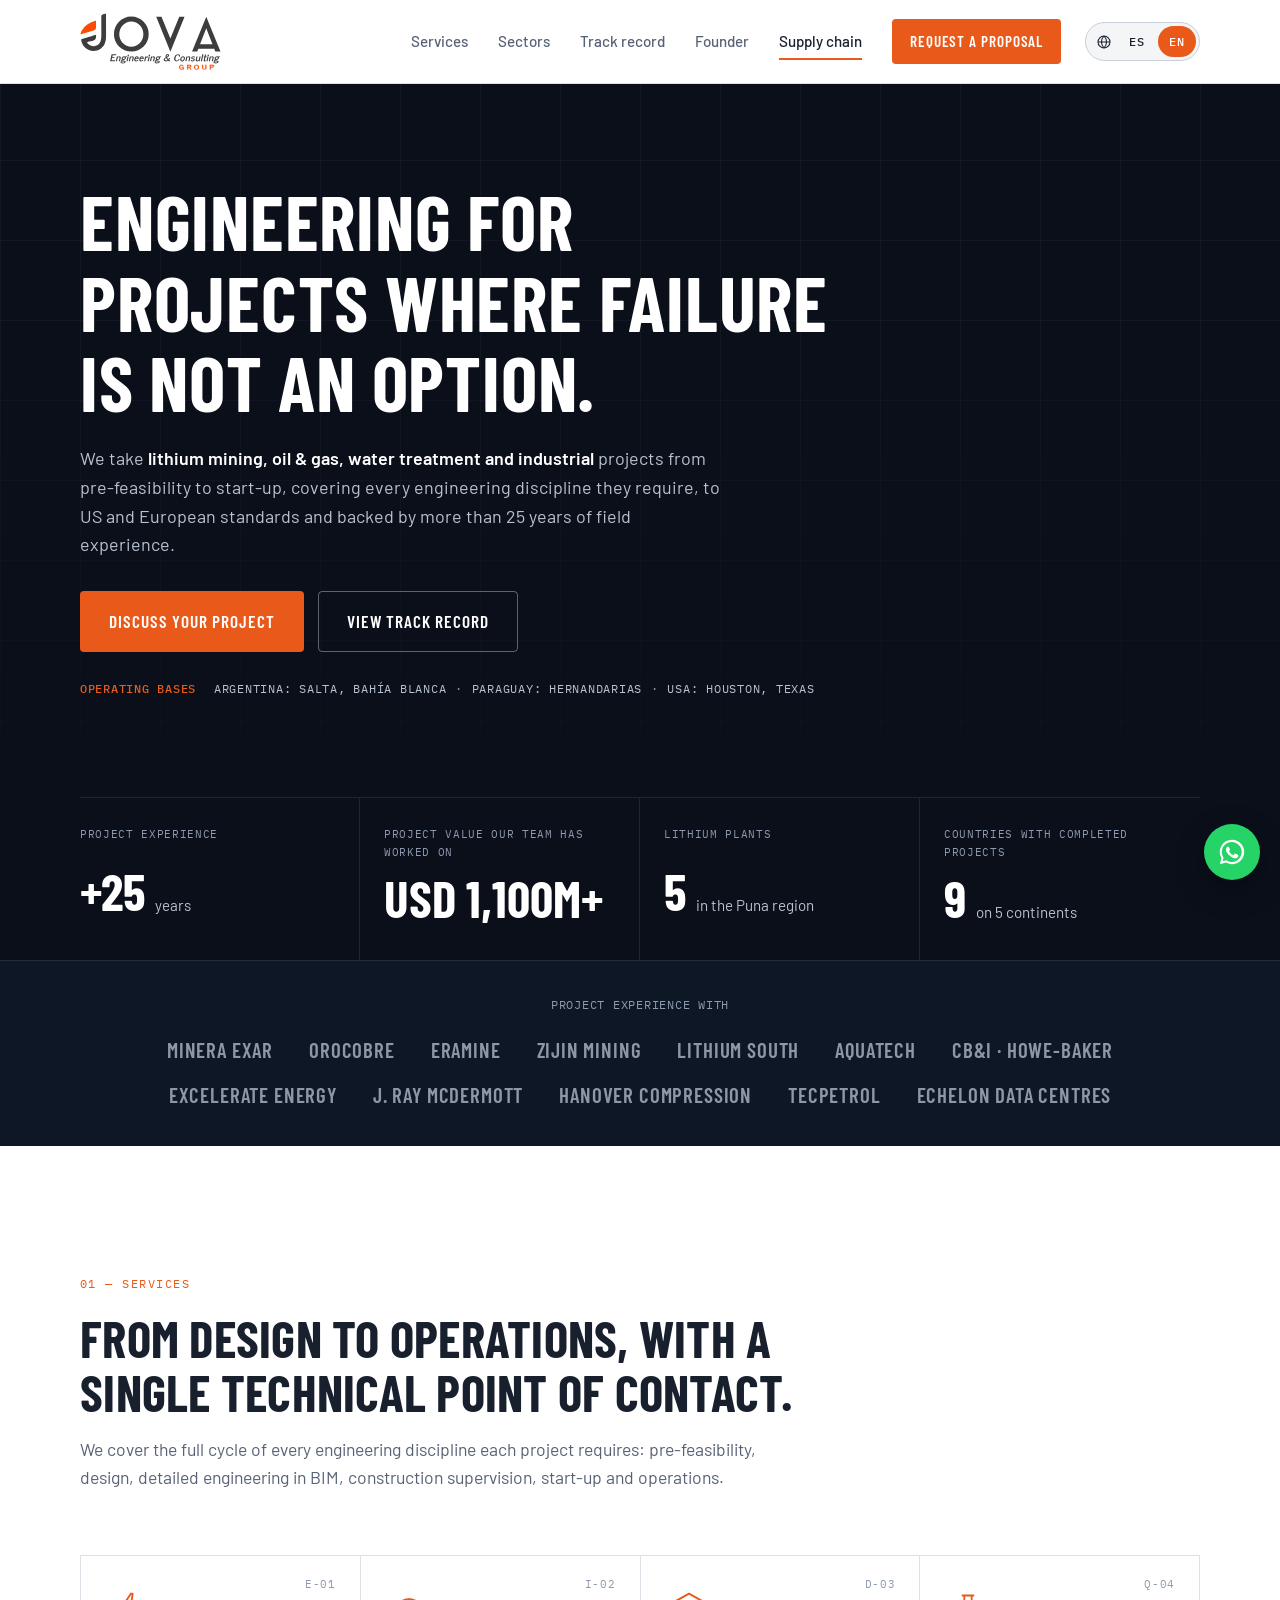
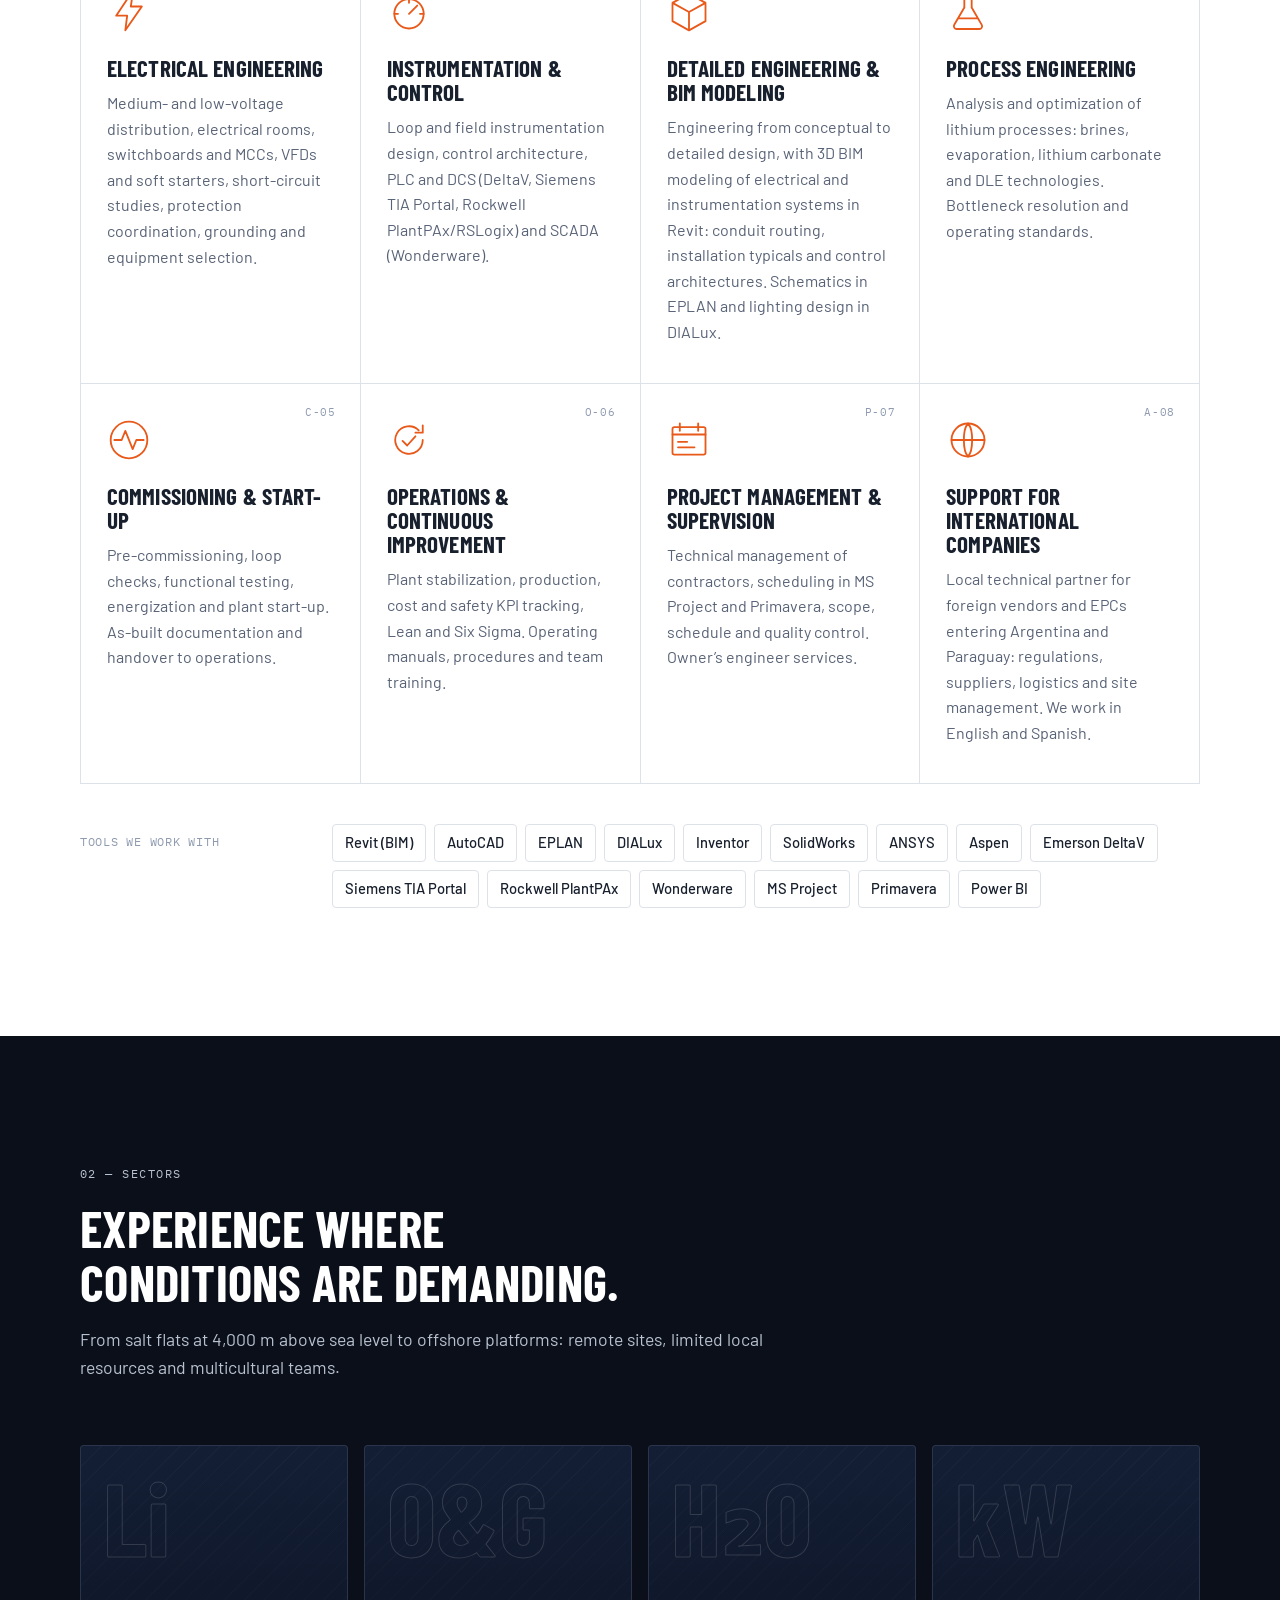
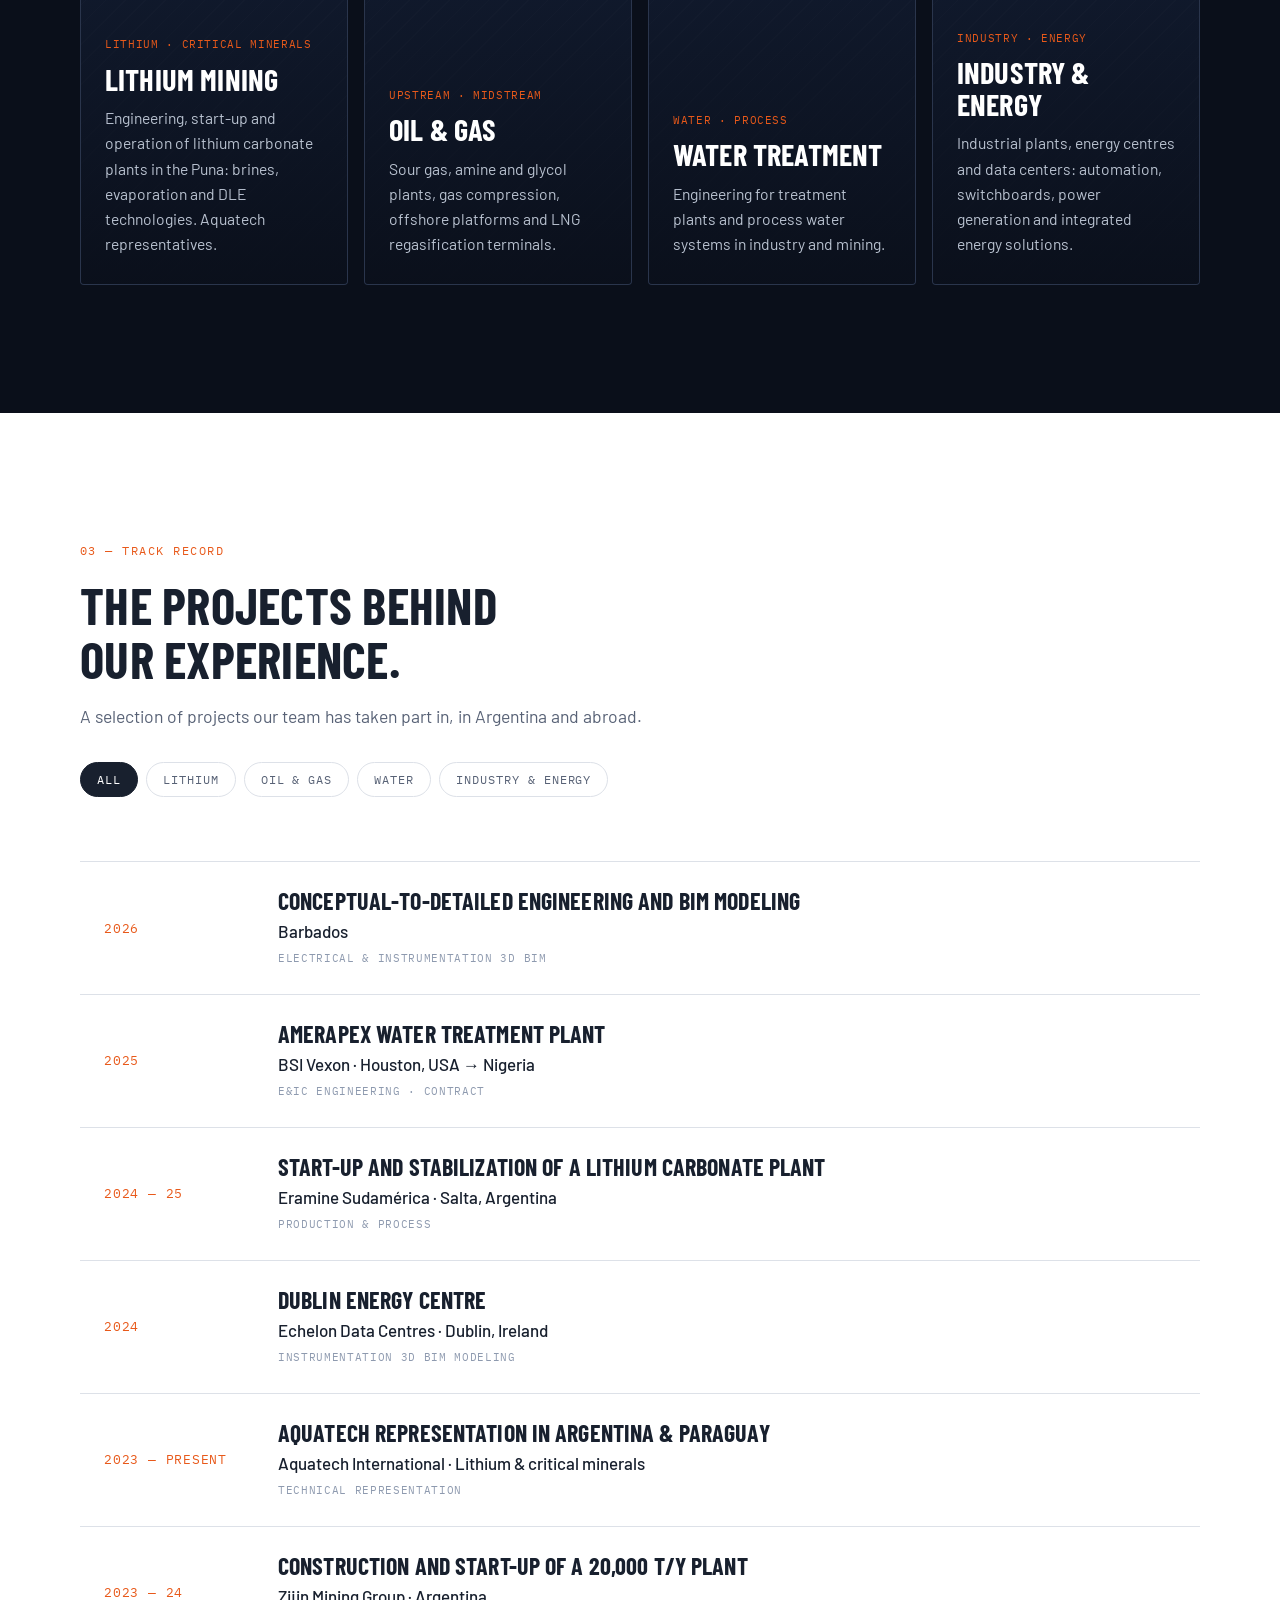
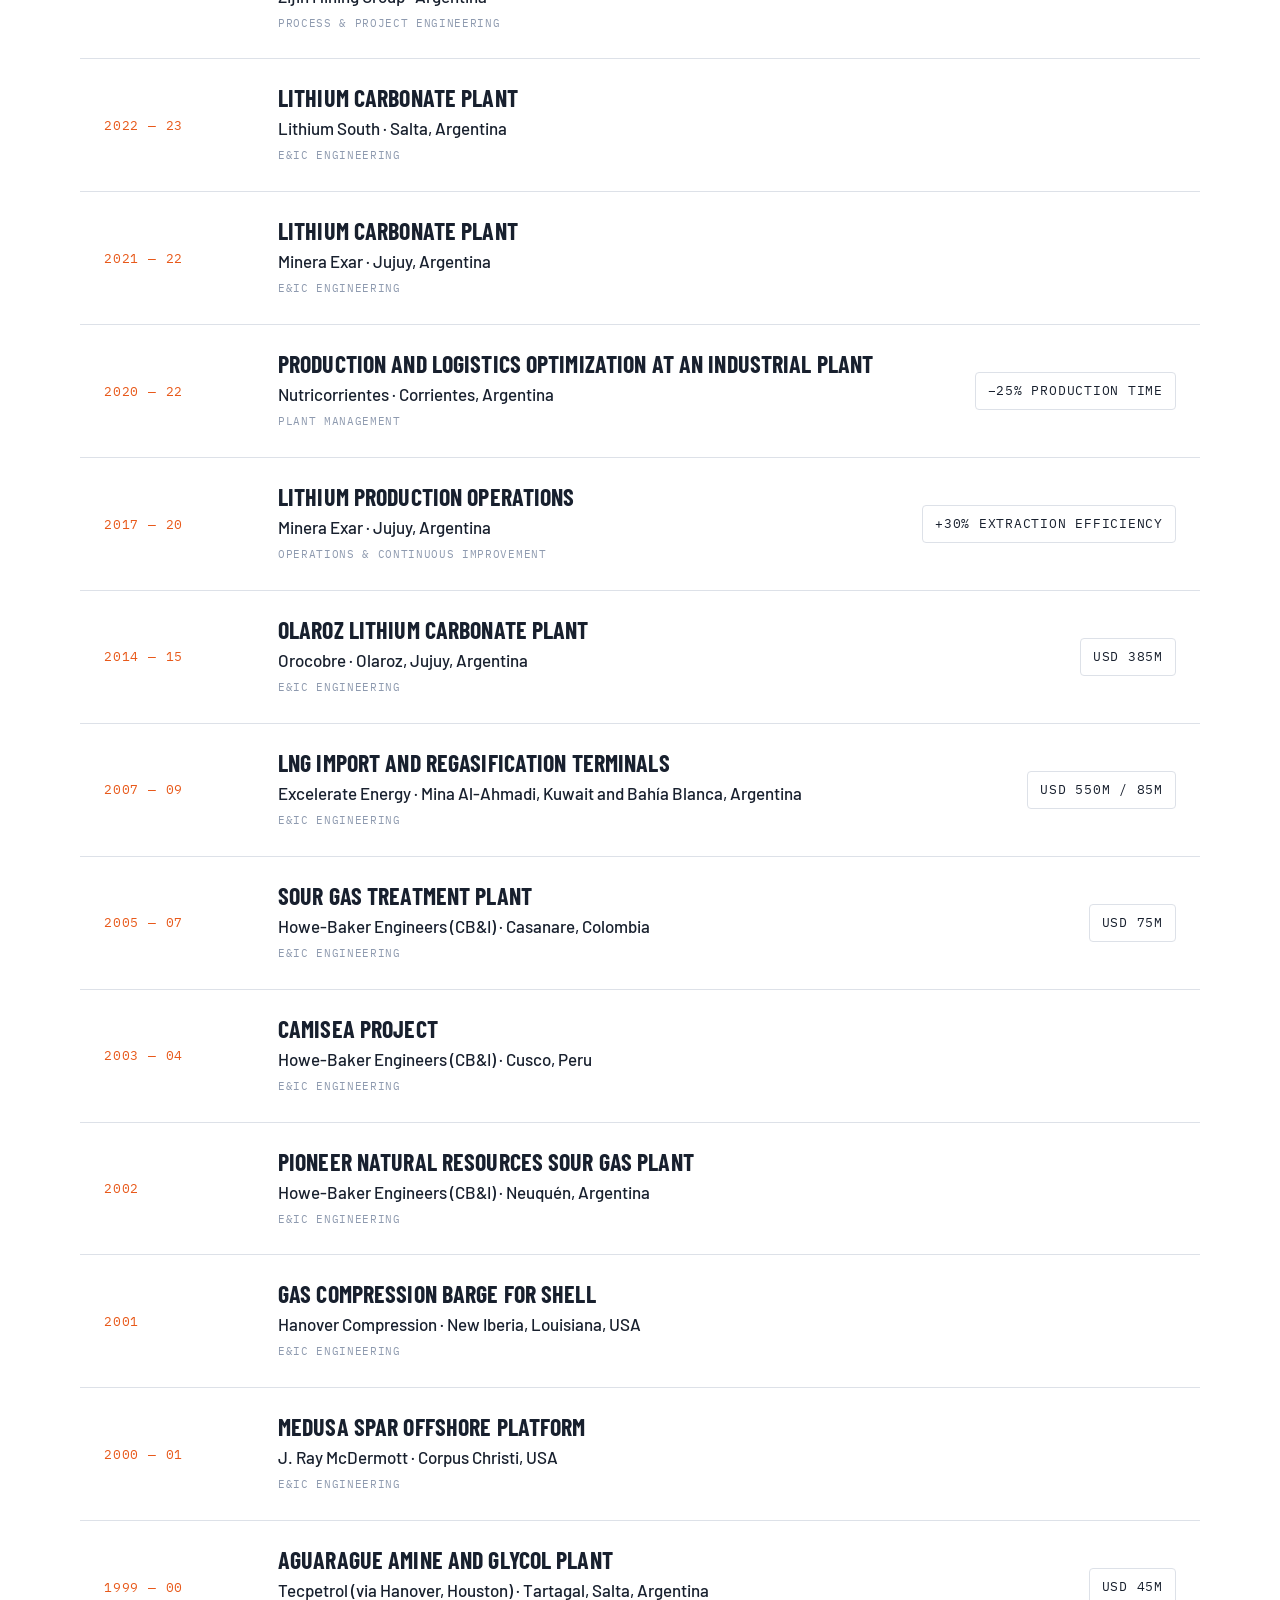
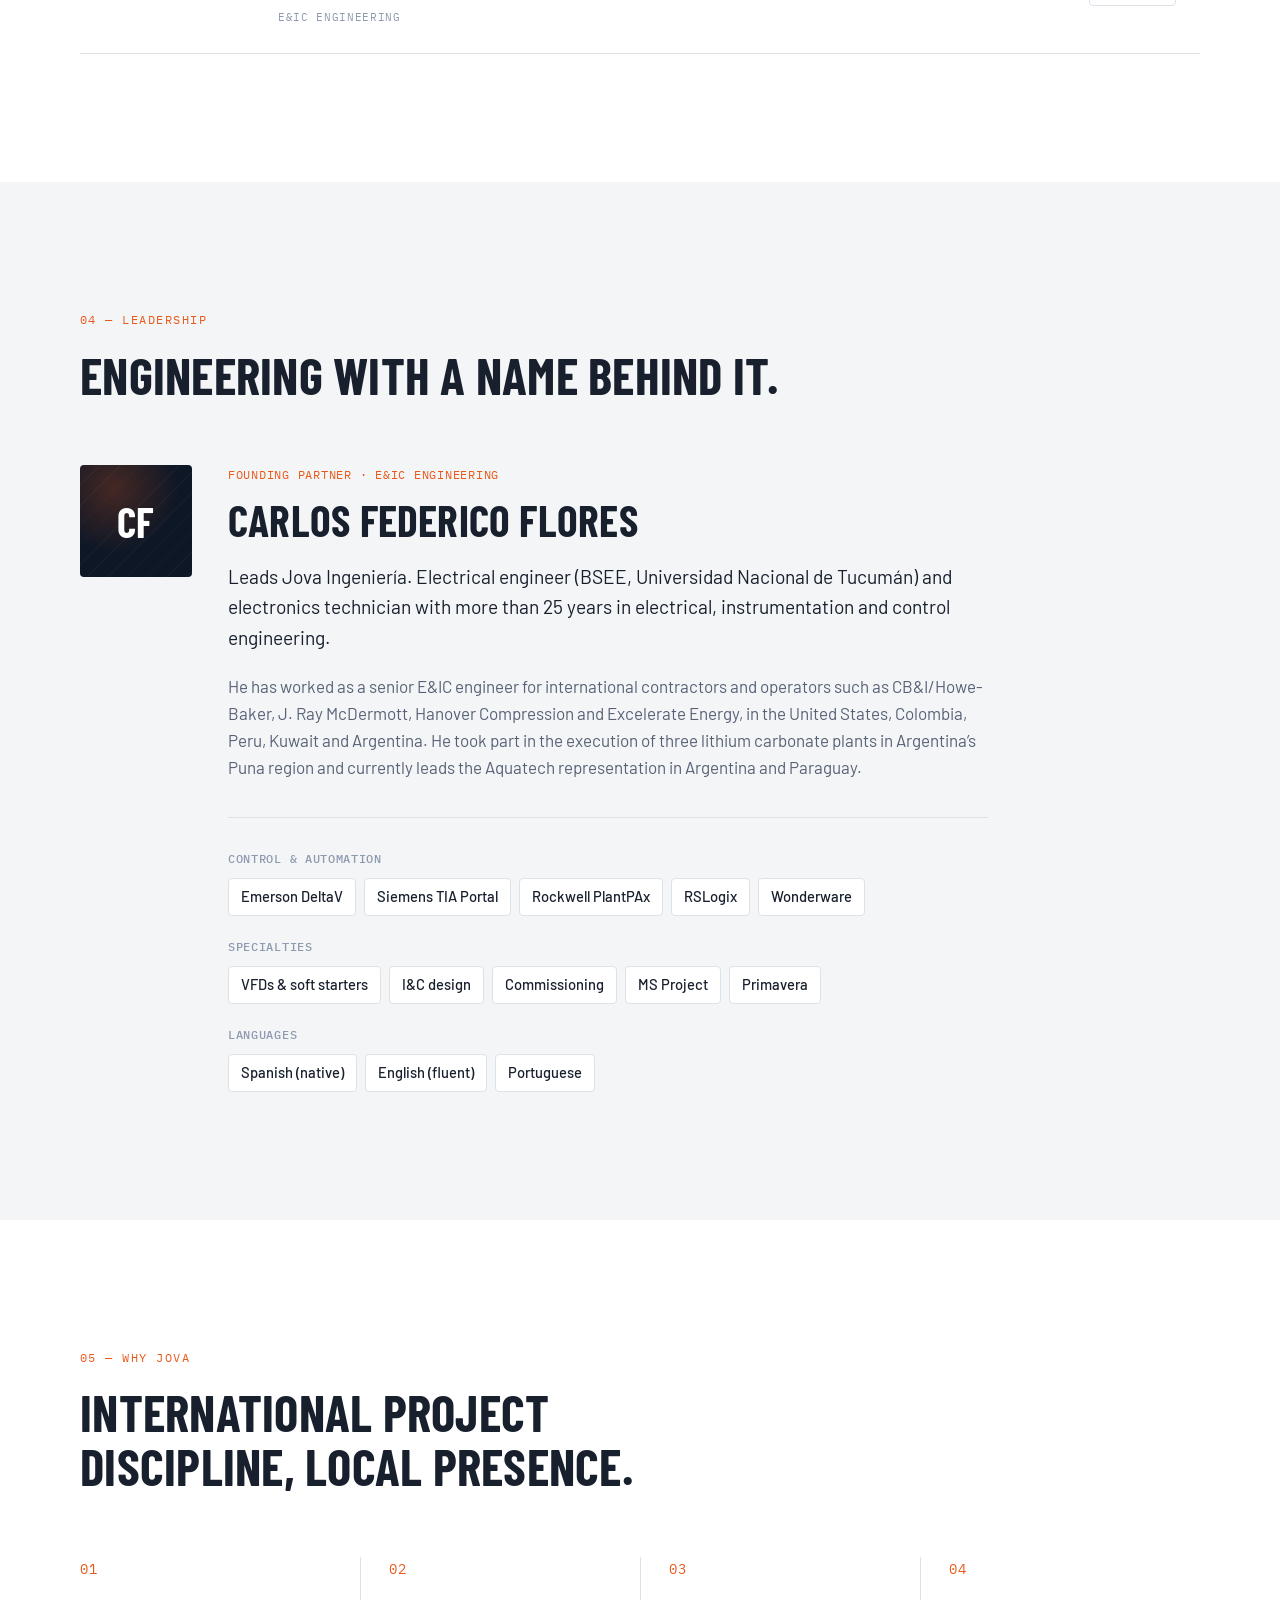
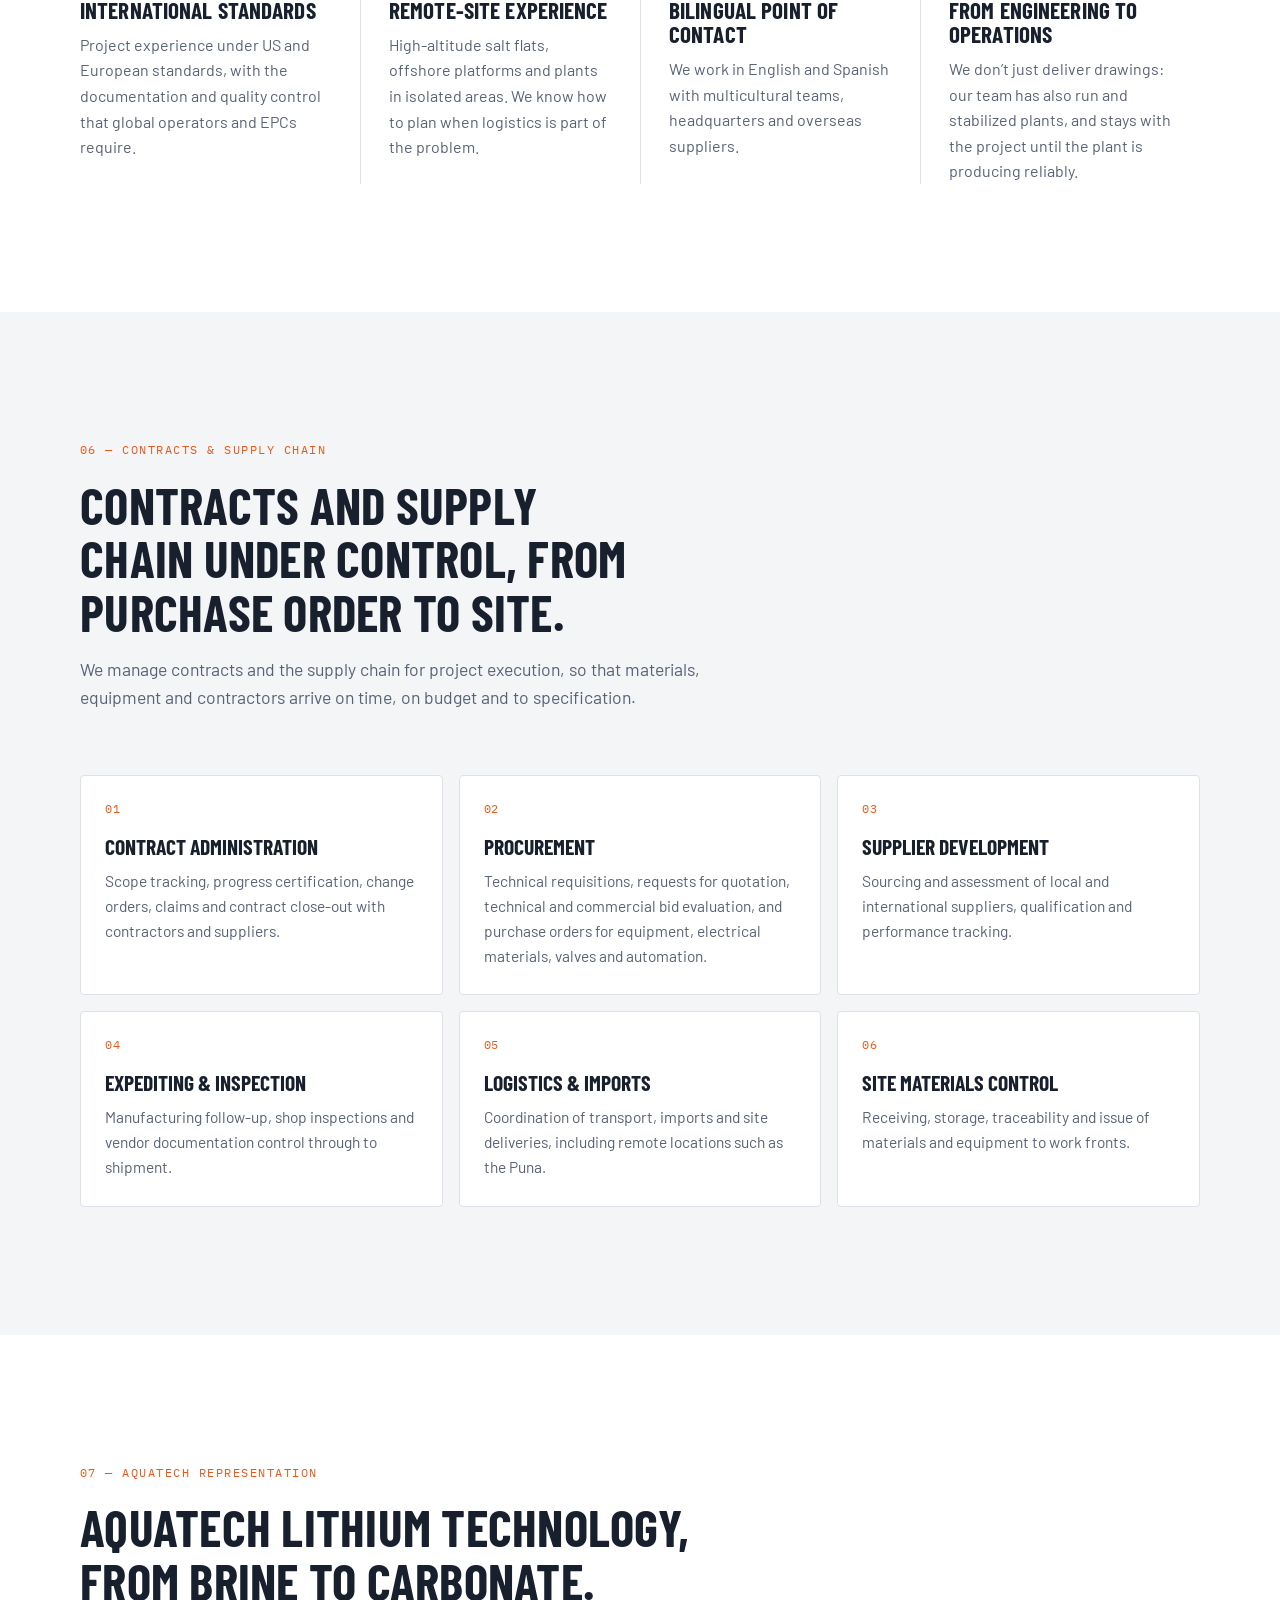
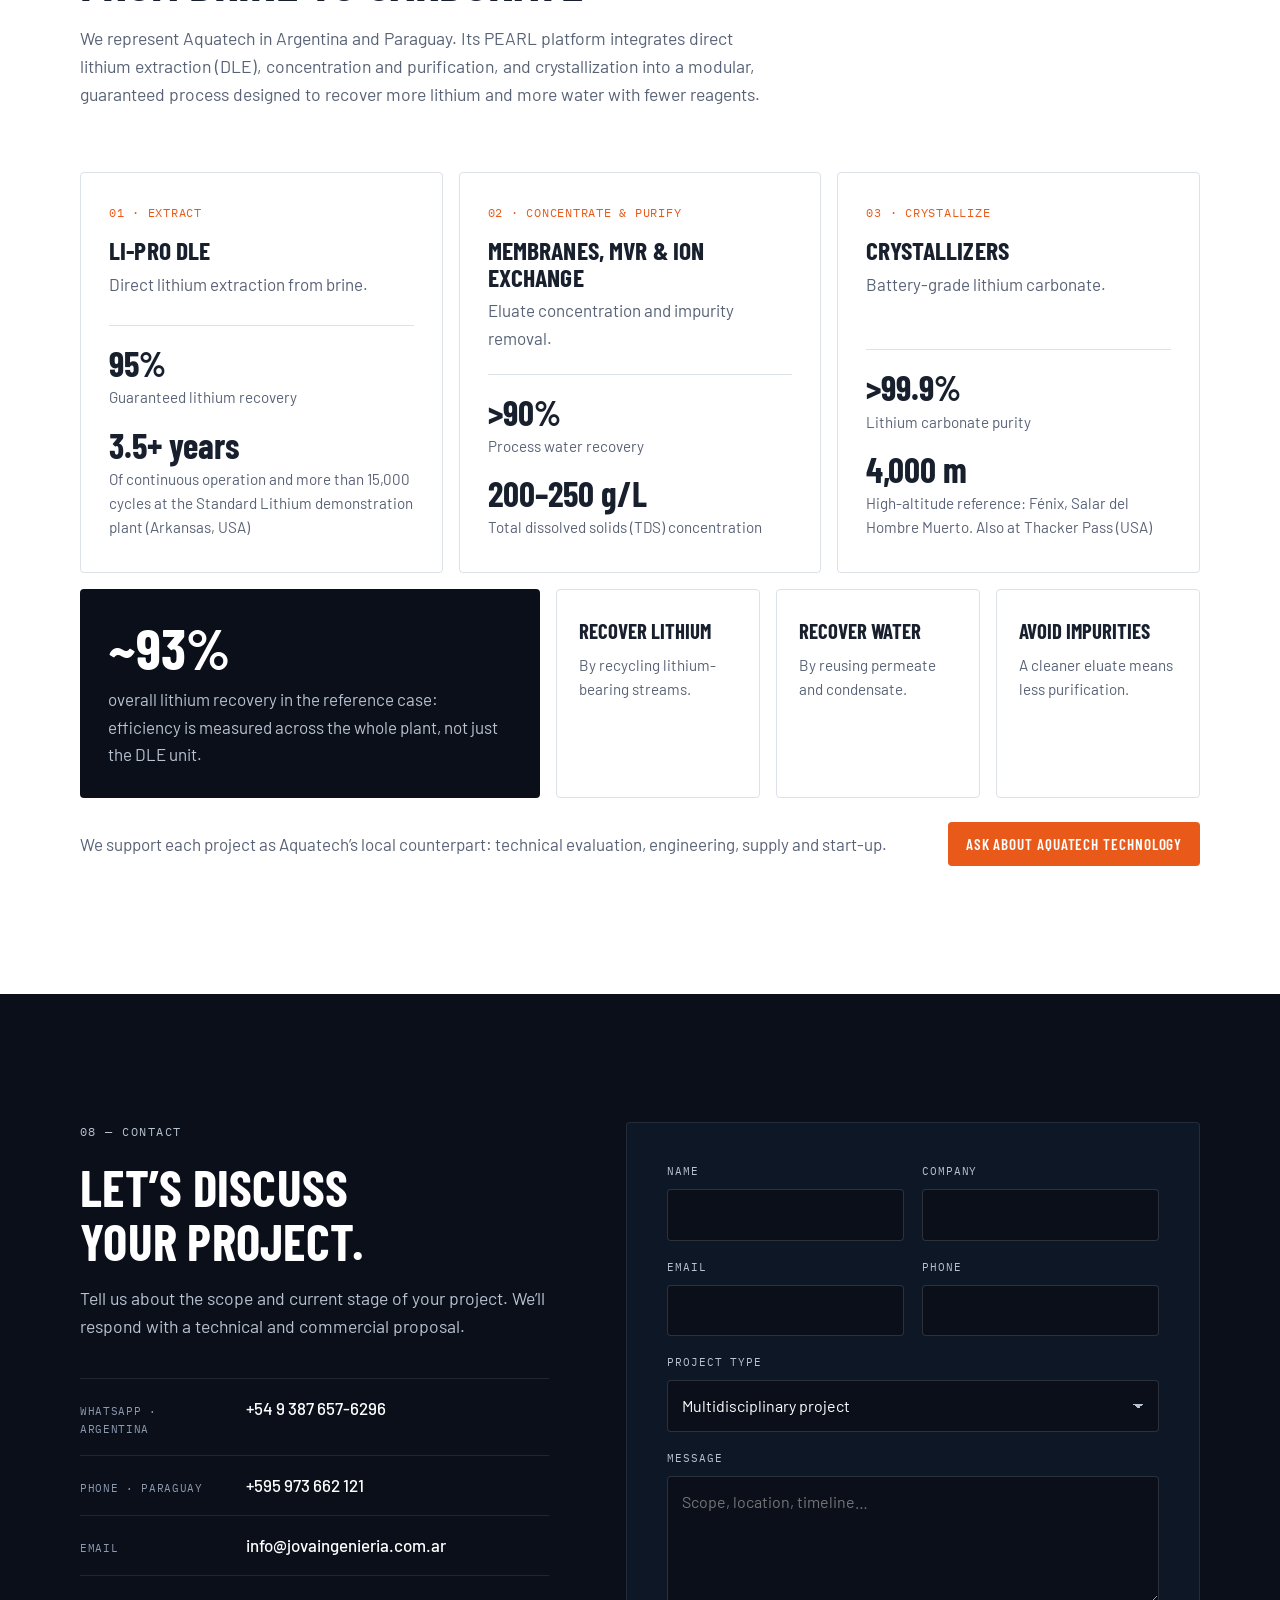
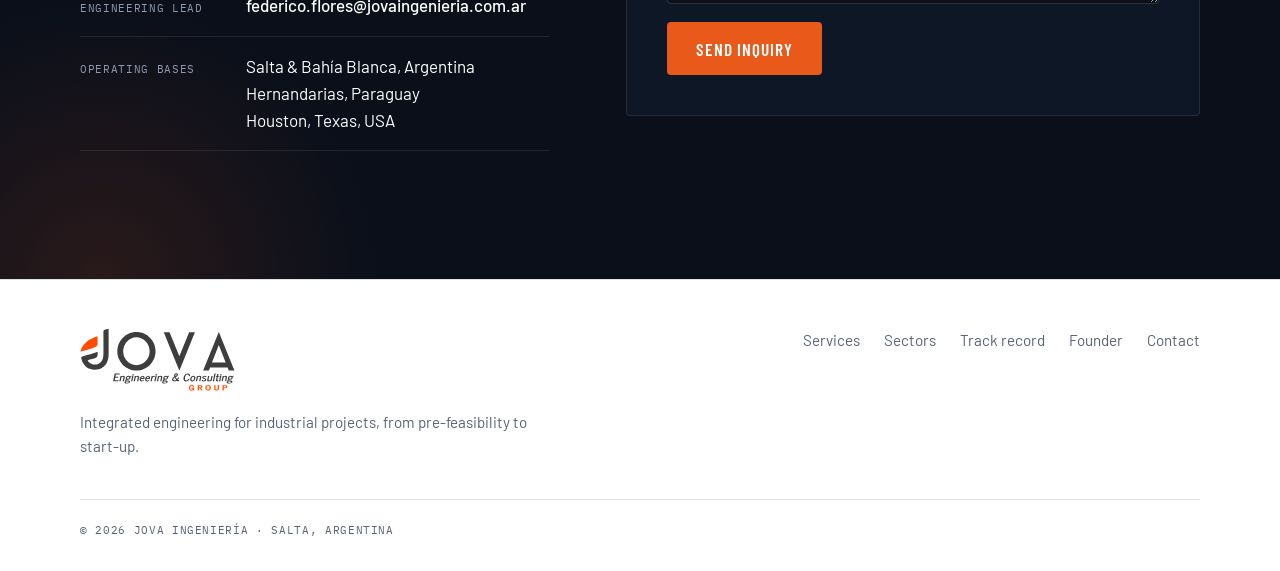
==== en/index.html @ cde09249 "Herramientas: se agrega ANSYS Co-Authored-By: Claude Opus 5.5 <noreply@anthropic.com> Claude-Session" ====
<!doctype html>
<html lang="en">
<head>
  <meta charset="utf-8">
  <meta name="viewport" content="width=device-width, initial-scale=1">
  <title>Jova Ingeniería | Integrated engineering for industrial projects</title>
  <meta name="description" content="Integrated engineering for lithium mining, oil & gas, water treatment and industry: every discipline, from pre-feasibility to start-up. Operating bases in Argentina, Paraguay and the USA.">
  <meta name="theme-color" content="#0A0F1A">

  <meta property="og:type" content="website">
  <meta property="og:title" content="Jova Ingeniería | Integrated engineering, from pre-feasibility to start-up">
  <meta property="og:description" content="Integrated engineering for lithium, oil & gas and industry: every discipline, from pre-feasibility to start-up, backed by 25+ years of experience.">
  <meta property="og:url" content="https://jovaingenieria.com.ar/en/">
  <meta property="og:image" content="https://jovaingenieria.com.ar/assets/img/og-image.jpg">
  <meta property="og:locale" content="en_US">
  <meta property="og:locale:alternate" content="es_AR">

  <link rel="canonical" href="https://jovaingenieria.com.ar/en/">
  <link rel="alternate" hreflang="es" href="https://jovaingenieria.com.ar/">
  <link rel="alternate" hreflang="en" href="https://jovaingenieria.com.ar/en/">
  <link rel="alternate" hreflang="x-default" href="https://jovaingenieria.com.ar/en/">


  <link rel="icon" href="../assets/img/favicon.svg" type="image/svg+xml">
  <link rel="preload" href="../assets/fonts/barlow-condensed-latin-700-normal.woff2" as="font" type="font/woff2" crossorigin>
  <link rel="preload" href="../assets/fonts/barlow-latin-400-normal.woff2" as="font" type="font/woff2" crossorigin>
  <link rel="stylesheet" href="../assets/css/styles.css">

  <script type="application/ld+json">
  {
    "@context": "https://schema.org",
    "@type": "ProfessionalService",
    "name": "Jova Ingeniería",
    "url": "https://jovaingenieria.com.ar/en/",
    "email": "info@jovaingenieria.com.ar",
    "telephone": ["+54 9 387 657-6296", "+595 973 662 121"],
    "description": "Integrated engineering for lithium mining, oil & gas, water treatment and industry, from pre-feasibility to start-up.",
    "address": {
      "@type": "PostalAddress",
      "addressLocality": "Salta",
      "addressRegion": "Salta",
      "addressCountry": "AR"
    },
    "areaServed": ["Argentina", "Paraguay", "Chile", "Bolivia"],
    "founder": {
      "@type": "Person",
      "name": "Carlos Federico Flores",
      "jobTitle": "Founding Partner · Electrical Engineer"
    }
  }
  </script>
</head>
<body>

<a class="skip" href="#main">Skip to content</a>

<!-- ============ HEADER ============ -->
<header class="header" id="header">
  <div class="container header__inner">
    <a href="#home" class="brand" aria-label="Jova Ingeniería, home">
      <img class="logo" src="../assets/img/logo-jova.svg" alt="Jova Engineering &amp; Consulting Group" width="141" height="58">
    </a>

    <nav class="nav" id="nav" aria-label="Main">
      <a href="#services">Services</a>
      <a href="#sectors">Sectors</a>
      <a href="#track-record">Track record</a>
      <a href="#team">Founder</a>
      <a href="#supplies">Supply chain</a>
      <a href="#contact" class="btn btn--accent btn--sm nav__cta">Request a proposal</a>
    </nav>

    <div class="lang" role="group" aria-label="Idioma / Language">
      <svg class="lang__icon" viewBox="0 0 24 24" aria-hidden="true"><circle cx="12" cy="12" r="9"/><path d="M3 12h18M12 3c2.5 2.6 3.8 5.6 3.8 9s-1.3 6.4-3.8 9M12 3C9.5 5.6 8.2 8.6 8.2 12s1.3 6.4 3.8 9"/></svg>
      <a href="../" lang="es" hreflang="es" data-lang="es">ES</a>
      <a href="./" lang="en" hreflang="en" data-lang="en" aria-current="page">EN</a>
    </div>

    <button class="nav-toggle" id="navToggle" aria-label="Open menu" aria-expanded="false" aria-controls="nav">
      <span></span><span></span><span></span>
    </button>
  </div>
</header>

<main id="main">

<!-- ============ HERO ============ -->
<section class="hero" id="home">
  <div class="hero__grid" aria-hidden="true"></div>
  <div class="container hero__inner">
    <div class="hero__copy">
      <h1>Engineering for projects where failure is not an option.</h1>
      <p class="hero__lead">
        We take <strong>lithium mining, oil &amp; gas, water treatment and industrial</strong> projects
        from pre-feasibility to start-up, covering every engineering discipline they require,
        to US and European standards and backed by more than 25 years of field experience.
      </p>
      <div class="hero__actions">
        <a href="#contact" class="btn btn--accent">Discuss your project</a>
        <a href="#track-record" class="btn btn--ghost">View track record</a>
      </div>
      <p class="hero__note mono"><strong>Operating bases</strong> <span>Argentina: Salta, Bahía Blanca</span><span>Paraguay: Hernandarias</span><span>USA: Houston, Texas</span></p>
    </div>

  </div>

  <!-- Indicadores -->
  <div class="container">
    <dl class="stats">
      <div class="stat">
        <dt class="mono">Project experience</dt>
        <dd><span class="stat__num" data-count="25" data-prefix="+">+25</span><span class="stat__unit">years</span></dd>
      </div>
      <div class="stat">
        <dt class="mono">Project value our team has worked on</dt>
        <dd><span class="stat__num" data-count="1100" data-prefix="USD " data-suffix="M+">USD 1,100M+</span></dd>
      </div>
      <div class="stat">
        <dt class="mono">Lithium plants</dt>
        <dd><span class="stat__num" data-count="5">5</span><span class="stat__unit">in the Puna region</span></dd>
      </div>
      <div class="stat">
        <dt class="mono">Countries with completed projects</dt>
        <dd><span class="stat__num" data-count="9">9</span><span class="stat__unit">on 5 continents</span></dd>
      </div>
    </dl>
  </div>
</section>

<!-- ============ CLIENTES / EXPERIENCIA ============ -->
<section class="trust" aria-label="Companies our team has worked with">
  <div class="container">
    <p class="trust__title mono">Project experience with</p>
    <ul class="trust__list">
      <li>Minera Exar</li>
      <li>Orocobre</li>
      <li>Eramine</li>
      <li>Zijin Mining</li>
      <li>Lithium South</li>
      <li>Aquatech</li>
      <li>CB&amp;I · Howe-Baker</li>
      <li>Excelerate Energy</li>
      <li>J. Ray McDermott</li>
      <li>Hanover Compression</li>
      <li>Tecpetrol</li>
      <li>Echelon Data Centres</li>
    </ul>
  </div>
</section>

<!-- ============ SERVICIOS ============ -->
<section class="section" id="services">
  <div class="container">
    <header class="section__head">
      <p class="eyebrow">01 — Services</p>
      <h2>From design to operations, with a single technical point of contact.</h2>
      <p class="section__lead">We cover the full cycle of every engineering discipline each project requires: pre-feasibility, design, detailed engineering in BIM, construction supervision, start-up and operations.</p>
    </header>

    <div class="services">
      <article class="service">
        <span class="service__code mono">E-01</span>
        <svg class="service__icon" viewBox="0 0 48 48" aria-hidden="true"><path d="M26 4 10 28h12l-2 16 18-26H26l2-14Z"/></svg>
        <h3>Electrical engineering</h3>
        <p>Medium- and low-voltage distribution, electrical rooms, switchboards and MCCs, VFDs and soft starters, short-circuit studies, protection coordination, grounding and equipment selection.</p>
      </article>

      <article class="service">
        <span class="service__code mono">I-02</span>
        <svg class="service__icon" viewBox="0 0 48 48" aria-hidden="true"><circle cx="24" cy="26" r="16"/><path d="M24 26 33 17M24 10v4M8 26h4M36 26h4"/></svg>
        <h3>Instrumentation &amp; control</h3>
        <p>Loop and field instrumentation design, control architecture, PLC and DCS (DeltaV, Siemens TIA Portal, Rockwell PlantPAx/RSLogix) and SCADA (Wonderware).</p>
      </article>

      <article class="service">
        <span class="service__code mono">D-03</span>
        <svg class="service__icon" viewBox="0 0 48 48" aria-hidden="true"><path d="M24 4 42 14v20L24 44 6 34V14L24 4ZM6 14l18 10 18-10M24 24v20"/></svg>
        <h3>Detailed engineering &amp; BIM modeling</h3>
        <p>Engineering from conceptual to detailed design, with 3D BIM modeling of electrical and instrumentation systems in Revit: conduit routing, installation typicals and control architectures. Schematics in EPLAN and lighting design in DIALux.</p>
      </article>


      <article class="service">
        <span class="service__code mono">Q-04</span>
        <svg class="service__icon" viewBox="0 0 48 48" aria-hidden="true"><path d="M18 6h12M20 6v13L9 38a3 3 0 0 0 2.6 4.5h24.8A3 3 0 0 0 39 38L28 19V6M13.5 31h21"/></svg>
        <h3>Process engineering</h3>
        <p>Analysis and optimization of lithium processes: brines, evaporation, lithium carbonate and DLE technologies. Bottleneck resolution and operating standards.</p>
      </article>

      <article class="service">
        <span class="service__code mono">C-05</span>
        <svg class="service__icon" viewBox="0 0 48 48" aria-hidden="true"><path d="M8 24h8l4-10 8 20 4-10h8"/><circle cx="24" cy="24" r="20"/></svg>
        <h3>Commissioning &amp; start-up</h3>
        <p>Pre-commissioning, loop checks, functional testing, energization and plant start-up. As-built documentation and handover to operations.</p>
      </article>

      <article class="service">
        <span class="service__code mono">O-06</span>
        <svg class="service__icon" viewBox="0 0 48 48" aria-hidden="true"><path d="M39 24a15 15 0 1 1-4.4-10.6M39 8v8h-8M17 25l5 5 9-10"/></svg>
        <h3>Operations &amp; continuous improvement</h3>
        <p>Plant stabilization, production, cost and safety KPI tracking, Lean and Six Sigma. Operating manuals, procedures and team training.</p>
      </article>

      <article class="service">
        <span class="service__code mono">P-07</span>
        <svg class="service__icon" viewBox="0 0 48 48" aria-hidden="true"><rect x="6" y="10" width="36" height="30" rx="2"/><path d="M6 18h36M14 6v8M34 6v8M12 26h10M12 32h18"/></svg>
        <h3>Project management &amp; supervision</h3>
        <p>Technical management of contractors, scheduling in MS Project and Primavera, scope, schedule and quality control. Owner&#8217;s engineer services.</p>
      </article>

      <article class="service">
        <span class="service__code mono">A-08</span>
        <svg class="service__icon" viewBox="0 0 48 48" aria-hidden="true"><circle cx="24" cy="24" r="18"/><path d="M6 24h36M24 6c6 6 6 30 0 36M24 6c-6 6-6 30 0 36"/></svg>
        <h3>Support for international companies</h3>
        <p>Local technical partner for foreign vendors and EPCs entering Argentina and Paraguay: regulations, suppliers, logistics and site management. We work in English and Spanish.</p>
      </article>
    </div>

    <div class="tools">
      <p class="tools__title mono">Tools we work with</p>
      <ul class="chips">
        <li>Revit (BIM)</li><li>AutoCAD</li><li>EPLAN</li><li>DIALux</li><li>Inventor</li><li>SolidWorks</li><li>ANSYS</li><li>Aspen</li>
        <li>Emerson DeltaV</li><li>Siemens TIA Portal</li><li>Rockwell PlantPAx</li><li>Wonderware</li>
        <li>MS Project</li><li>Primavera</li><li>Power BI</li>
      </ul>
    </div>
  </div>
</section>

<!-- ============ SECTORES ============ -->
<section class="section section--dark" id="sectors">
  <div class="container">
    <header class="section__head">
      <p class="eyebrow eyebrow--light">02 — Sectors</p>
      <h2>Experience where conditions are demanding.</h2>
      <p class="section__lead">From salt flats at 4,000 m above sea level to offshore platforms: remote sites, limited local resources and multicultural teams.</p>
    </header>

    <div class="sectors">
      <article class="sector" style="background-image: url('../assets/img/sector-litio.jpg')">
        <span class="sector__glyph" aria-hidden="true">Li</span>
        <div class="sector__body">
          <span class="sector__tag mono">Lithium · Critical minerals</span>
          <h3>Lithium mining</h3>
          <p>Engineering, start-up and operation of lithium carbonate plants in the Puna: brines, evaporation and DLE technologies. Aquatech representatives.</p>
        </div>
      </article>
      <article class="sector" style="background-image: url('../assets/img/sector-oilgas.jpg')">
        <span class="sector__glyph" aria-hidden="true">O&amp;G</span>
        <div class="sector__body">
          <span class="sector__tag mono">Upstream · Midstream</span>
          <h3>Oil &amp; Gas</h3>
          <p>Sour gas, amine and glycol plants, gas compression, offshore platforms and LNG regasification terminals.</p>
        </div>
      </article>
      <article class="sector" style="background-image: url('../assets/img/sector-agua.jpg')">
        <span class="sector__glyph" aria-hidden="true">H₂O</span>
        <div class="sector__body">
          <span class="sector__tag mono">Water · Process</span>
          <h3>Water treatment</h3>
          <p>Engineering for treatment plants and process water systems in industry and mining.</p>
        </div>
      </article>
      <article class="sector" style="background-image: url('../assets/img/sector-industria.jpg')">
        <span class="sector__glyph" aria-hidden="true">kW</span>
        <div class="sector__body">
          <span class="sector__tag mono">Industry · Energy</span>
          <h3>Industry &amp; energy</h3>
          <p>Industrial plants, energy centres and data centers: automation, switchboards, power generation and integrated energy solutions.</p>
        </div>
      </article>
    </div>
  </div>
</section>

<!-- ============ TRAYECTORIA ============ -->
<section class="section" id="track-record">
  <div class="container">
    <header class="section__head section__head--row">
      <div>
        <p class="eyebrow">03 — Track record</p>
        <h2>The projects behind our experience.</h2>
        <p class="section__lead">A selection of projects our team has taken part in, in Argentina and abroad.</p>
      </div>
      <div class="filters" role="group" aria-label="Filter projects by sector">
        <button class="filter is-active" data-filter="all" aria-pressed="true">All</button>
        <button class="filter" data-filter="litio" aria-pressed="false">Lithium</button>
        <button class="filter" data-filter="oilgas" aria-pressed="false">Oil &amp; Gas</button>
        <button class="filter" data-filter="agua" aria-pressed="false">Water</button>
        <button class="filter" data-filter="industria" aria-pressed="false">Industry &amp; energy</button>
      </div>
    </header>

    <ol class="timeline" id="timeline">
      <li class="project" data-sector="industria">
        <span class="project__year mono">2026</span>
        <div class="project__body">
          <h3>Conceptual-to-detailed engineering and BIM modeling</h3>
          <p class="project__meta">Barbados</p>
          <p class="project__role mono">Electrical &amp; instrumentation 3D BIM</p>
        </div>
      </li>
      <li class="project" data-sector="agua">
        <span class="project__year mono">2025</span>
        <div class="project__body">
          <h3>Amerapex water treatment plant</h3>
          <p class="project__meta">BSI Vexon · Houston, USA → Nigeria</p>
          <p class="project__role mono">E&amp;IC engineering · Contract</p>
        </div>
      </li>
      <li class="project" data-sector="litio">
        <span class="project__year mono">2024 — 25</span>
        <div class="project__body">
          <h3>Start-up and stabilization of a lithium carbonate plant</h3>
          <p class="project__meta">Eramine Sudamérica · Salta, Argentina</p>
          <p class="project__role mono">Production &amp; process</p>
        </div>
      </li>
      <li class="project" data-sector="industria">
        <span class="project__year mono">2024</span>
        <div class="project__body">
          <h3>Dublin Energy Centre</h3>
          <p class="project__meta">Echelon Data Centres · Dublin, Ireland</p>
          <p class="project__role mono">Instrumentation 3D BIM modeling</p>
        </div>
      </li>
      <li class="project" data-sector="litio">
        <span class="project__year mono">2023 — present</span>
        <div class="project__body">
          <h3>Aquatech representation in Argentina &amp; Paraguay</h3>
          <p class="project__meta">Aquatech International · Lithium &amp; critical minerals</p>
          <p class="project__role mono">Technical representation</p>
        </div>
      </li>
      <li class="project" data-sector="litio">
        <span class="project__year mono">2023 — 24</span>
        <div class="project__body">
          <h3>Construction and start-up of a 20,000 t/y plant</h3>
          <p class="project__meta">Zijin Mining Group · Argentina</p>
          <p class="project__role mono">Process &amp; project engineering</p>
        </div>
      </li>
      <li class="project" data-sector="litio">
        <span class="project__year mono">2022 — 23</span>
        <div class="project__body">
          <h3>Lithium carbonate plant</h3>
          <p class="project__meta">Lithium South · Salta, Argentina</p>
          <p class="project__role mono">E&amp;IC engineering</p>
        </div>
      </li>
      <li class="project" data-sector="litio">
        <span class="project__year mono">2021 — 22</span>
        <div class="project__body">
          <h3>Lithium carbonate plant</h3>
          <p class="project__meta">Minera Exar · Jujuy, Argentina</p>
          <p class="project__role mono">E&amp;IC engineering</p>
        </div>
      </li>
      <li class="project" data-sector="industria">
        <span class="project__year mono">2020 — 22</span>
        <div class="project__body">
          <h3>Production and logistics optimization at an industrial plant</h3>
          <p class="project__meta">Nutricorrientes · Corrientes, Argentina</p>
          <p class="project__role mono">Plant management</p>
        </div>
        <span class="project__value mono">−25% production time</span>
      </li>
      <li class="project" data-sector="litio">
        <span class="project__year mono">2017 — 20</span>
        <div class="project__body">
          <h3>Lithium production operations</h3>
          <p class="project__meta">Minera Exar · Jujuy, Argentina</p>
          <p class="project__role mono">Operations &amp; continuous improvement</p>
        </div>
        <span class="project__value mono">+30% extraction efficiency</span>
      </li>
      <li class="project" data-sector="litio">
        <span class="project__year mono">2014 — 15</span>
        <div class="project__body">
          <h3>Olaroz lithium carbonate plant</h3>
          <p class="project__meta">Orocobre · Olaroz, Jujuy, Argentina</p>
          <p class="project__role mono">E&amp;IC engineering</p>
        </div>
        <span class="project__value mono">USD 385M</span>
      </li>
      <li class="project" data-sector="oilgas">
        <span class="project__year mono">2007 — 09</span>
        <div class="project__body">
          <h3>LNG import and regasification terminals</h3>
          <p class="project__meta">Excelerate Energy · Mina Al-Ahmadi, Kuwait and Bahía Blanca, Argentina</p>
          <p class="project__role mono">E&amp;IC engineering</p>
        </div>
        <span class="project__value mono">USD 550M / 85M</span>
      </li>
      <li class="project" data-sector="oilgas">
        <span class="project__year mono">2005 — 07</span>
        <div class="project__body">
          <h3>Sour gas treatment plant</h3>
          <p class="project__meta">Howe-Baker Engineers (CB&amp;I) · Casanare, Colombia</p>
          <p class="project__role mono">E&amp;IC engineering</p>
        </div>
        <span class="project__value mono">USD 75M</span>
      </li>
      <li class="project" data-sector="oilgas">
        <span class="project__year mono">2003 — 04</span>
        <div class="project__body">
          <h3>Camisea Project</h3>
          <p class="project__meta">Howe-Baker Engineers (CB&amp;I) · Cusco, Peru</p>
          <p class="project__role mono">E&amp;IC engineering</p>
        </div>
      </li>
      <li class="project" data-sector="oilgas">
        <span class="project__year mono">2002</span>
        <div class="project__body">
          <h3>Pioneer Natural Resources sour gas plant</h3>
          <p class="project__meta">Howe-Baker Engineers (CB&amp;I) · Neuquén, Argentina</p>
          <p class="project__role mono">E&amp;IC engineering</p>
        </div>
      </li>
      <li class="project" data-sector="oilgas">
        <span class="project__year mono">2001</span>
        <div class="project__body">
          <h3>Gas compression barge for Shell</h3>
          <p class="project__meta">Hanover Compression · New Iberia, Louisiana, USA</p>
          <p class="project__role mono">E&amp;IC engineering</p>
        </div>
      </li>
      <li class="project" data-sector="oilgas">
        <span class="project__year mono">2000 — 01</span>
        <div class="project__body">
          <h3>Medusa Spar offshore platform</h3>
          <p class="project__meta">J. Ray McDermott · Corpus Christi, USA</p>
          <p class="project__role mono">E&amp;IC engineering</p>
        </div>
      </li>
      <li class="project" data-sector="oilgas">
        <span class="project__year mono">1999 — 00</span>
        <div class="project__body">
          <h3>Aguarague amine and glycol plant</h3>
          <p class="project__meta">Tecpetrol (via Hanover, Houston) · Tartagal, Salta, Argentina</p>
          <p class="project__role mono">E&amp;IC engineering</p>
        </div>
        <span class="project__value mono">USD 45M</span>
      </li>
    </ol>
  </div>
</section>

<!-- ============ EQUIPO ============ -->
<section class="section section--paper" id="team">
  <div class="container">
    <header class="section__head">
      <p class="eyebrow">04 — Leadership</p>
      <h2>Engineering with a name behind it.</h2>
    </header>

    <article class="member">
      <figure class="founder__photo">
        <img src="../assets/img/fundador.jpg" alt="Carlos Federico Flores, founding partner of Jova Ingeniería" width="560" height="700" onerror="this.closest('.member').classList.add('member--nophoto');this.remove()">
        <span class="founder__monogram" aria-hidden="true">CF</span>
        <figcaption class="mono">Carlos Federico Flores<br>Founding Partner</figcaption>
      </figure>

      <div class="member__copy">
        <p class="member__role mono">Founding Partner · E&amp;IC Engineering</p>
        <h3 class="member__name">Carlos Federico Flores</h3>
        <p class="founder__lead">
          Leads Jova Ingeniería. Electrical engineer (BSEE, Universidad Nacional de Tucumán) and electronics technician
          with more than 25 years in electrical, instrumentation and control engineering.
        </p>
        <p>
          He has worked as a senior E&amp;IC engineer for international contractors and operators such as CB&amp;I/Howe-Baker,
          J. Ray McDermott, Hanover Compression and Excelerate Energy, in the United States, Colombia, Peru, Kuwait
          and Argentina. He took part in the execution of three lithium carbonate plants in Argentina&#8217;s Puna region and
          currently leads the Aquatech representation in Argentina and Paraguay.
        </p>

        <div class="founder__skills">
          <div>
            <h4 class="mono">Control &amp; automation</h4>
            <ul class="chips">
              <li>Emerson DeltaV</li><li>Siemens TIA Portal</li><li>Rockwell PlantPAx</li><li>RSLogix</li><li>Wonderware</li>
            </ul>
          </div>
          <div>
            <h4 class="mono">Specialties</h4>
            <ul class="chips">
              <li>VFDs &amp; soft starters</li><li>I&amp;C design</li><li>Commissioning</li><li>MS Project</li><li>Primavera</li>
            </ul>
          </div>
          <div>
            <h4 class="mono">Languages</h4>
            <ul class="chips">
              <li>Spanish (native)</li><li>English (fluent)</li><li>Portuguese</li>
            </ul>
          </div>
        </div>
      </div>
    </article>

  </div>
</section>

<!-- ============ POR QUÉ JOVA ============ -->
<section class="section" id="why-jova">
  <div class="container">
    <header class="section__head">
      <p class="eyebrow">05 — Why Jova</p>
      <h2>International project discipline, local presence.</h2>
    </header>
    <div class="reasons">
      <div class="reason">
        <span class="reason__n mono">01</span>
        <h3>International standards</h3>
        <p>Project experience under US and European standards, with the documentation and quality control that global operators and EPCs require.</p>
      </div>
      <div class="reason">
        <span class="reason__n mono">02</span>
        <h3>Remote-site experience</h3>
        <p>High-altitude salt flats, offshore platforms and plants in isolated areas. We know how to plan when logistics is part of the problem.</p>
      </div>
      <div class="reason">
        <span class="reason__n mono">03</span>
        <h3>Bilingual point of contact</h3>
        <p>We work in English and Spanish with multicultural teams, headquarters and overseas suppliers.</p>
      </div>
      <div class="reason">
        <span class="reason__n mono">04</span>
        <h3>From engineering to operations</h3>
        <p>We don&#8217;t just deliver drawings: our team has also run and stabilized plants, and stays with the project until the plant is producing reliably.</p>
      </div>
    </div>
  </div>
</section>

<!-- ============ CONTRATOS Y SUMINISTROS ============ -->
<section class="section section--paper" id="supplies">
  <div class="container">
    <header class="section__head">
      <p class="eyebrow">06 — Contracts &amp; supply chain</p>
      <h2>Contracts and supply chain under control, from purchase order to site.</h2>
      <p class="section__lead">We manage contracts and the supply chain for project execution, so that materials, equipment and contractors arrive on time, on budget and to specification.</p>
    </header>
    <ol class="supplies">
      <li><span class="supplies__n mono">01</span><strong>Contract administration</strong><span>Scope tracking, progress certification, change orders, claims and contract close-out with contractors and suppliers.</span></li>
      <li><span class="supplies__n mono">02</span><strong>Procurement</strong><span>Technical requisitions, requests for quotation, technical and commercial bid evaluation, and purchase orders for equipment, electrical materials, valves and automation.</span></li>
      <li><span class="supplies__n mono">03</span><strong>Supplier development</strong><span>Sourcing and assessment of local and international suppliers, qualification and performance tracking.</span></li>
      <li><span class="supplies__n mono">04</span><strong>Expediting &amp; inspection</strong><span>Manufacturing follow-up, shop inspections and vendor documentation control through to shipment.</span></li>
      <li><span class="supplies__n mono">05</span><strong>Logistics &amp; imports</strong><span>Coordination of transport, imports and site deliveries, including remote locations such as the Puna.</span></li>
      <li><span class="supplies__n mono">06</span><strong>Site materials control</strong><span>Receiving, storage, traceability and issue of materials and equipment to work fronts.</span></li>
    </ol>
  </div>
</section>

<!-- ============ AQUATECH ============ -->
<section class="section" id="aquatech">
  <div class="container">
    <header class="section__head">
      <p class="eyebrow">07 — Aquatech representation</p>
      <h2>Aquatech lithium technology, from brine to carbonate.</h2>
      <p class="section__lead">We represent Aquatech in Argentina and Paraguay. Its PEARL platform integrates direct lithium extraction (DLE), concentration and purification, and crystallization into a modular, guaranteed process designed to recover more lithium and more water with fewer reagents.</p>
    </header>

    <div class="tech">
      <article class="tech__step">
        <p class="tech__n mono">01 · Extract</p>
        <h3>Li-Pro DLE</h3>
        <p class="tech__desc">Direct lithium extraction from brine.</p>
        <dl class="tech__kpis">
          <div><dt>Guaranteed lithium recovery</dt><dd>95%</dd></div>
          <div><dt>Of continuous operation and more than 15,000 cycles at the Standard Lithium demonstration plant (Arkansas, USA)</dt><dd>3.5+ years</dd></div>
        </dl>
      </article>
      <article class="tech__step">
        <p class="tech__n mono">02 · Concentrate &amp; purify</p>
        <h3>Membranes, MVR &amp; ion exchange</h3>
        <p class="tech__desc">Eluate concentration and impurity removal.</p>
        <dl class="tech__kpis">
          <div><dt>Process water recovery</dt><dd>&gt;90%</dd></div>
          <div><dt>Total dissolved solids (TDS) concentration</dt><dd>200–250 g/L</dd></div>
        </dl>
      </article>
      <article class="tech__step">
        <p class="tech__n mono">03 · Crystallize</p>
        <h3>Crystallizers</h3>
        <p class="tech__desc">Battery-grade lithium carbonate.</p>
        <dl class="tech__kpis">
          <div><dt>Lithium carbonate purity</dt><dd>&gt;99.9%</dd></div>
          <div><dt>High-altitude reference: Fénix, Salar del Hombre Muerto. Also at Thacker Pass (USA)</dt><dd>4,000 m</dd></div>
        </dl>
      </article>
    </div>

    <div class="tech__foot">
      <div class="tech__overall">
        <span class="tech__big">~93%</span>
        <span>overall lithium recovery in the reference case: efficiency is measured across the whole plant, not just the DLE unit.</span>
      </div>
      <ul class="tech__pillars">
        <li><strong>Recover lithium</strong><span>By recycling lithium-bearing streams.</span></li>
        <li><strong>Recover water</strong><span>By reusing permeate and condensate.</span></li>
        <li><strong>Avoid impurities</strong><span>A cleaner eluate means less purification.</span></li>
      </ul>
      <p class="tech__cta">
        We support each project as Aquatech&#8217;s local counterpart: technical evaluation, engineering, supply and start-up.
        <a href="#contact" class="btn btn--accent btn--sm">Ask about Aquatech technology</a>
      </p>
    </div>
  </div>
</section>

<!-- ============ CONTACTO ============ -->
<section class="section section--dark contact" id="contact">
  <div class="container contact__inner">
    <div class="contact__copy">
      <p class="eyebrow eyebrow--light">08 — Contact</p>
      <h2>Let&#8217;s discuss your project.</h2>
      <p class="section__lead">Tell us about the scope and current stage of your project. We&#8217;ll respond with a technical and commercial proposal.</p>

      <ul class="contact__list">
        <li>
          <span class="mono">WhatsApp · Argentina</span>
          <a href="https://wa.me/5493876576296" target="_blank" rel="noopener">+54 9 387 657-6296</a>
        </li>
        <li>
          <span class="mono">Phone · Paraguay</span>
          <a href="tel:+595973662121">+595 973 662 121</a>
        </li>
        <li>
          <span class="mono">Email</span>
          <a href="mailto:info@jovaingenieria.com.ar">info@jovaingenieria.com.ar</a>
        </li>
        <li>
          <span class="mono">Engineering lead</span>
          <a href="mailto:federico.flores@jovaingenieria.com.ar">federico.flores@jovaingenieria.com.ar</a>
        </li>
        <li>
          <span class="mono">Operating bases</span>
          <span>Salta &amp; Bahía Blanca, Argentina<br>Hernandarias, Paraguay<br>Houston, Texas, USA</span>
        </li>
      </ul>
    </div>

    <form class="form" id="contactForm" novalidate>
      <div class="form__row">
        <label>Name<input name="nombre" type="text" autocomplete="name" required></label>
        <label>Company<input name="empresa" type="text" autocomplete="organization"></label>
      </div>
      <div class="form__row">
        <label>Email<input name="email" type="email" autocomplete="email" required></label>
        <label>Phone<input name="telefono" type="tel" autocomplete="tel"></label>
      </div>
      <label>Project type
        <select name="tipo">
          <option>Multidisciplinary project</option>
          <option>Electrical engineering</option>
          <option>Instrumentation &amp; control</option>
          <option>Process engineering / operations</option>
          <option>Commissioning &amp; start-up</option>
          <option>Project supervision / management</option>
          <option>Support for an international company</option>
          <option>Contract &amp; supply chain management</option>
          <option>Aquatech lithium technology</option>
          <option>Other</option>
        </select>
      </label>
      <label>Message<textarea name="mensaje" rows="4" required placeholder="Scope, location, timeline…"></textarea></label>
      <div class="form__actions">
        <button type="submit" class="btn btn--accent">Send inquiry</button>
        <p class="form__status" id="formStatus" role="status"></p>
      </div>
    </form>
  </div>
</section>

</main>

<!-- ============ FOOTER ============ -->
<footer class="footer">
  <div class="container footer__inner">
    <div class="footer__brand">
      <img class="logo" src="../assets/img/logo-jova.svg" alt="Jova Engineering &amp; Consulting Group" width="141" height="58">
      <p>Integrated engineering for industrial projects, from pre-feasibility to start-up.</p>
    </div>
    <nav class="footer__nav" aria-label="Footer">
      <a href="#services">Services</a>
      <a href="#sectors">Sectors</a>
      <a href="#track-record">Track record</a>
      <a href="#team">Founder</a>
      <a href="#contact">Contact</a>
    </nav>
    <p class="footer__legal mono">© <span id="year">2026</span> Jova Ingeniería · Salta, Argentina</p>
  </div>
</footer>

<a class="wa-float" href="https://wa.me/5493876576296" target="_blank" rel="noopener" aria-label="Message us on WhatsApp">
  <svg viewBox="0 0 32 32" aria-hidden="true"><path d="M16 3a13 13 0 0 0-11.2 19.6L3 29l6.6-1.7A13 13 0 1 0 16 3Zm0 23.6c-2 0-4-.6-5.7-1.6l-.4-.2-3.9 1 1-3.8-.3-.4A10.6 10.6 0 1 1 16 26.6Zm5.8-7.9c-.3-.2-1.9-.9-2.2-1-.3-.1-.5-.2-.7.2l-1 1.2c-.2.2-.4.2-.7.1a8.7 8.7 0 0 1-4.3-3.8c-.3-.6.3-.5.9-1.6.1-.2 0-.4 0-.5l-1-2.4c-.3-.6-.5-.5-.7-.5h-.6c-.2 0-.6.1-.9.4-.3.3-1.1 1.1-1.1 2.7s1.2 3.2 1.3 3.4c.2.2 2.3 3.5 5.6 4.9 2.1.9 2.9 1 4 .8.6-.1 1.9-.8 2.2-1.5.3-.8.3-1.4.2-1.5-.1-.2-.3-.3-.6-.4Z"/></svg>
</a>

<script src="../assets/js/main.js" defer></script>
</body>
</html>
---- assets/css/styles.css ----
/* =========================================================
   Jova Ingeniería — estilos
   Paleta: grafito/azul profundo + naranja del logo como único acento.
   ========================================================= */

/* Fuentes autoalojadas (SIL Open Font License, ver assets/fonts) */
@font-face { font-family: "Barlow Condensed"; font-style: normal; font-weight: 500; font-display: swap; src: url("../fonts/barlow-condensed-latin-500-normal.woff2") format("woff2"); }
@font-face { font-family: "Barlow Condensed"; font-style: normal; font-weight: 600; font-display: swap; src: url("../fonts/barlow-condensed-latin-600-normal.woff2") format("woff2"); }
@font-face { font-family: "Barlow Condensed"; font-style: normal; font-weight: 700; font-display: swap; src: url("../fonts/barlow-condensed-latin-700-normal.woff2") format("woff2"); }
@font-face { font-family: "Barlow"; font-style: normal; font-weight: 400; font-display: swap; src: url("../fonts/barlow-latin-400-normal.woff2") format("woff2"); }
@font-face { font-family: "Barlow"; font-style: normal; font-weight: 500; font-display: swap; src: url("../fonts/barlow-latin-500-normal.woff2") format("woff2"); }
@font-face { font-family: "Barlow"; font-style: normal; font-weight: 600; font-display: swap; src: url("../fonts/barlow-latin-600-normal.woff2") format("woff2"); }
@font-face { font-family: "IBM Plex Mono"; font-style: normal; font-weight: 400; font-display: swap; src: url("../fonts/ibm-plex-mono-latin-400-normal.woff2") format("woff2"); }
@font-face { font-family: "IBM Plex Mono"; font-style: normal; font-weight: 500; font-display: swap; src: url("../fonts/ibm-plex-mono-latin-500-normal.woff2") format("woff2"); }

:root {
  --ink: #0A0F1A;
  --navy: #0E1726;
  --navy-2: #15213A;
  --steel: #8E9AAF;
  --steel-2: #B9C2D0;
  --paper: #F4F5F7;
  --paper-2: #E9ECF1;
  --white: #FFFFFF;
  --text: #18202E;
  --muted: #586276;
  --line: #DDE1E8;
  --line-dark: rgba(255, 255, 255, .09);
  --accent: #E8591A;
  --accent-hover: #FF6C2C;

  --font-head: "Barlow Condensed", "Arial Narrow", Arial, sans-serif;
  --font-body: "Barlow", "Segoe UI", Arial, sans-serif;
  --font-mono: "IBM Plex Mono", ui-monospace, Menlo, Consolas, monospace;

  --container: 1200px;
  --gutter: clamp(16px, 4vw, 40px);
  --radius: 4px;
  --header-h: 84px;
  --ease: cubic-bezier(.2, .7, .2, 1);
}

*, *::before, *::after { box-sizing: border-box; }
html { scroll-behavior: smooth; scroll-padding-top: var(--header-h); -webkit-text-size-adjust: 100%; }
@media (prefers-reduced-motion: reduce) { html { scroll-behavior: auto; } }

body {
  margin: 0;
  font-family: var(--font-body);
  font-size: 17px;
  line-height: 1.6;
  color: var(--text);
  background: var(--white);
  -webkit-font-smoothing: antialiased;
  overflow-x: hidden;
}

img, svg { display: block; max-width: 100%; }
a { color: inherit; }
h1, h2, h3 { font-family: var(--font-head); font-weight: 700; line-height: 1.05; margin: 0; letter-spacing: .005em; }
p { margin: 0 0 1em; }
.mono { font-family: var(--font-mono); font-size: .78rem; letter-spacing: .06em; text-transform: uppercase; }

.container { width: 100%; max-width: var(--container); margin-inline: auto; padding-inline: var(--gutter); }

.skip { position: absolute; left: -9999px; top: 8px; background: var(--accent); color: #fff; padding: 8px 14px; z-index: 100; }
.skip:focus { left: 8px; }

:focus-visible { outline: 2px solid var(--accent); outline-offset: 3px; }

/* ---------- Botones ---------- */
.btn {
  display: inline-flex; align-items: center; justify-content: center; gap: .5em;
  font-family: var(--font-head); font-weight: 600; font-size: 1.08rem; letter-spacing: .06em; text-transform: uppercase;
  text-decoration: none; padding: .9em 1.6em; border-radius: var(--radius); border: 1.5px solid transparent;
  cursor: pointer; transition: background .2s, color .2s, border-color .2s, transform .2s var(--ease);
}
.btn:hover { transform: translateY(-1px); }
.btn--accent { background: var(--accent); color: #fff; }
.btn--accent:hover { background: var(--accent-hover); }
.btn--ghost { border-color: rgba(255,255,255,.35); color: #fff; }
.btn--ghost:hover { border-color: #fff; background: rgba(255,255,255,.06); }
.btn--sm { padding: .6em 1.1em; font-size: .95rem; }

/* ---------- Eyebrow ---------- */
.eyebrow {
  font-family: var(--font-mono); font-size: .78rem; letter-spacing: .12em; text-transform: uppercase;
  color: var(--accent); margin-bottom: 1.1rem; display: flex; align-items: center; gap: .6em;
}
.eyebrow--light { color: var(--steel-2); }
.eyebrow .dot { width: 8px; height: 8px; background: var(--accent); border-radius: 50%; box-shadow: 0 0 0 4px rgba(232,89,26,.2); }

/* ---------- Header (blanco, para el logo en sus colores originales) ---------- */
.header {
  position: fixed; inset: 0 0 auto; z-index: 50; height: var(--header-h);
  background: var(--white); border-bottom: 1px solid var(--line); transition: box-shadow .3s;
}
.header.is-scrolled { box-shadow: 0 6px 24px rgba(10, 15, 26, .08); }
.header__inner { height: 100%; display: flex; align-items: center; gap: 24px; }
.brand { display: block; flex-shrink: 0; }
.brand .logo { height: 58px; }

.nav { display: flex; align-items: center; gap: 30px; margin-left: auto; }
.nav a:not(.btn) {
  color: var(--muted); text-decoration: none; font-weight: 500; font-size: .95rem; position: relative; padding: 4px 0;
  transition: color .2s;
}
.nav a:not(.btn)::after {
  content: ""; position: absolute; left: 0; right: 0; bottom: -2px; height: 2px; background: var(--accent);
  transform: scaleX(0); transform-origin: left; transition: transform .25s var(--ease);
}
.nav a:not(.btn):hover, .nav a.is-active { color: var(--text); }
.nav a:not(.btn):hover::after, .nav a.is-active::after { transform: scaleX(1); }

.nav-toggle { display: none; background: none; border: 0; width: 44px; height: 44px; padding: 10px; cursor: pointer; }

/* Selector de idioma */
.lang {
  display: flex; align-items: center; gap: 2px; padding: 3px 3px 3px 10px; flex-shrink: 0;
  background: var(--paper); border: 1px solid #C9CFD9; border-radius: 999px;
  font-family: var(--font-mono); font-size: .78rem; font-weight: 500; letter-spacing: .08em;
}
.lang__icon { width: 16px; height: 16px; margin-right: 4px; fill: none; stroke: var(--text); stroke-width: 1.6; }
.lang a { color: var(--text); text-decoration: none; padding: 6px 11px; border-radius: 999px; transition: background .2s, color .2s; }
.lang a:hover { background: var(--paper-2); }
.lang a[aria-current="page"] { background: var(--accent); color: #fff; }
@media (max-width: 1100px) { .lang { margin-left: auto; } }
.nav-toggle span { display: block; height: 2px; background: var(--text); margin: 6px 0; transition: transform .25s, opacity .25s; }
.nav-toggle[aria-expanded="true"] span:nth-child(1) { transform: translateY(8px) rotate(45deg); }
.nav-toggle[aria-expanded="true"] span:nth-child(2) { opacity: 0; }
.nav-toggle[aria-expanded="true"] span:nth-child(3) { transform: translateY(-8px) rotate(-45deg); }

@media (max-width: 1100px) {
  .nav-toggle { display: block; }
  .nav {
    position: fixed; inset: var(--header-h) 0 auto; flex-direction: column; align-items: stretch; gap: 0;
    background: var(--white); padding: 8px var(--gutter) 24px; border-bottom: 1px solid var(--line);
    box-shadow: 0 16px 32px rgba(10, 15, 26, .12);
    transform: translateY(-8px); opacity: 0; visibility: hidden; transition: opacity .2s, transform .2s, visibility .2s;
  }
  .nav.is-open { transform: none; opacity: 1; visibility: visible; }
  .nav a:not(.btn) { padding: 14px 0; border-bottom: 1px solid var(--line); font-size: 1.05rem; color: var(--text); }
  .nav a:not(.btn)::after { display: none; }
  .nav__cta { margin-top: 18px; }
}
@media (max-width: 520px) { .brand .logo { height: 46px; } }

/* ---------- Hero ---------- */
.hero {
  position: relative; background: var(--ink); color: #fff; overflow: hidden;
  padding: calc(var(--header-h) + clamp(48px, 8vw, 96px)) 0 0;
}
.hero__grid {
  position: absolute; inset: 0; pointer-events: none;
  background-image:
    linear-gradient(rgba(255,255,255,.035) 1px, transparent 1px),
    linear-gradient(90deg, rgba(255,255,255,.035) 1px, transparent 1px);
  background-size: 80px 80px;
  mask-image: linear-gradient(180deg, #000 30%, transparent 95%);
  -webkit-mask-image: linear-gradient(180deg, #000 30%, transparent 95%);
}
.hero__inner { position: relative; }
.hero__copy { max-width: 860px; }
.hero h1 { font-size: clamp(2.6rem, 6vw, 5.2rem); text-transform: uppercase; letter-spacing: .01em; margin-bottom: 1.4rem; text-wrap: balance; }
.hero__lead { font-size: clamp(1.05rem, 1.4vw, 1.2rem); color: var(--steel-2); max-width: 36em; }
.hero__lead strong { color: #fff; font-weight: 600; }
.hero__actions { display: flex; flex-wrap: wrap; gap: 14px; margin: 2rem 0 1.6rem; }
.hero__note { color: var(--steel-2); line-height: 1.9; }
.hero__note strong { color: var(--accent); font-weight: 500; margin-right: .8em; }
.hero__note span { display: inline-block; white-space: nowrap; }
.hero__note span + span::before { content: "·"; margin: 0 .7em; color: var(--steel); }
@media (max-width: 720px) {
  .hero__note strong, .hero__note span { display: block; }
  .hero__note span + span::before { content: none; }
}


/* Indicadores */
.stats {
  position: relative; margin: clamp(56px, 8vw, 96px) 0 0; display: grid; grid-template-columns: repeat(4, 1fr);
  border-top: 1px solid var(--line-dark);
}
.stat { padding: 28px 24px 36px 0; border-right: 1px solid var(--line-dark); }
.stat + .stat { padding-left: 24px; }
.stat:last-child { border-right: 0; }
.stat dt { color: var(--steel); font-size: .7rem; min-height: 2.6em; }
.stat dd { margin: 10px 0 0; display: flex; align-items: baseline; gap: 10px; flex-wrap: wrap; }
.stat__num { font-family: var(--font-head); font-weight: 700; font-size: clamp(2.4rem, 4vw, 3.4rem); line-height: 1; color: #fff; white-space: nowrap; }
.stat__unit { color: var(--steel-2); font-size: .95rem; }

@media (max-width: 960px) {
  .stats { grid-template-columns: repeat(2, 1fr); }
  .stat:nth-child(2) { border-right: 0; }
  .stat:nth-child(3) { padding-left: 0; }
  .stat:nth-child(n+3) { border-top: 1px solid var(--line-dark); }
}
@media (max-width: 520px) {
  .stats { grid-template-columns: 1fr; }
  .stat, .stat + .stat { padding: 22px 0; border-right: 0; }
  .stat + .stat { border-top: 1px solid var(--line-dark); }
  .stat dt { min-height: 0; }
}

/* ---------- Banda de experiencia ---------- */
.trust { background: var(--navy); color: var(--steel-2); padding: 34px 0; border-top: 1px solid var(--line-dark); }
.trust__title { color: var(--steel); text-align: center; margin-bottom: 18px; }
.trust__list {
  list-style: none; margin: 0; padding: 0; display: flex; flex-wrap: wrap; justify-content: center; gap: 12px 36px;
  font-family: var(--font-head); font-weight: 600; font-size: 1.3rem; letter-spacing: .04em; text-transform: uppercase;
}
.trust__list li { opacity: .75; transition: opacity .2s; }
.trust__list li:hover { opacity: 1; color: #fff; }

/* ---------- Secciones ---------- */
.section { padding: clamp(72px, 10vw, 128px) 0; }
.section--paper { background: var(--paper); }
.section--dark { background: var(--ink); color: #fff; }
.section__head { max-width: 760px; margin-bottom: clamp(40px, 6vw, 64px); }
.section__head--row { max-width: none; display: flex; justify-content: space-between; align-items: flex-end; gap: 32px; flex-wrap: wrap; }
.section__head--row > div { max-width: 720px; }
.section h2 { font-size: clamp(2.1rem, 4vw, 3.3rem); text-transform: uppercase; margin-bottom: 1rem; text-wrap: balance; }
.section__lead { color: var(--muted); font-size: 1.1rem; max-width: 40em; margin: 0; }
.section--dark .section__lead { color: var(--steel-2); }
.section__head--row > .section__lead { max-width: 28em; }

/* ---------- Servicios ---------- */
.services { display: grid; grid-template-columns: repeat(4, 1fr); border-top: 1px solid var(--line); border-left: 1px solid var(--line); }
.service {
  position: relative; padding: 34px 26px 38px; border-right: 1px solid var(--line); border-bottom: 1px solid var(--line);
  transition: background .25s;
}
.service::before {
  content: ""; position: absolute; left: -1px; top: -1px; width: 3px; height: 0; background: var(--accent); transition: height .35s var(--ease);
}
.service:hover { background: var(--paper); }
.service:hover::before { height: calc(100% + 2px); }
.service__code { position: absolute; top: 20px; right: 24px; color: var(--steel); font-size: .7rem; }
.service__icon { width: 44px; height: 44px; fill: none; stroke: var(--accent); stroke-width: 2; stroke-linejoin: round; stroke-linecap: round; margin-bottom: 22px; }
.service h3 { font-size: 1.45rem; text-transform: uppercase; margin-bottom: .6rem; }
.service p { color: var(--muted); margin: 0; font-size: 1rem; }

@media (max-width: 1100px) { .services { grid-template-columns: repeat(2, 1fr); } }
@media (max-width: 620px) { .services { grid-template-columns: 1fr; } .service { padding: 30px 22px 32px; } }

/* Herramientas del equipo */
.tools { display: grid; grid-template-columns: 220px 1fr; gap: 16px 32px; align-items: start; margin-top: 40px; }
.tools__title { color: var(--steel); margin: 8px 0 0; }
@media (max-width: 720px) { .tools { grid-template-columns: 1fr; } }

/* ---------- Sectores ---------- */
.sectors { display: grid; grid-template-columns: repeat(4, 1fr); gap: 16px; }
.sector {
  position: relative; min-height: 440px; display: flex; align-items: flex-end; overflow: hidden; border-radius: var(--radius);
  background-color: var(--navy-2); background-size: cover; background-position: center; isolation: isolate;
  border: 1px solid var(--line-dark);
}
.sector::before {
  content: ""; position: absolute; inset: 0; z-index: -1;
  background: linear-gradient(180deg, rgba(10,15,26,.15) 0%, rgba(10,15,26,.55) 45%, rgba(10,15,26,.96) 100%);
}
.sector::after { /* textura técnica para cuando no hay foto */
  content: ""; position: absolute; inset: 0; z-index: -2;
  background-image: repeating-linear-gradient(135deg, rgba(255,255,255,.025) 0 1px, transparent 1px 14px);
}
.sector__body { padding: 28px 24px; }
.sector__tag { color: var(--accent); font-size: .68rem; display: block; margin-bottom: 10px; }
.sector h3 { font-size: 1.9rem; text-transform: uppercase; margin-bottom: .6rem; }
.sector p { color: var(--steel-2); font-size: .98rem; margin: 0; }

@media (max-width: 1080px) { .sectors { grid-template-columns: repeat(2, 1fr); } .sector { min-height: 340px; } }
@media (max-width: 560px) { .sectors { grid-template-columns: 1fr; } .sector { min-height: 280px; } }

/* ---------- Trayectoria ---------- */
.filters { display: flex; flex-wrap: wrap; gap: 8px; }
.filter {
  font-family: var(--font-mono); font-size: .75rem; letter-spacing: .08em; text-transform: uppercase;
  background: transparent; border: 1px solid var(--line); color: var(--muted); padding: 9px 16px; border-radius: 999px; cursor: pointer;
  transition: all .2s;
}
.filter:hover { border-color: var(--text); color: var(--text); }
.filter.is-active { background: var(--text); color: #fff; border-color: var(--text); }

.timeline { list-style: none; margin: 0; padding: 0; border-top: 1px solid var(--line); }
.project {
  position: relative; isolation: isolate; display: grid; grid-template-columns: 150px 1fr auto; gap: 24px; align-items: center;
  padding: 26px 24px; border-bottom: 1px solid var(--line);
}
/* Fondo al pasar el mouse: ocupa exactamente la fila y no mueve el texto */
.project::before {
  content: ""; position: absolute; inset: 0; z-index: -1;
  background: var(--paper); opacity: 0; transition: opacity .2s;
}
.project:hover::before { opacity: 1; }
.project.is-hidden { display: none; }
.project__year { color: var(--accent); font-size: .82rem; }
.project h3 { font-size: 1.5rem; text-transform: uppercase; margin-bottom: .3rem; }
.project__meta { color: var(--text); margin: 0 0 .3rem; font-weight: 500; }
.project__role { color: var(--steel); margin: 0; font-size: .7rem; }
.project__value {
  font-size: .8rem; color: var(--text); border: 1px solid var(--line); padding: 8px 12px; border-radius: var(--radius); white-space: nowrap;
  background: var(--white);
}
@media (max-width: 720px) {
  .project { grid-template-columns: 1fr; gap: 8px; padding-inline: 0; }
  .project::before { display: none; }
  .project__value { justify-self: start; }
}

/* ---------- Equipo ---------- */
.member { display: grid; grid-template-columns: .8fr 1.2fr; gap: clamp(40px, 6vw, 88px); align-items: start; }
.member + .member { margin-top: clamp(64px, 8vw, 104px); padding-top: clamp(64px, 8vw, 104px); border-top: 1px solid var(--line); }
.member--reverse { grid-template-columns: 1.2fr .8fr; }
.member--reverse .founder__photo { order: 2; }
.member__role { color: var(--accent); margin-bottom: .7rem; }
.member__name { font-size: clamp(2rem, 3.4vw, 2.8rem); text-transform: uppercase; margin-bottom: 1.2rem; }
.founder__photo {
  position: relative; margin: 0; aspect-ratio: 4 / 5; background: var(--navy); border-radius: var(--radius); overflow: hidden;
  display: grid; place-items: center; position: sticky; top: calc(var(--header-h) + 24px);
  background-image: radial-gradient(circle at 30% 20%, rgba(232,89,26,.25), transparent 55%),
                    repeating-linear-gradient(135deg, rgba(255,255,255,.03) 0 1px, transparent 1px 14px);
}
.founder__photo img { position: absolute; inset: 0; width: 100%; height: 100%; object-fit: cover; z-index: 1; }
.founder__monogram { font-family: var(--font-head); font-weight: 700; font-size: 9rem; color: rgba(255,255,255,.1); letter-spacing: .02em; }
.founder__photo figcaption {
  position: absolute; left: 0; right: 0; bottom: 0; z-index: 2; padding: 40px 22px 20px; color: #fff; line-height: 1.6;
  background: linear-gradient(180deg, transparent, rgba(10,15,26,.9));
}
.founder__lead { font-size: 1.2rem; color: var(--text); }
.member__copy > p:not(.member__role):not(.founder__lead) { color: var(--muted); }
.founder__skills { display: grid; gap: 22px; margin-top: 2.2rem; padding-top: 2rem; border-top: 1px solid var(--line); }
.founder__skills h4 { margin: 0 0 10px; font-family: var(--font-mono); text-transform: uppercase; letter-spacing: .06em; font-weight: 500; font-size: .72rem; color: var(--steel); margin-bottom: 10px; }
.chips { list-style: none; margin: 0; padding: 0; display: flex; flex-wrap: wrap; gap: 8px; }
.chips li { background: var(--white); border: 1px solid var(--line); padding: 6px 12px; border-radius: var(--radius); font-size: .92rem; font-weight: 500; }

@media (max-width: 860px) {
  .member, .member--reverse { grid-template-columns: 1fr; }
  .member--reverse .founder__photo { order: 0; }
  .founder__photo { position: relative; top: 0; max-width: 420px; }
}

/* Sin foto cargada: avatar chico con iniciales junto al texto, en lugar del recuadro grande */
.member--nophoto, .member--nophoto.member--reverse { grid-template-columns: 112px minmax(0, 760px); gap: 36px; }
.member--nophoto .founder__photo { order: 0; position: relative; top: 0; width: 112px; aspect-ratio: 1; }
.member--nophoto .founder__photo figcaption { display: none; }
.member--nophoto .founder__monogram { font-size: 2.6rem; color: #fff; }
@media (max-width: 860px) {
  .member--nophoto, .member--nophoto.member--reverse { grid-template-columns: 1fr; gap: 20px; }
  .member--nophoto .founder__photo { width: 76px; }
  .member--nophoto .founder__monogram { font-size: 1.9rem; }
}

/* ---------- Por qué ---------- */
.reasons { display: grid; grid-template-columns: repeat(4, 1fr); gap: 0; }
.reason { padding: 0 28px 0 0; }
.reason + .reason { padding-left: 28px; border-left: 1px solid var(--line); }
.reason__n { color: var(--accent); display: block; margin-bottom: 18px; font-size: .9rem; }
.reason h3 { font-size: 1.45rem; text-transform: uppercase; margin-bottom: .6rem; }
.reason p { color: var(--muted); margin: 0; font-size: 1rem; }
@media (max-width: 960px) {
  .reasons { grid-template-columns: repeat(2, 1fr); gap: 40px 0; }
  .reason:nth-child(3) { border-left: 0; padding-left: 0; }
}
@media (max-width: 560px) {
  .reasons { grid-template-columns: 1fr; gap: 28px; }
  .reason, .reason + .reason { padding: 28px 0 0; border-left: 0; border-top: 1px solid var(--line); }
}

/* ---------- Suministros ---------- */
.supplies { list-style: none; margin: 0; padding: 0; display: grid; grid-template-columns: repeat(3, 1fr); gap: 16px; }
.supplies li {
  background: var(--white); border: 1px solid var(--line); border-radius: var(--radius); padding: 24px 24px 26px;
  display: flex; flex-direction: column; gap: 6px; transition: border-color .2s;
}
.supplies li:hover { border-color: var(--accent); }
.supplies .supplies__n { color: var(--accent); font-size: .72rem; margin-bottom: 4px; }
.supplies strong { font-family: var(--font-head); font-size: 1.35rem; text-transform: uppercase; font-weight: 700; }
.supplies span { color: var(--muted); font-size: .97rem; }
@media (max-width: 860px) { .supplies { grid-template-columns: repeat(2, 1fr); } }
@media (max-width: 560px) { .supplies { grid-template-columns: 1fr; } }

/* ---------- Representación Aquatech ---------- */
.tech { display: grid; grid-template-columns: repeat(3, 1fr); gap: 16px; }
.tech__step { border: 1px solid var(--line); border-radius: var(--radius); padding: 30px 28px 32px; display: flex; flex-direction: column; }
.tech__n { color: var(--accent); margin: 0 0 14px; }
.tech__step h3 { font-size: 1.6rem; text-transform: uppercase; margin-bottom: .4rem; }
.tech__desc { color: var(--muted); margin: 0 0 22px; }
.tech__kpis { margin: auto 0 0; display: grid; gap: 18px; padding-top: 20px; border-top: 1px solid var(--line); }
.tech__kpis div { display: flex; flex-direction: column; gap: 4px; }
.tech__kpis dd { order: -1; margin: 0; font-family: var(--font-head); font-weight: 700; font-size: 2.2rem; line-height: 1; color: var(--text); }
.tech__kpis dt { color: var(--muted); font-size: .95rem; }
.tech__foot { margin-top: 16px; display: grid; grid-template-columns: 1fr 1.4fr; gap: 16px; }
.tech__overall { background: var(--ink); color: var(--steel-2); border-radius: var(--radius); padding: 30px 28px; display: flex; flex-direction: column; gap: 10px; }
.tech__big { font-family: var(--font-head); font-weight: 700; font-size: 3.6rem; line-height: 1; color: #fff; }
.tech__pillars { list-style: none; margin: 0; padding: 0; display: grid; grid-template-columns: repeat(3, 1fr); gap: 16px; }
.tech__pillars li { border: 1px solid var(--line); border-radius: var(--radius); padding: 24px 22px; display: flex; flex-direction: column; gap: 6px; }
.tech__pillars strong { font-family: var(--font-head); font-size: 1.3rem; text-transform: uppercase; }
.tech__pillars span { color: var(--muted); font-size: .95rem; }
.tech__cta { grid-column: 1 / -1; margin: 8px 0 0; display: flex; align-items: center; justify-content: space-between; gap: 16px 32px; flex-wrap: wrap; color: var(--muted); }
@media (max-width: 1100px) { .tech { grid-template-columns: 1fr; } .tech__foot { grid-template-columns: 1fr; } }
@media (max-width: 620px) { .tech__pillars { grid-template-columns: 1fr; } }

/* ---------- Contacto ---------- */
.contact { position: relative; overflow: hidden; }
.contact::before {
  content: ""; position: absolute; width: 800px; height: 800px; left: -300px; bottom: -400px;
  background: radial-gradient(closest-side, rgba(232,89,26,.14), transparent 70%);
}
.contact__inner { position: relative; display: grid; grid-template-columns: .9fr 1.1fr; gap: clamp(40px, 6vw, 88px); align-items: start; }
.contact__list { list-style: none; margin: 2.4rem 0 0; padding: 0; border-top: 1px solid var(--line-dark); }
.contact__list li { display: grid; grid-template-columns: 150px 1fr; gap: 16px; padding: 16px 0; border-bottom: 1px solid var(--line-dark); align-items: baseline; }
.contact__list .mono { color: var(--steel); font-size: .7rem; }
.contact__list a { color: #fff; text-decoration: none; font-weight: 500; word-break: break-word; }
.contact__list a:hover { color: var(--accent); }
@media (max-width: 520px) { .contact__list li { grid-template-columns: 1fr; gap: 2px; } }

.form { background: var(--navy); border: 1px solid var(--line-dark); border-radius: var(--radius); padding: clamp(24px, 4vw, 40px); display: grid; gap: 18px; }
.form__row { display: grid; grid-template-columns: 1fr 1fr; gap: 18px; }
.form label { display: grid; gap: 8px; font-family: var(--font-mono); font-size: .7rem; letter-spacing: .08em; text-transform: uppercase; color: var(--steel-2); }
.form input, .form select, .form textarea {
  font: inherit; font-family: var(--font-body); font-size: 1rem; letter-spacing: 0; text-transform: none;
  color: #fff; background: var(--ink); border: 1px solid rgba(255,255,255,.14); border-radius: var(--radius);
  padding: 12px 14px; width: 100%; transition: border-color .2s;
}
.form select { appearance: none; background-image: linear-gradient(45deg, transparent 50%, var(--steel-2) 50%), linear-gradient(135deg, var(--steel-2) 50%, transparent 50%); background-position: calc(100% - 20px) 50%, calc(100% - 15px) 50%; background-size: 5px 5px; background-repeat: no-repeat; padding-right: 40px; }
.form textarea { resize: vertical; min-height: 120px; }
.form input:focus, .form select:focus, .form textarea:focus { outline: none; border-color: var(--accent); }
.form input[aria-invalid="true"], .form textarea[aria-invalid="true"] { border-color: #FF5A5A; }
.form__actions { display: flex; align-items: center; gap: 18px; flex-wrap: wrap; }
.form__status { margin: 0; color: var(--steel-2); font-size: .95rem; }
@media (max-width: 860px) { .contact__inner { grid-template-columns: 1fr; } }
@media (max-width: 520px) { .form__row { grid-template-columns: 1fr; } }

/* ---------- Footer ---------- */
.footer { background: var(--white); color: var(--muted); padding: 48px 0 32px; border-top: 1px solid var(--line); }
.footer__inner { display: grid; grid-template-columns: 1.3fr 1fr; gap: 32px; align-items: start; }
.footer__brand .logo { height: 64px; margin-bottom: 18px; }
.footer__brand p { max-width: 30em; margin: 0; font-size: .95rem; }
.footer__nav { display: flex; flex-wrap: wrap; gap: 10px 24px; justify-content: flex-end; }
.footer__nav a { text-decoration: none; color: var(--muted); font-size: .95rem; }
.footer__nav a:hover { color: var(--accent); }
.footer__legal { grid-column: 1 / -1; border-top: 1px solid var(--line); padding-top: 22px; margin: 8px 0 0; font-size: .68rem; }
@media (max-width: 720px) { .footer__inner { grid-template-columns: 1fr; } .footer__nav { justify-content: flex-start; } }

/* ---------- WhatsApp flotante ---------- */
.wa-float {
  position: fixed; right: 20px; bottom: 20px; z-index: 40; width: 56px; height: 56px; border-radius: 50%;
  background: #25D366; display: grid; place-items: center; box-shadow: 0 10px 30px rgba(0,0,0,.3);
  transition: transform .2s var(--ease);
}
.wa-float:hover { transform: scale(1.06); }
.wa-float svg { width: 30px; height: 30px; fill: #fff; }

/* ---------- Aparición al hacer scroll ---------- */
.reveal { opacity: 0; transform: translateY(18px); transition: opacity .7s var(--ease), transform .7s var(--ease); }
.reveal.is-visible { opacity: 1; transform: none; }
@media (prefers-reduced-motion: reduce) { .reveal { opacity: 1; transform: none; transition: none; } }

/* ---------- Logo ---------- */
.logo { display: block; width: auto; }

/* Símbolo de fondo en tarjetas de sector (puede quitarse al cargar fotos) */
.sector__glyph {
  position: absolute; top: 18px; left: 22px; z-index: -1;
  font-family: var(--font-head); font-weight: 700; font-size: 6.5rem; line-height: 1;
  color: transparent; -webkit-text-stroke: 1px rgba(255,255,255,.14);
}
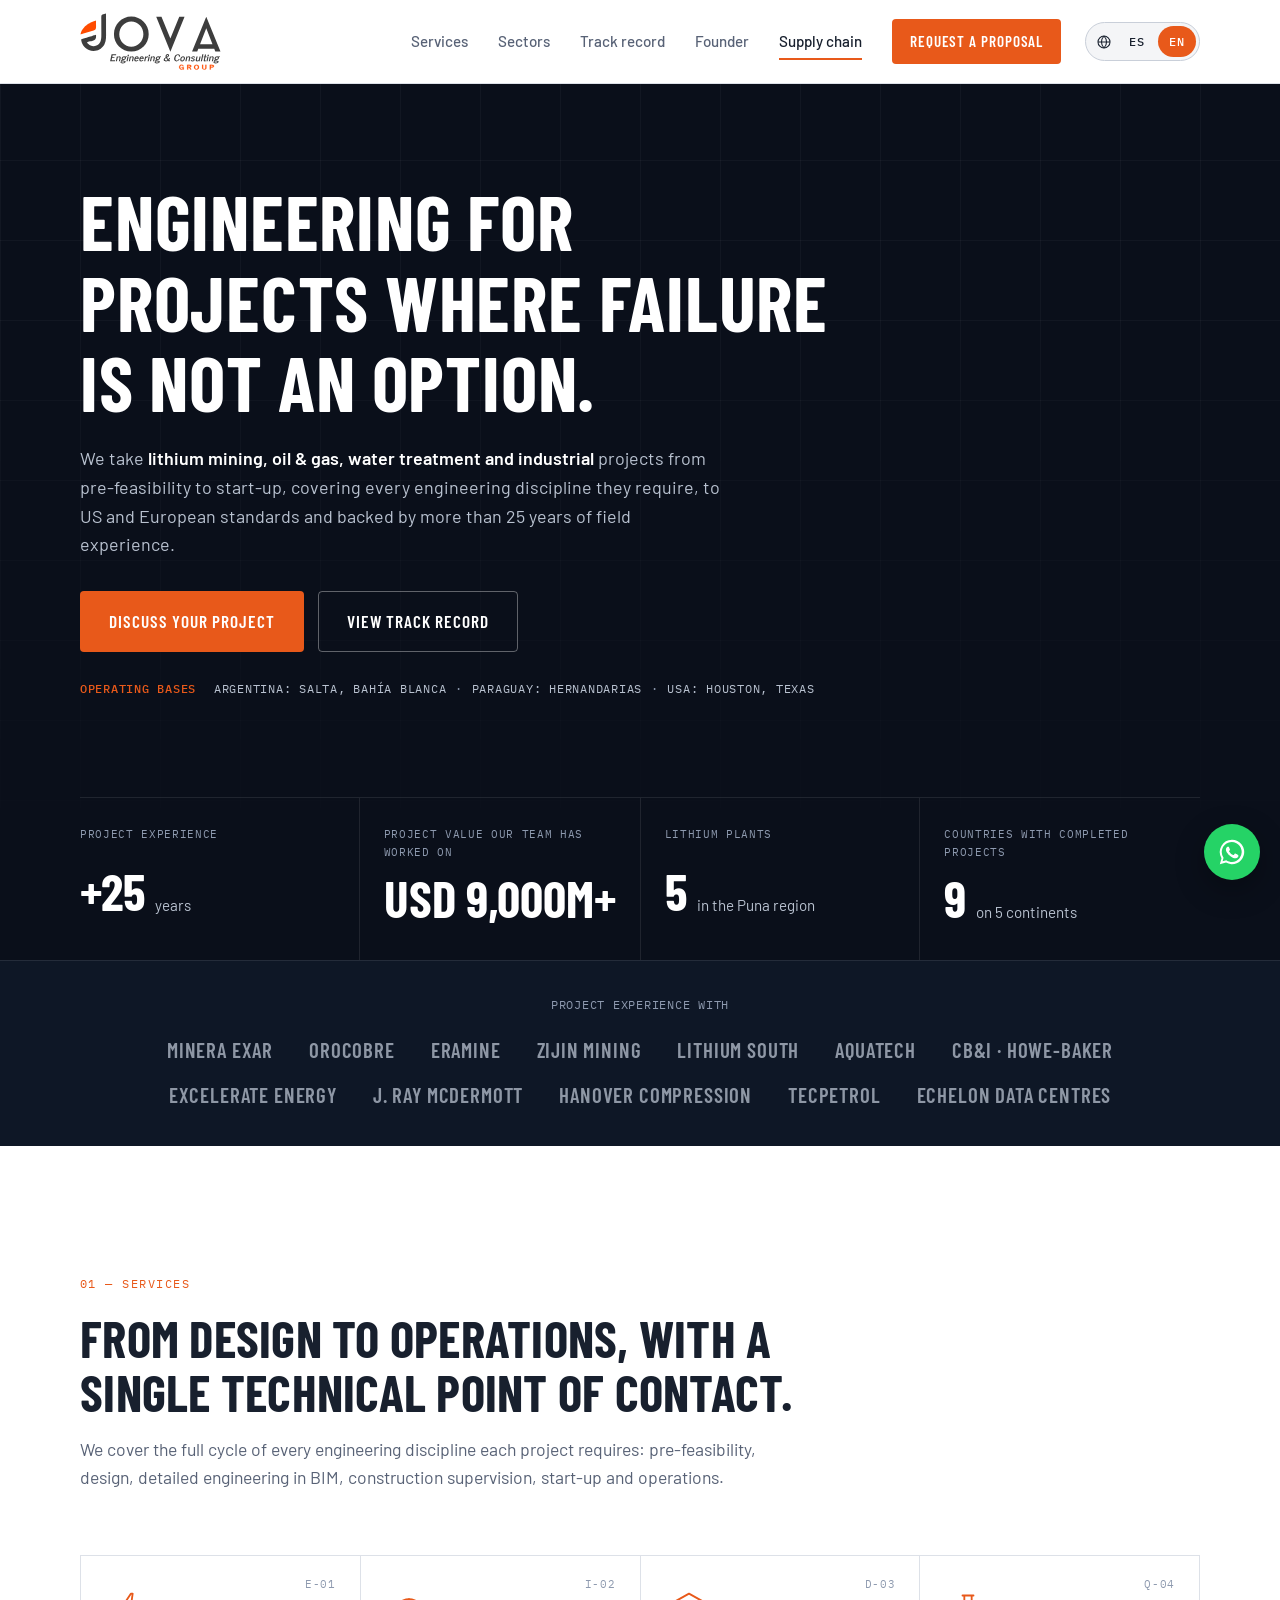
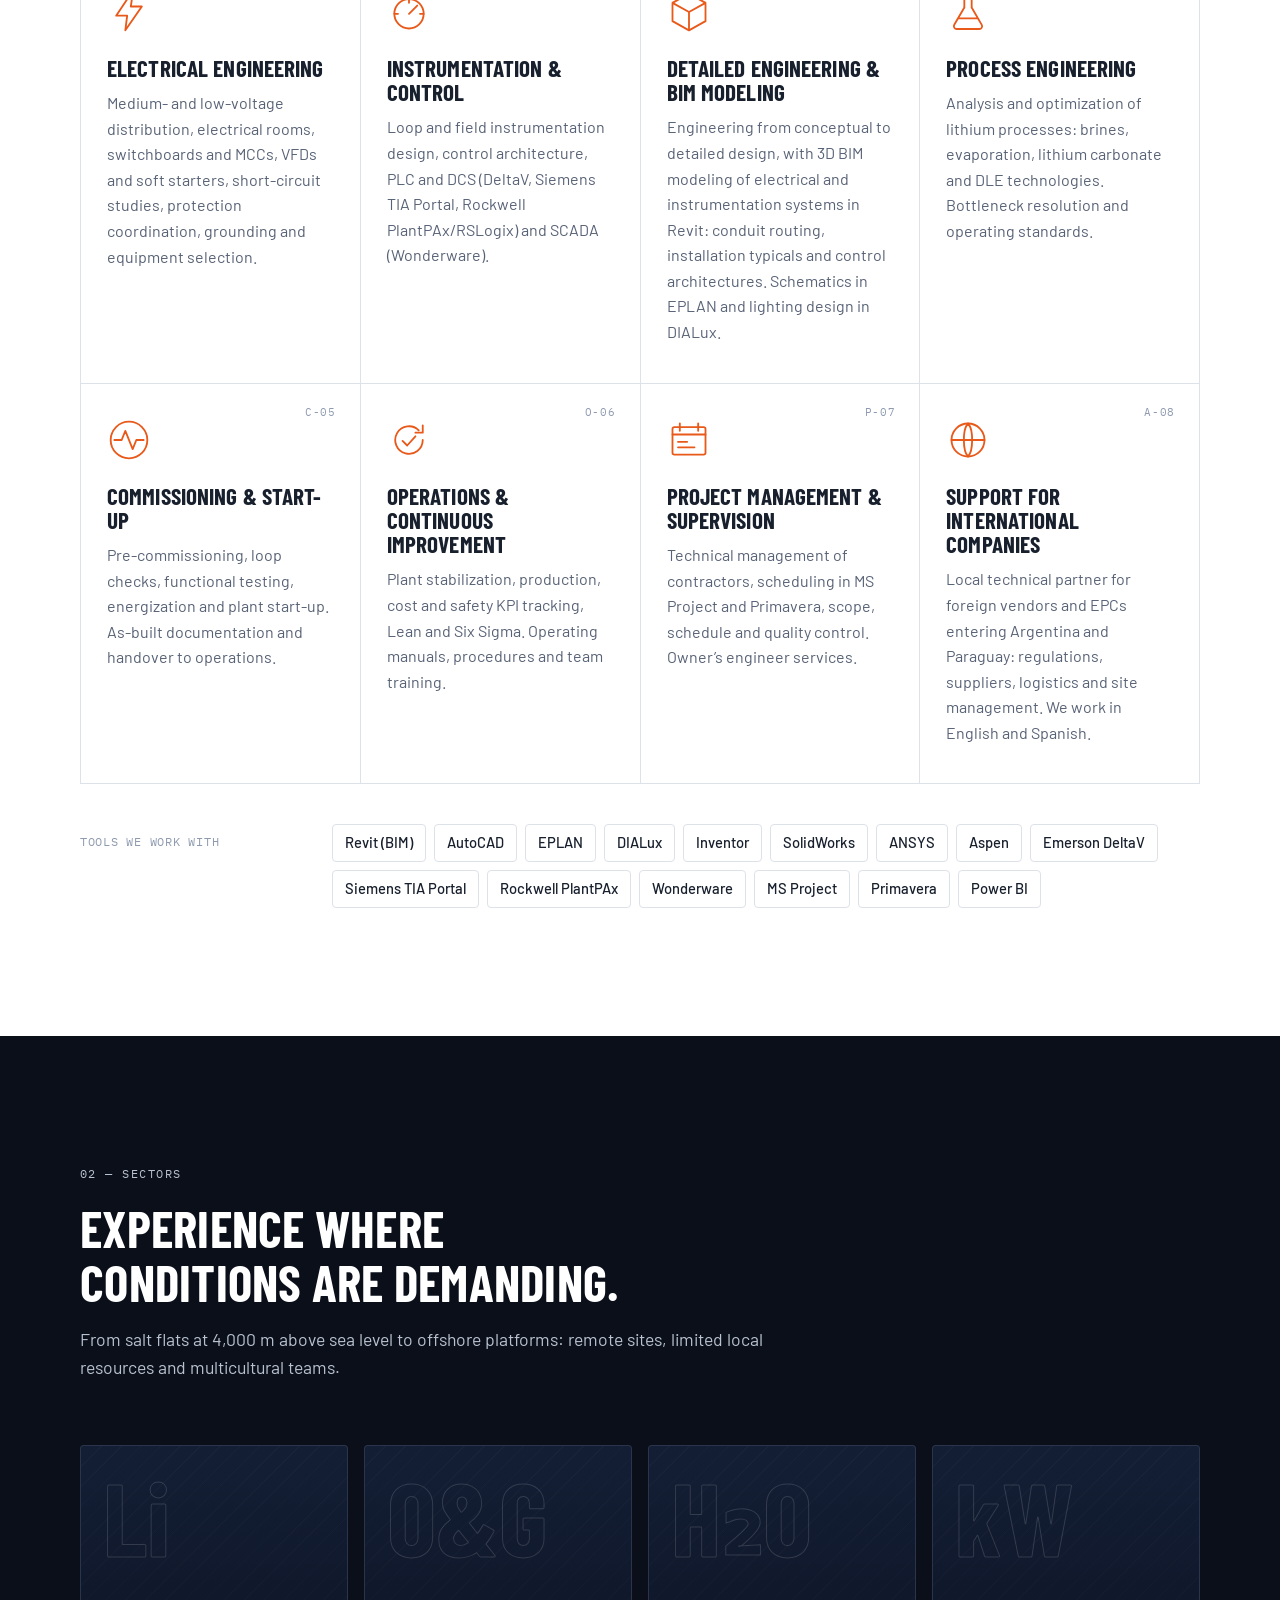
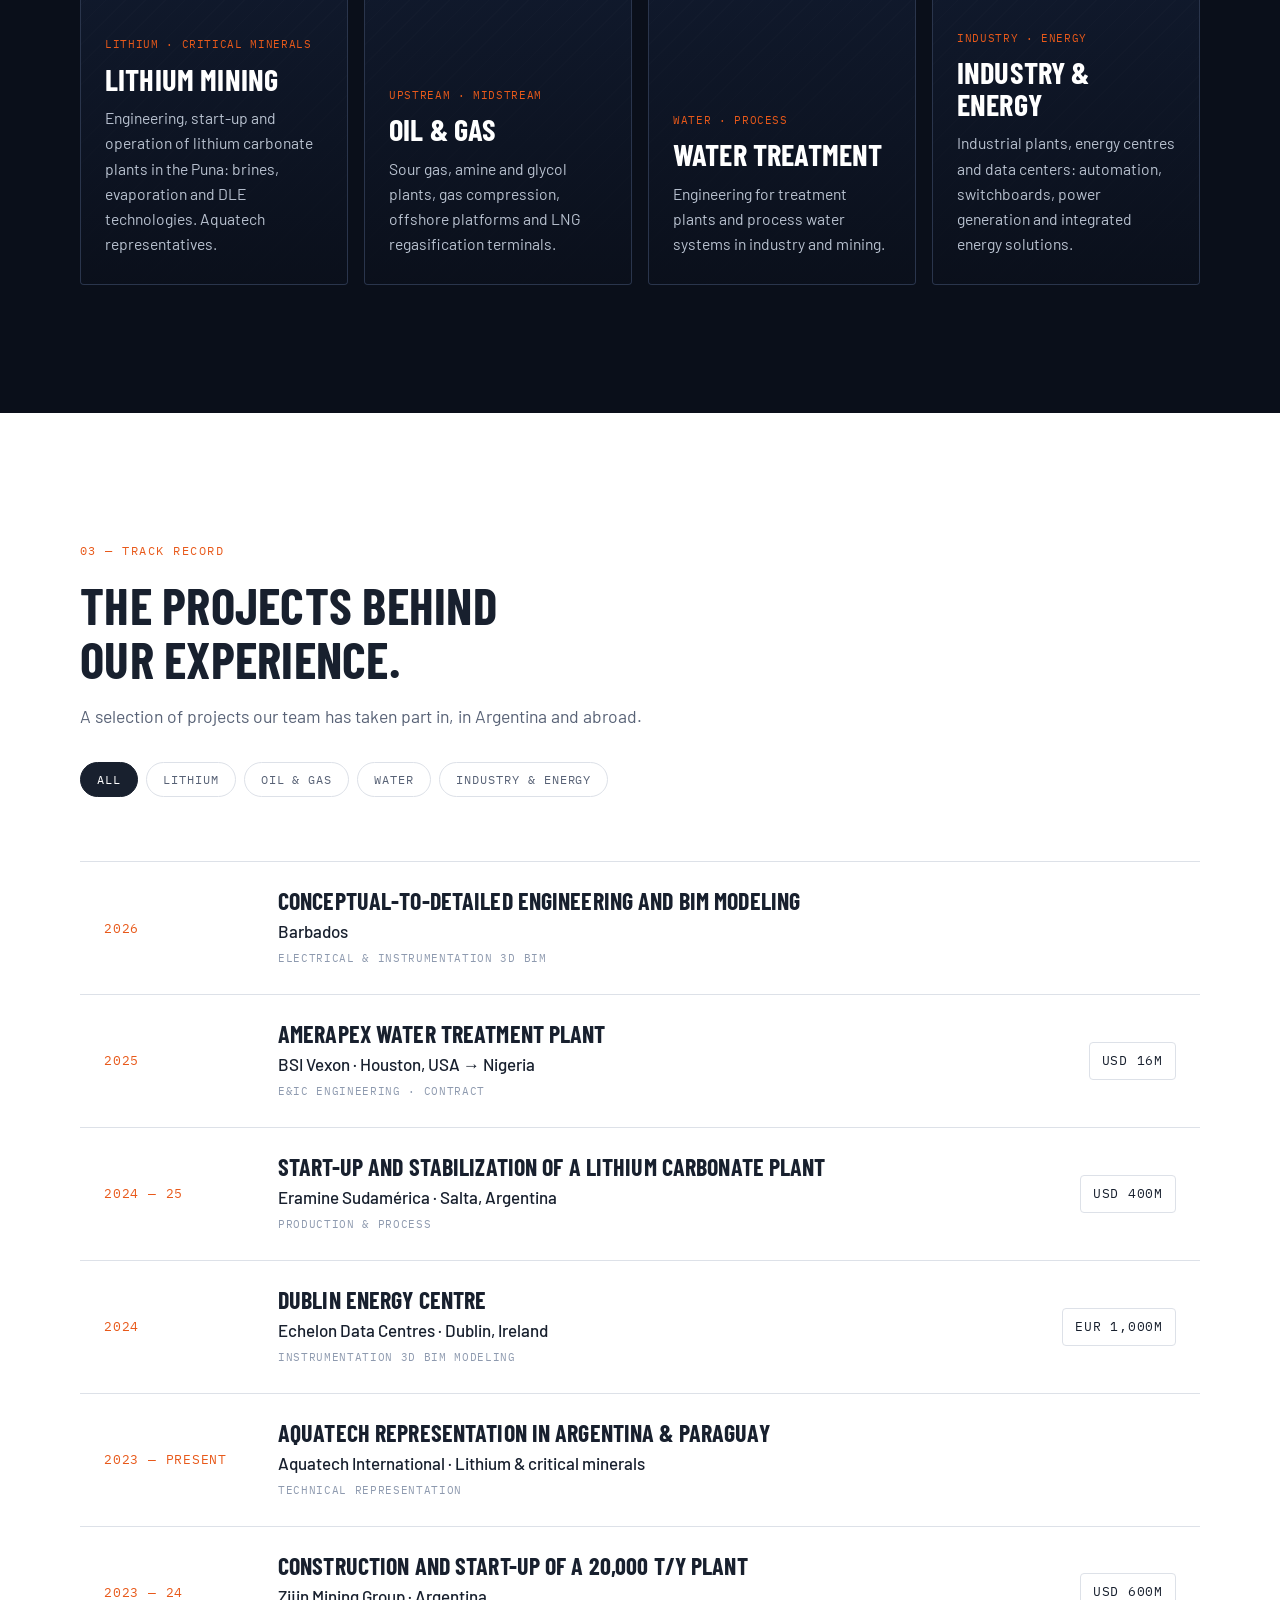
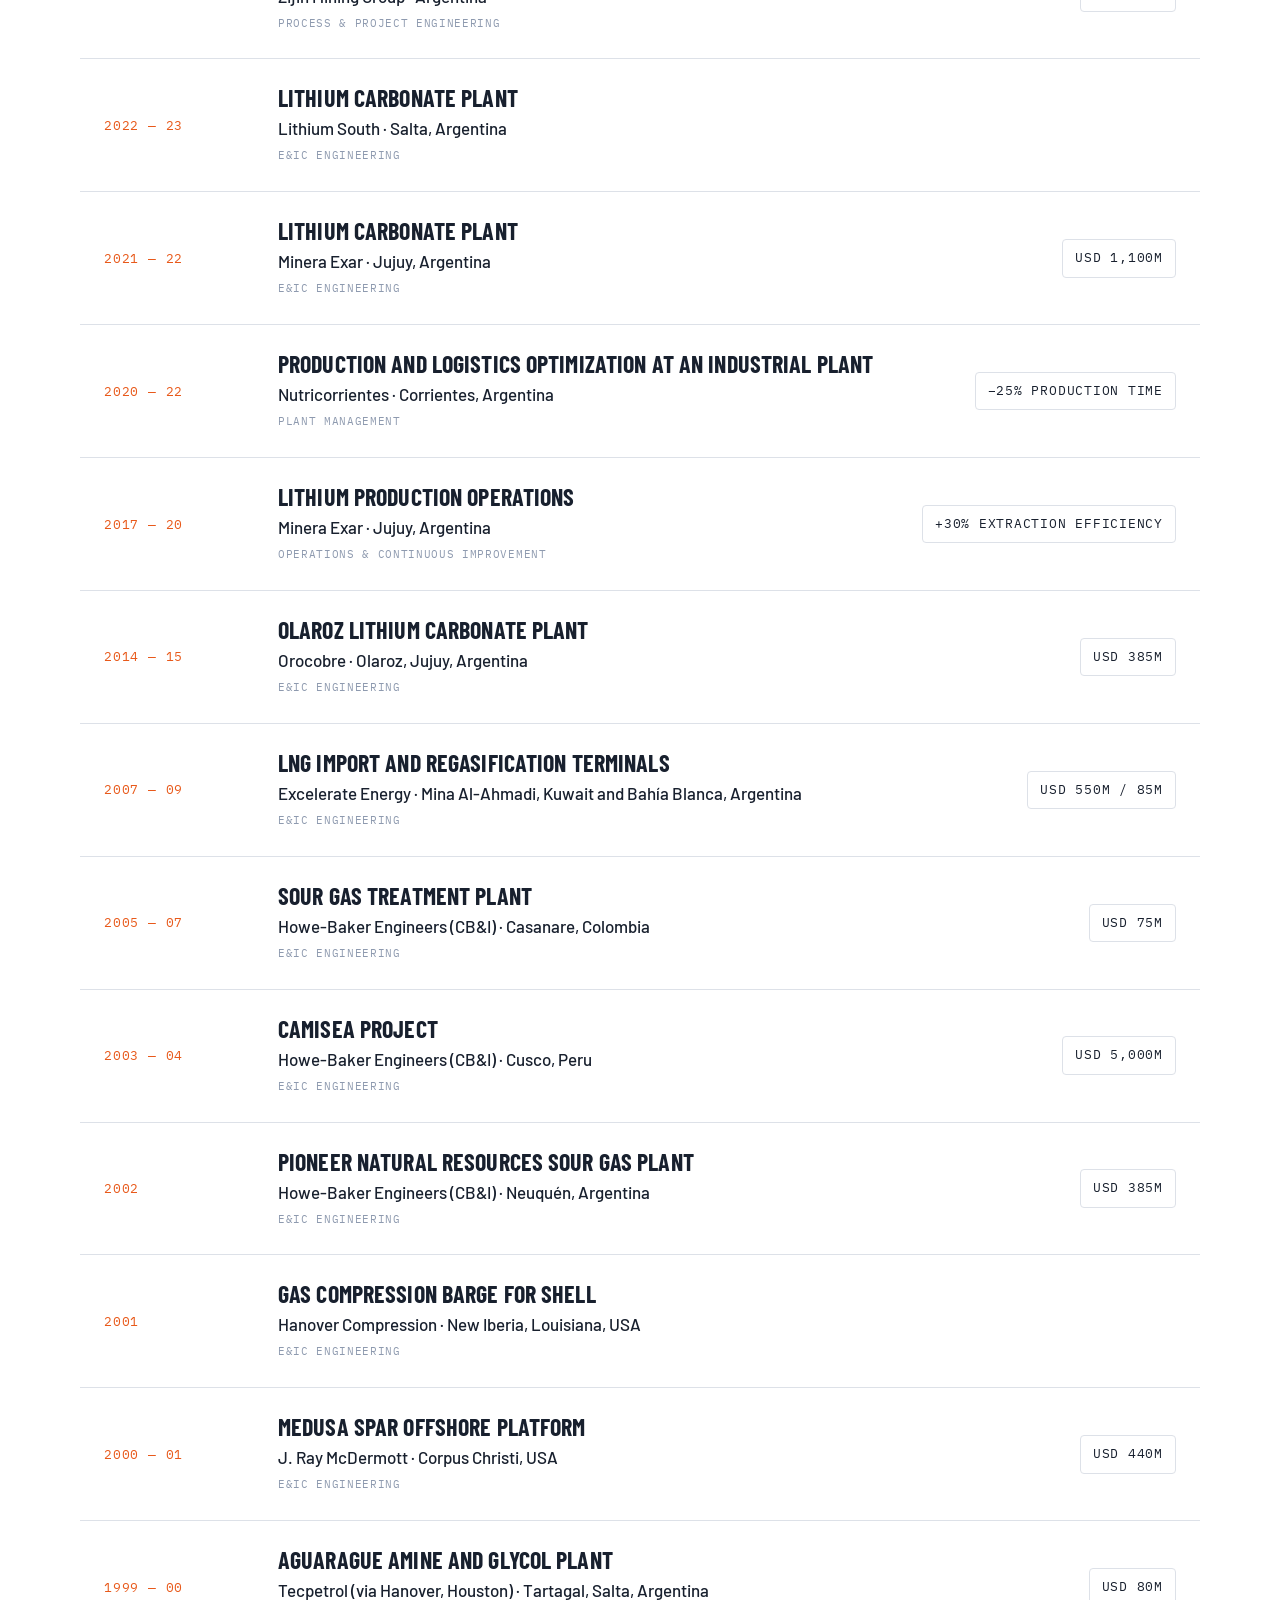
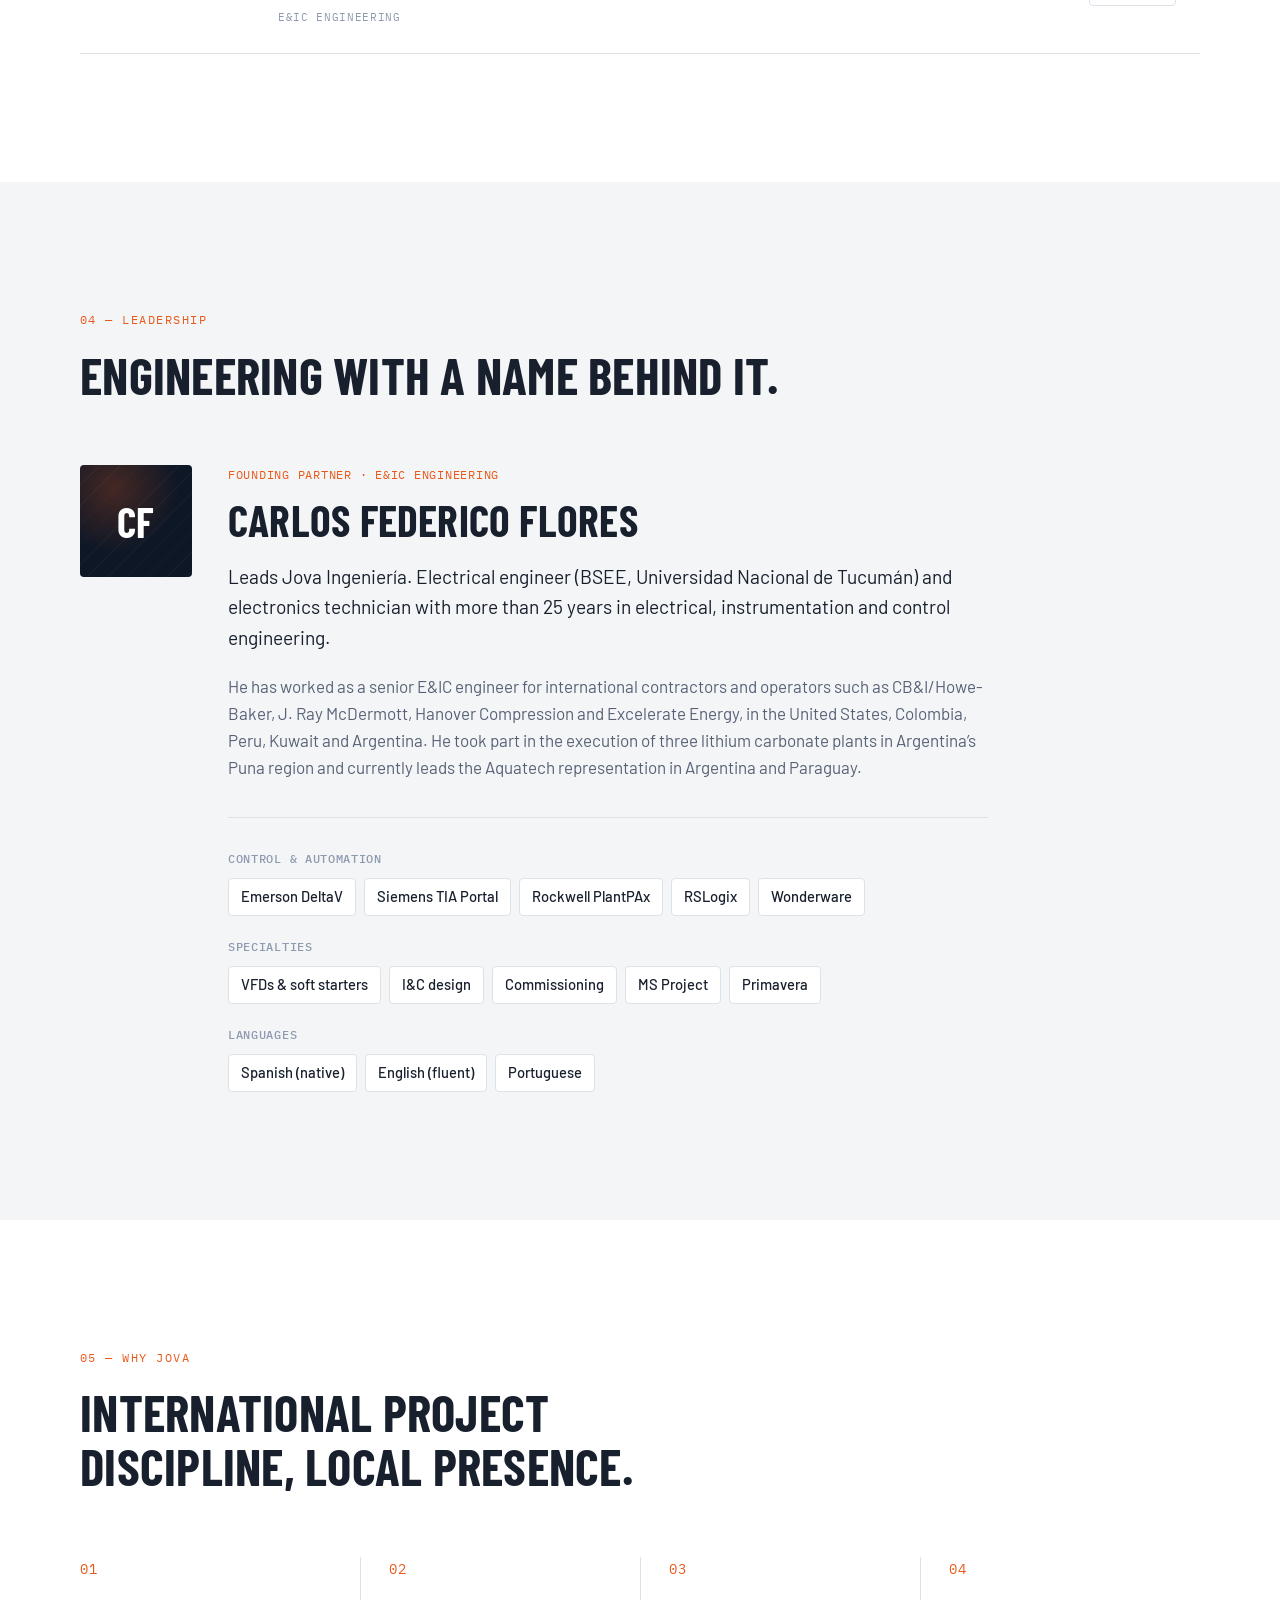
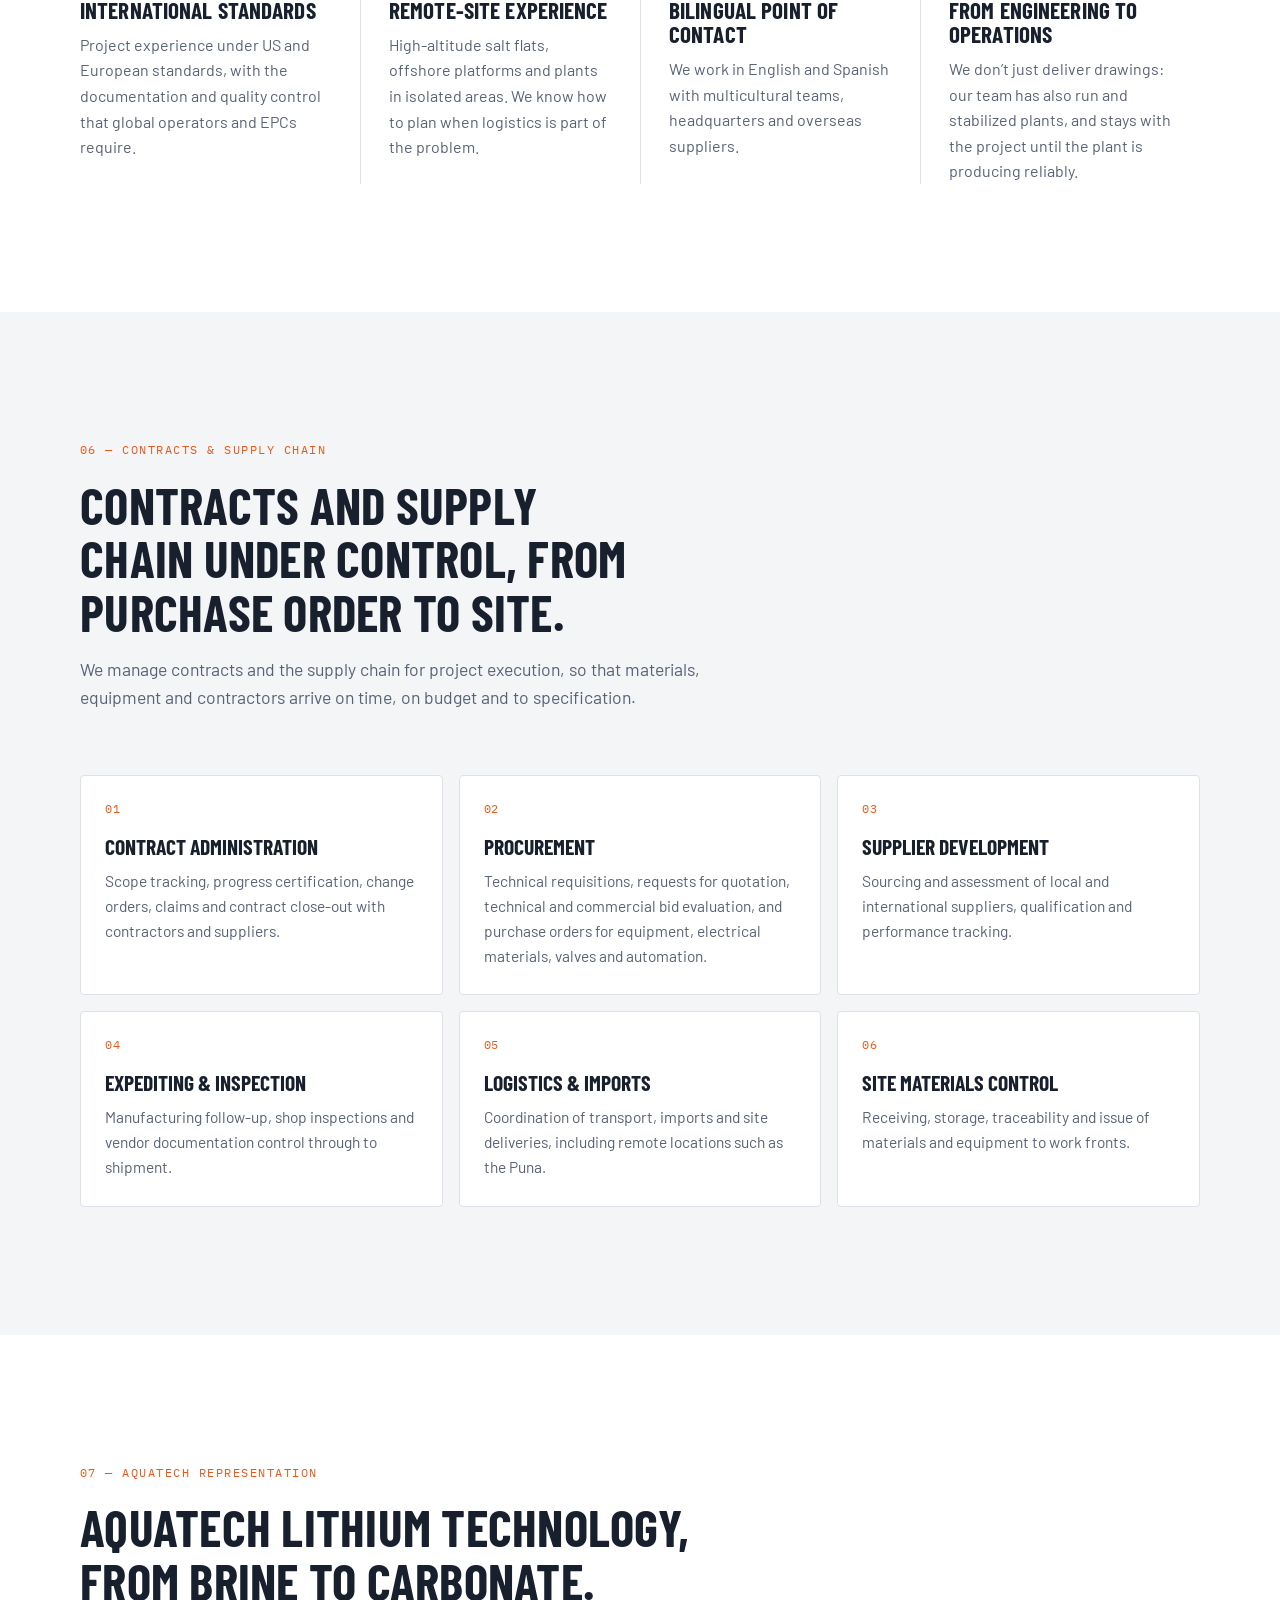
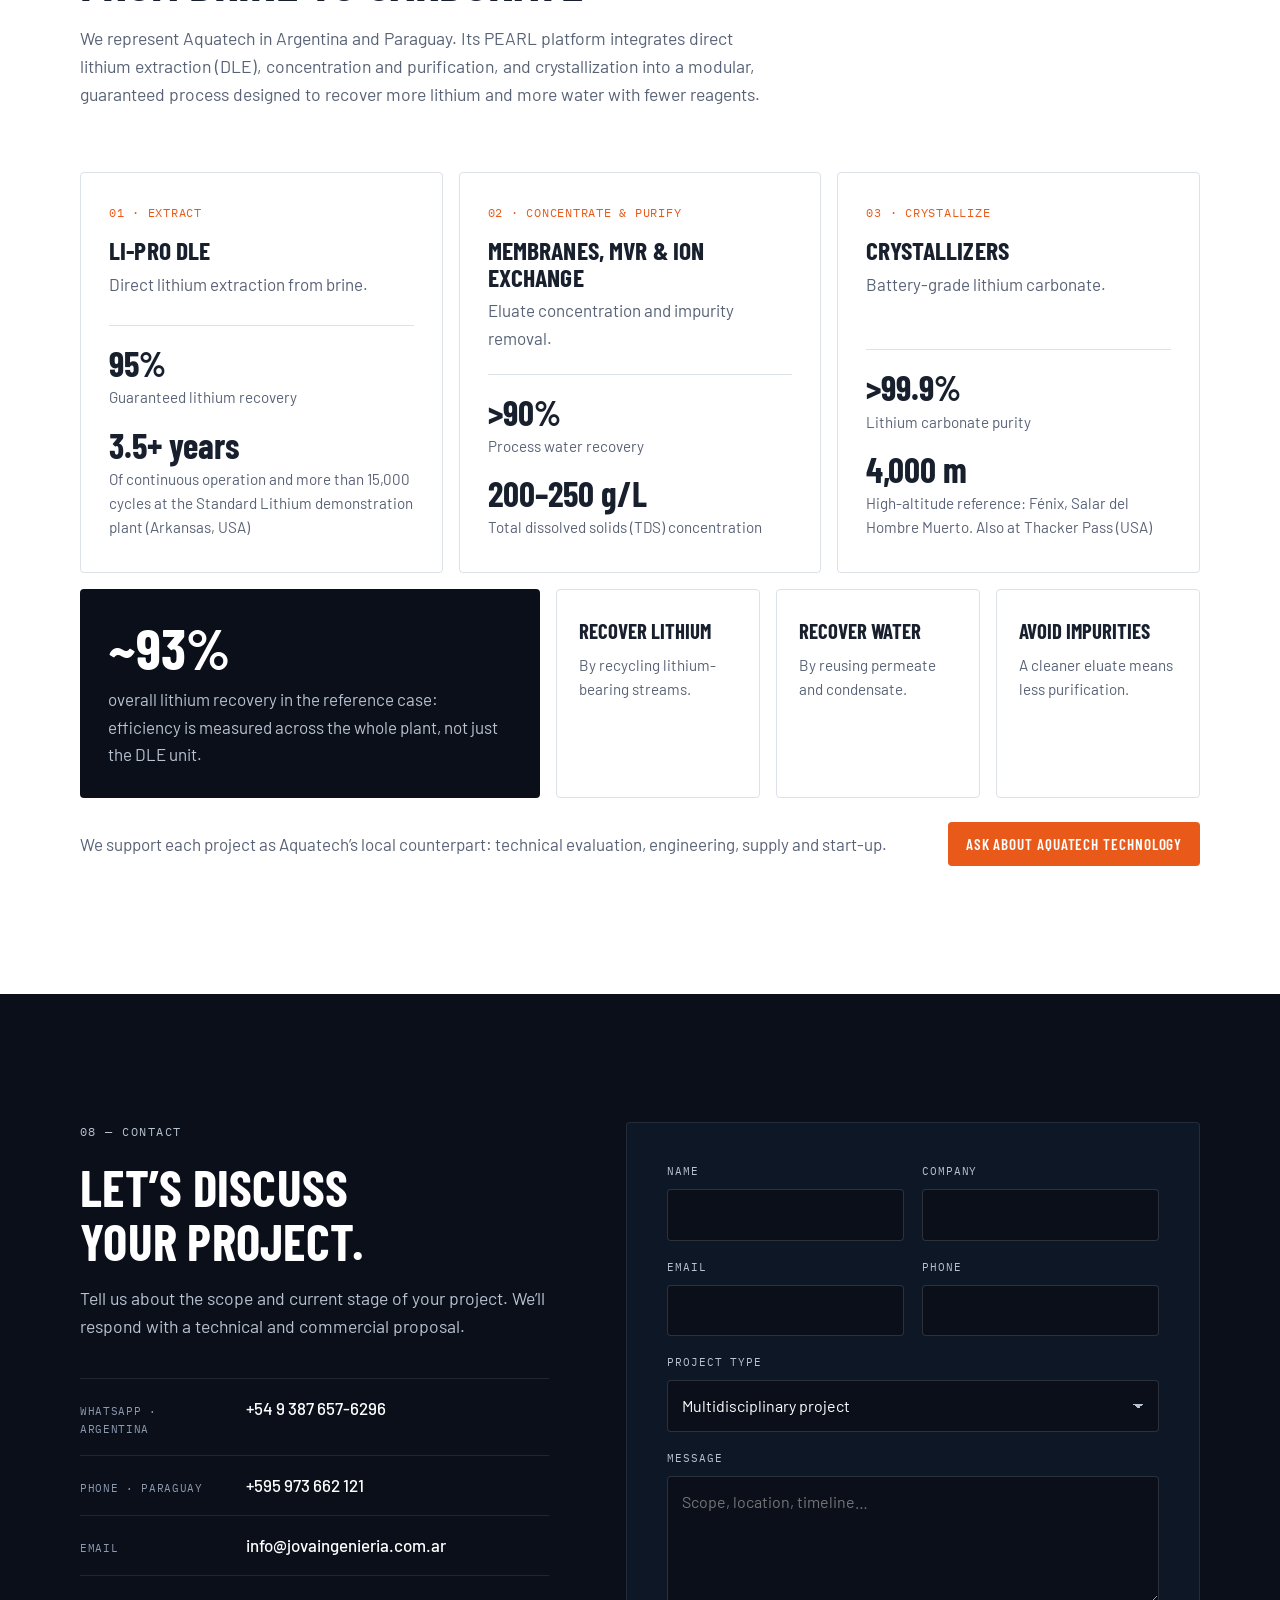
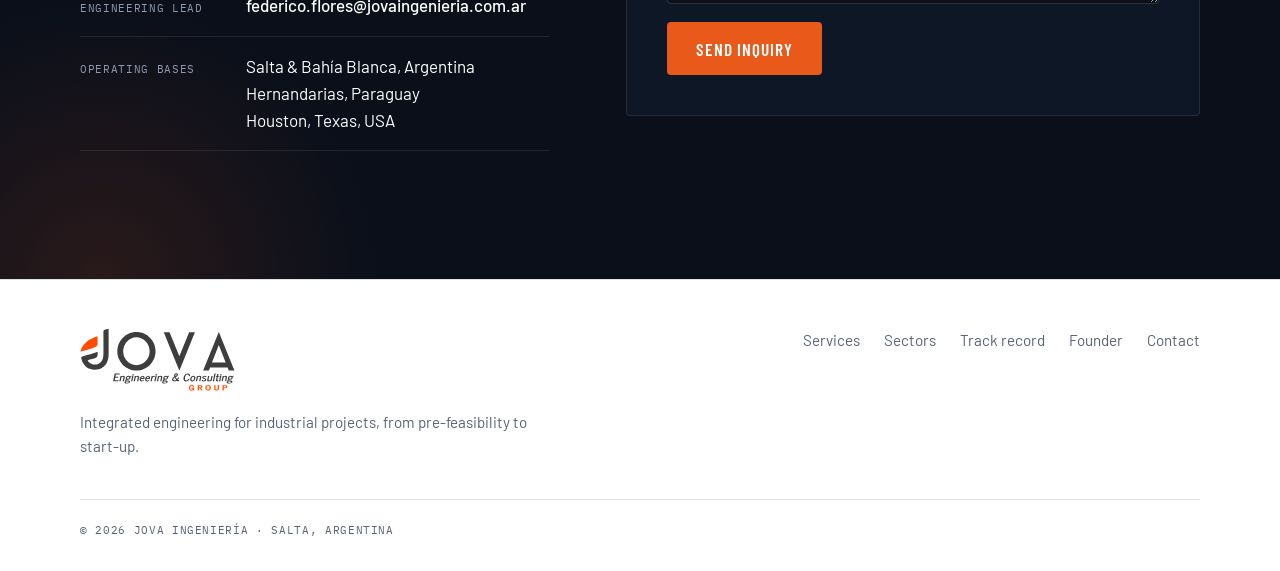
==== commit 91e5cb54: "Trayectoria: montos de proyectos y total actualizado - Montos nuevos: Amerapex U$D 16M, Eramine U$D " ====
--- a/en/index.html
+++ b/en/index.html
@@ -113,7 +113,7 @@
       </div>
       <div class="stat">
         <dt class="mono">Project value our team has worked on</dt>
-        <dd><span class="stat__num" data-count="1100" data-prefix="USD " data-suffix="M+">USD 1,100M+</span></dd>
+        <dd><span class="stat__num" data-count="9000" data-prefix="USD " data-suffix="M+">USD 9,000M+</span></dd>
       </div>
       <div class="stat">
         <dt class="mono">Lithium plants</dt>
@@ -307,6 +307,7 @@
           <p class="project__meta">BSI Vexon · Houston, USA → Nigeria</p>
           <p class="project__role mono">E&amp;IC engineering · Contract</p>
         </div>
+        <span class="project__value mono">USD 16M</span>
       </li>
       <li class="project" data-sector="litio">
         <span class="project__year mono">2024 — 25</span>
@@ -315,6 +316,7 @@
           <p class="project__meta">Eramine Sudamérica · Salta, Argentina</p>
           <p class="project__role mono">Production &amp; process</p>
         </div>
+        <span class="project__value mono">USD 400M</span>
       </li>
       <li class="project" data-sector="industria">
         <span class="project__year mono">2024</span>
@@ -323,6 +325,7 @@
           <p class="project__meta">Echelon Data Centres · Dublin, Ireland</p>
           <p class="project__role mono">Instrumentation 3D BIM modeling</p>
         </div>
+        <span class="project__value mono">EUR 1,000M</span>
       </li>
       <li class="project" data-sector="litio">
         <span class="project__year mono">2023 — present</span>
@@ -339,6 +342,7 @@
           <p class="project__meta">Zijin Mining Group · Argentina</p>
           <p class="project__role mono">Process &amp; project engineering</p>
         </div>
+        <span class="project__value mono">USD 600M</span>
       </li>
       <li class="project" data-sector="litio">
         <span class="project__year mono">2022 — 23</span>
@@ -355,6 +359,7 @@
           <p class="project__meta">Minera Exar · Jujuy, Argentina</p>
           <p class="project__role mono">E&amp;IC engineering</p>
         </div>
+        <span class="project__value mono">USD 1,100M</span>
       </li>
       <li class="project" data-sector="industria">
         <span class="project__year mono">2020 — 22</span>
@@ -408,6 +413,7 @@
           <p class="project__meta">Howe-Baker Engineers (CB&amp;I) · Cusco, Peru</p>
           <p class="project__role mono">E&amp;IC engineering</p>
         </div>
+        <span class="project__value mono">USD 5,000M</span>
       </li>
       <li class="project" data-sector="oilgas">
         <span class="project__year mono">2002</span>
@@ -416,6 +422,7 @@
           <p class="project__meta">Howe-Baker Engineers (CB&amp;I) · Neuquén, Argentina</p>
           <p class="project__role mono">E&amp;IC engineering</p>
         </div>
+        <span class="project__value mono">USD 385M</span>
       </li>
       <li class="project" data-sector="oilgas">
         <span class="project__year mono">2001</span>
@@ -432,6 +439,7 @@
           <p class="project__meta">J. Ray McDermott · Corpus Christi, USA</p>
           <p class="project__role mono">E&amp;IC engineering</p>
         </div>
+        <span class="project__value mono">USD 440M</span>
       </li>
       <li class="project" data-sector="oilgas">
         <span class="project__year mono">1999 — 00</span>
@@ -440,7 +448,7 @@
           <p class="project__meta">Tecpetrol (via Hanover, Houston) · Tartagal, Salta, Argentina</p>
           <p class="project__role mono">E&amp;IC engineering</p>
         </div>
-        <span class="project__value mono">USD 45M</span>
+        <span class="project__value mono">USD 80M</span>
       </li>
     </ol>
   </div>
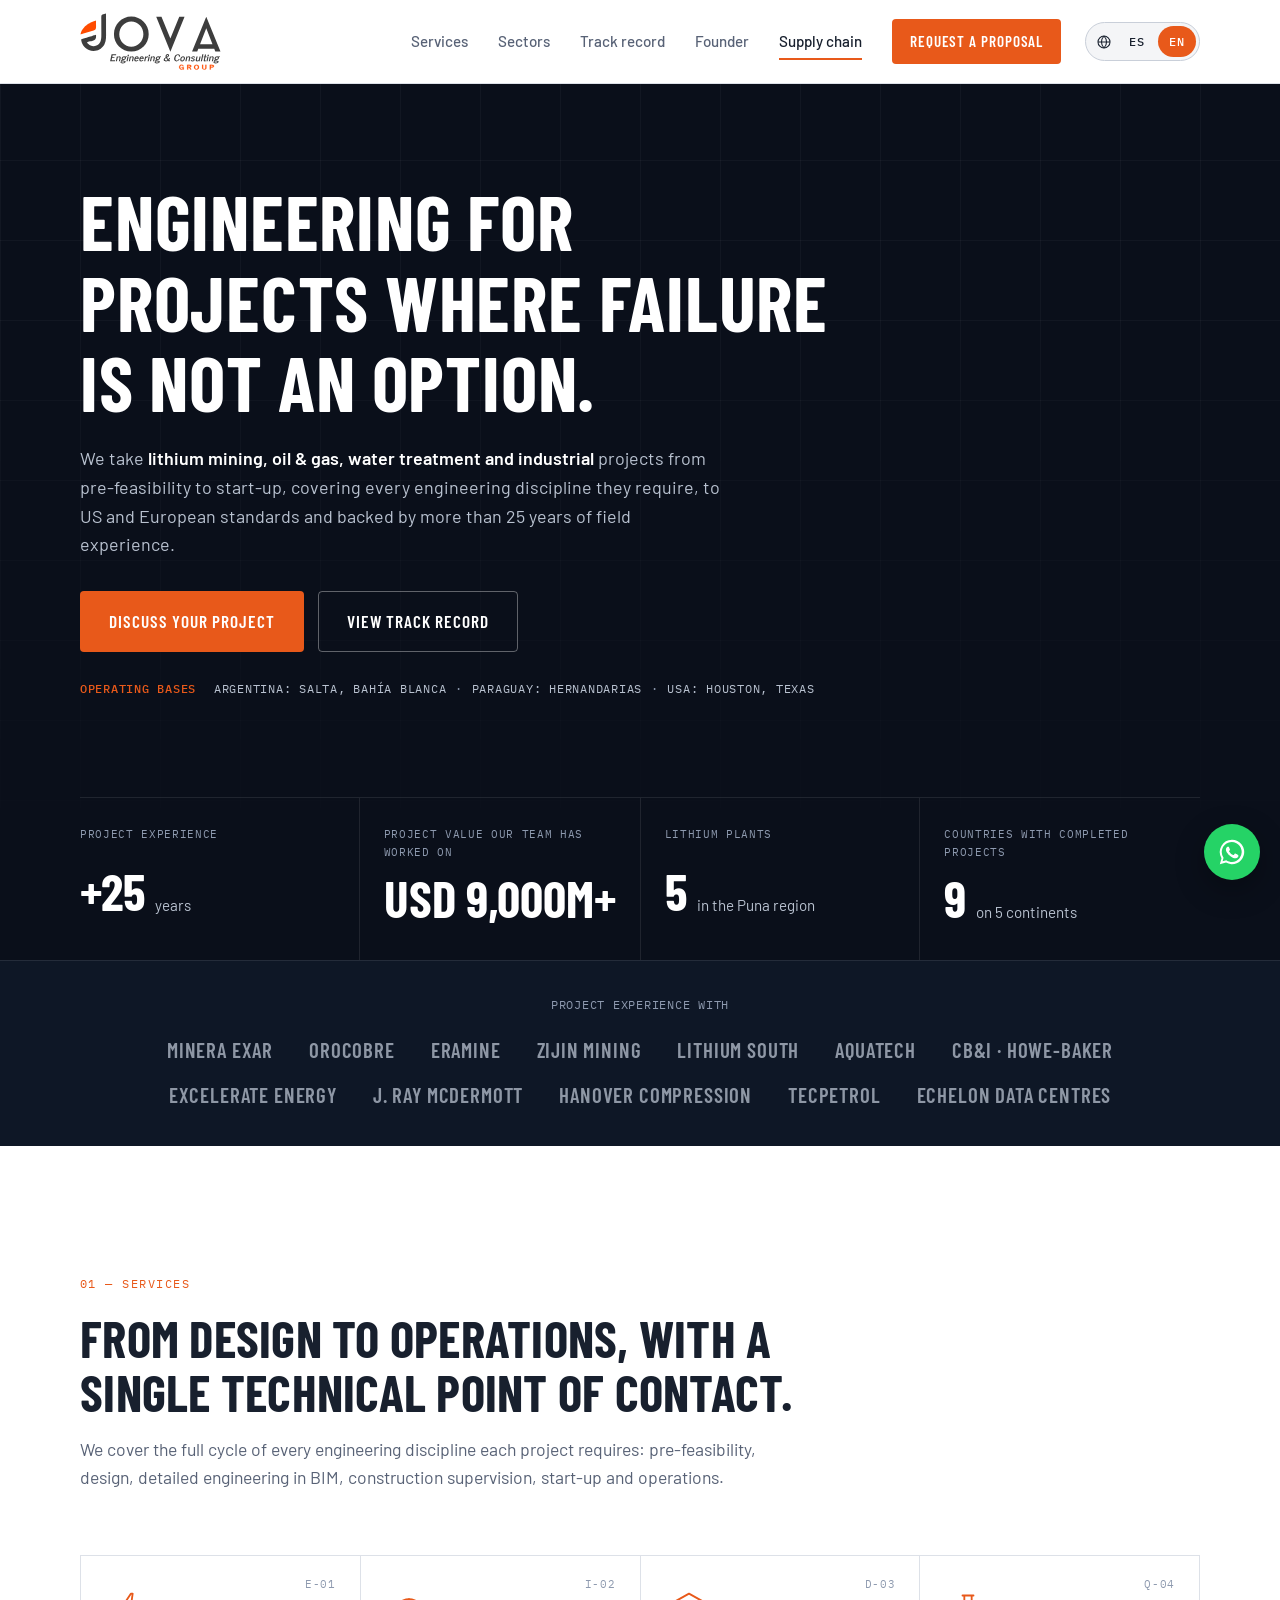
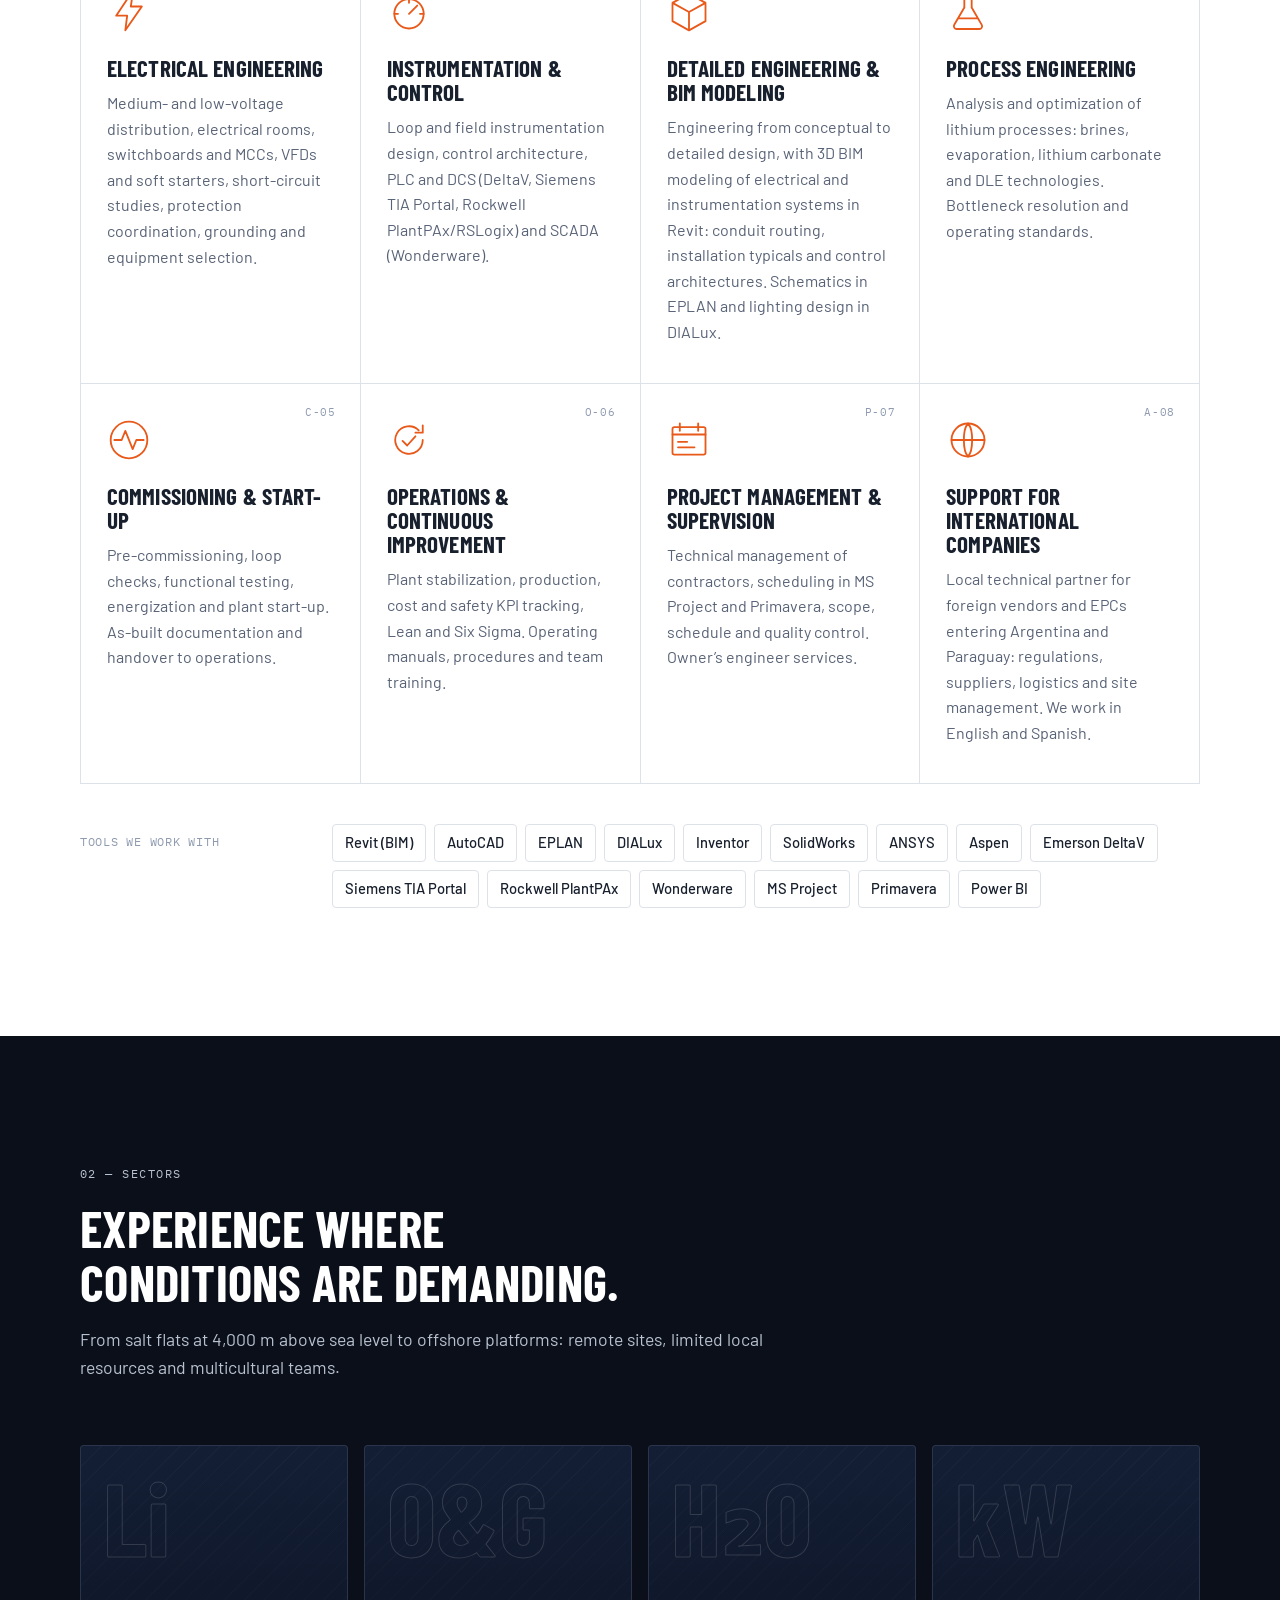
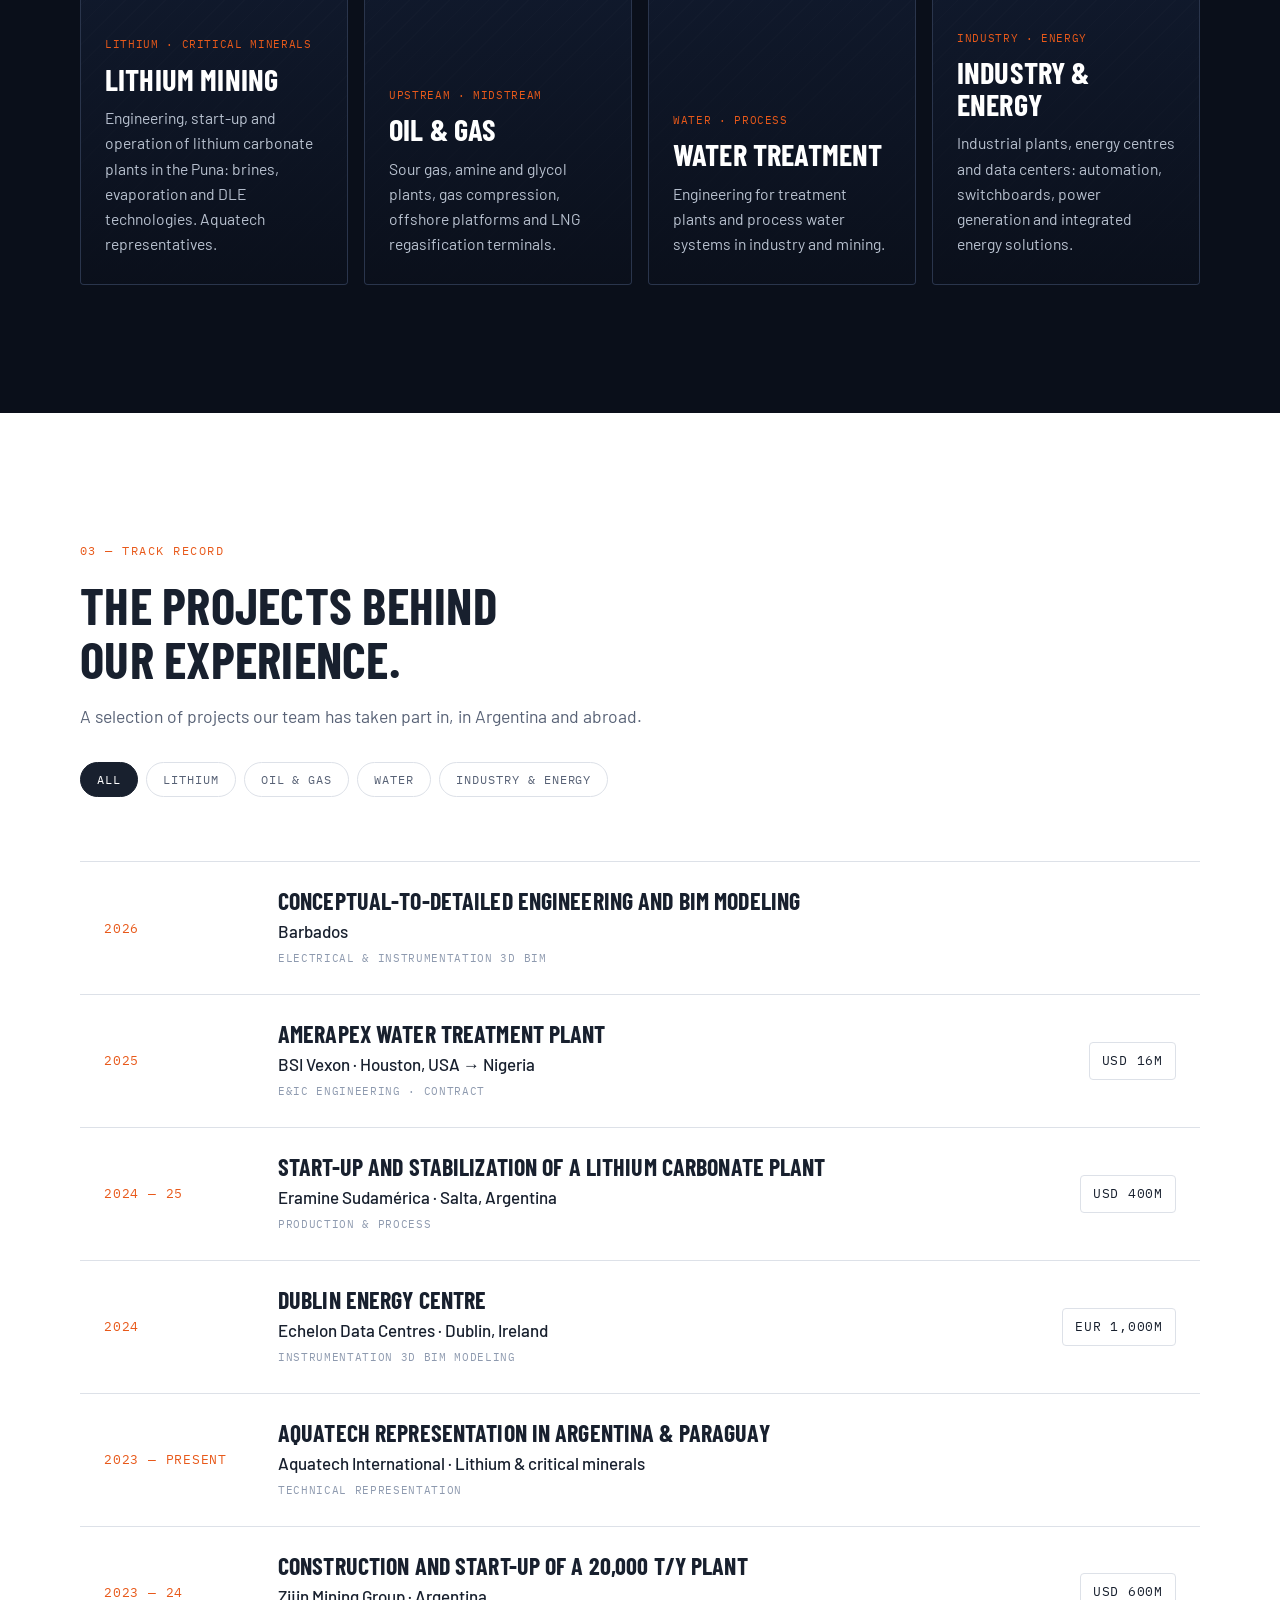
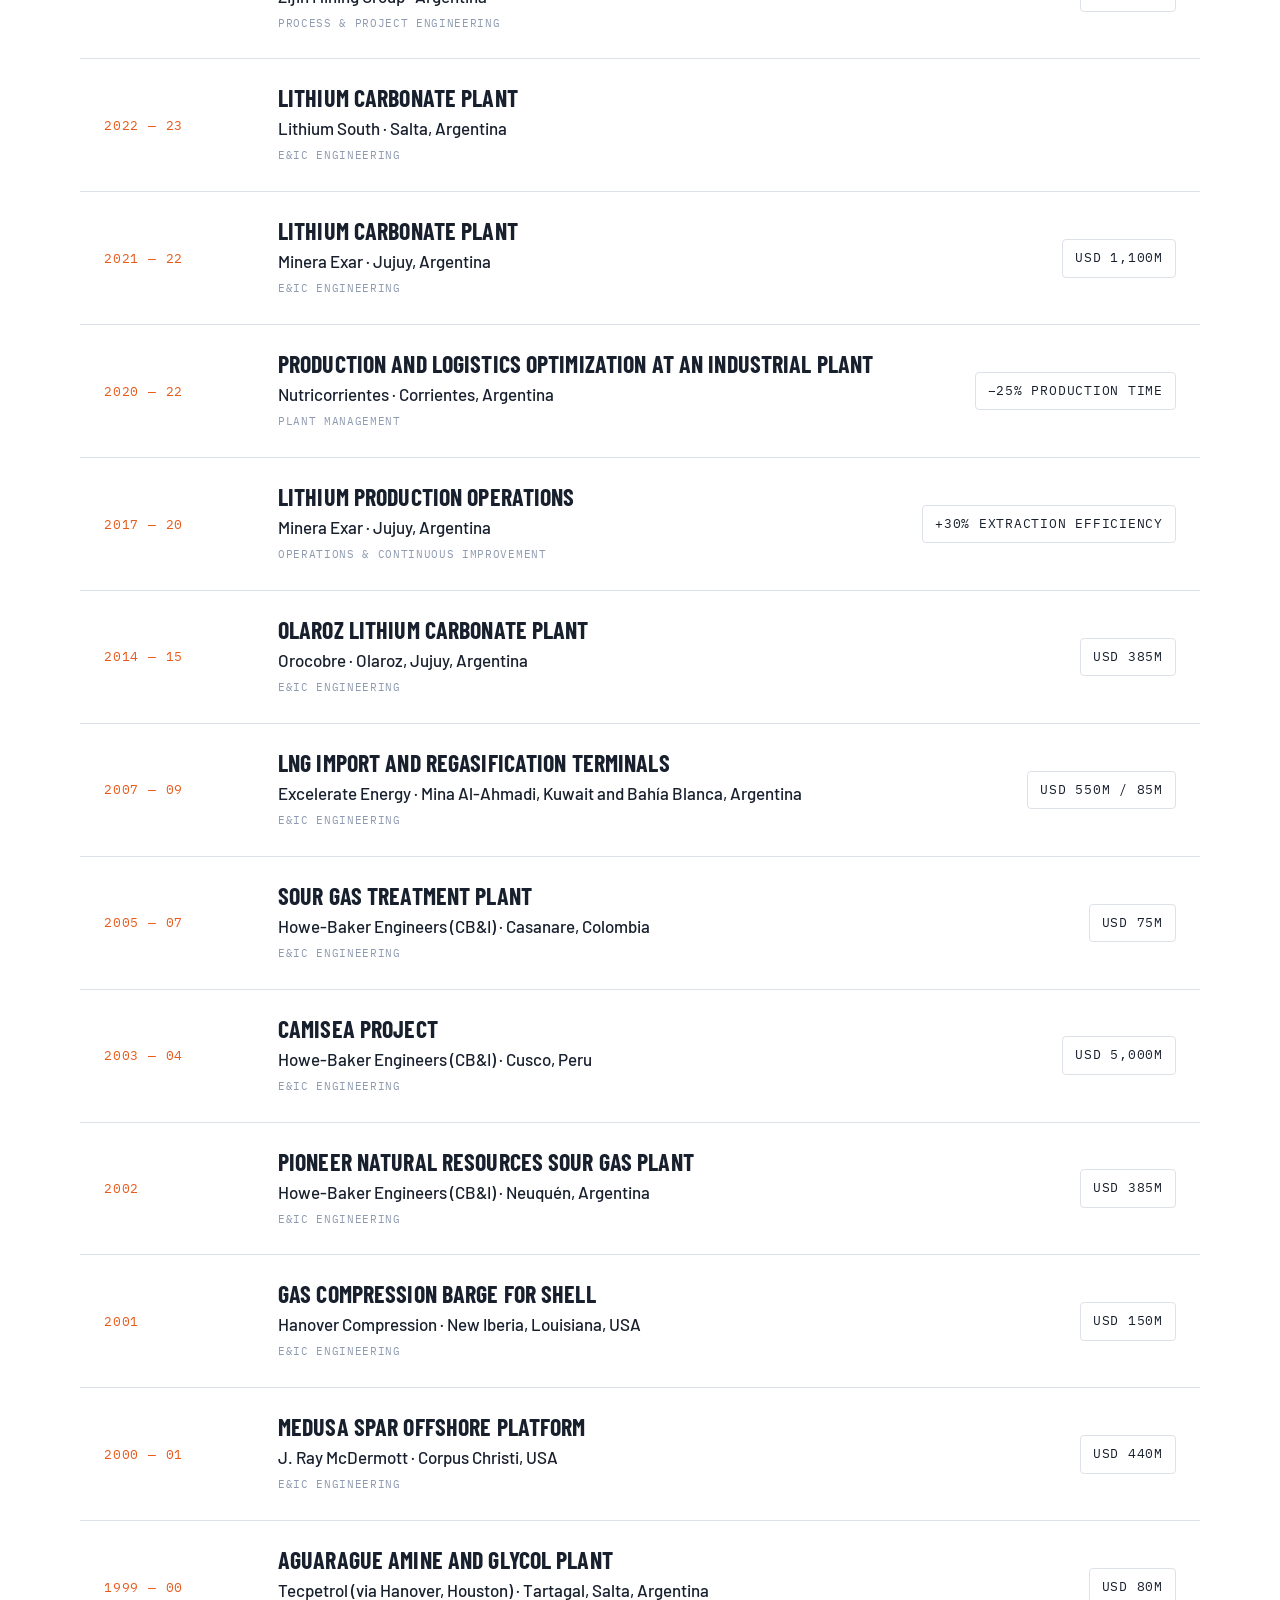
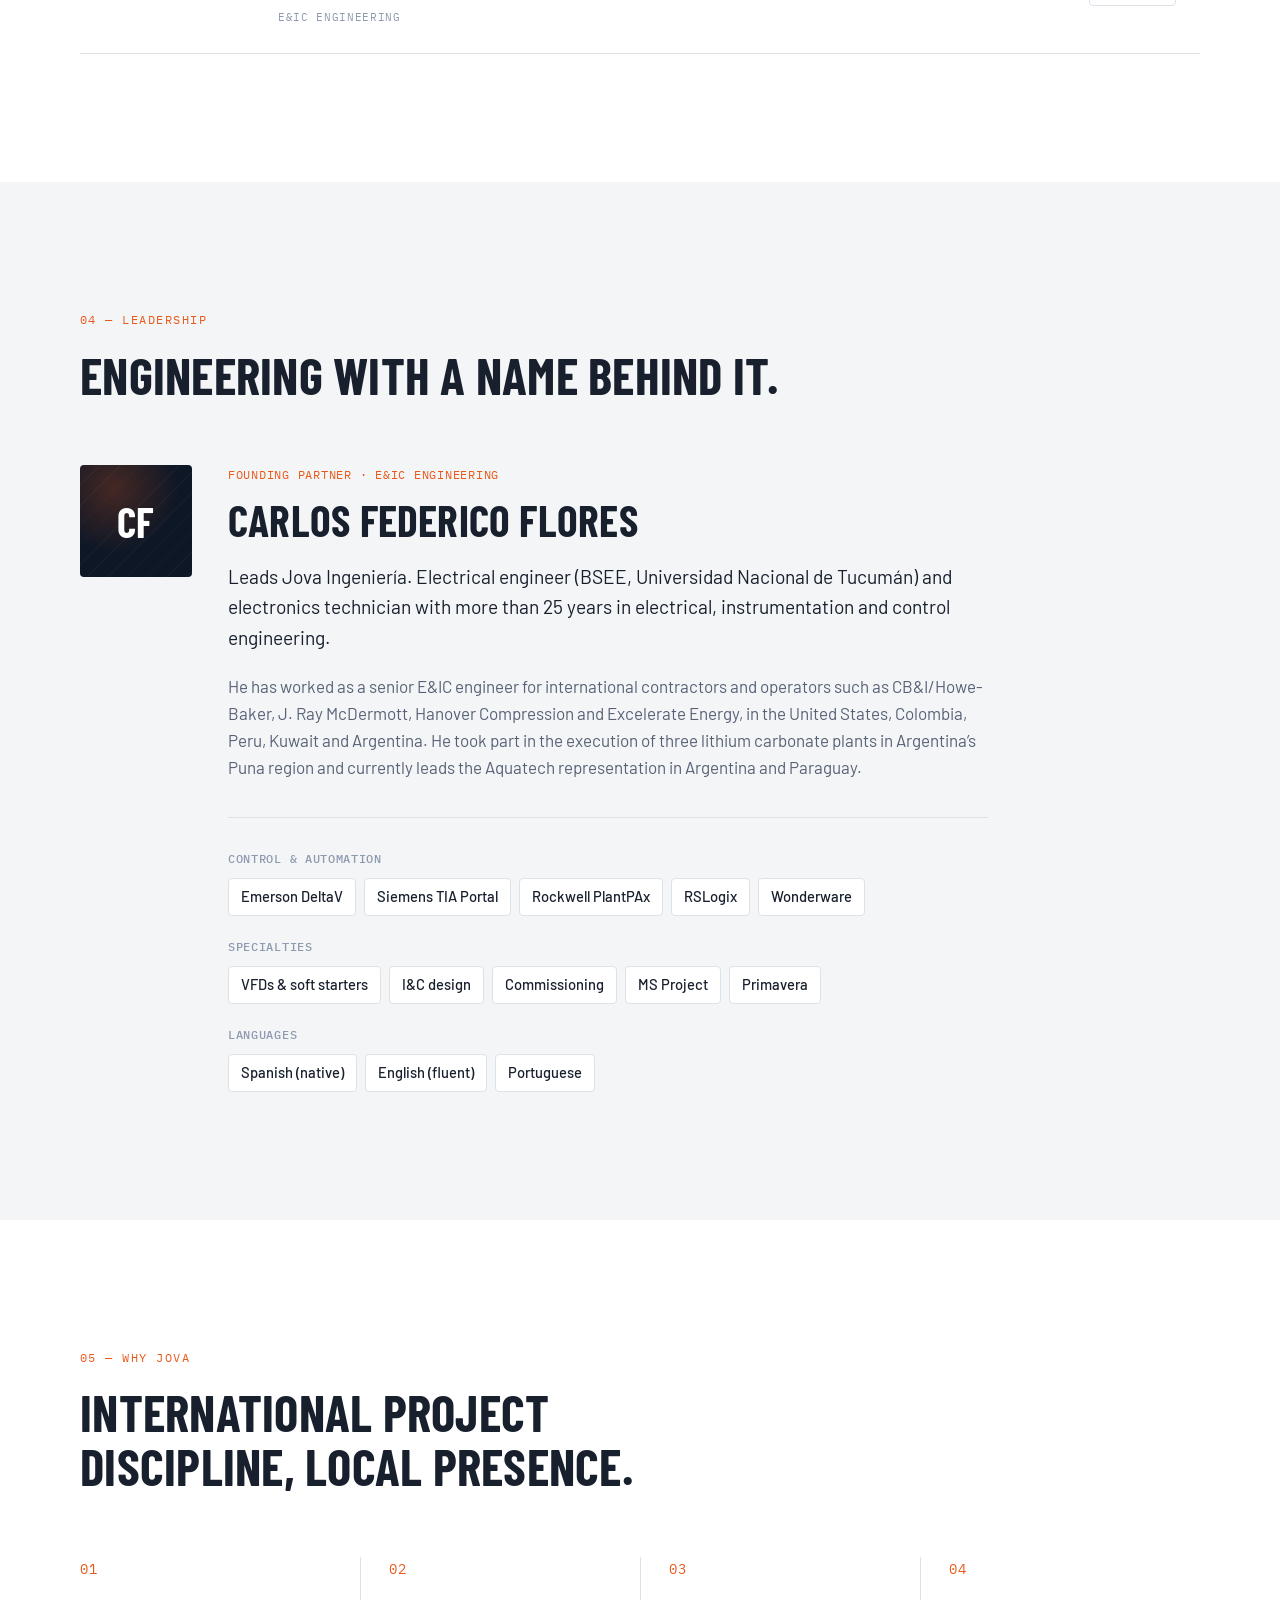
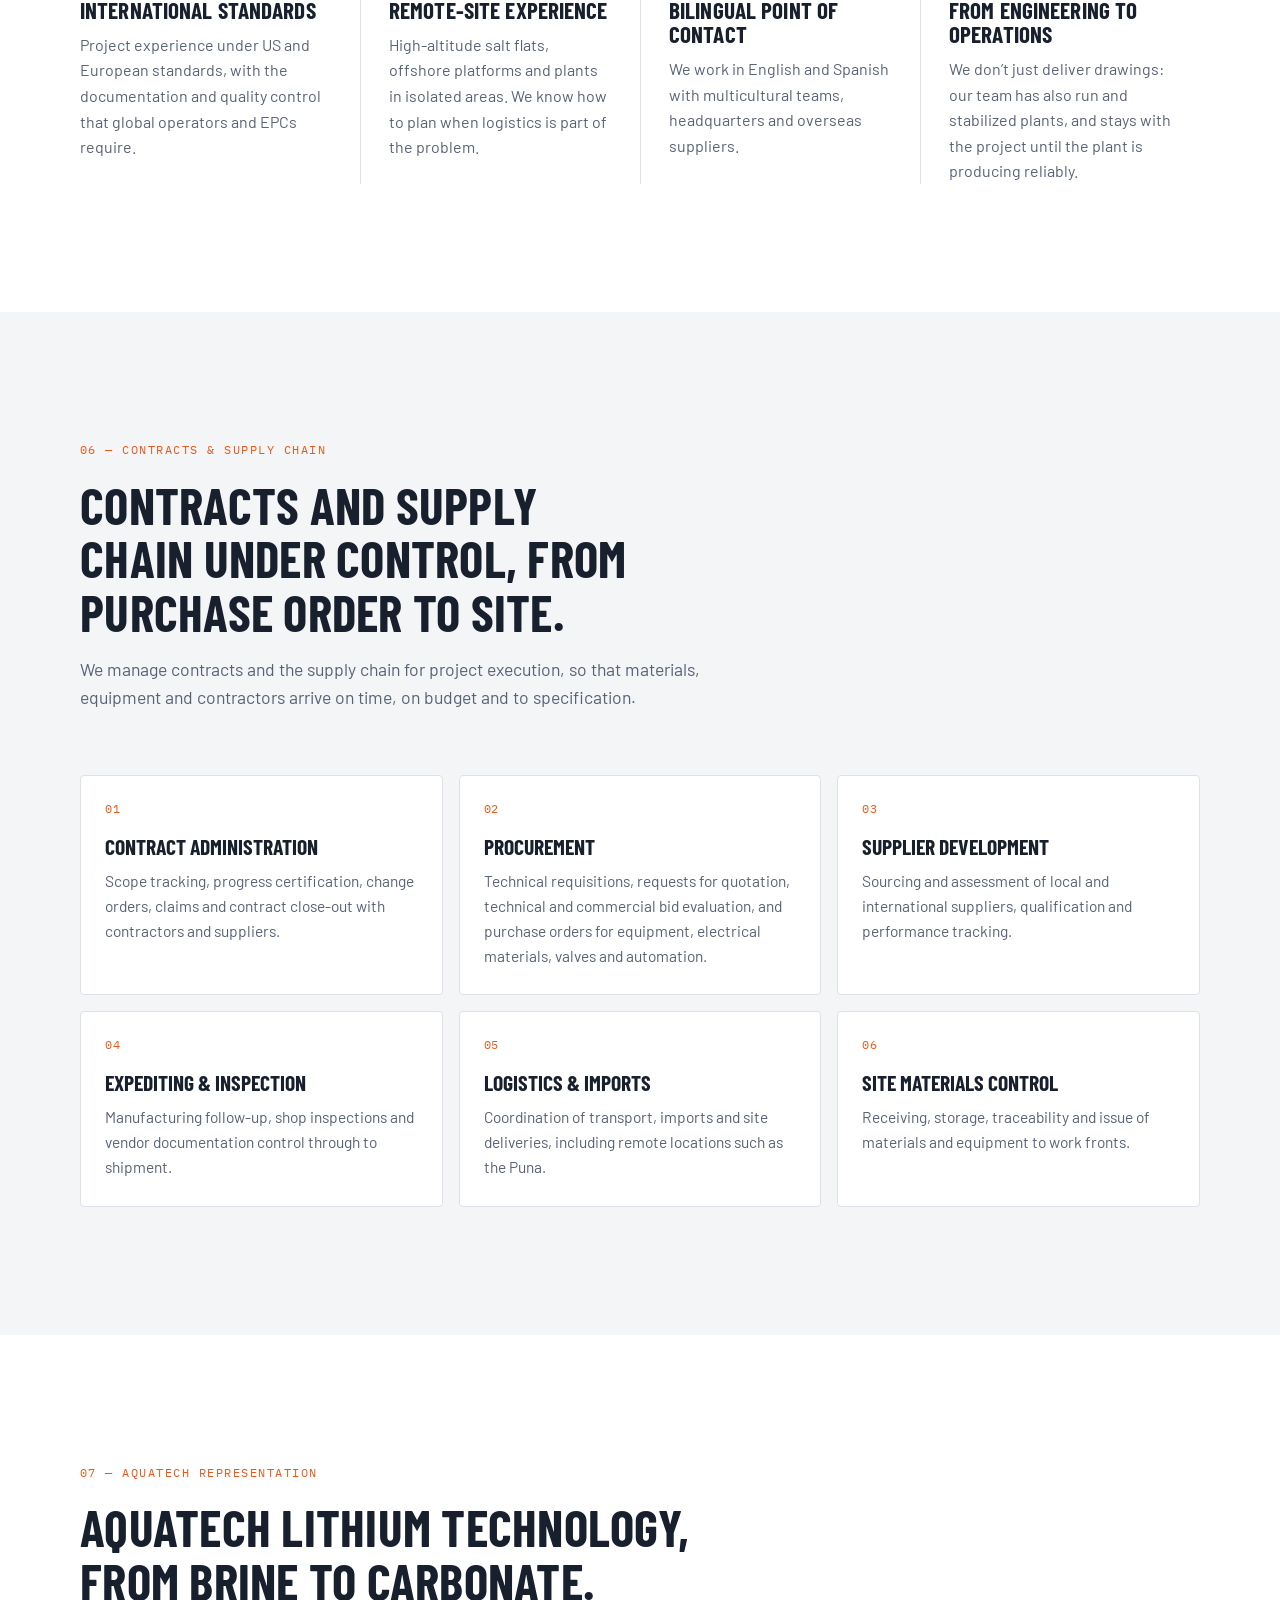
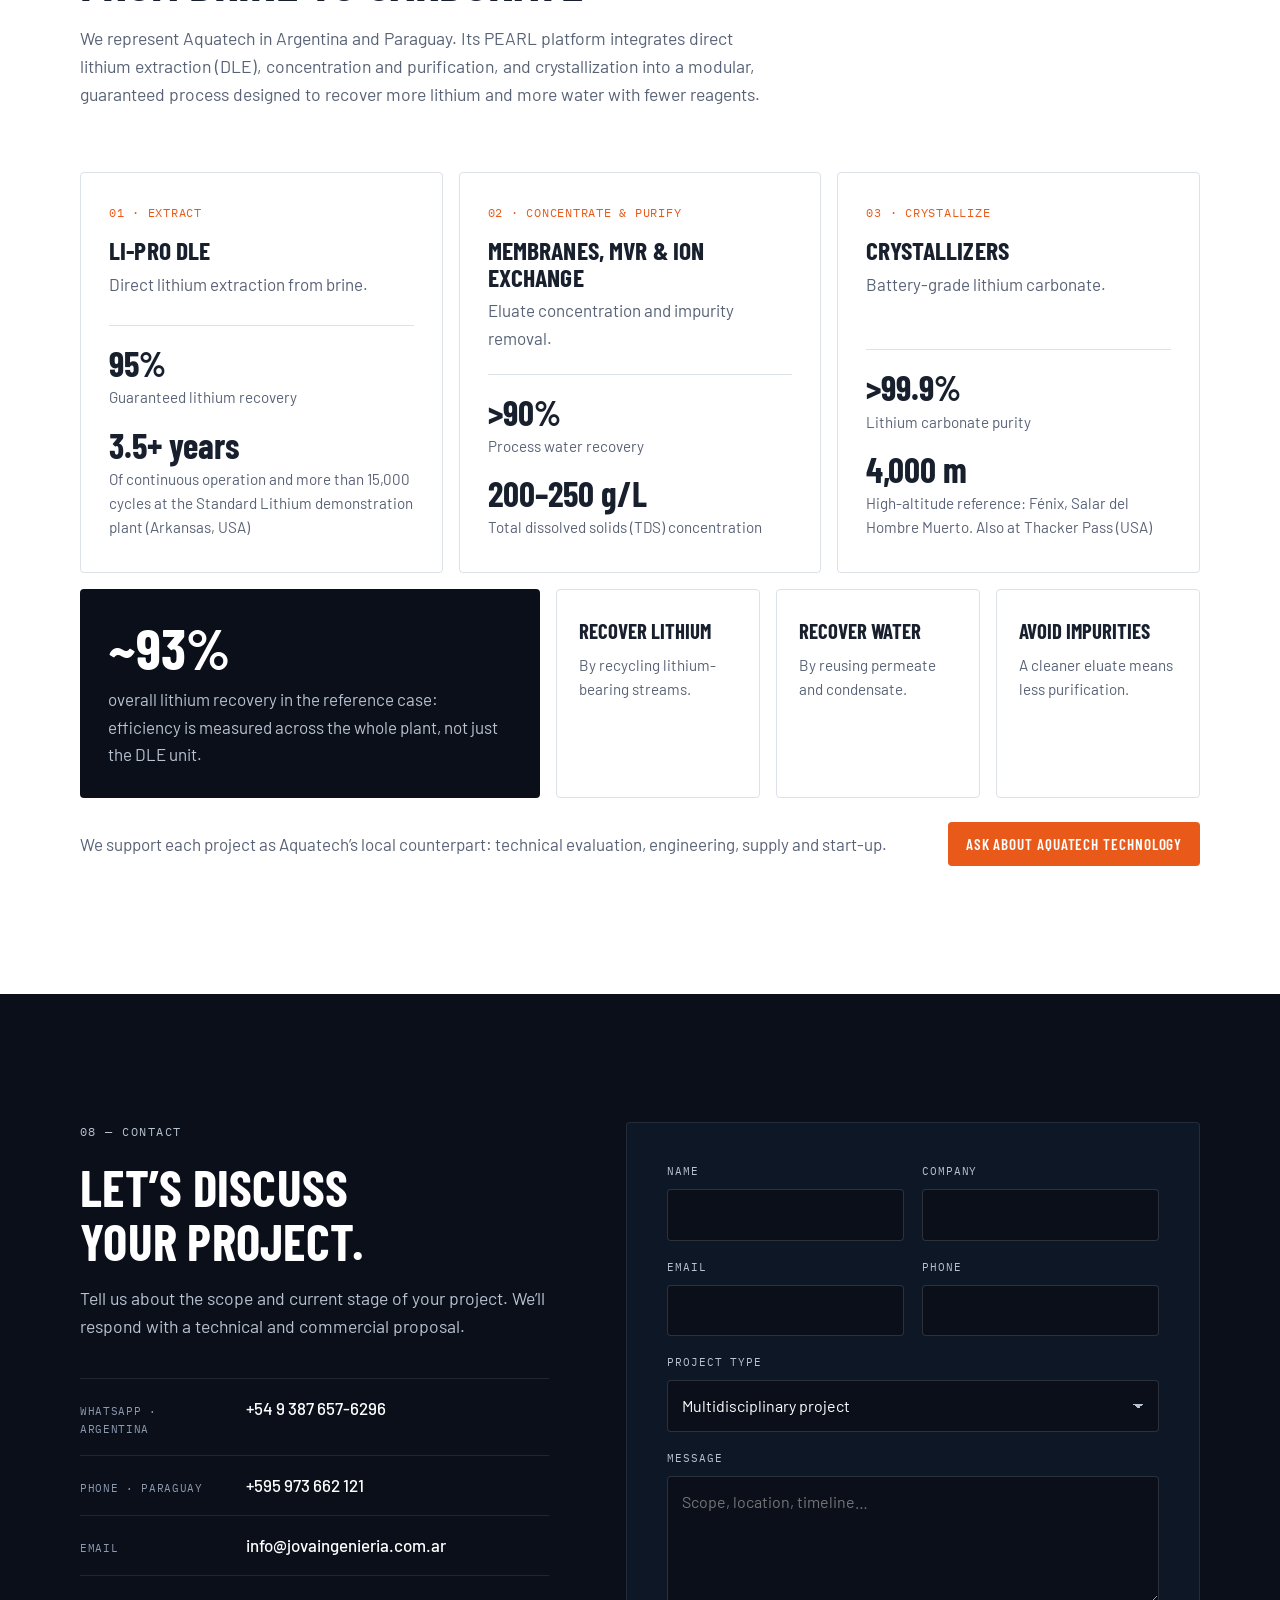
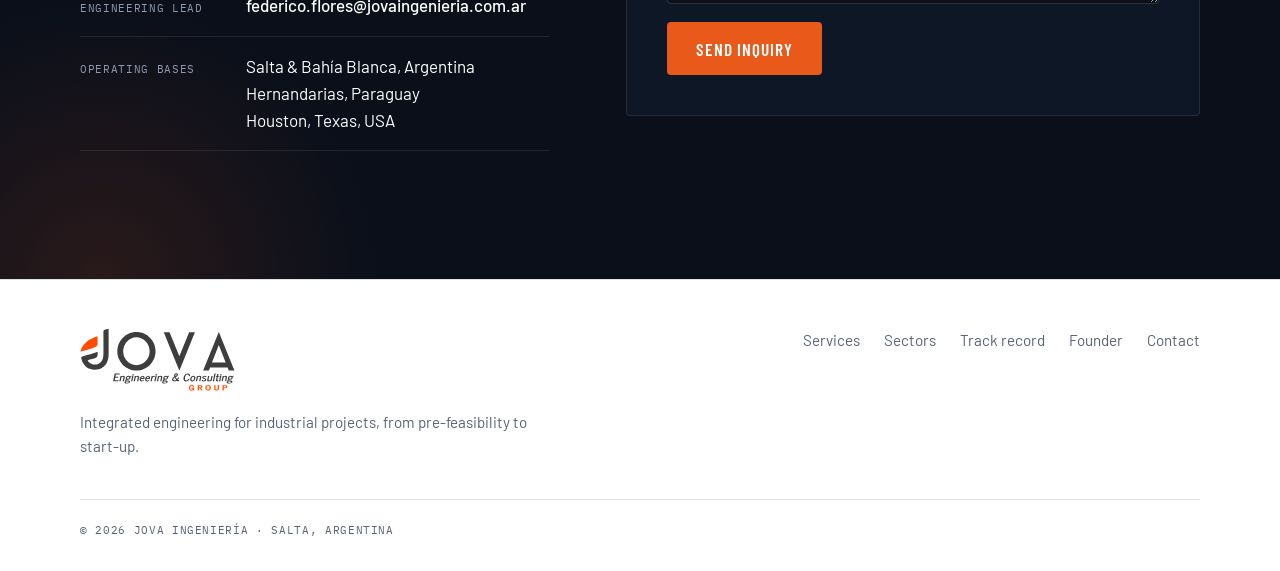
==== commit db50afe0: "Trayectoria: barcaza de compresión para Shell, U$D 150M Co-Authored-By: Claude Opus 5.5 <noreply@ant" ====
--- a/en/index.html
+++ b/en/index.html
@@ -431,6 +431,7 @@
           <p class="project__meta">Hanover Compression · New Iberia, Louisiana, USA</p>
           <p class="project__role mono">E&amp;IC engineering</p>
         </div>
+        <span class="project__value mono">USD 150M</span>
       </li>
       <li class="project" data-sector="oilgas">
         <span class="project__year mono">2000 — 01</span>
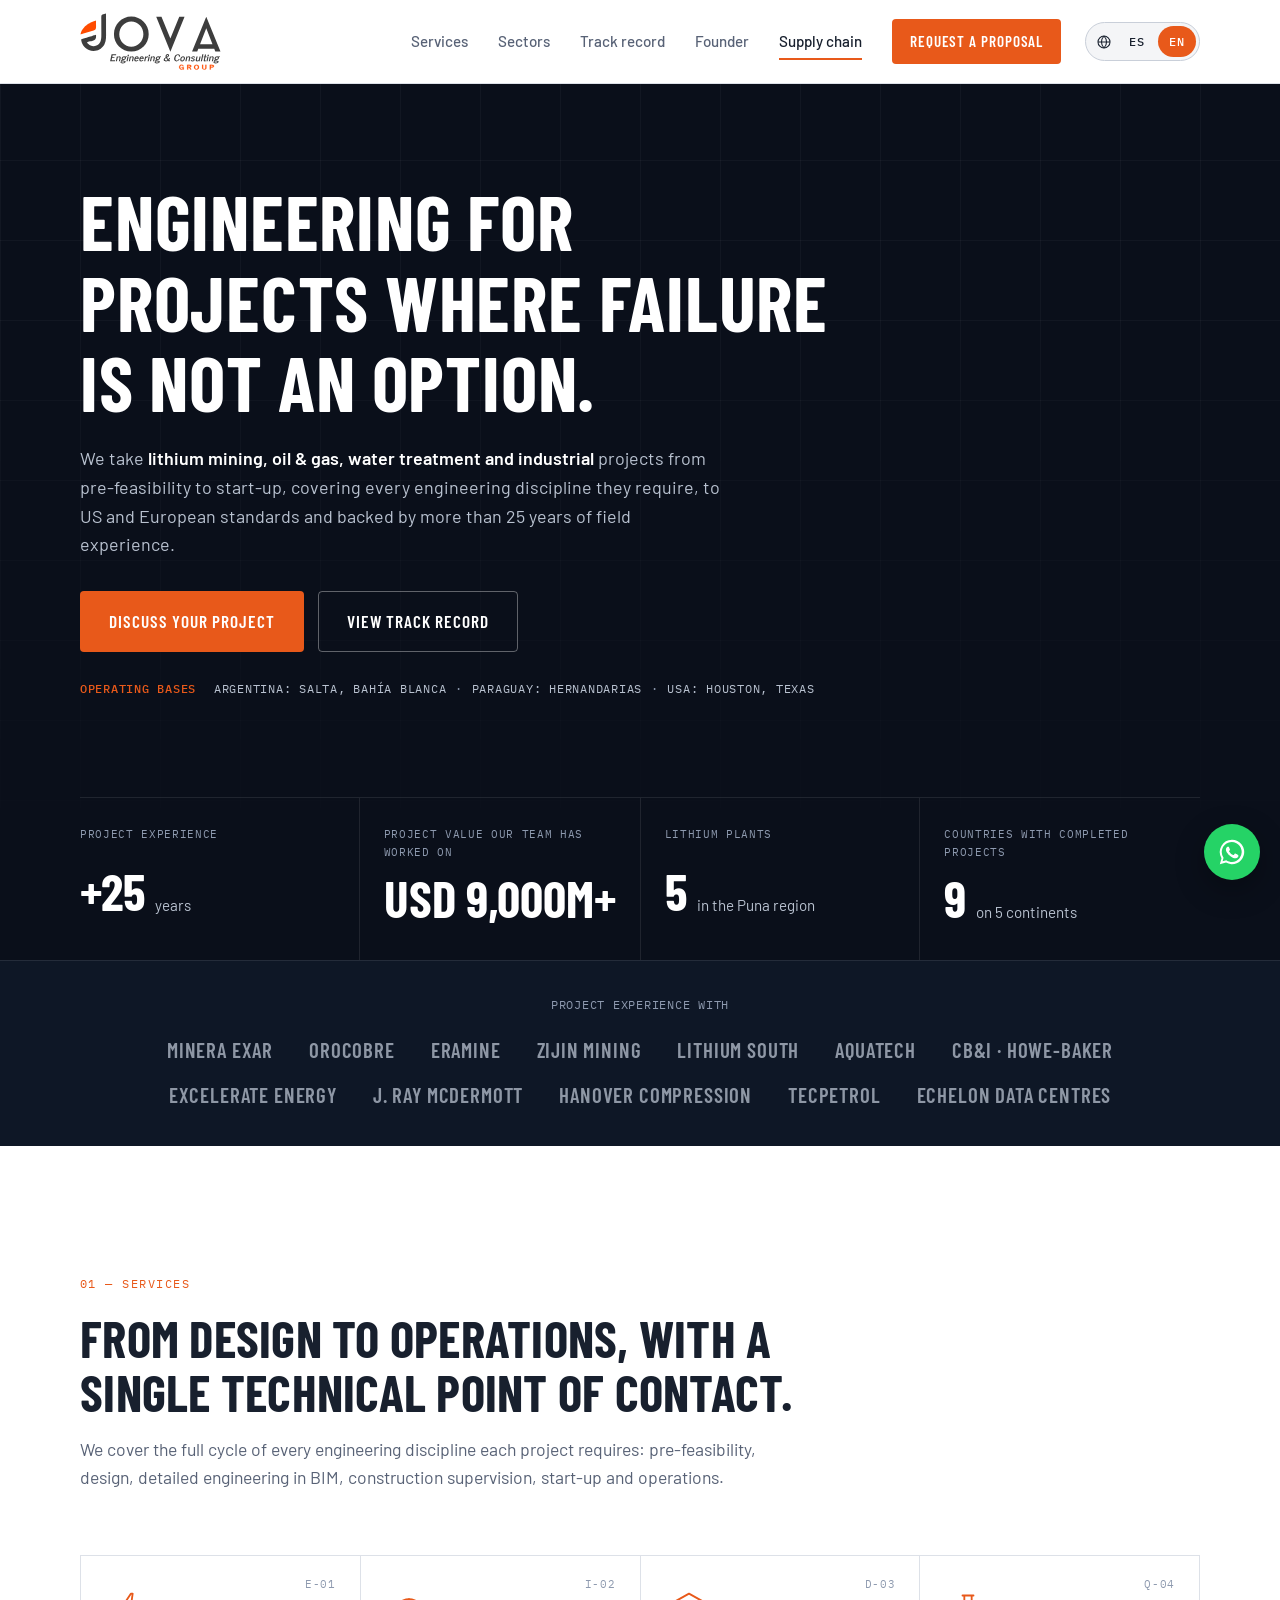
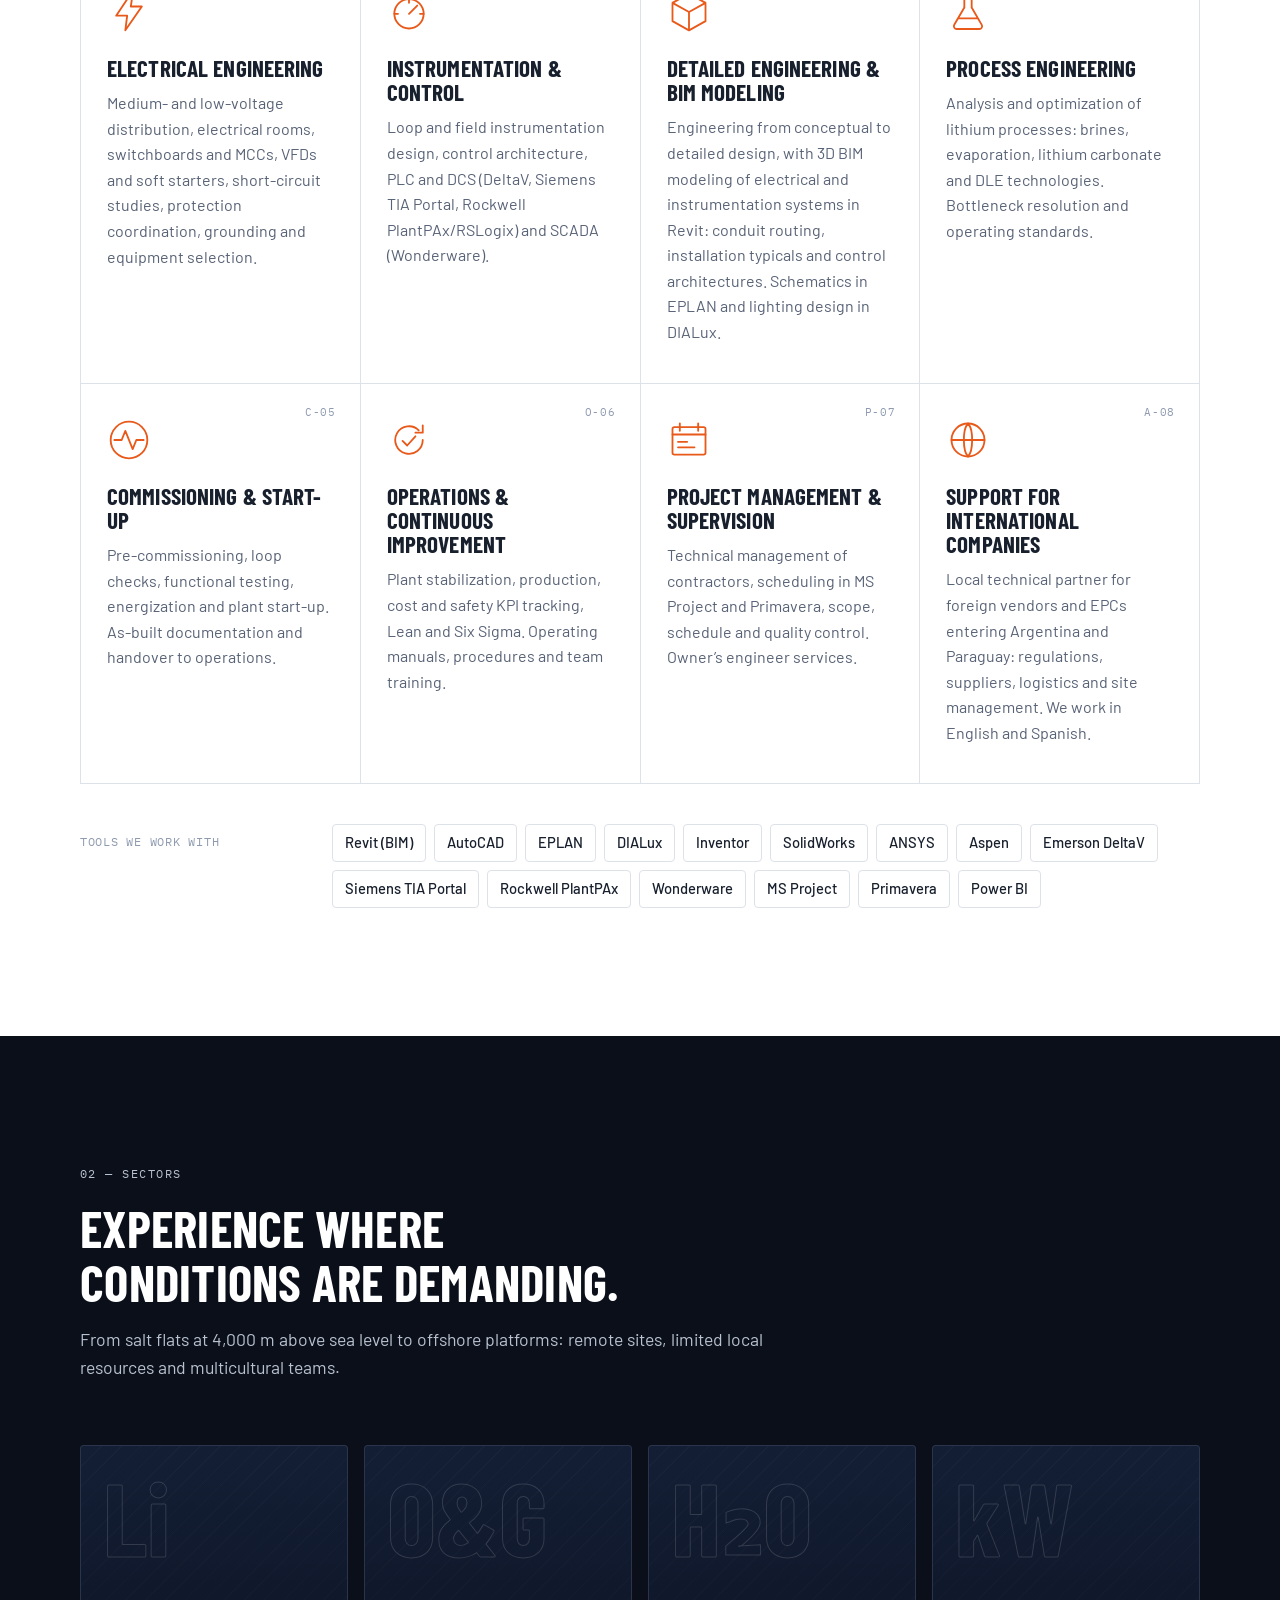
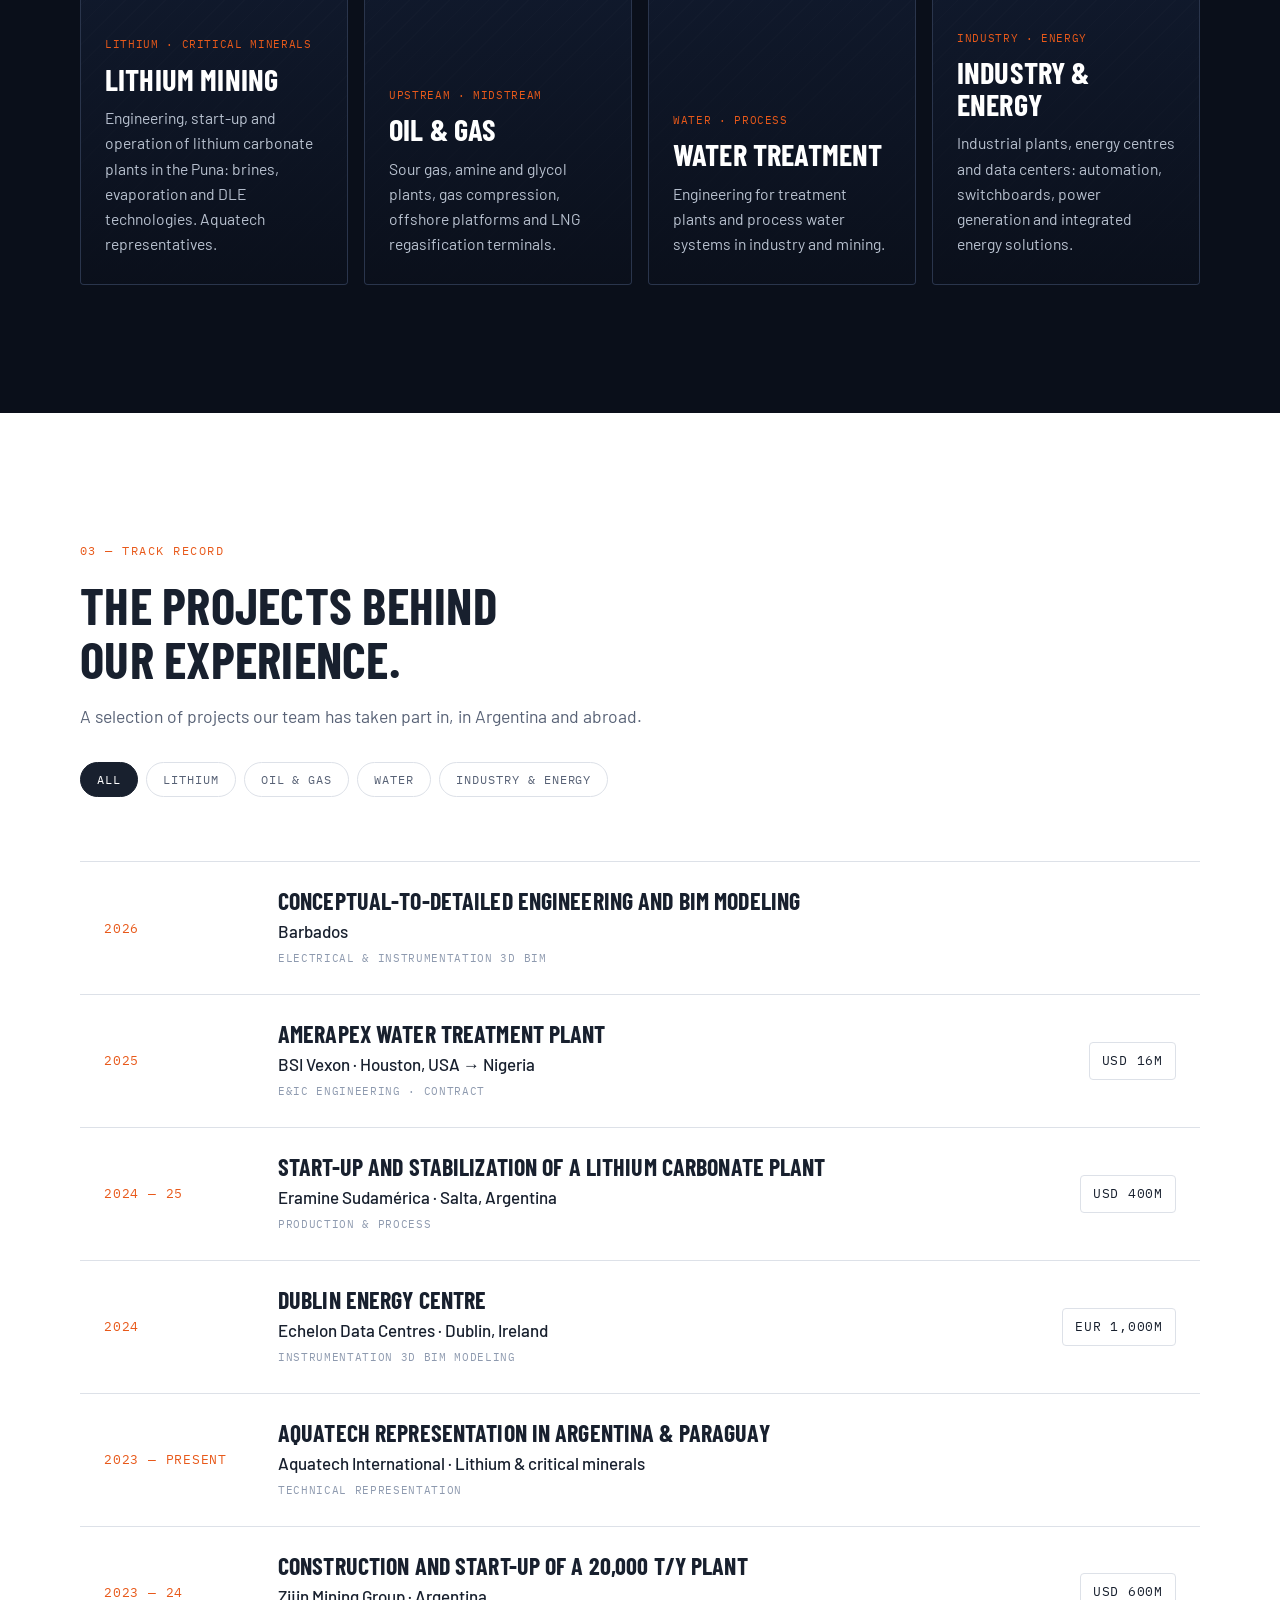
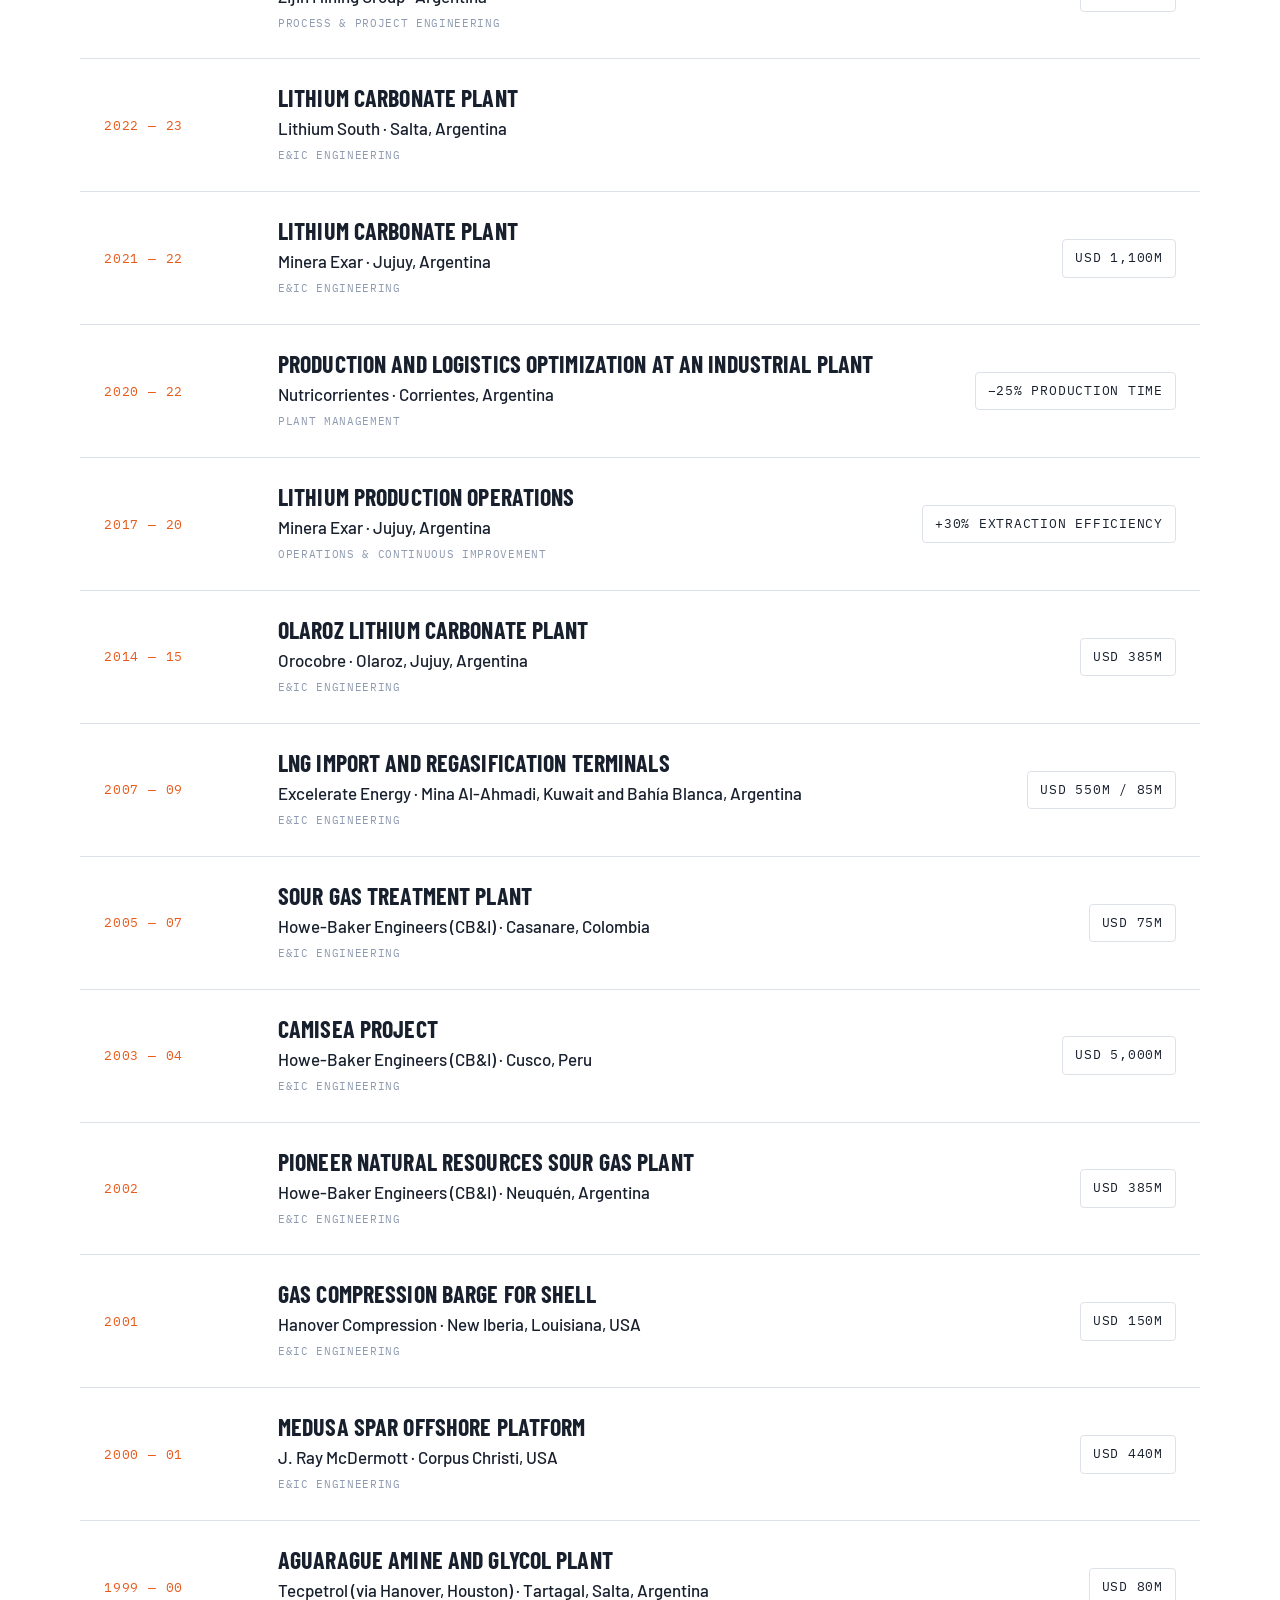
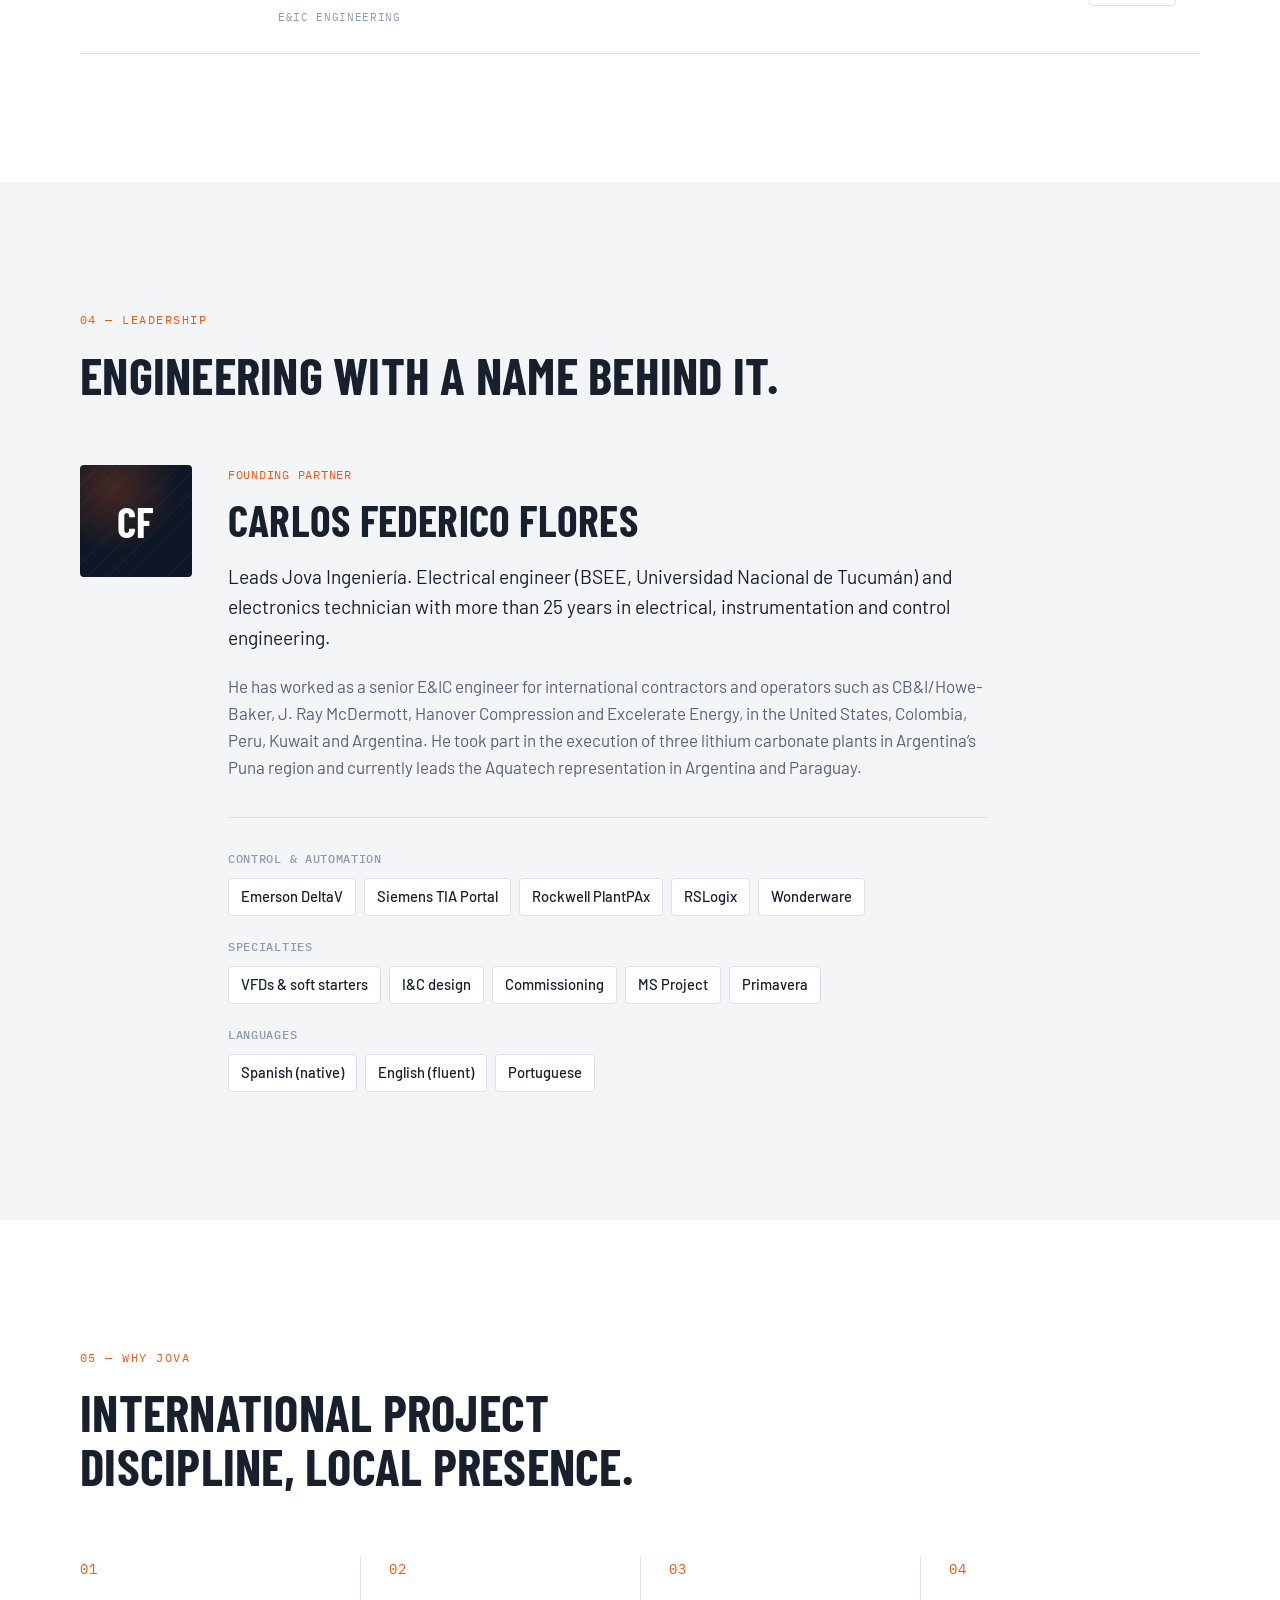
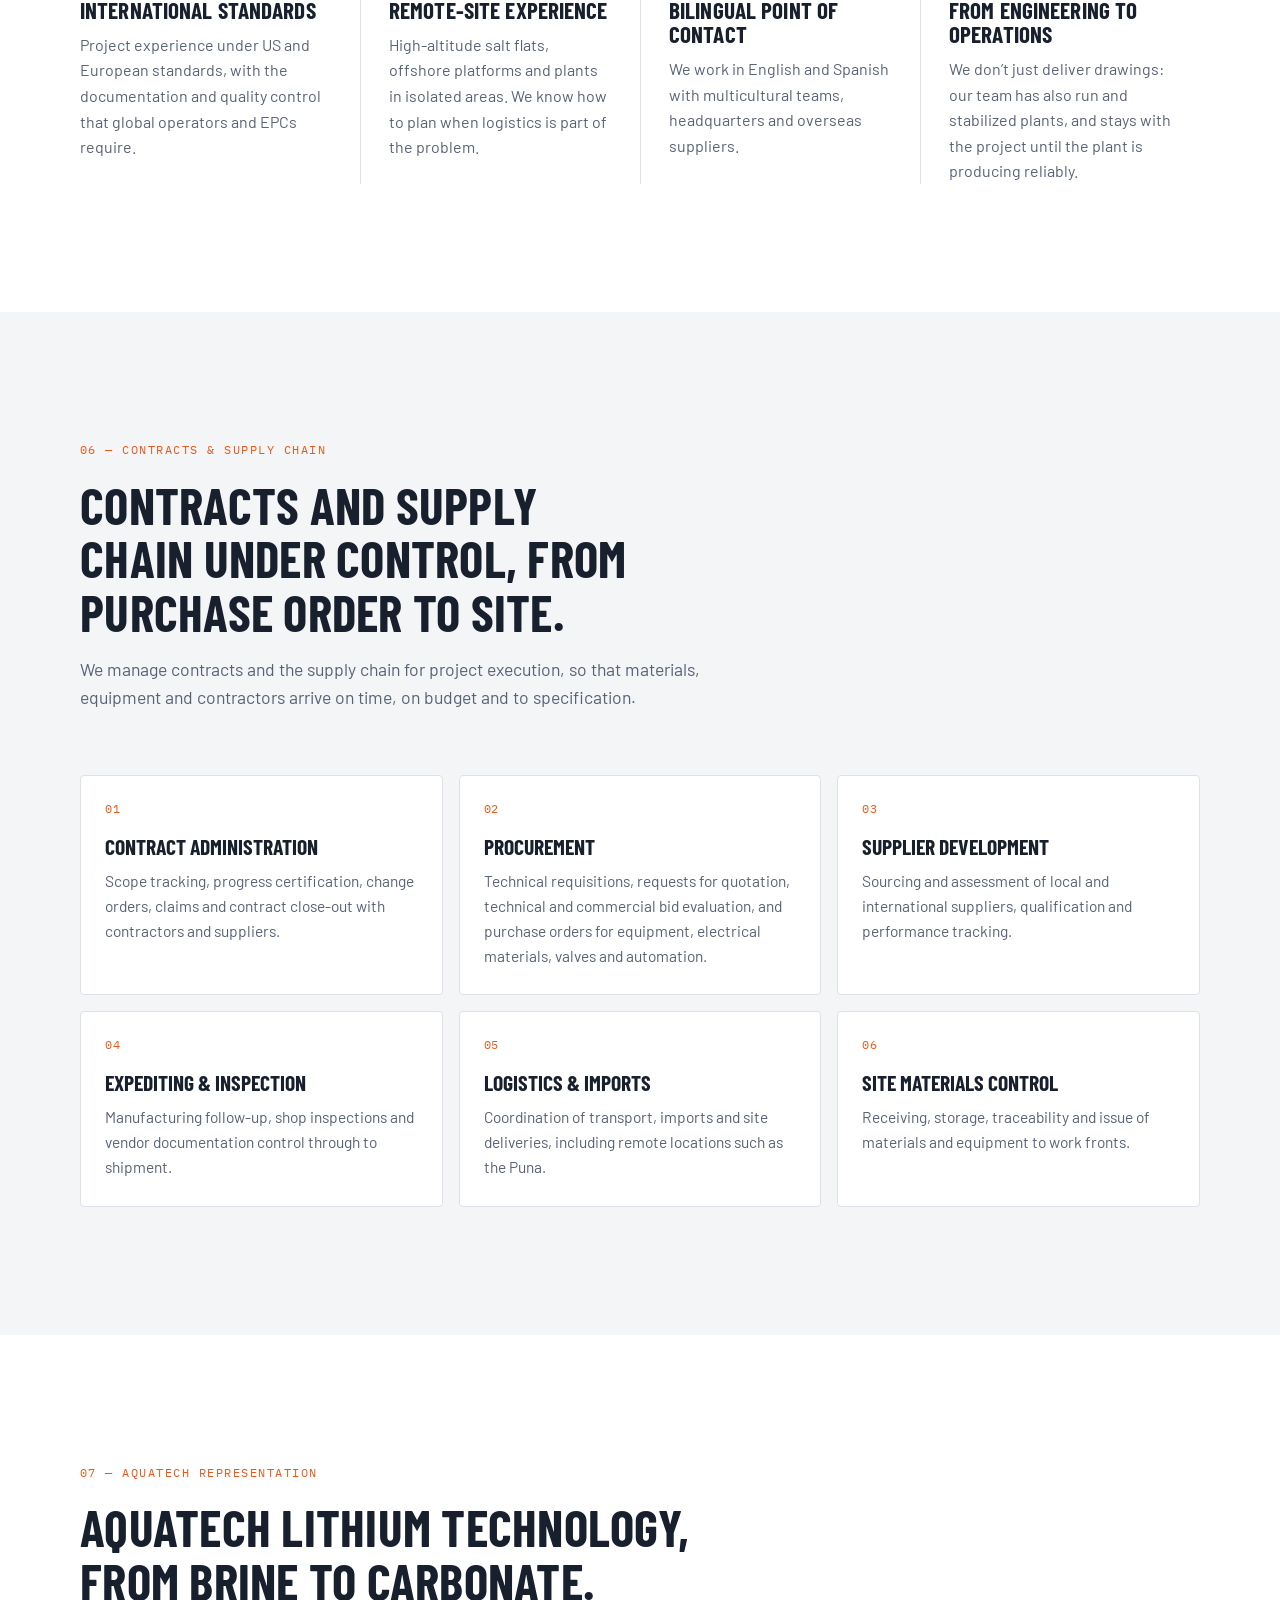
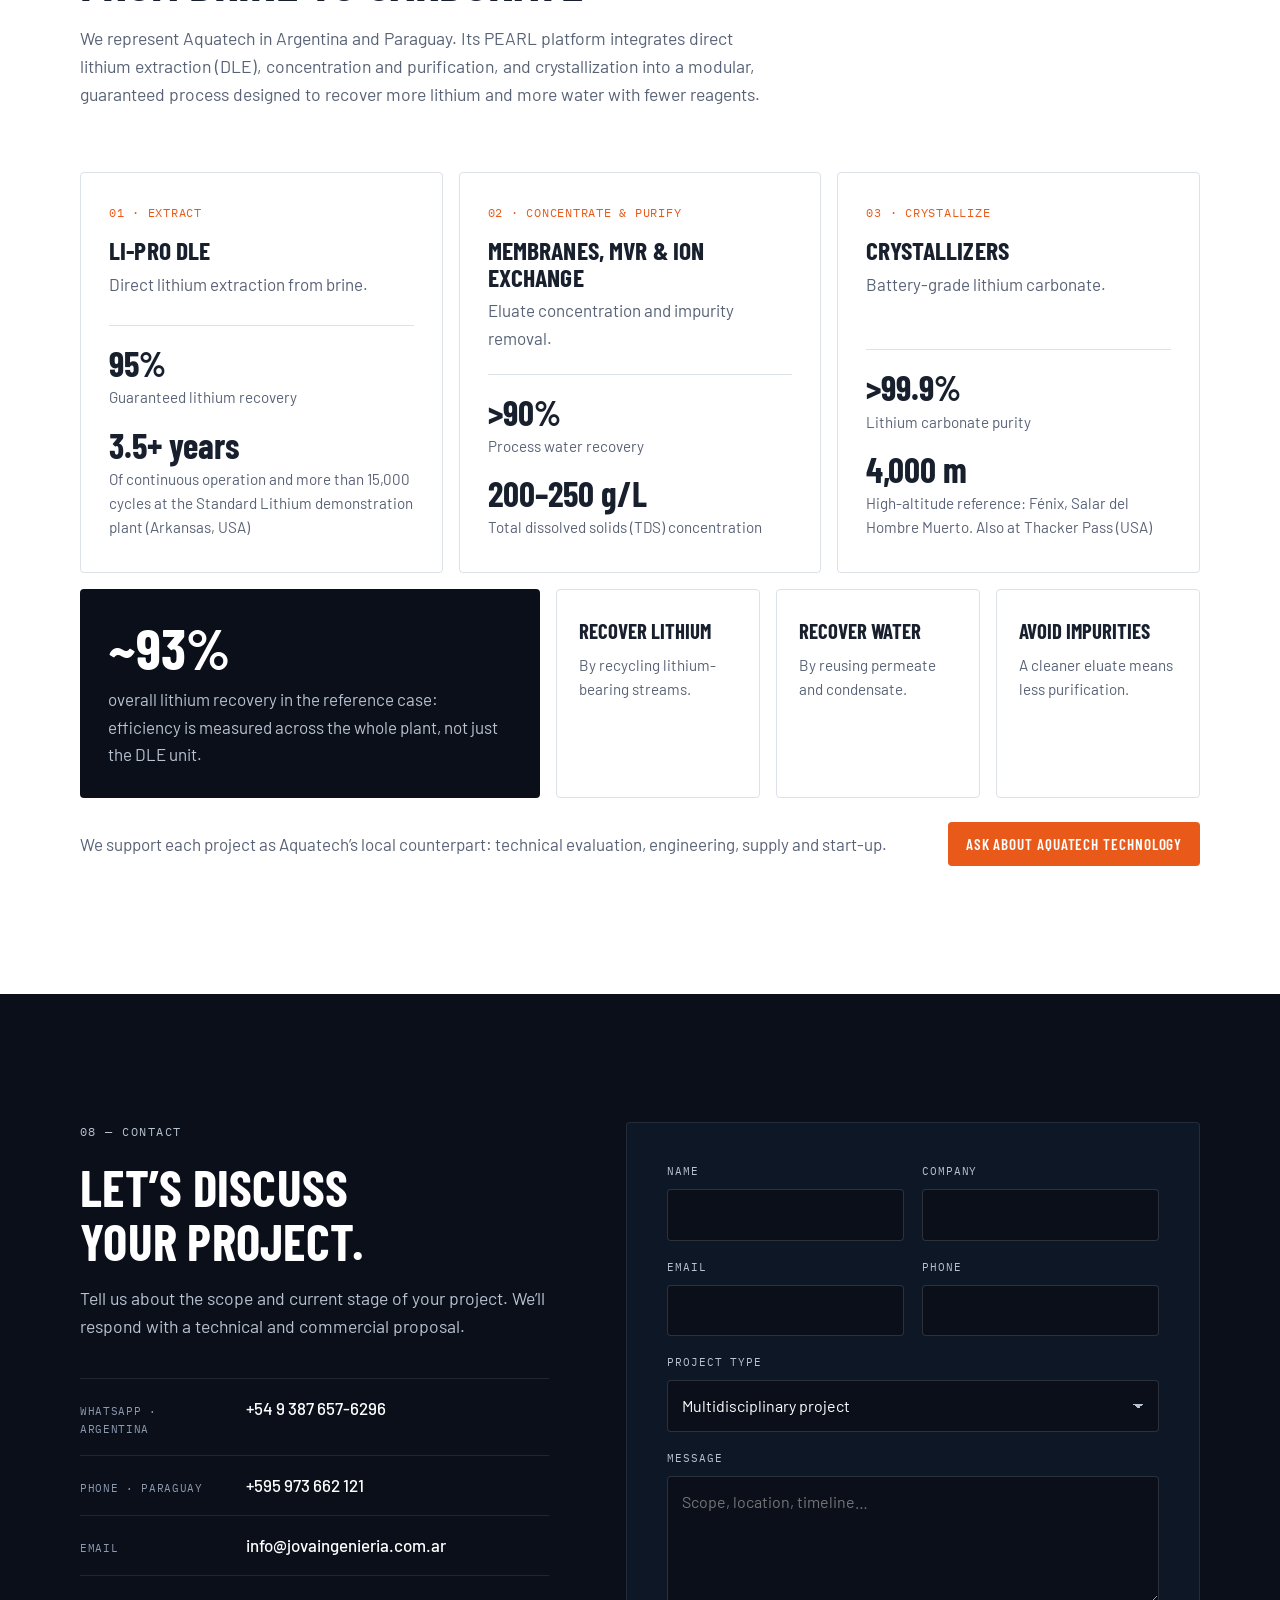
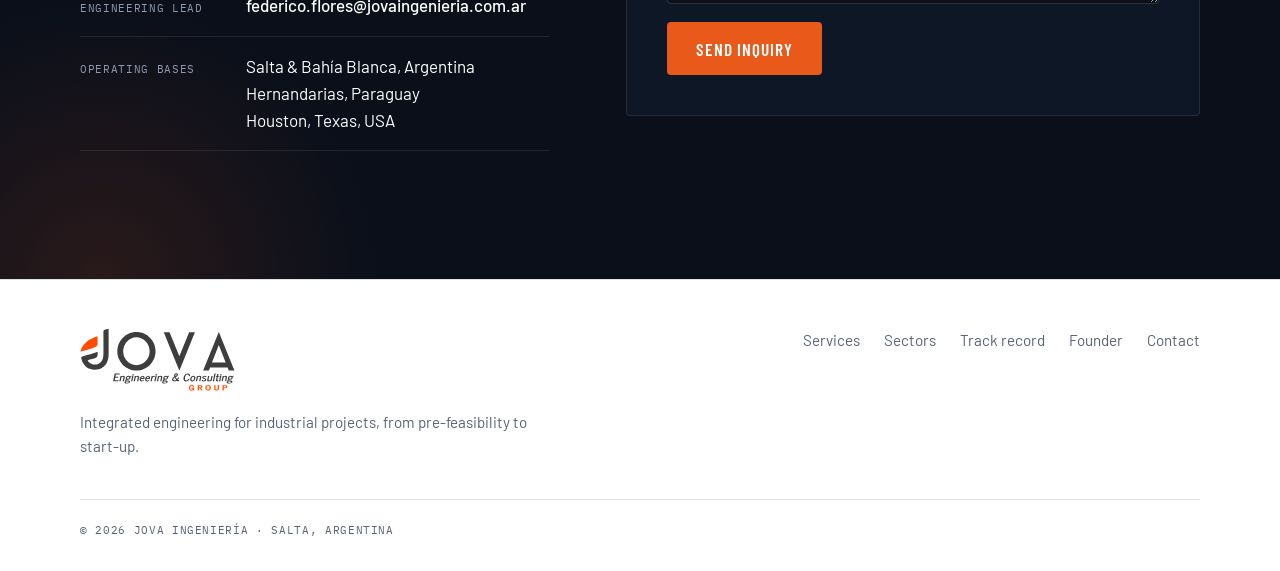
==== commit c800551d: "Sección 04: el rol del fundador queda solo como "Socio fundador" Se quita "Ingeniería E&IC" del rótu" ====
--- a/en/index.html
+++ b/en/index.html
@@ -471,7 +471,7 @@
       </figure>
 
       <div class="member__copy">
-        <p class="member__role mono">Founding Partner · E&amp;IC Engineering</p>
+        <p class="member__role mono">Founding Partner</p>
         <h3 class="member__name">Carlos Federico Flores</h3>
         <p class="founder__lead">
           Leads Jova Ingeniería. Electrical engineer (BSEE, Universidad Nacional de Tucumán) and electronics technician
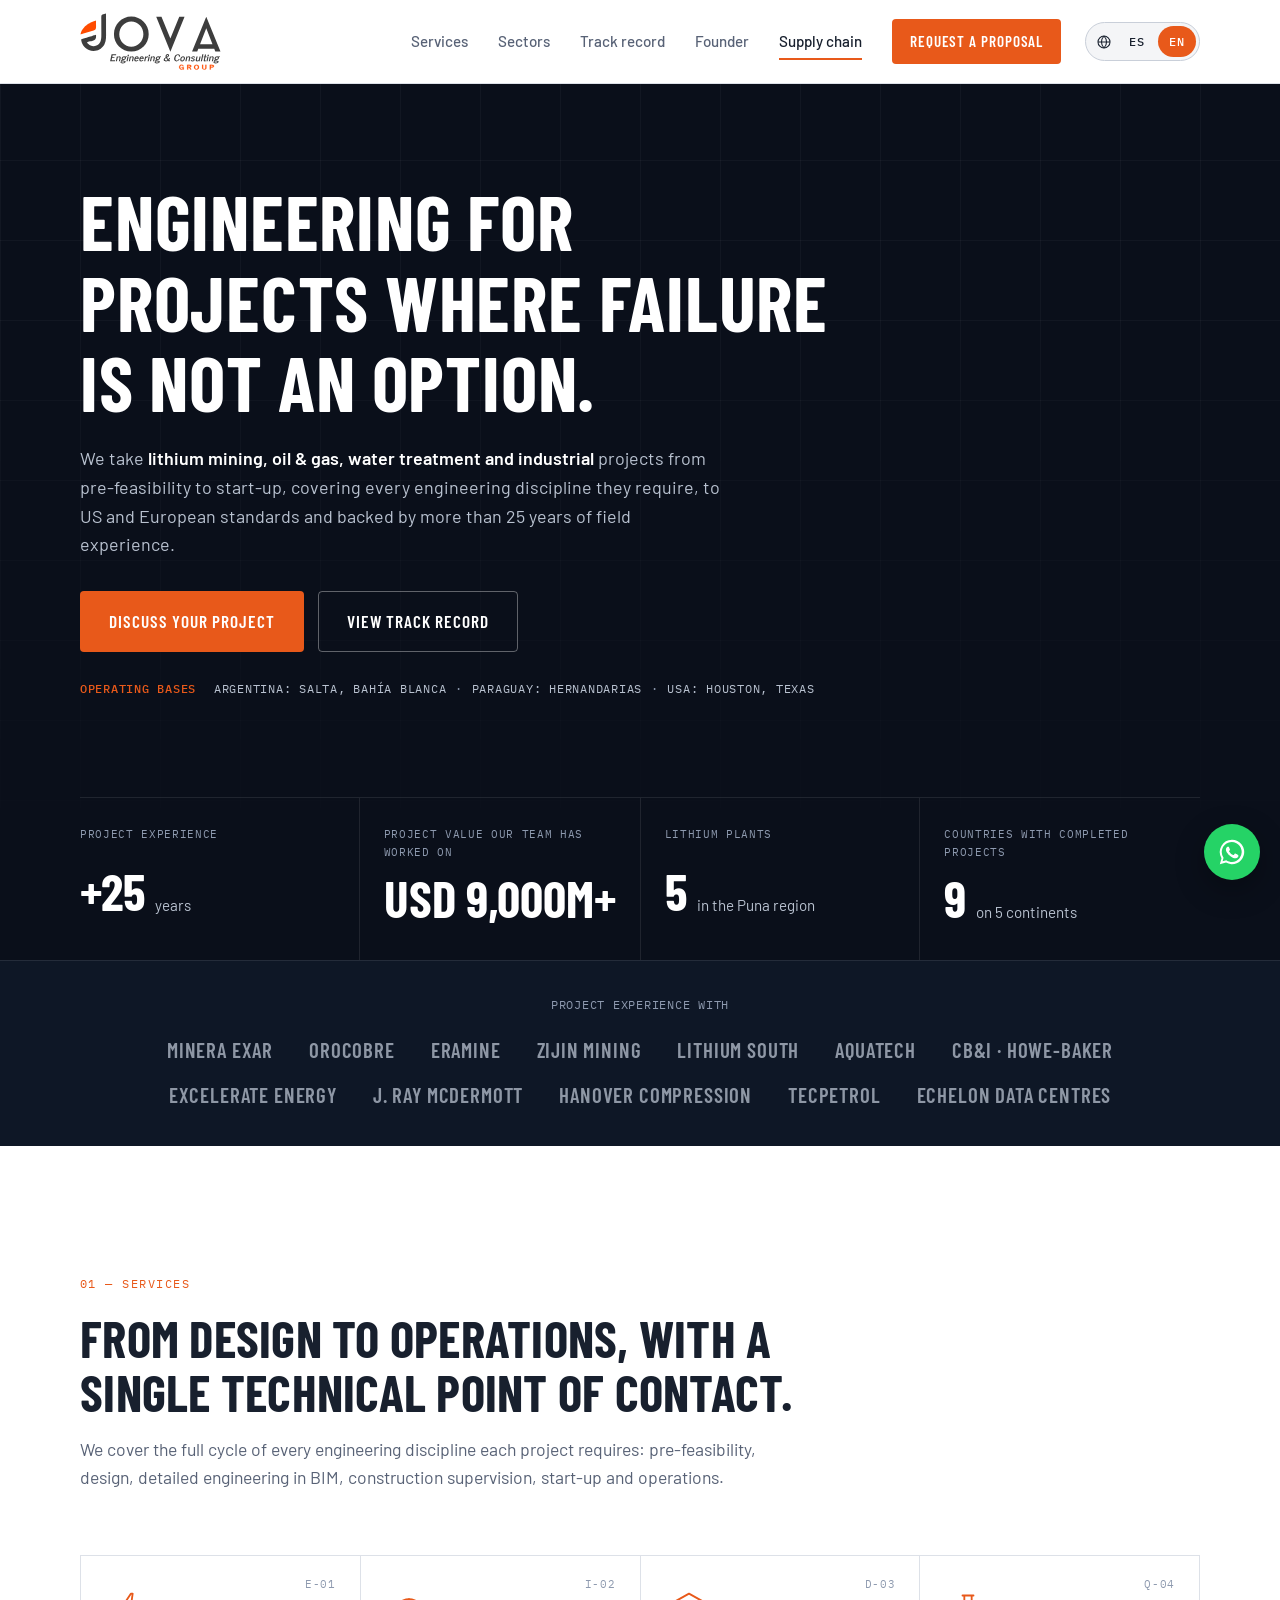
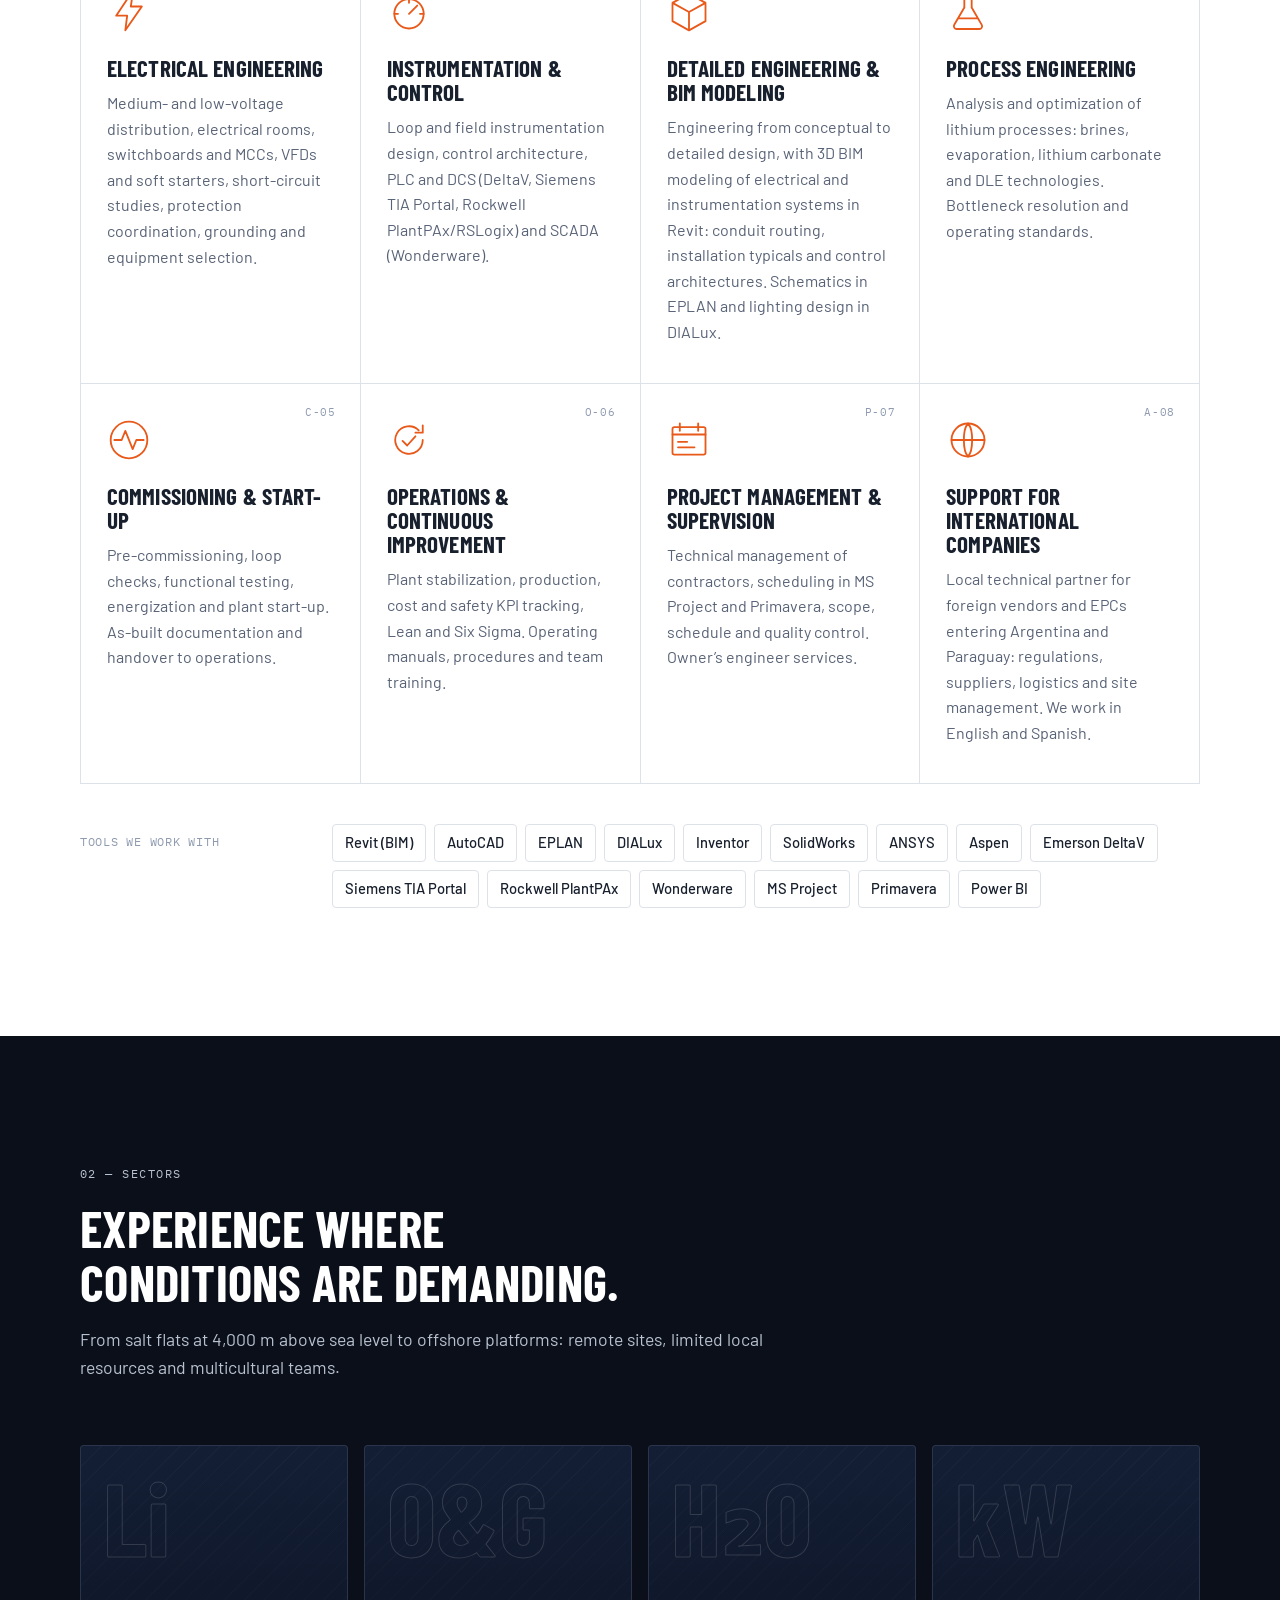
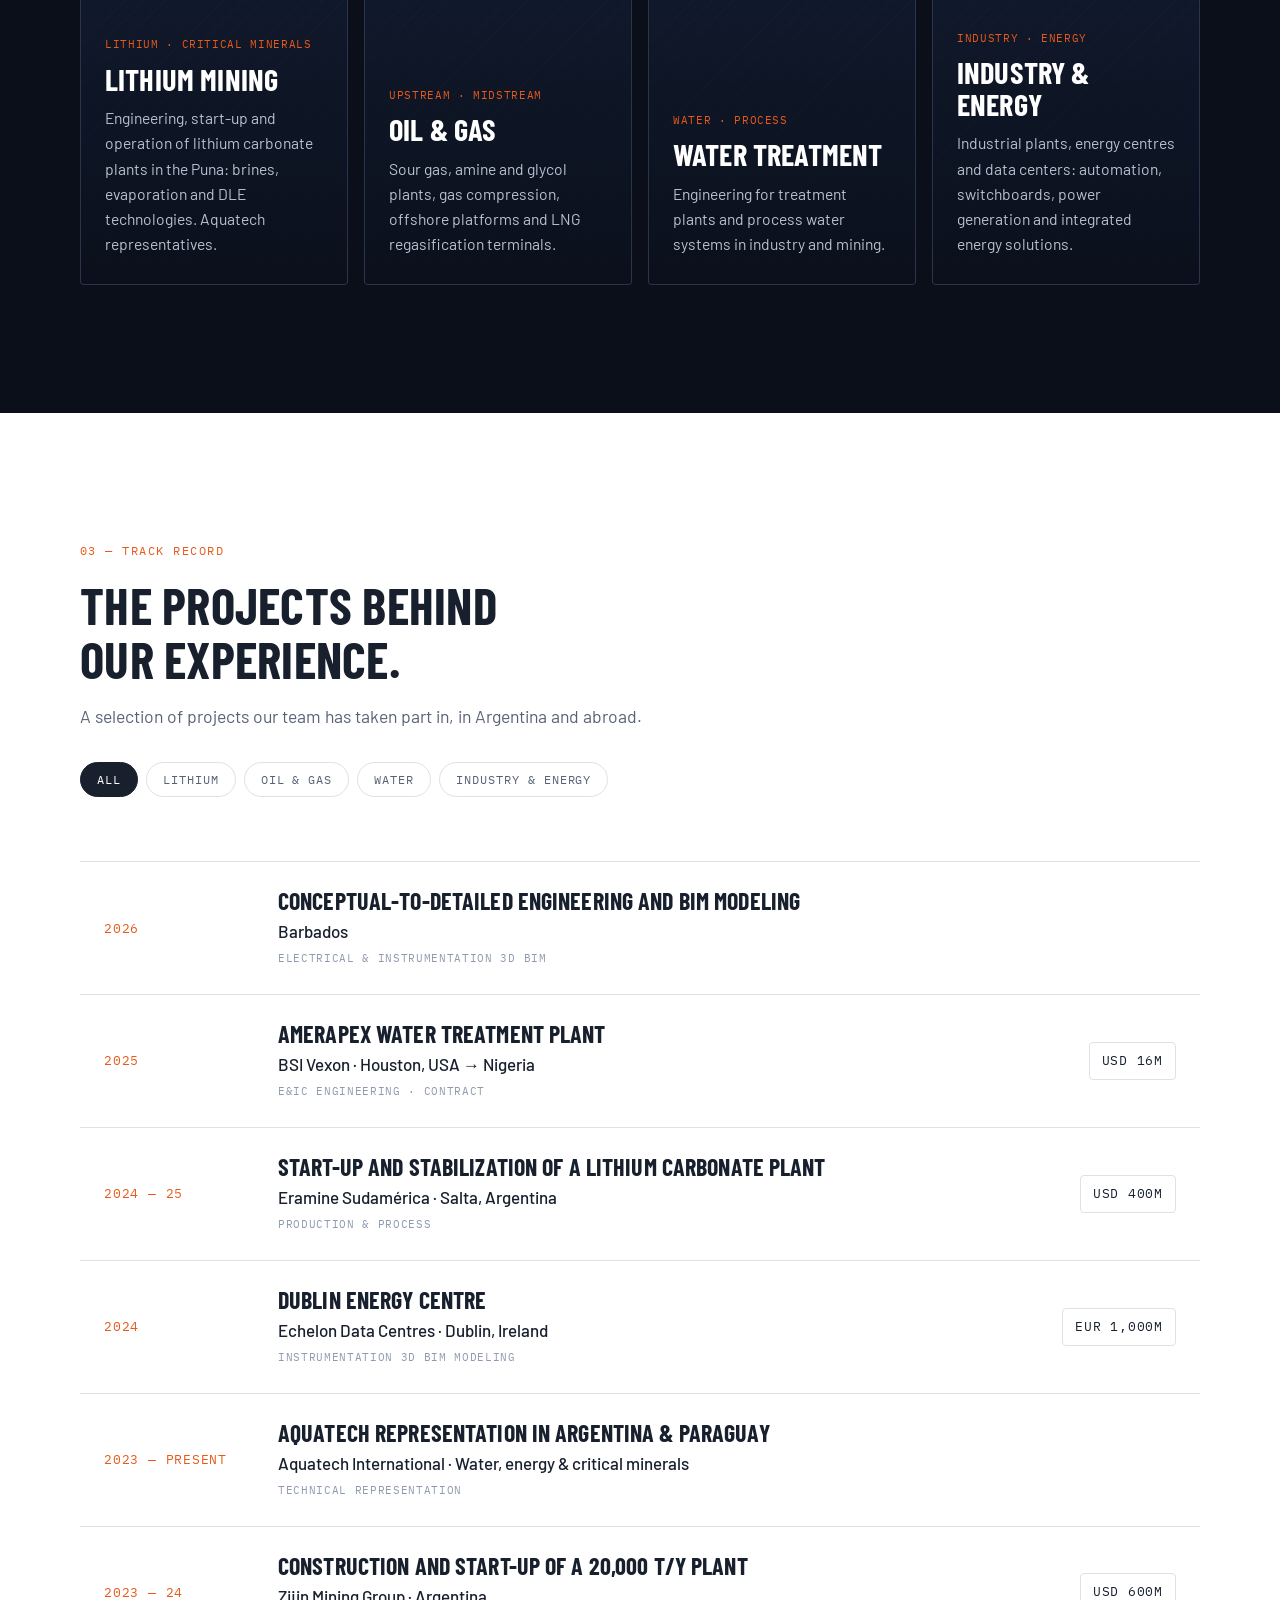
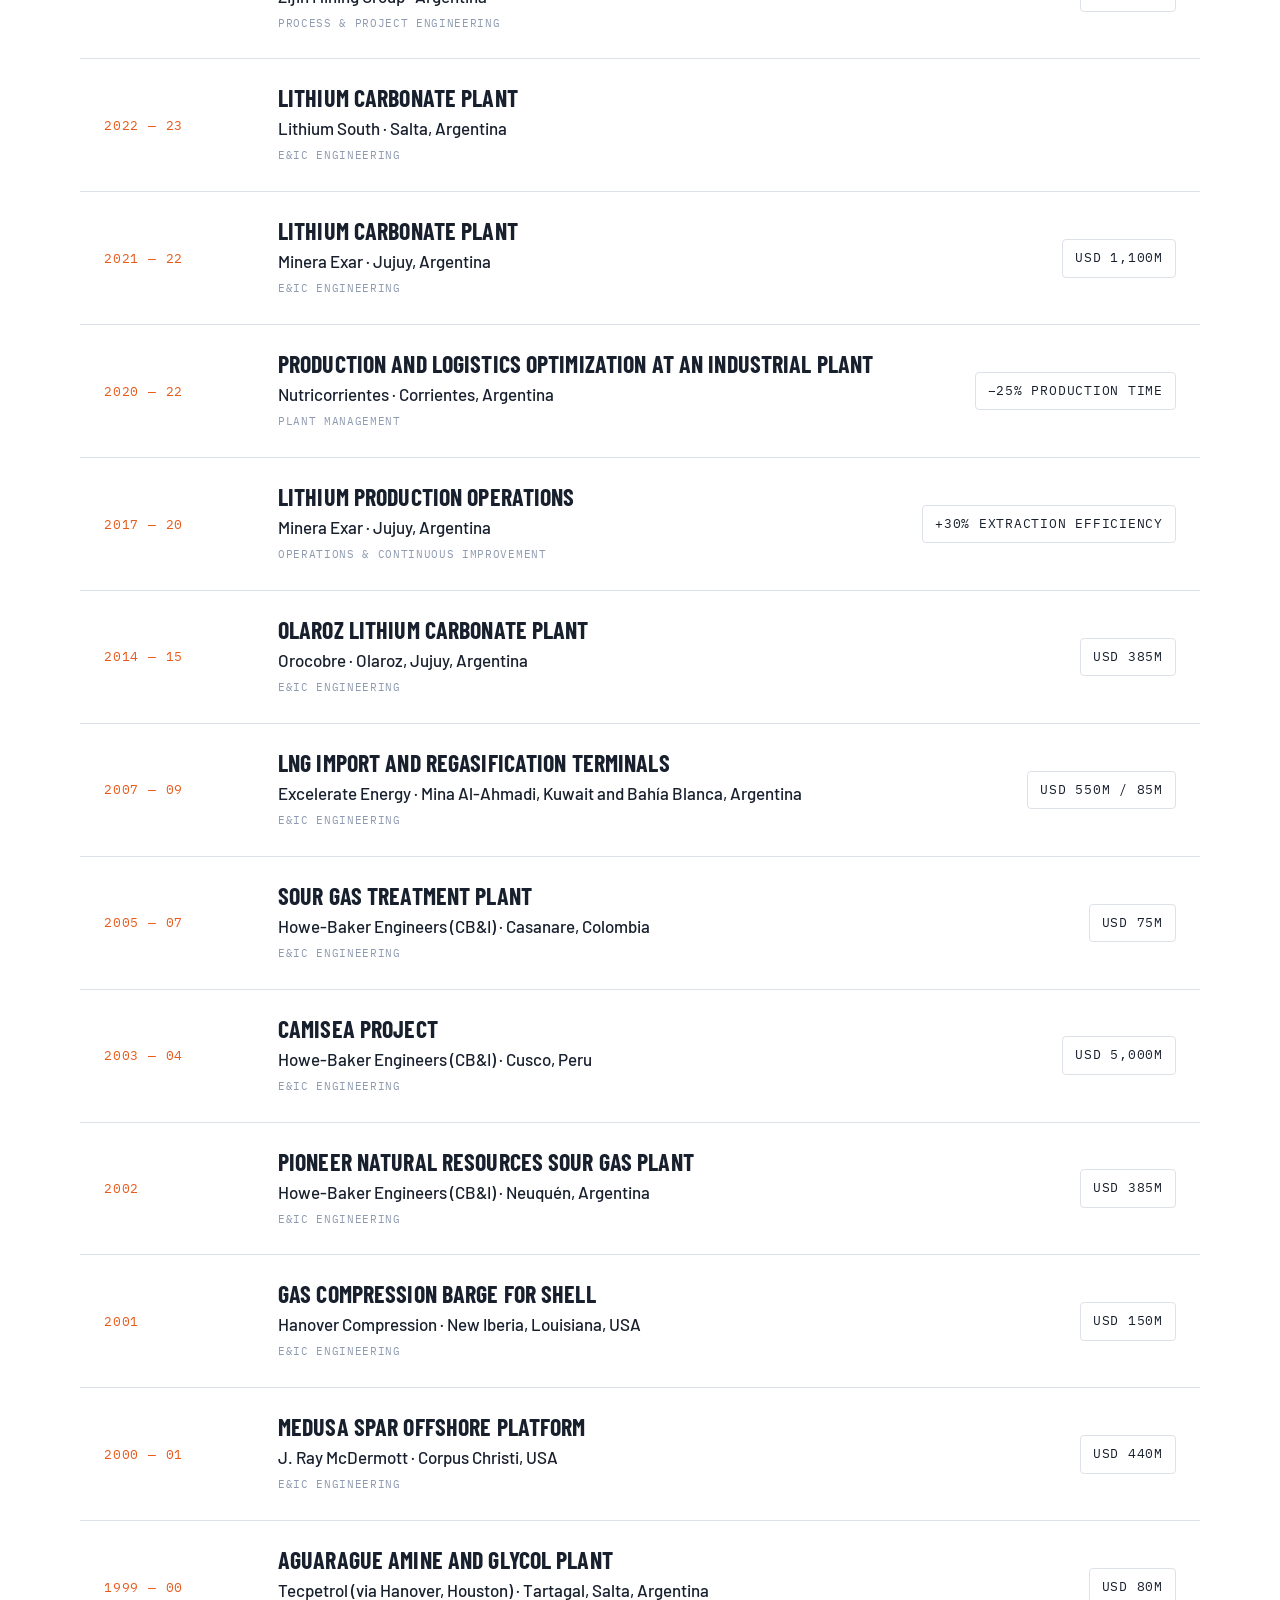
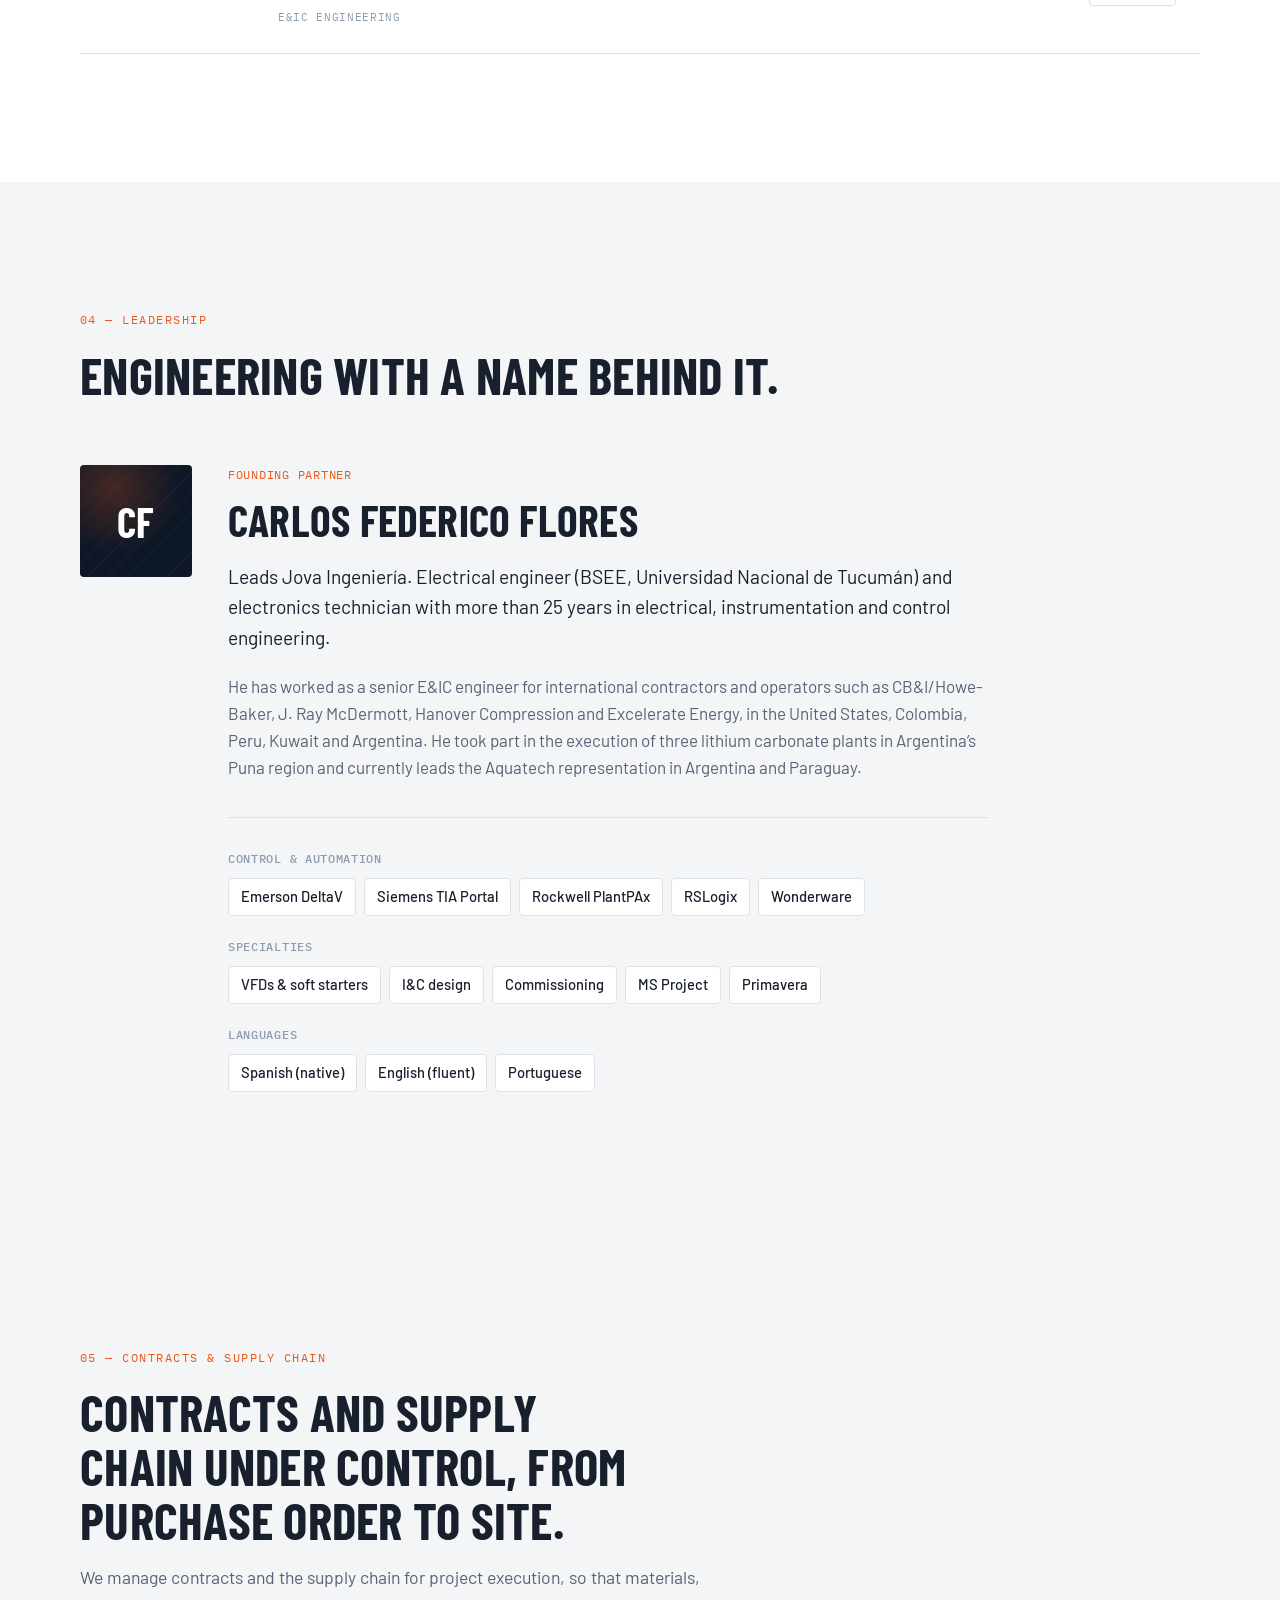
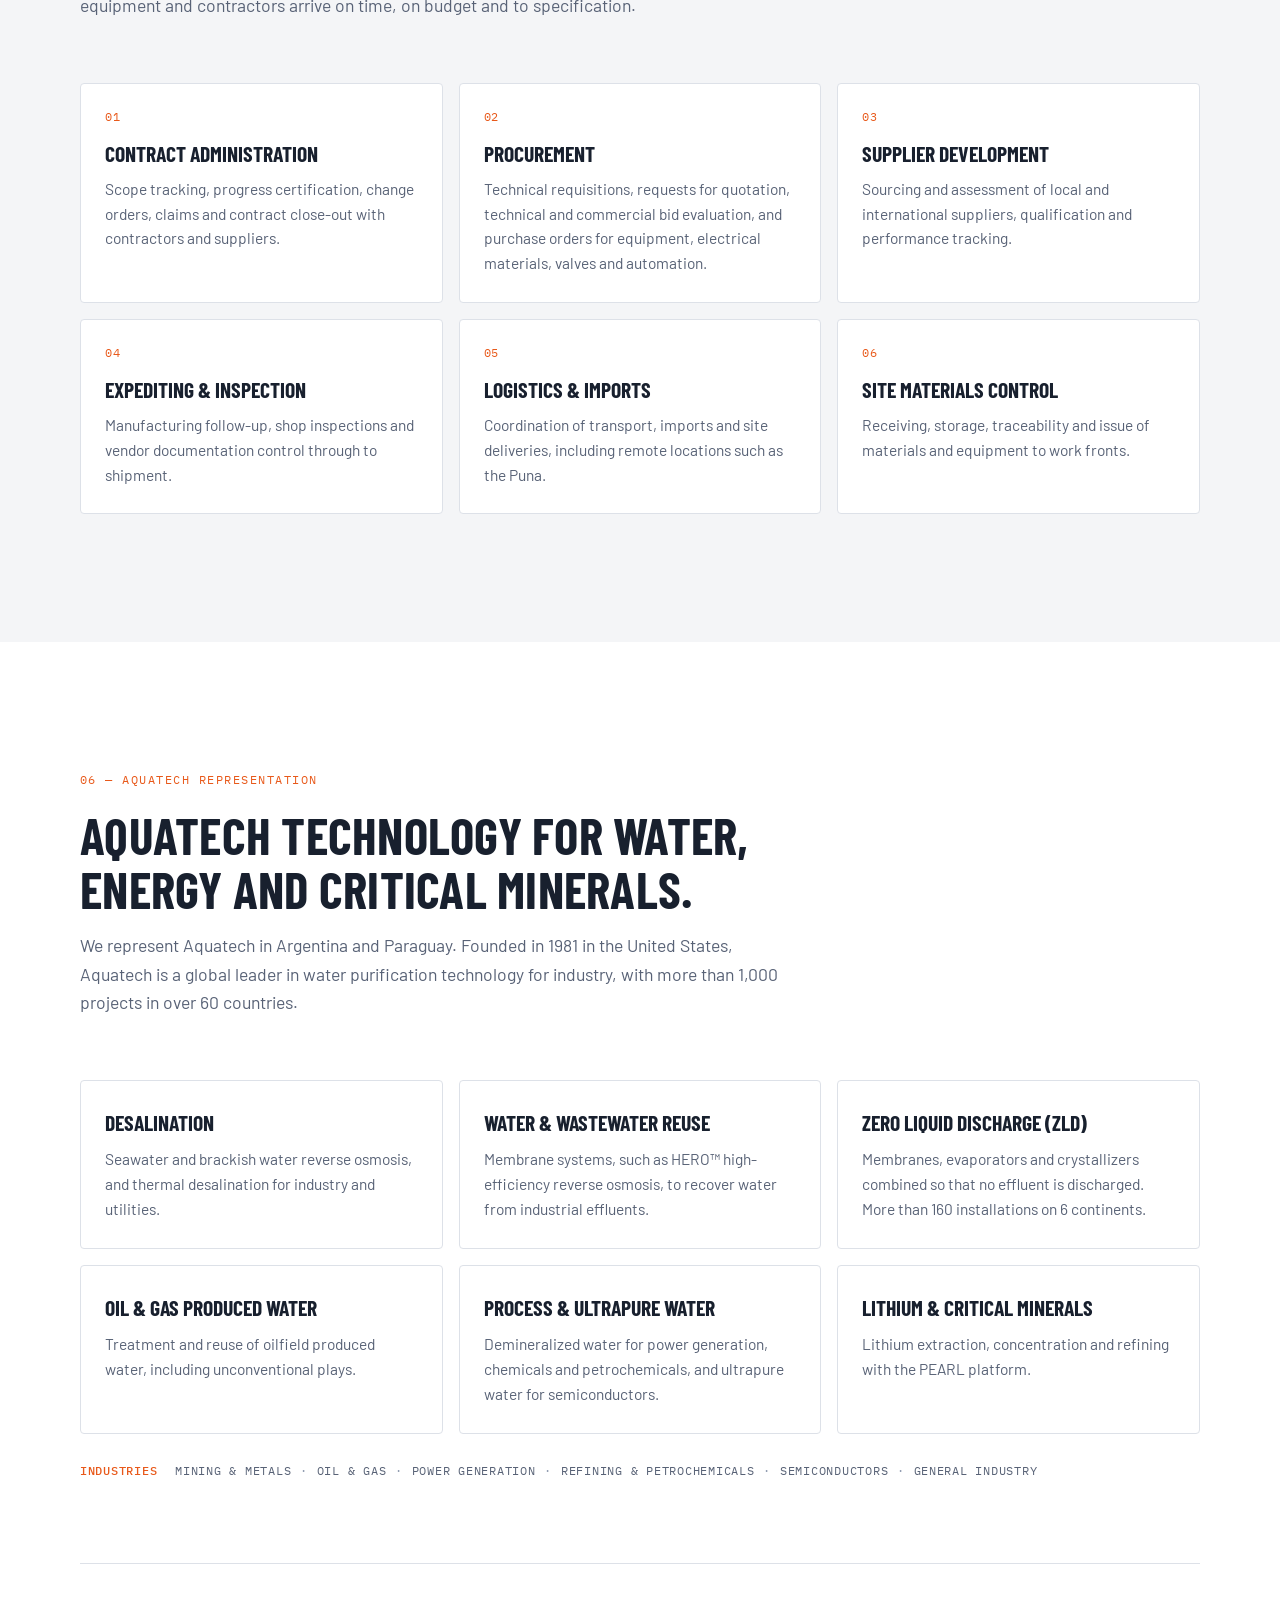
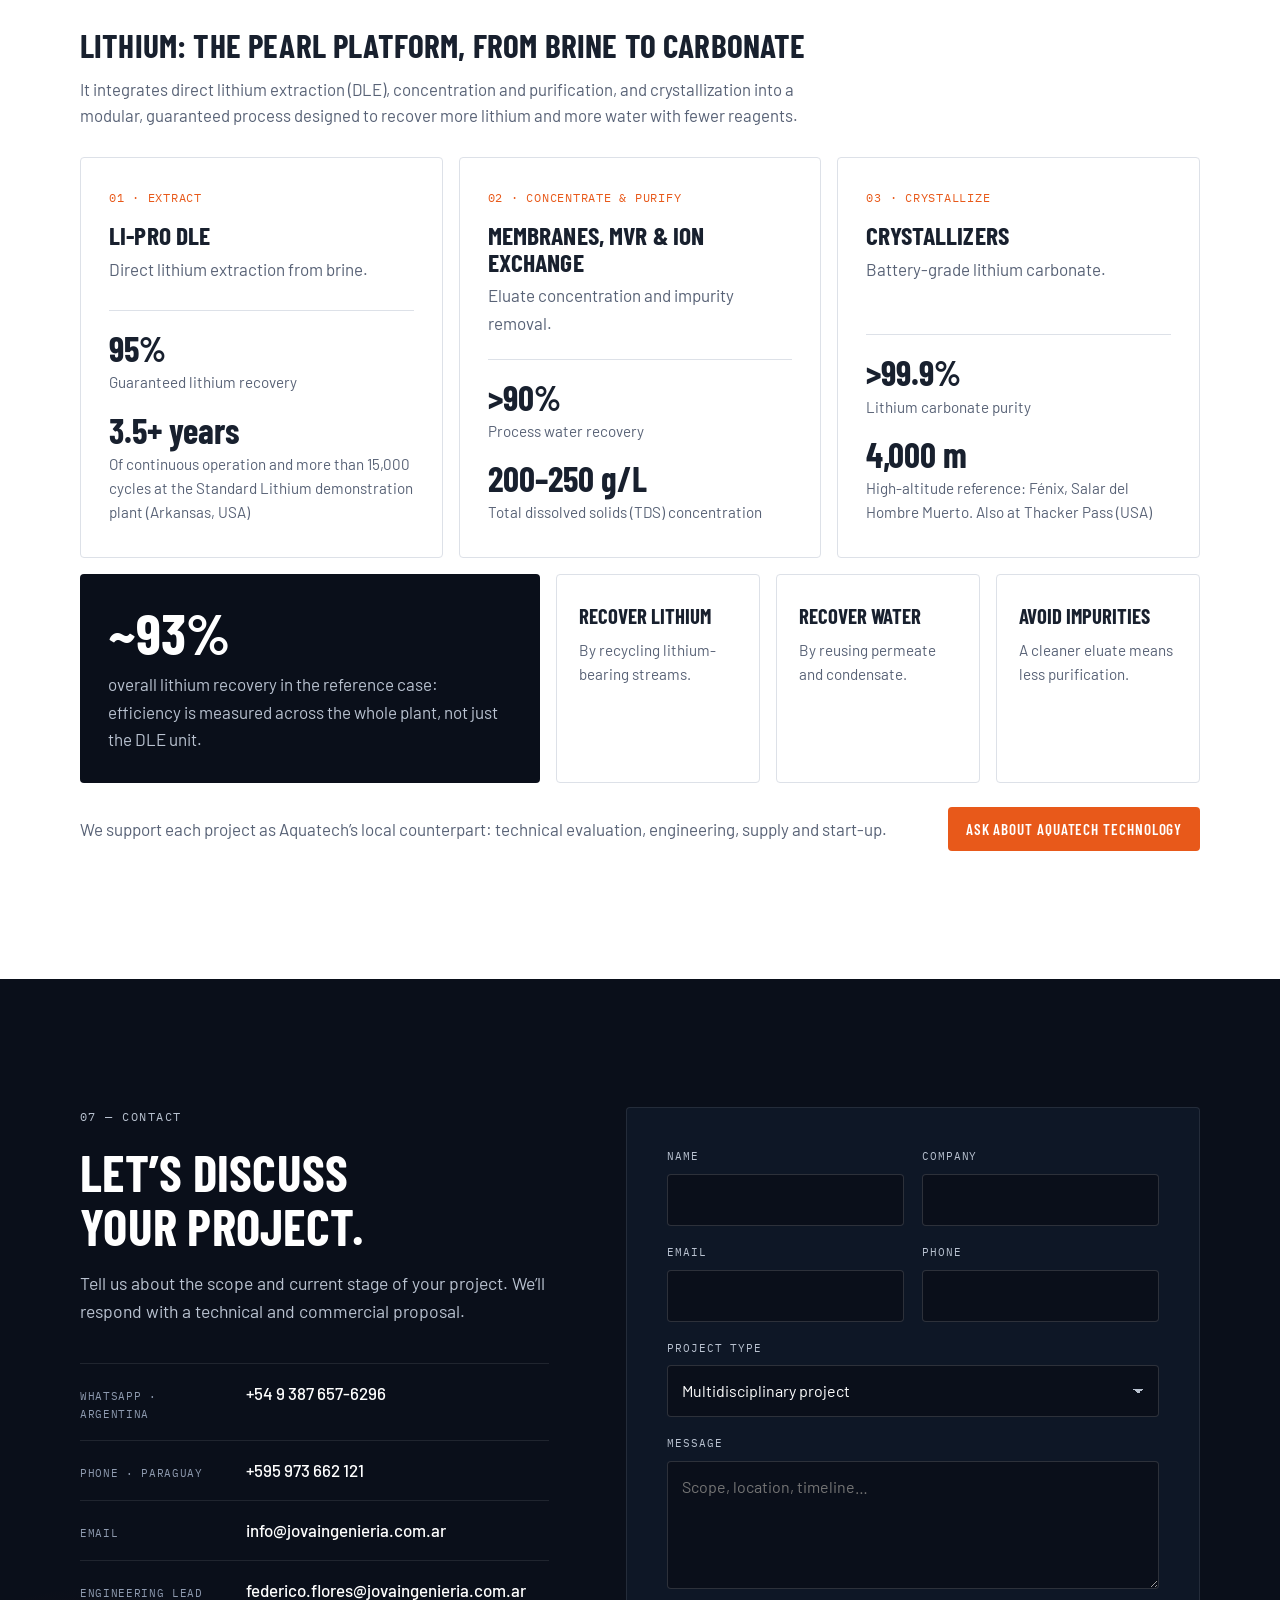
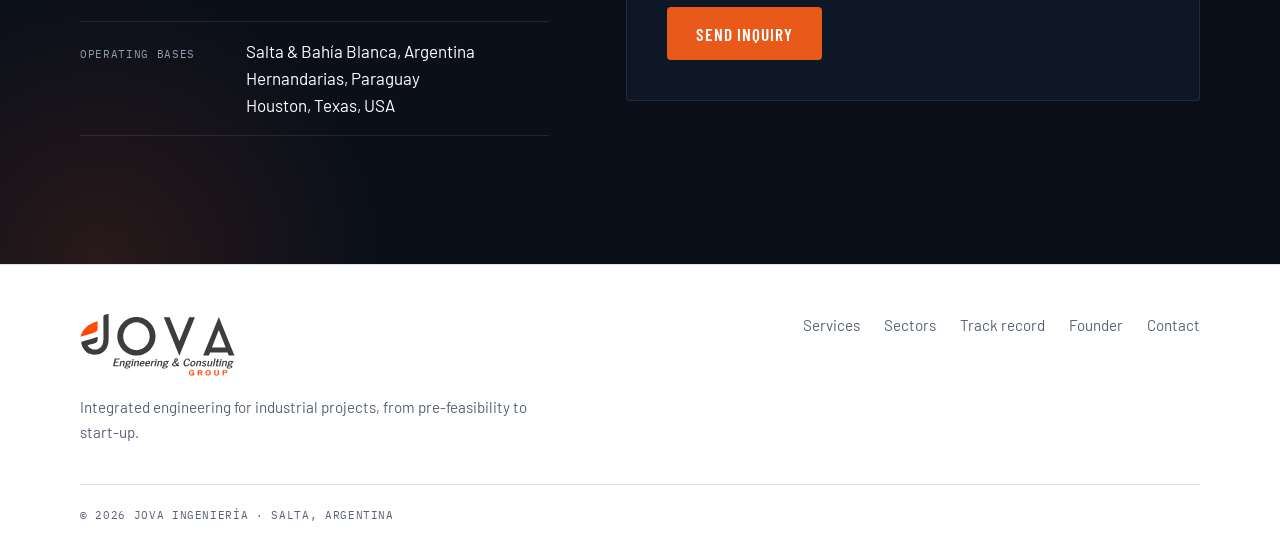
==== commit f832f10b: "Se quita "Por qué Jova" y se amplía la sección de Aquatech - Se elimina la sección 05 "Por qué Jova"" ====
--- a/en/index.html
+++ b/en/index.html
@@ -331,7 +331,7 @@
         <span class="project__year mono">2023 — present</span>
         <div class="project__body">
           <h3>Aquatech representation in Argentina &amp; Paraguay</h3>
-          <p class="project__meta">Aquatech International · Lithium &amp; critical minerals</p>
+          <p class="project__meta">Aquatech International · Water, energy &amp; critical minerals</p>
           <p class="project__role mono">Technical representation</p>
         </div>
       </li>
@@ -510,43 +510,11 @@
   </div>
 </section>
 
-<!-- ============ POR QUÉ JOVA ============ -->
-<section class="section" id="why-jova">
-  <div class="container">
-    <header class="section__head">
-      <p class="eyebrow">05 — Why Jova</p>
-      <h2>International project discipline, local presence.</h2>
-    </header>
-    <div class="reasons">
-      <div class="reason">
-        <span class="reason__n mono">01</span>
-        <h3>International standards</h3>
-        <p>Project experience under US and European standards, with the documentation and quality control that global operators and EPCs require.</p>
-      </div>
-      <div class="reason">
-        <span class="reason__n mono">02</span>
-        <h3>Remote-site experience</h3>
-        <p>High-altitude salt flats, offshore platforms and plants in isolated areas. We know how to plan when logistics is part of the problem.</p>
-      </div>
-      <div class="reason">
-        <span class="reason__n mono">03</span>
-        <h3>Bilingual point of contact</h3>
-        <p>We work in English and Spanish with multicultural teams, headquarters and overseas suppliers.</p>
-      </div>
-      <div class="reason">
-        <span class="reason__n mono">04</span>
-        <h3>From engineering to operations</h3>
-        <p>We don&#8217;t just deliver drawings: our team has also run and stabilized plants, and stays with the project until the plant is producing reliably.</p>
-      </div>
-    </div>
-  </div>
-</section>
-
 <!-- ============ CONTRATOS Y SUMINISTROS ============ -->
 <section class="section section--paper" id="supplies">
   <div class="container">
     <header class="section__head">
-      <p class="eyebrow">06 — Contracts &amp; supply chain</p>
+      <p class="eyebrow">05 — Contracts &amp; supply chain</p>
       <h2>Contracts and supply chain under control, from purchase order to site.</h2>
       <p class="section__lead">We manage contracts and the supply chain for project execution, so that materials, equipment and contractors arrive on time, on budget and to specification.</p>
     </header>
@@ -565,10 +533,25 @@
 <section class="section" id="aquatech">
   <div class="container">
     <header class="section__head">
-      <p class="eyebrow">07 — Aquatech representation</p>
-      <h2>Aquatech lithium technology, from brine to carbonate.</h2>
-      <p class="section__lead">We represent Aquatech in Argentina and Paraguay. Its PEARL platform integrates direct lithium extraction (DLE), concentration and purification, and crystallization into a modular, guaranteed process designed to recover more lithium and more water with fewer reagents.</p>
+      <p class="eyebrow">06 — Aquatech representation</p>
+      <h2>Aquatech technology for water, energy and critical minerals.</h2>
+      <p class="section__lead">We represent Aquatech in Argentina and Paraguay. Founded in 1981 in the United States, Aquatech is a global leader in water purification technology for industry, with more than 1,000 projects in over 60 countries.</p>
     </header>
+
+    <ul class="aq-solutions">
+      <li><strong>Desalination</strong><span>Seawater and brackish water reverse osmosis, and thermal desalination for industry and utilities.</span></li>
+      <li><strong>Water &amp; wastewater reuse</strong><span>Membrane systems, such as HERO™ high-efficiency reverse osmosis, to recover water from industrial effluents.</span></li>
+      <li><strong>Zero liquid discharge (ZLD)</strong><span>Membranes, evaporators and crystallizers combined so that no effluent is discharged. More than 160 installations on 6 continents.</span></li>
+      <li><strong>Oil &amp; gas produced water</strong><span>Treatment and reuse of oilfield produced water, including unconventional plays.</span></li>
+      <li><strong>Process &amp; ultrapure water</strong><span>Demineralized water for power generation, chemicals and petrochemicals, and ultrapure water for semiconductors.</span></li>
+      <li><strong>Lithium &amp; critical minerals</strong><span>Lithium extraction, concentration and refining with the PEARL platform.</span></li>
+    </ul>
+    <p class="aq-industries mono"><strong>Industries</strong> <span>Mining &amp; metals</span><span>Oil &amp; gas</span><span>Power generation</span><span>Refining &amp; petrochemicals</span><span>Semiconductors</span><span>General industry</span></p>
+
+    <div class="aq-sub">
+      <h3>Lithium: the PEARL platform, from brine to carbonate</h3>
+      <p>It integrates direct lithium extraction (DLE), concentration and purification, and crystallization into a modular, guaranteed process designed to recover more lithium and more water with fewer reagents.</p>
+    </div>
 
     <div class="tech">
       <article class="tech__step">
@@ -622,7 +605,7 @@
 <section class="section section--dark contact" id="contact">
   <div class="container contact__inner">
     <div class="contact__copy">
-      <p class="eyebrow eyebrow--light">08 — Contact</p>
+      <p class="eyebrow eyebrow--light">07 — Contact</p>
       <h2>Let&#8217;s discuss your project.</h2>
       <p class="section__lead">Tell us about the scope and current stage of your project. We&#8217;ll respond with a technical and commercial proposal.</p>
 
--- a/assets/css/styles.css
+++ b/assets/css/styles.css
@@ -379,6 +379,20 @@
 @media (max-width: 560px) { .supplies { grid-template-columns: 1fr; } }
 
 /* ---------- Representación Aquatech ---------- */
+.aq-solutions { list-style: none; margin: 0; padding: 0; display: grid; grid-template-columns: repeat(3, 1fr); gap: 16px; }
+.aq-solutions li { border: 1px solid var(--line); border-radius: var(--radius); padding: 24px 24px 26px; display: flex; flex-direction: column; gap: 8px; }
+.aq-solutions strong { font-family: var(--font-head); font-size: 1.35rem; text-transform: uppercase; font-weight: 700; }
+.aq-solutions span { color: var(--muted); font-size: .97rem; }
+.aq-industries { margin: 24px 0 0; color: var(--muted); line-height: 2; }
+.aq-industries strong { color: var(--accent); font-weight: 500; margin-right: .8em; }
+.aq-industries span { display: inline-block; white-space: nowrap; }
+.aq-industries span + span::before { content: "·"; margin: 0 .7em; color: var(--steel); }
+.aq-sub { margin: clamp(48px, 7vw, 80px) 0 28px; padding-top: clamp(40px, 6vw, 64px); border-top: 1px solid var(--line); }
+.aq-sub > * { max-width: 760px; }
+.aq-sub h3 { font-size: clamp(1.6rem, 2.6vw, 2.2rem); text-transform: uppercase; margin-bottom: .8rem; }
+.aq-sub p { color: var(--muted); margin: 0; font-size: 1.05rem; }
+@media (max-width: 960px) { .aq-solutions { grid-template-columns: repeat(2, 1fr); } }
+@media (max-width: 560px) { .aq-solutions { grid-template-columns: 1fr; } }
 .tech { display: grid; grid-template-columns: repeat(3, 1fr); gap: 16px; }
 .tech__step { border: 1px solid var(--line); border-radius: var(--radius); padding: 30px 28px 32px; display: flex; flex-direction: column; }
 .tech__n { color: var(--accent); margin: 0 0 14px; }
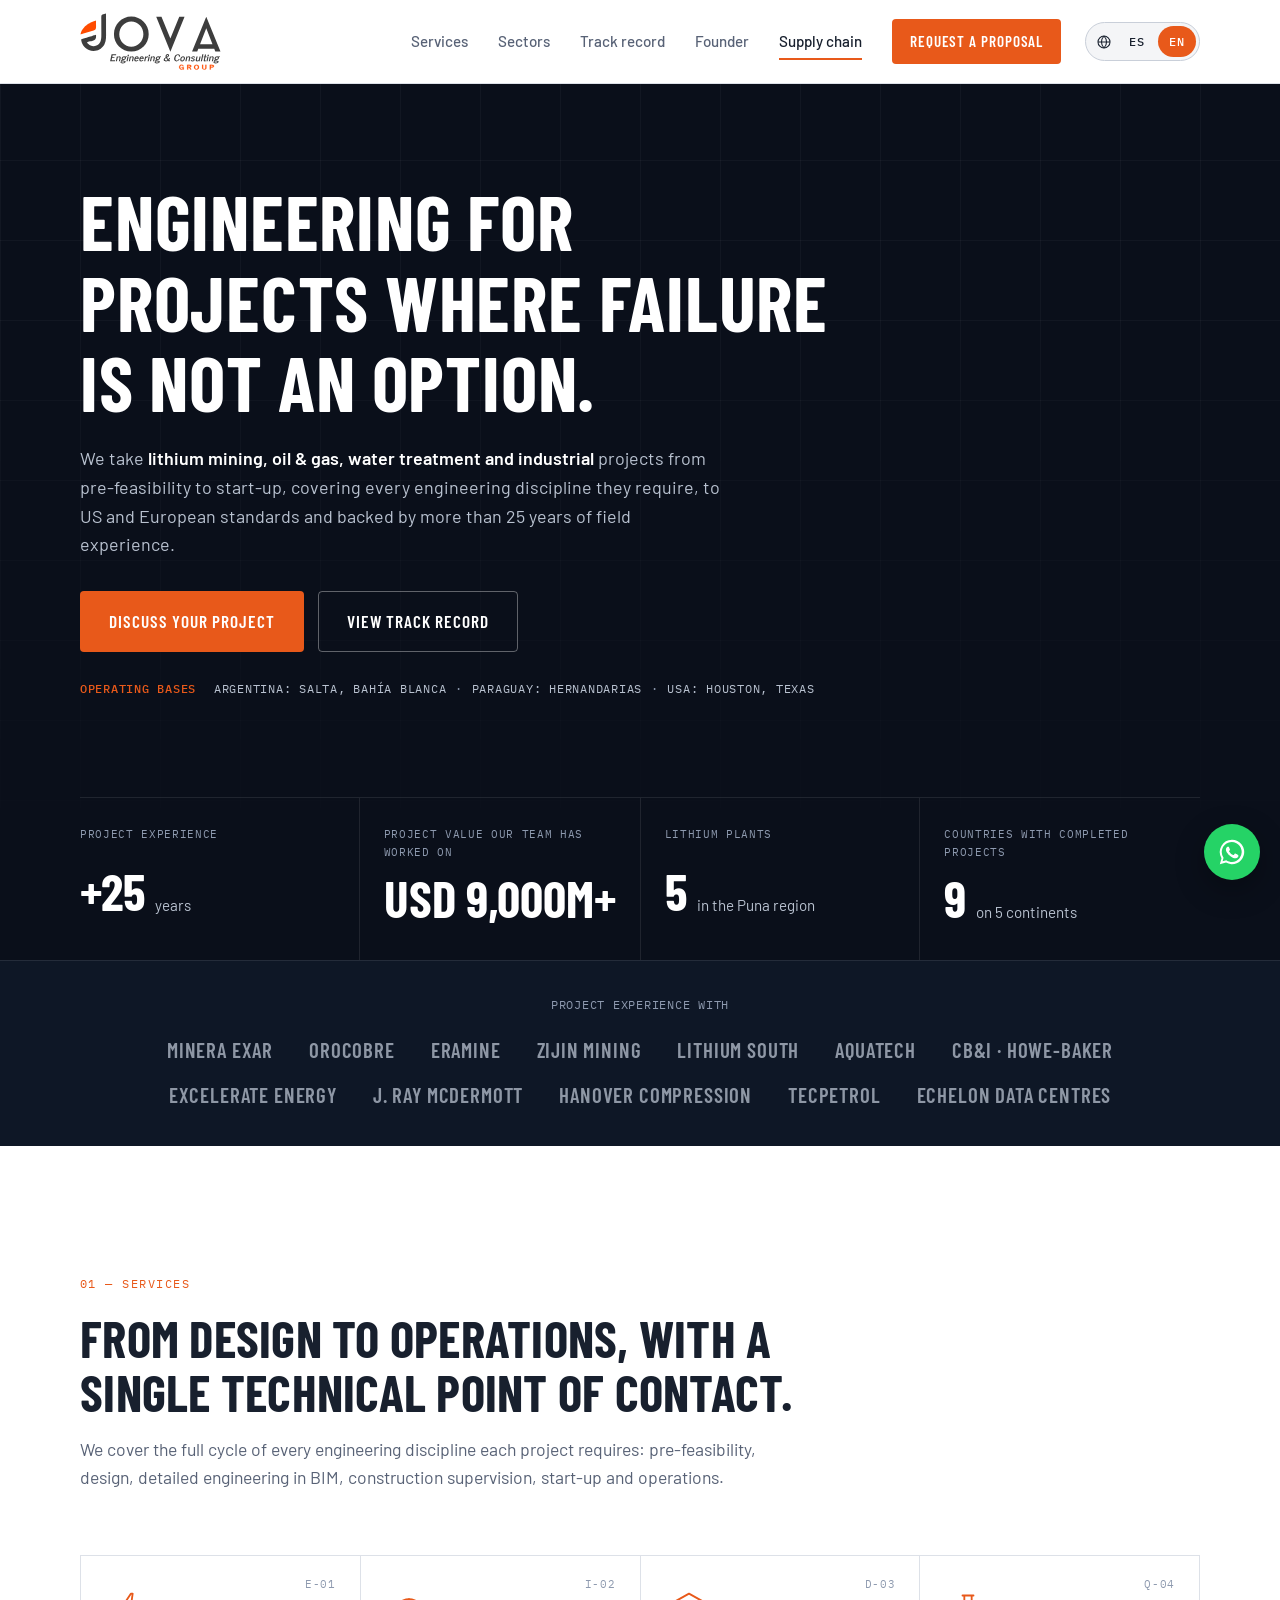
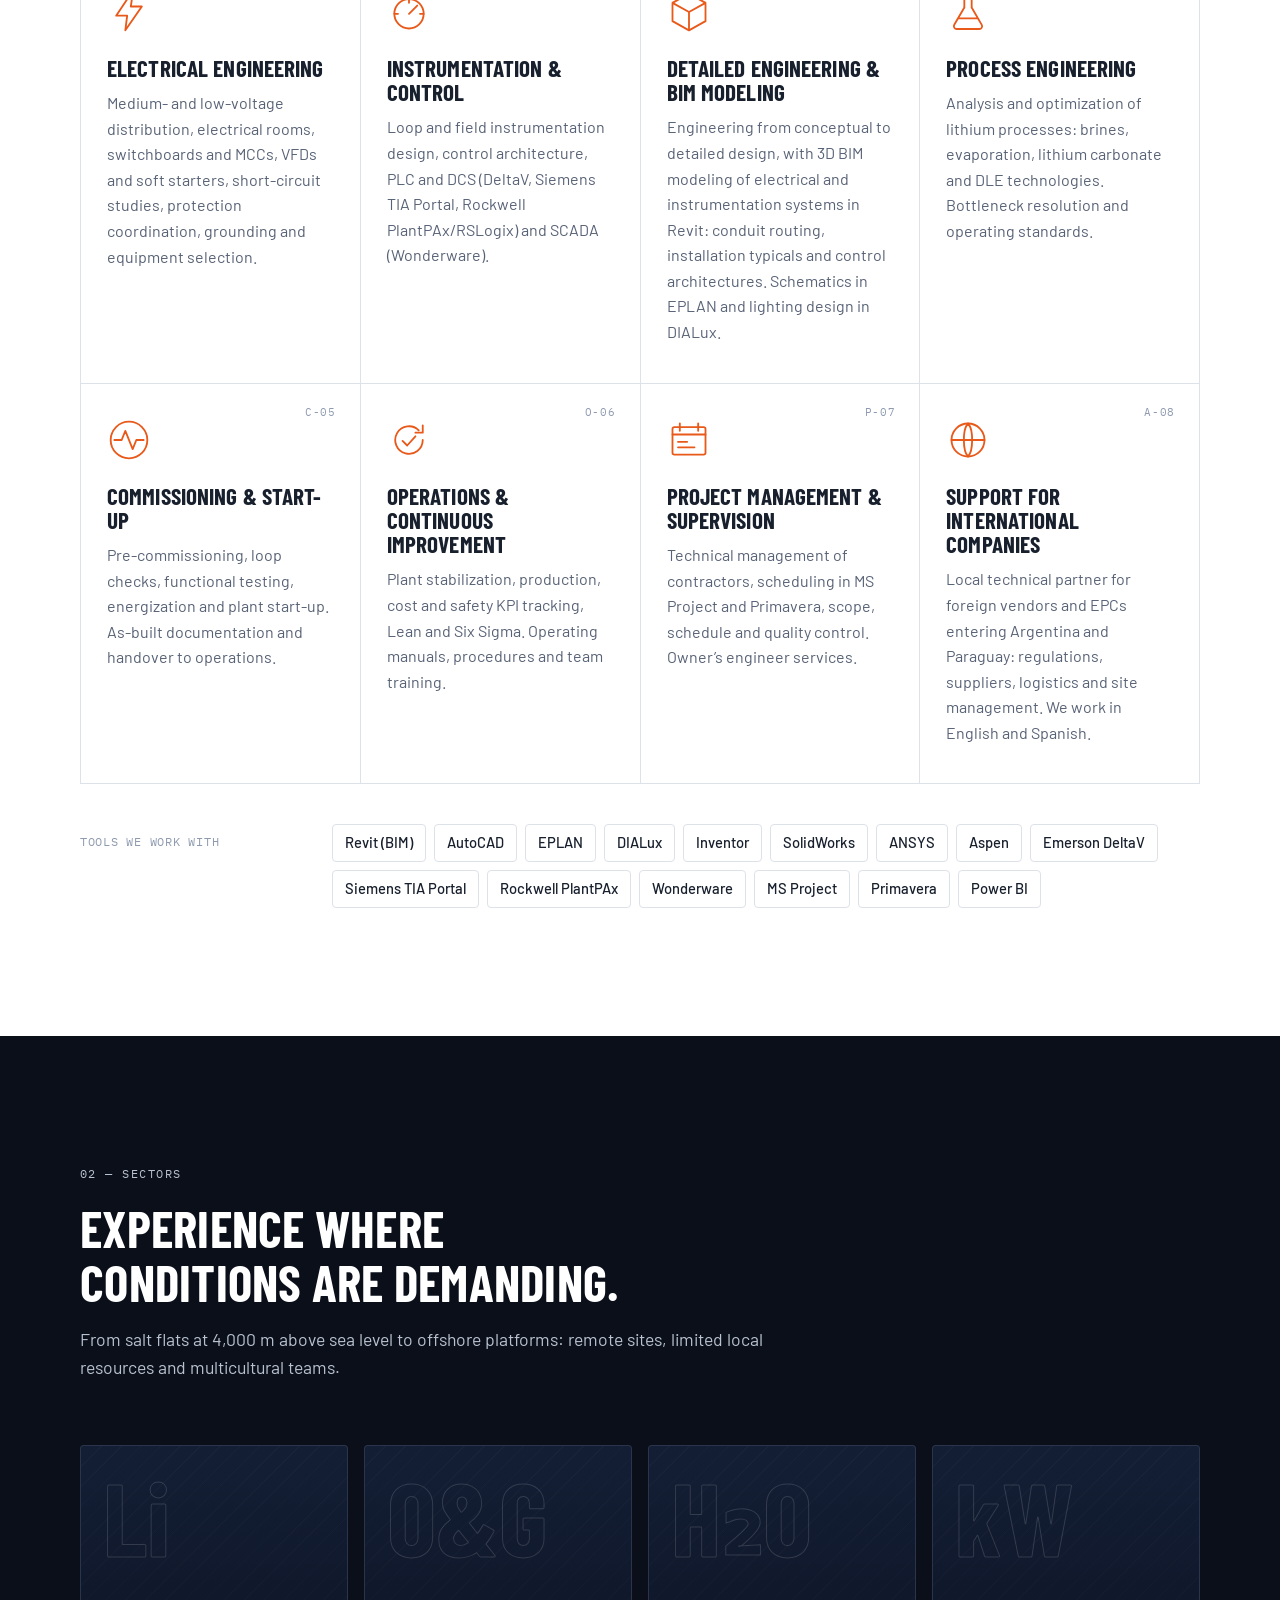
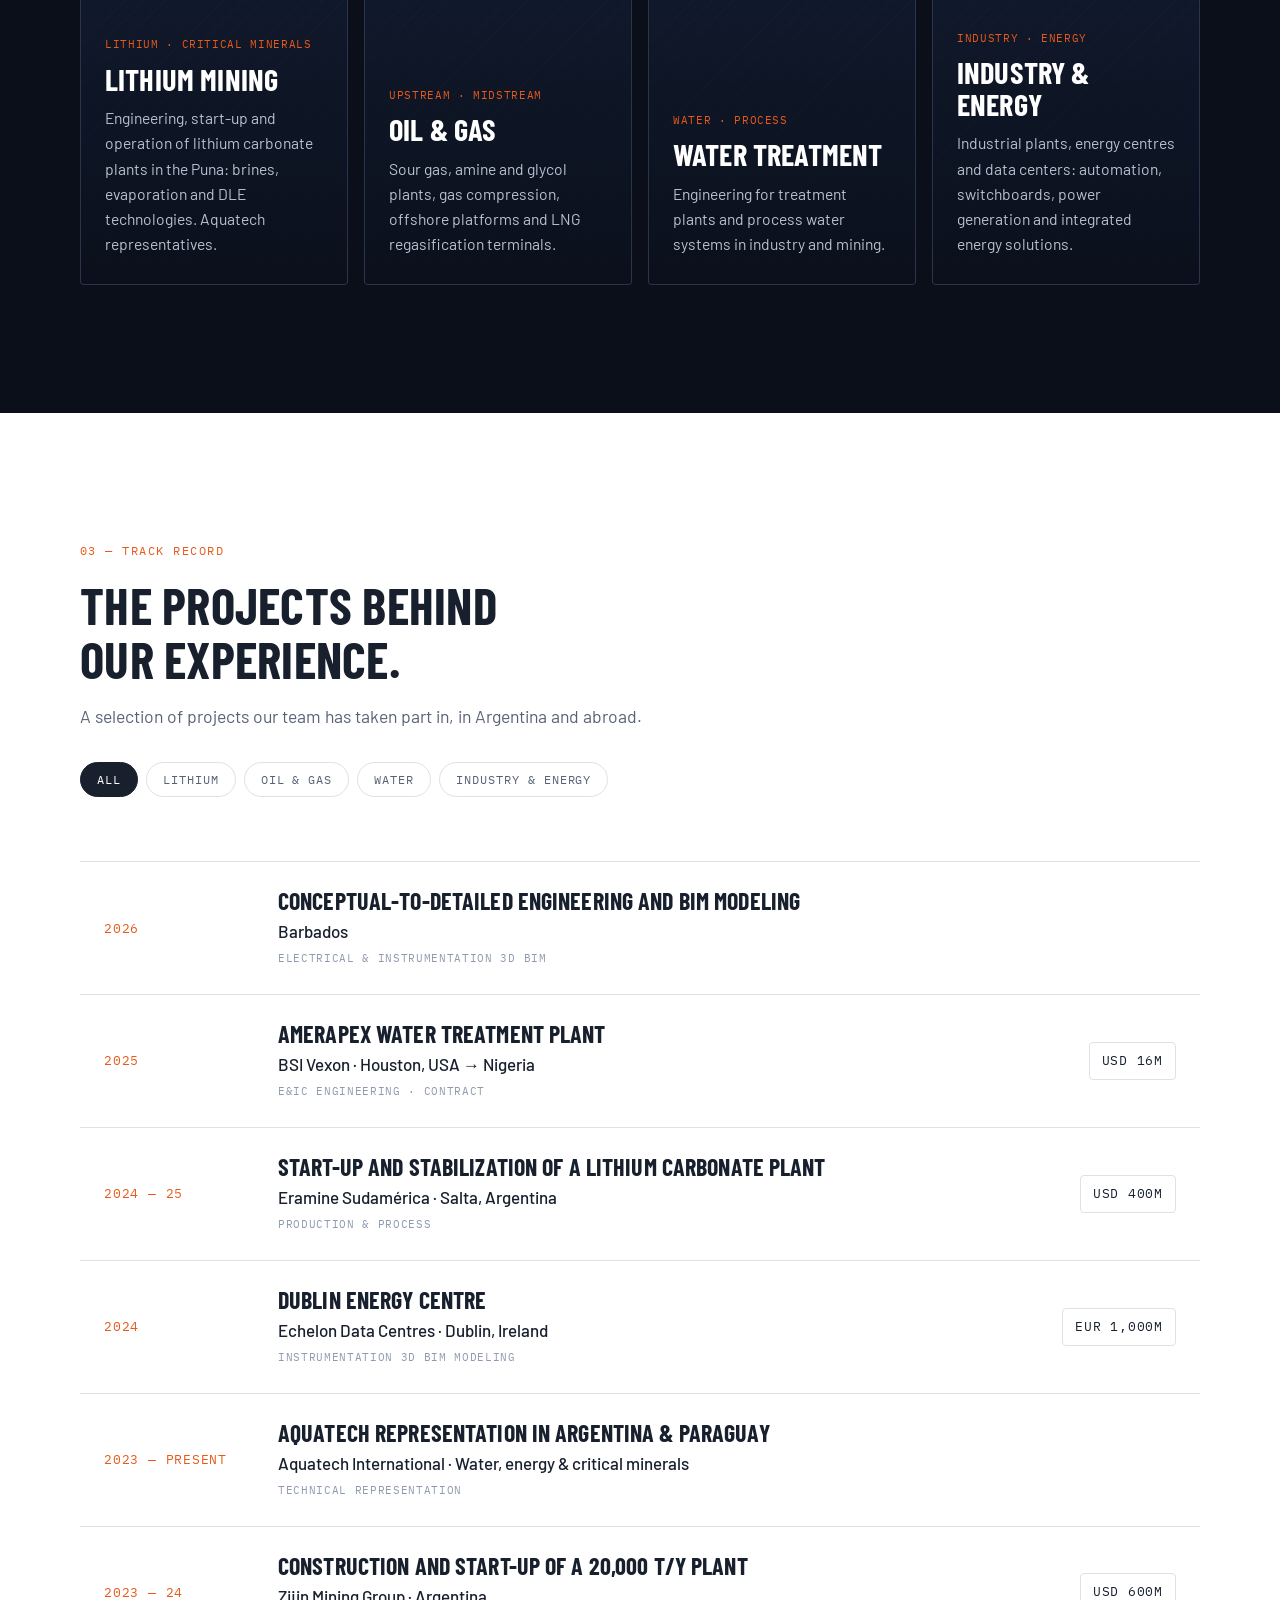
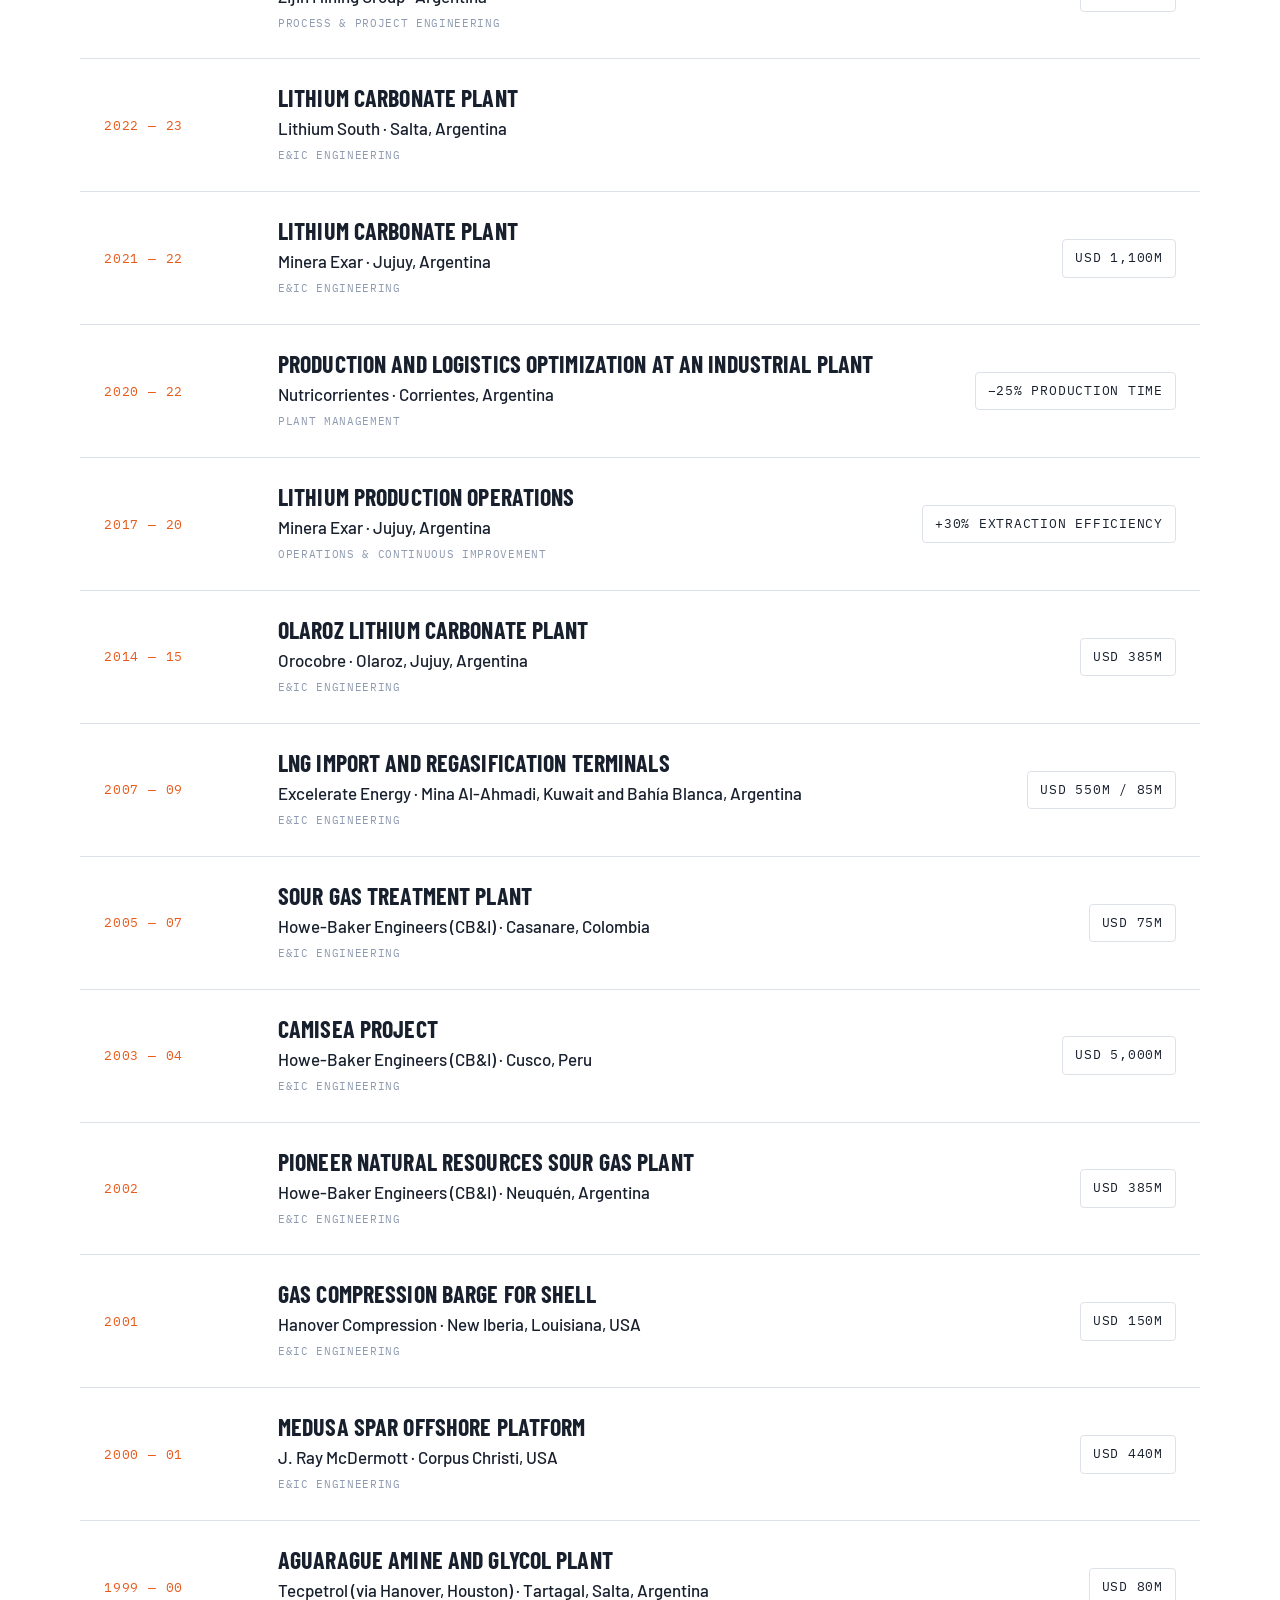
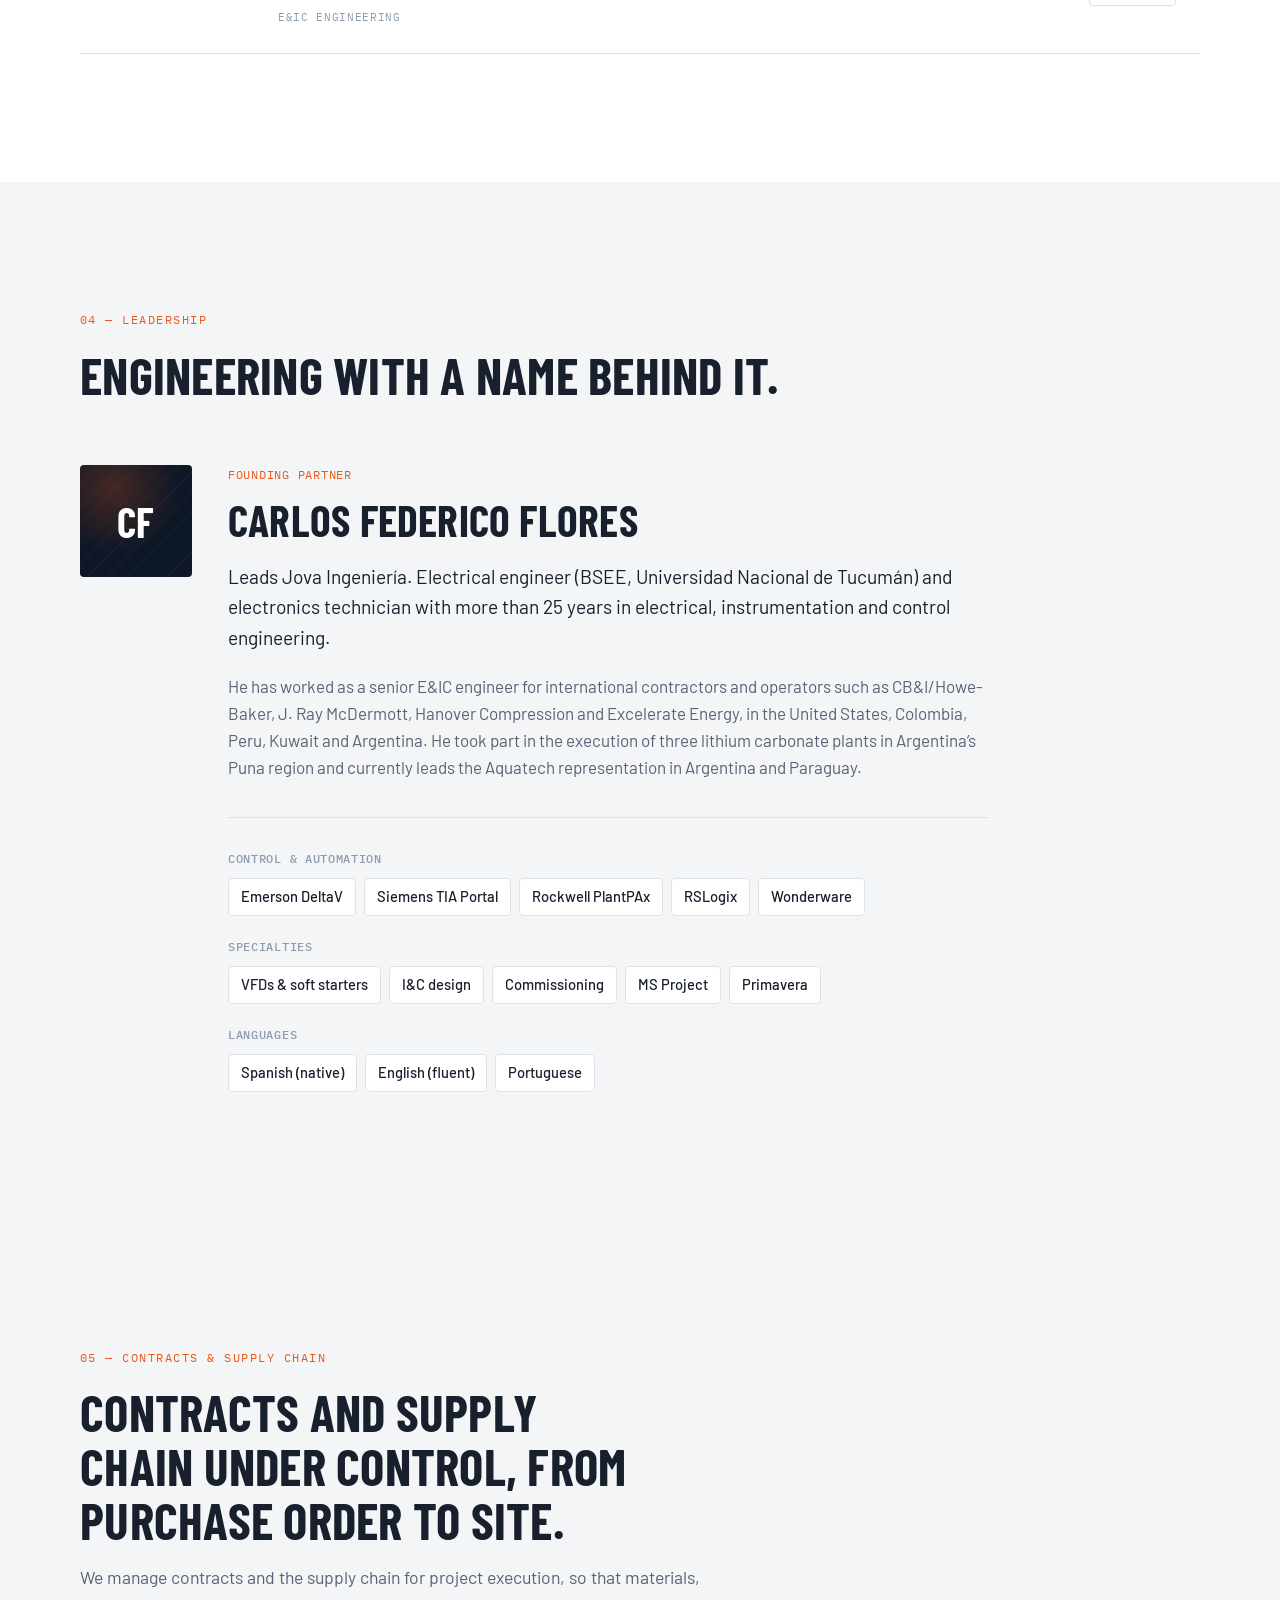
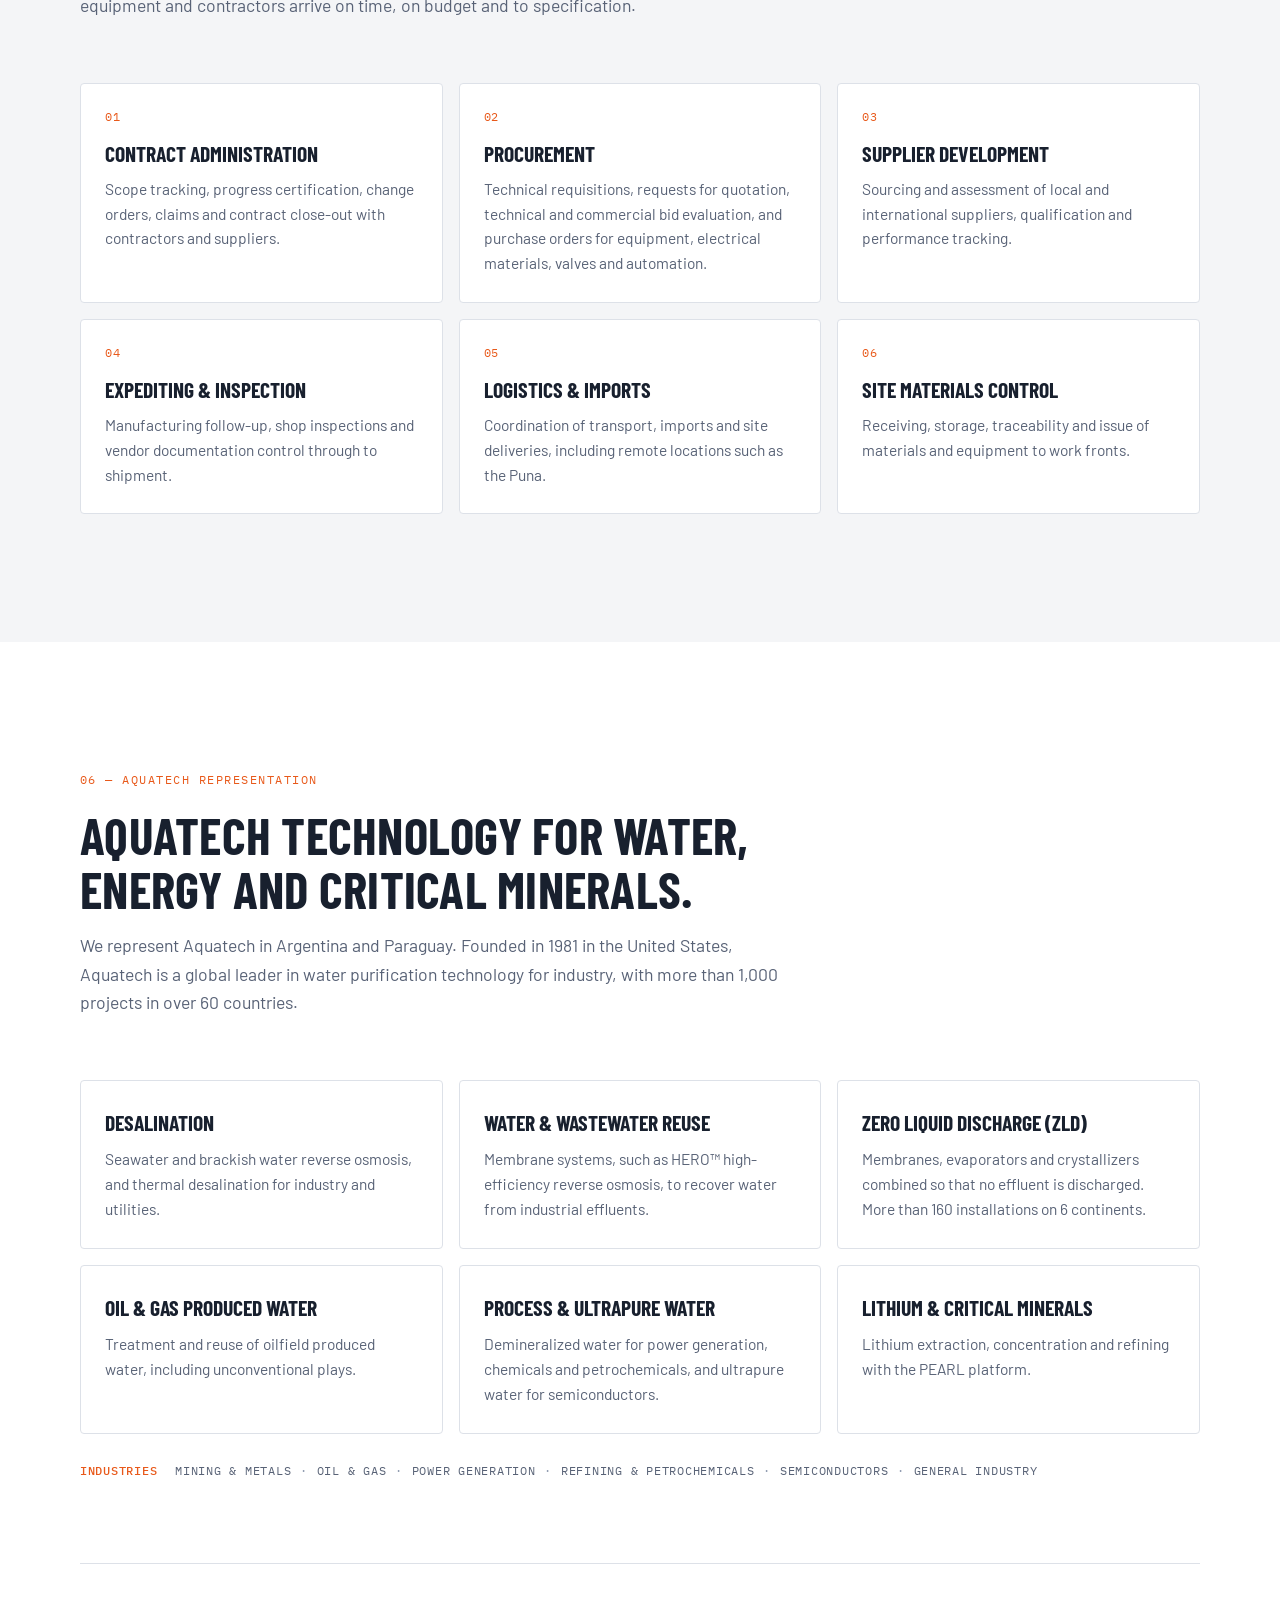
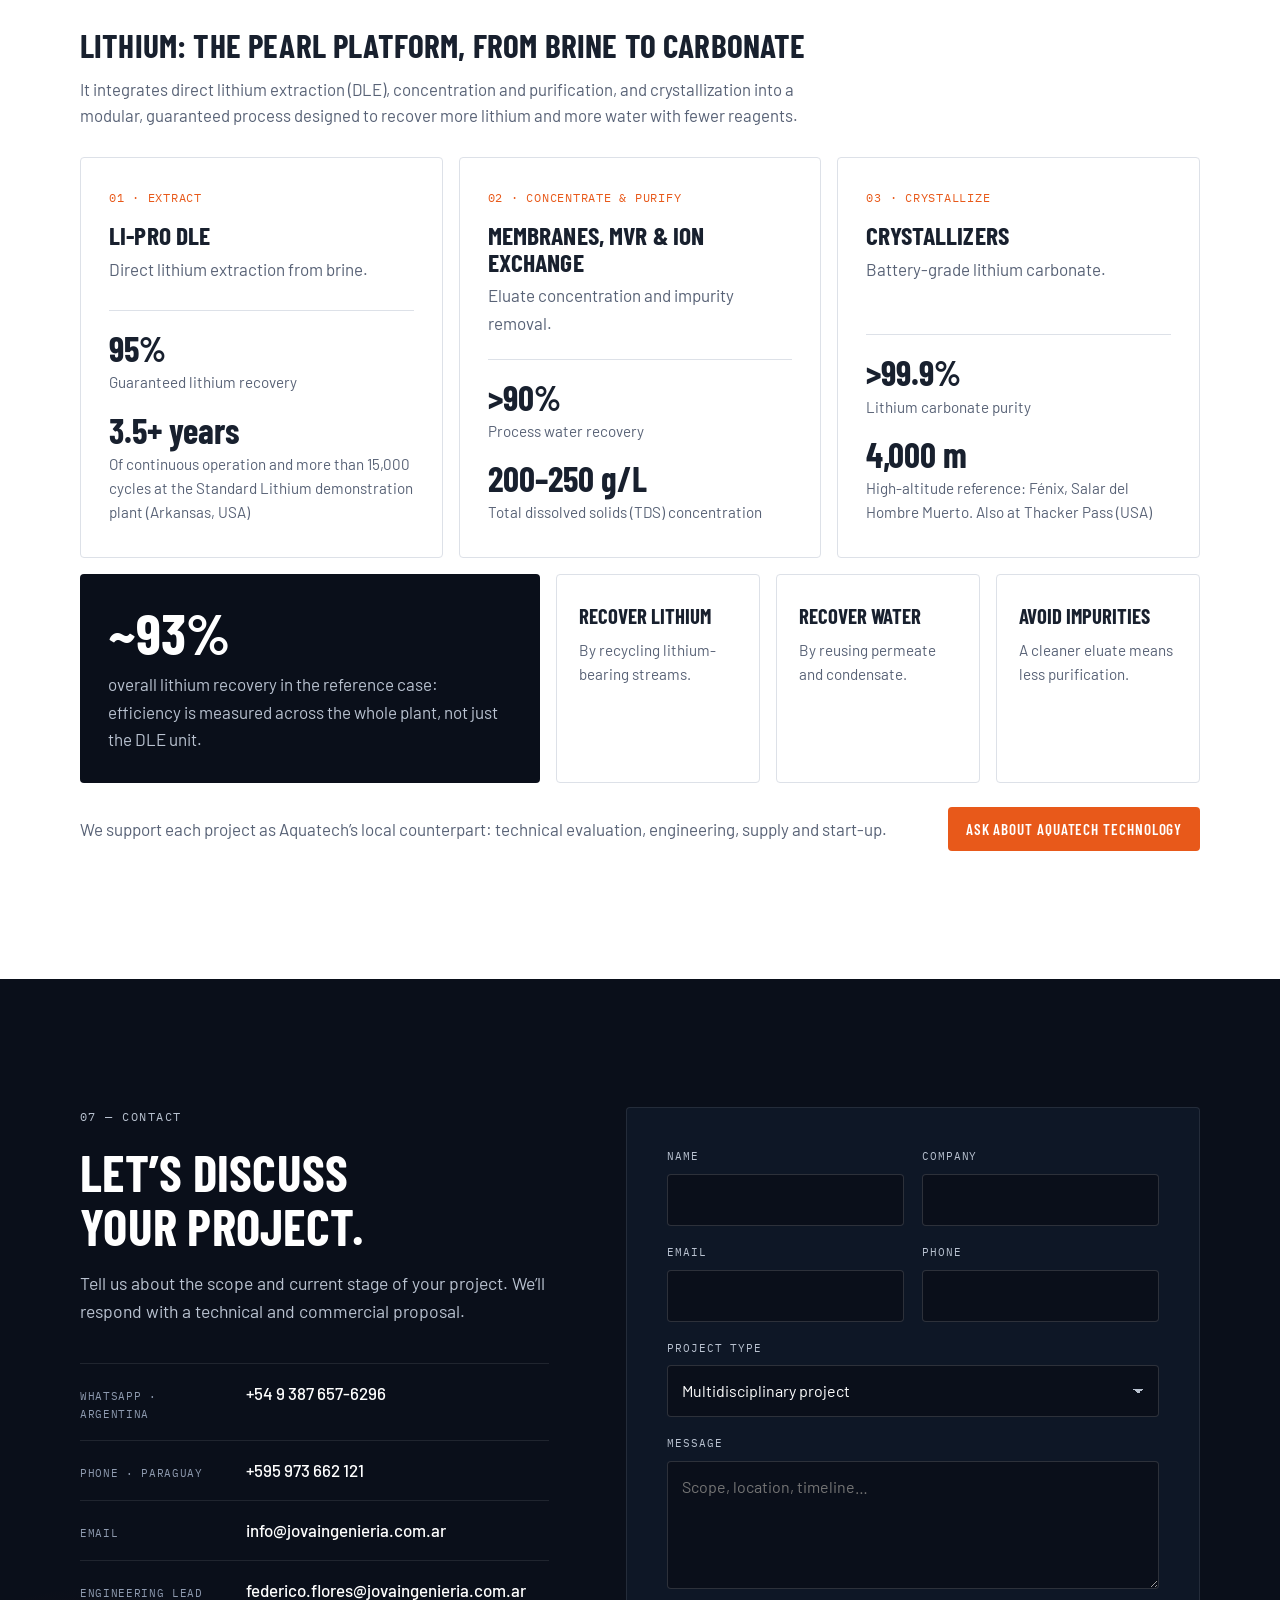
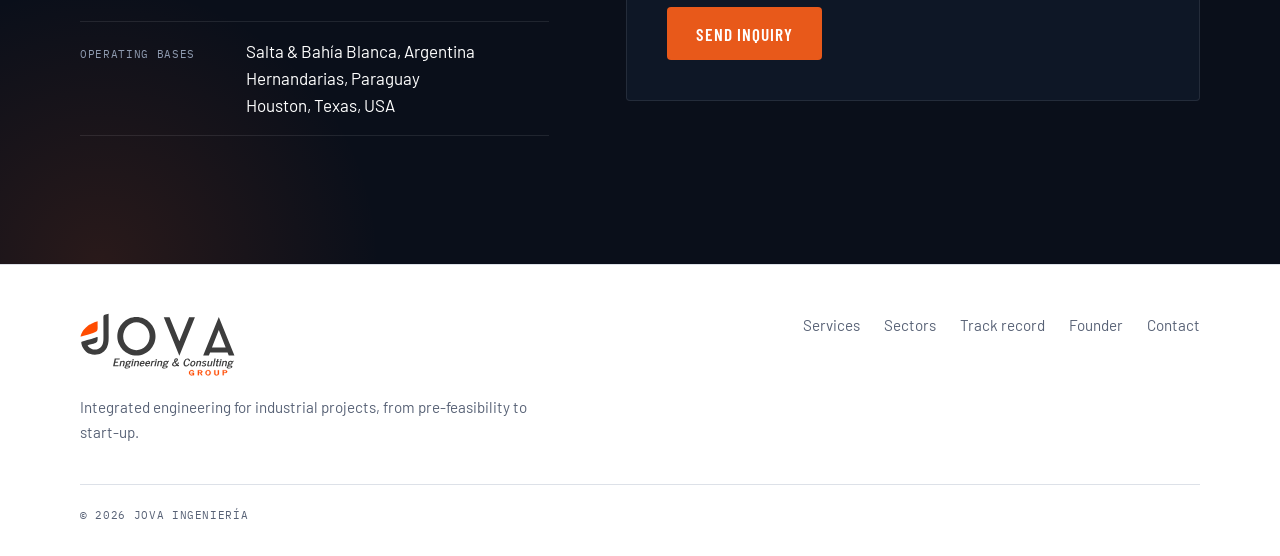
==== commit c9055f84: "Pie de página: se quita "Salta, Argentina" del copyright Co-Authored-By: Claude Opus 5.5 <noreply@an" ====
--- a/en/index.html
+++ b/en/index.html
@@ -681,7 +681,7 @@
       <a href="#team">Founder</a>
       <a href="#contact">Contact</a>
     </nav>
-    <p class="footer__legal mono">© <span id="year">2026</span> Jova Ingeniería · Salta, Argentina</p>
+    <p class="footer__legal mono">© <span id="year">2026</span> Jova Ingeniería</p>
   </div>
 </footer>
 
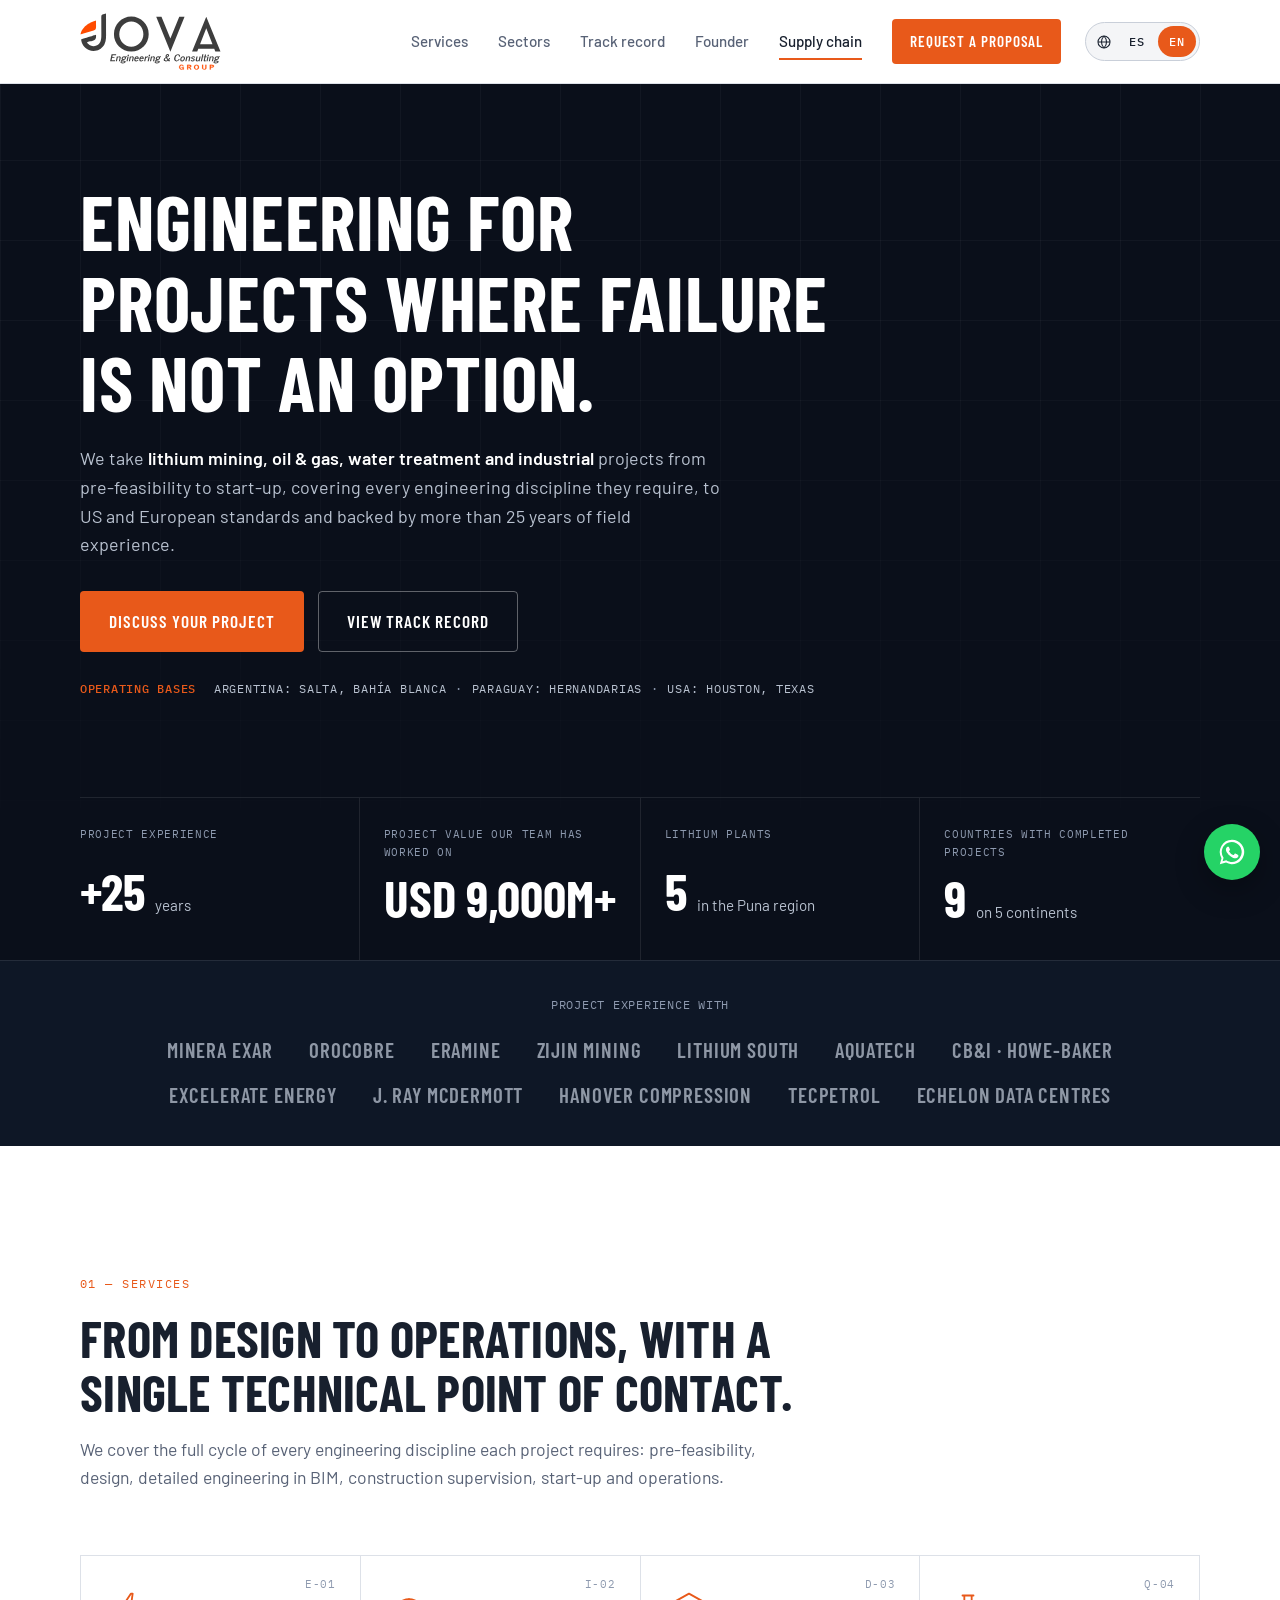
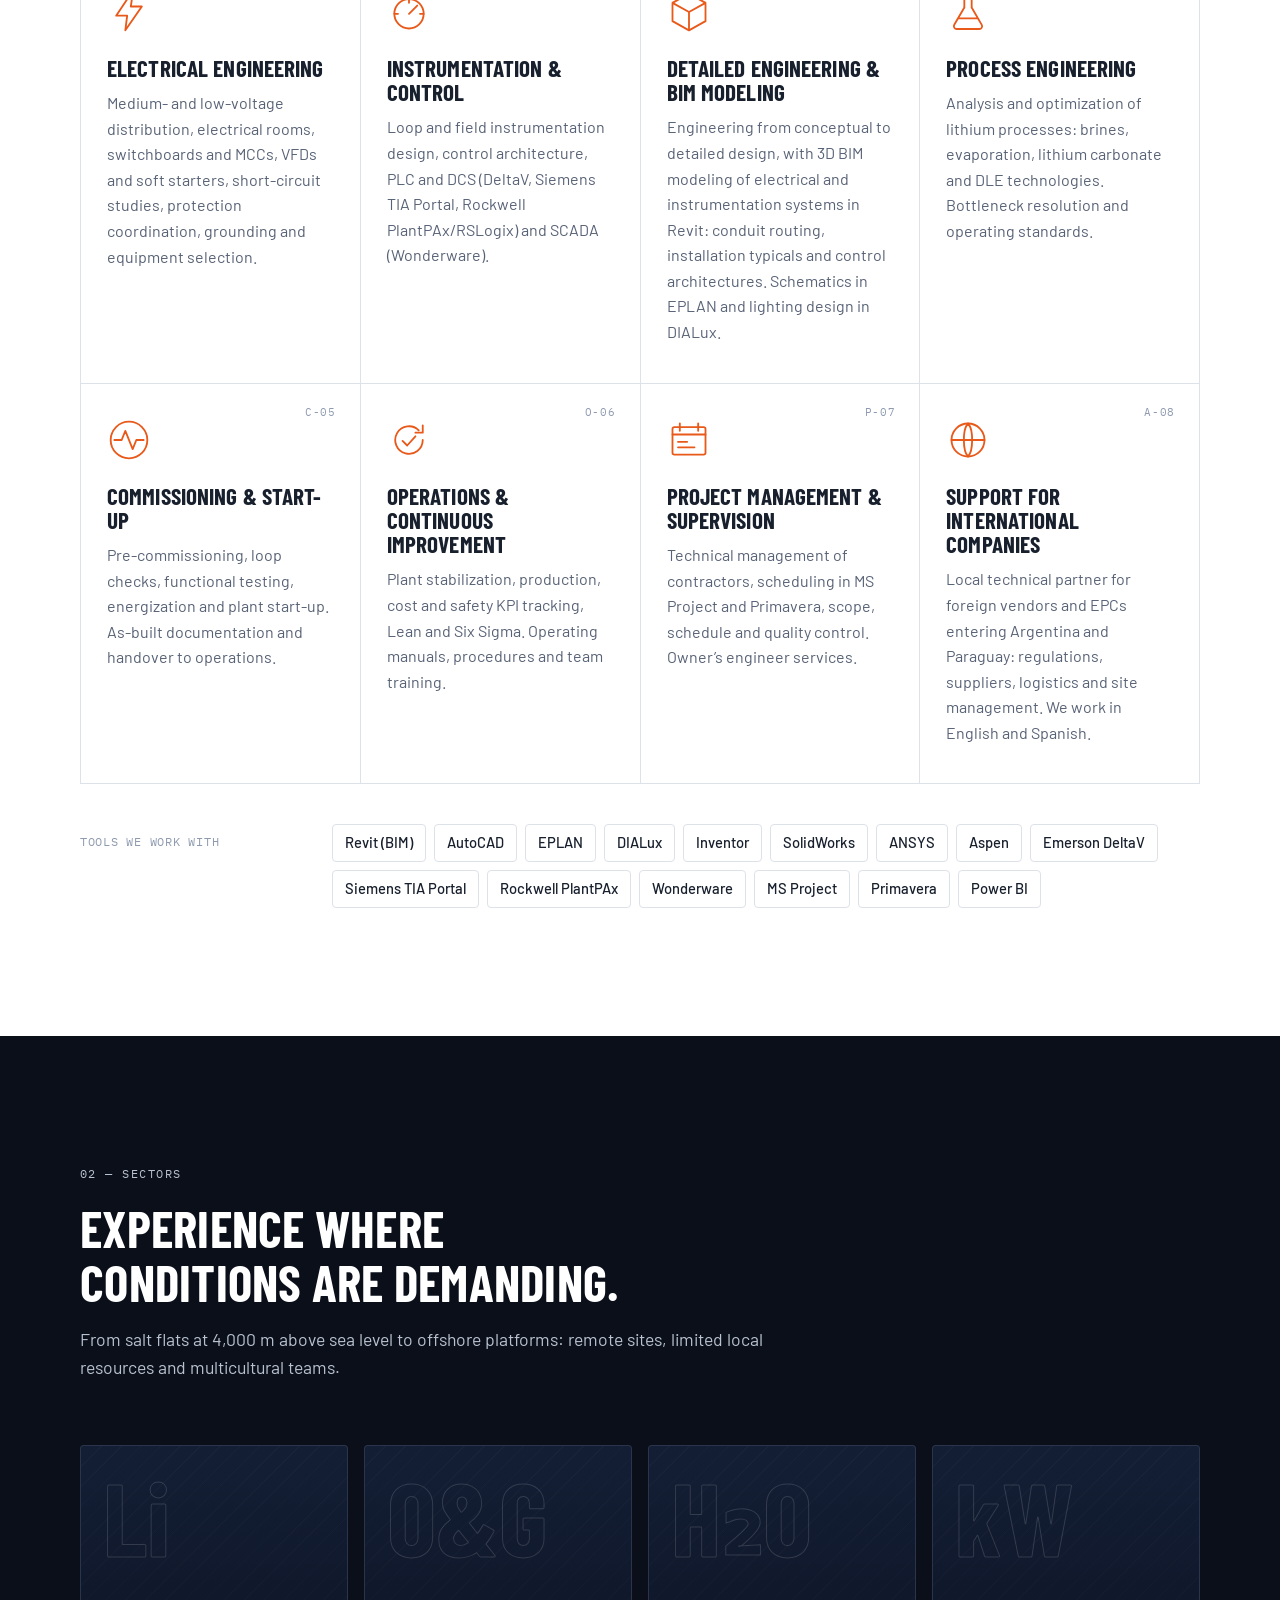
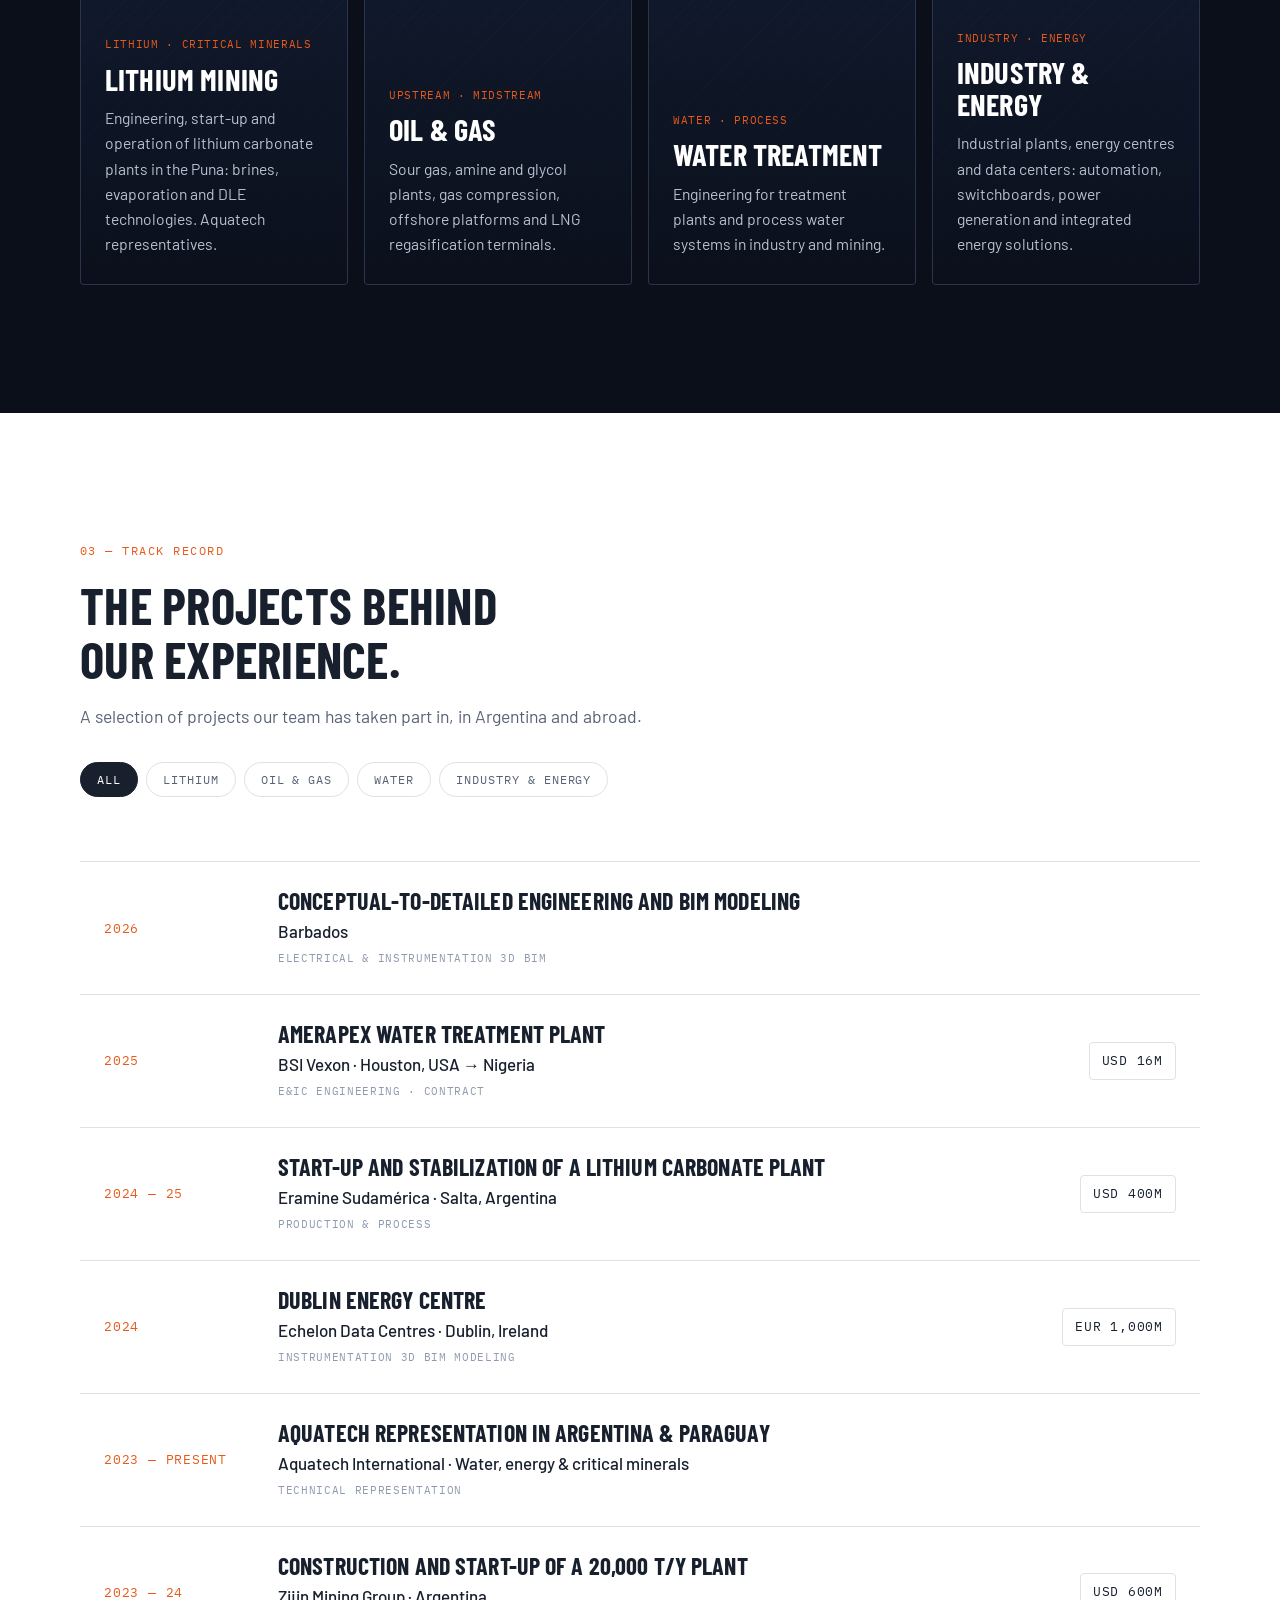
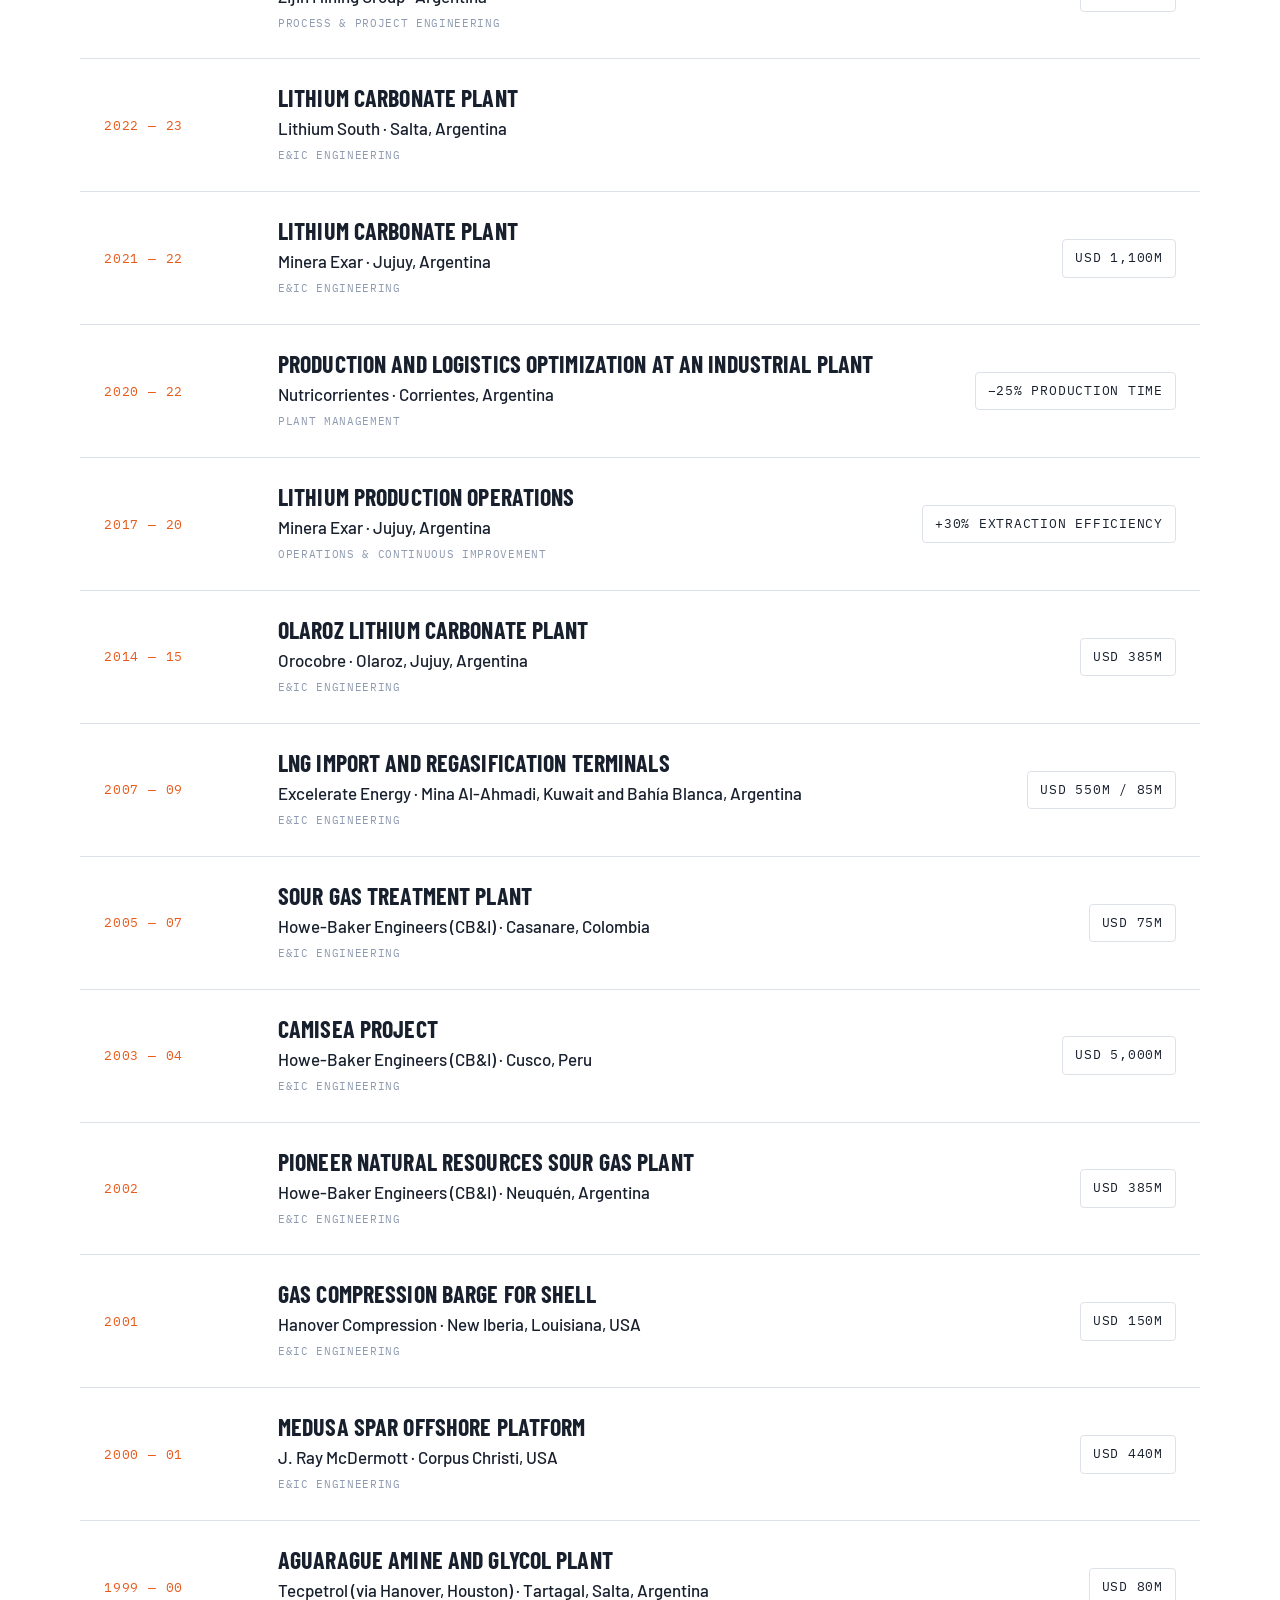
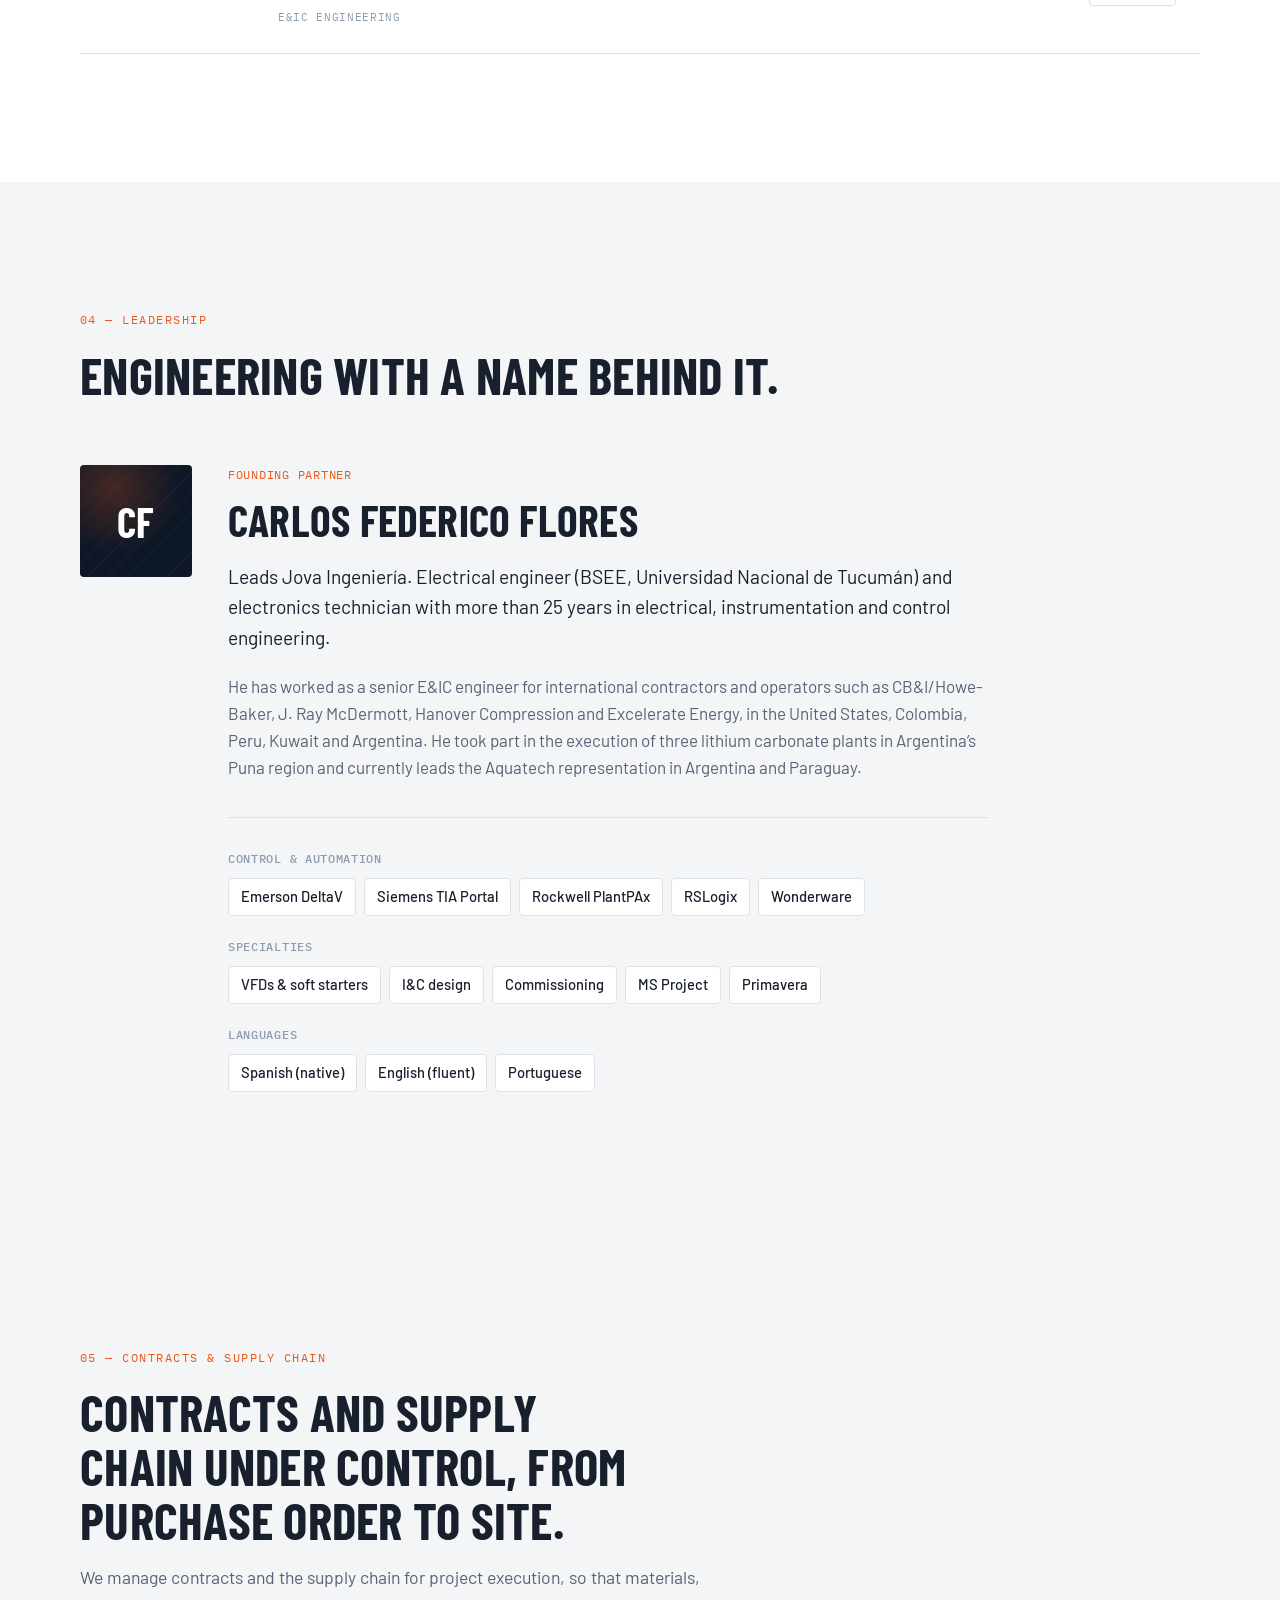
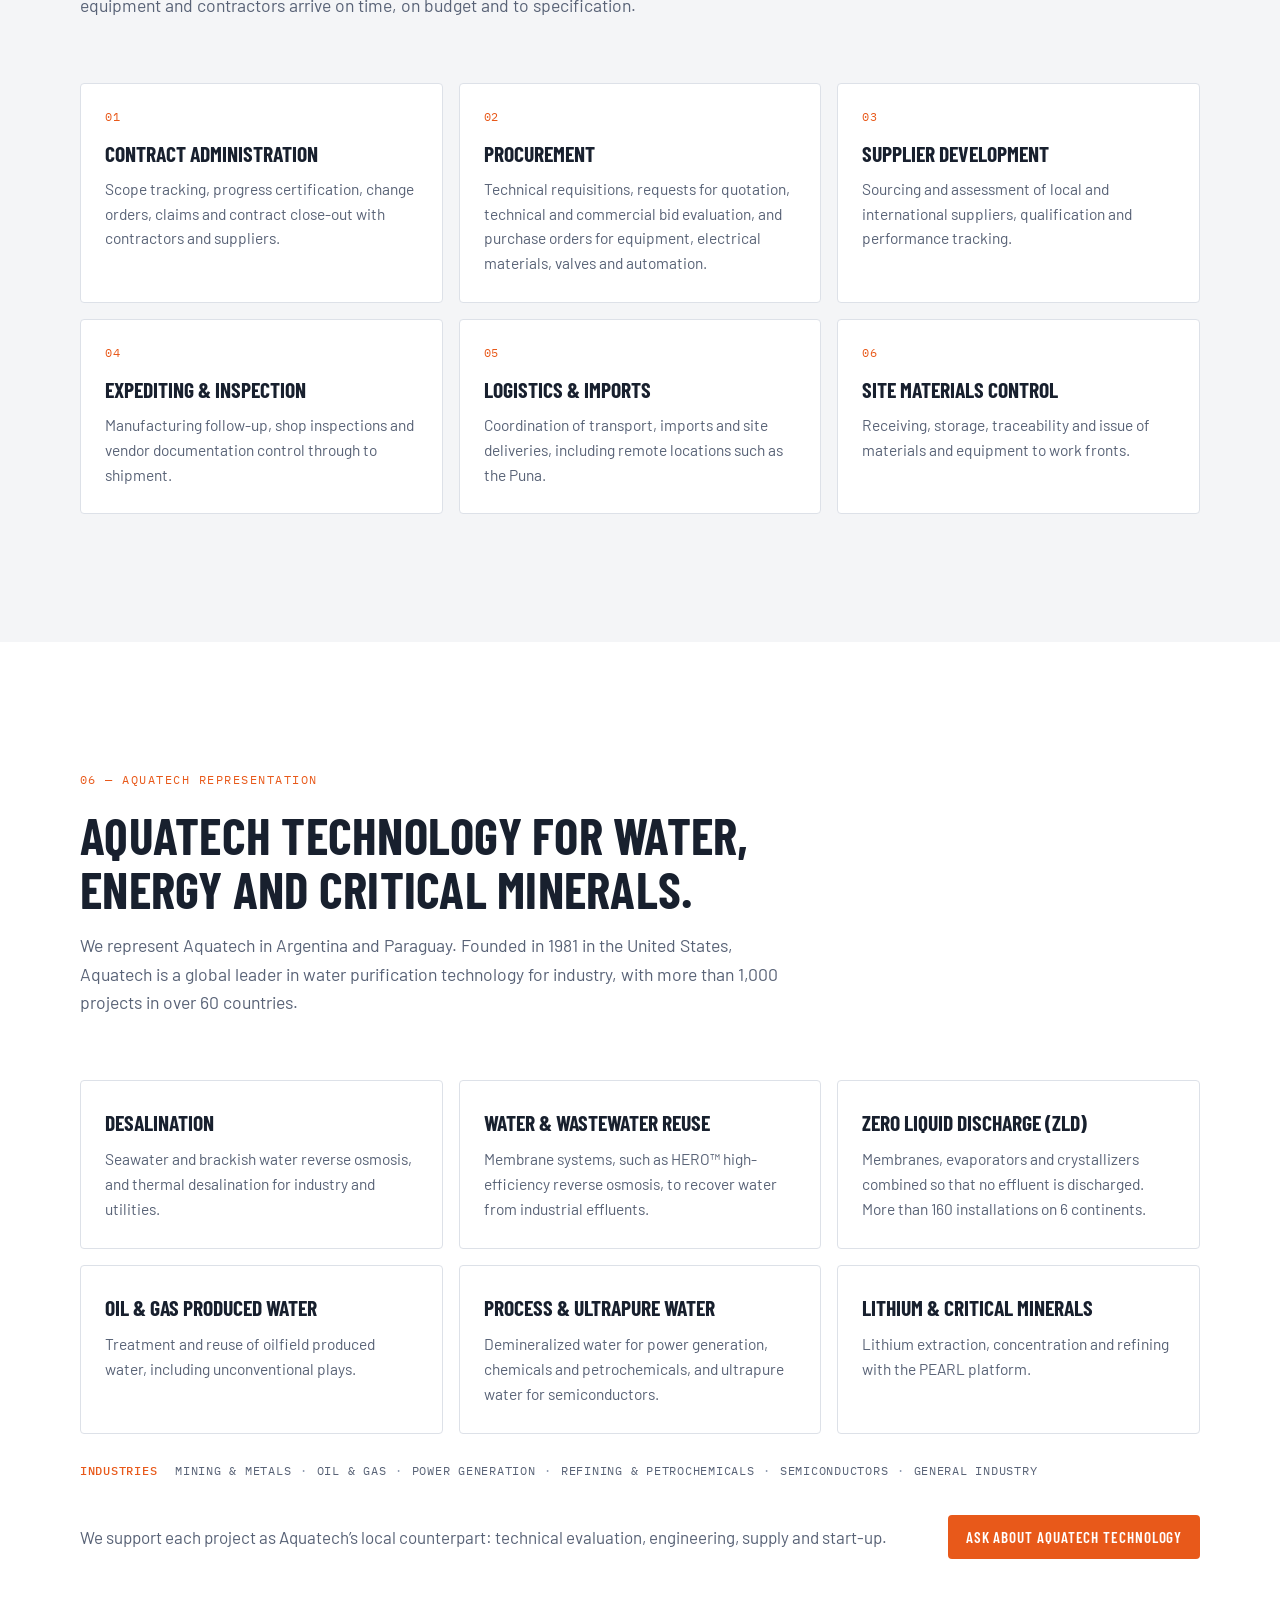
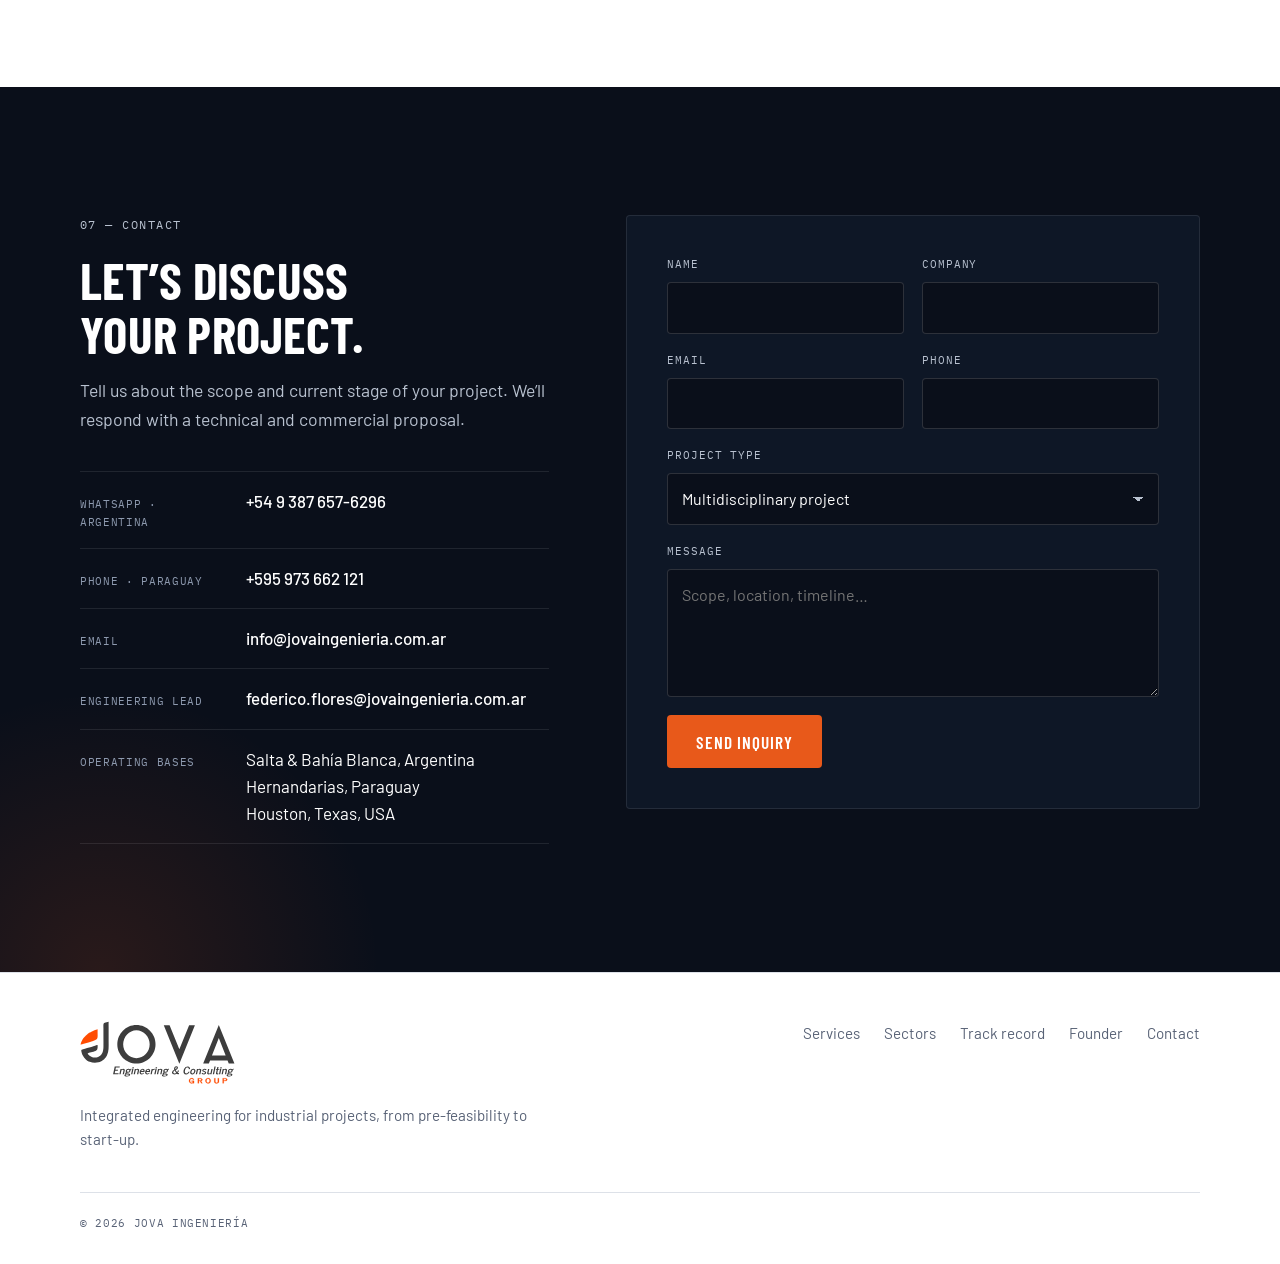
==== commit 670c0c3f: "Aquatech: se quita el bloque de PEARL/litio que quedó debajo - Se eliminan el apartado PEARL, las tr" ====
--- a/en/index.html
+++ b/en/index.html
@@ -548,56 +548,11 @@
     </ul>
     <p class="aq-industries mono"><strong>Industries</strong> <span>Mining &amp; metals</span><span>Oil &amp; gas</span><span>Power generation</span><span>Refining &amp; petrochemicals</span><span>Semiconductors</span><span>General industry</span></p>
 
-    <div class="aq-sub">
-      <h3>Lithium: the PEARL platform, from brine to carbonate</h3>
-      <p>It integrates direct lithium extraction (DLE), concentration and purification, and crystallization into a modular, guaranteed process designed to recover more lithium and more water with fewer reagents.</p>
-    </div>
-
-    <div class="tech">
-      <article class="tech__step">
-        <p class="tech__n mono">01 · Extract</p>
-        <h3>Li-Pro DLE</h3>
-        <p class="tech__desc">Direct lithium extraction from brine.</p>
-        <dl class="tech__kpis">
-          <div><dt>Guaranteed lithium recovery</dt><dd>95%</dd></div>
-          <div><dt>Of continuous operation and more than 15,000 cycles at the Standard Lithium demonstration plant (Arkansas, USA)</dt><dd>3.5+ years</dd></div>
-        </dl>
-      </article>
-      <article class="tech__step">
-        <p class="tech__n mono">02 · Concentrate &amp; purify</p>
-        <h3>Membranes, MVR &amp; ion exchange</h3>
-        <p class="tech__desc">Eluate concentration and impurity removal.</p>
-        <dl class="tech__kpis">
-          <div><dt>Process water recovery</dt><dd>&gt;90%</dd></div>
-          <div><dt>Total dissolved solids (TDS) concentration</dt><dd>200–250 g/L</dd></div>
-        </dl>
-      </article>
-      <article class="tech__step">
-        <p class="tech__n mono">03 · Crystallize</p>
-        <h3>Crystallizers</h3>
-        <p class="tech__desc">Battery-grade lithium carbonate.</p>
-        <dl class="tech__kpis">
-          <div><dt>Lithium carbonate purity</dt><dd>&gt;99.9%</dd></div>
-          <div><dt>High-altitude reference: Fénix, Salar del Hombre Muerto. Also at Thacker Pass (USA)</dt><dd>4,000 m</dd></div>
-        </dl>
-      </article>
-    </div>
-
-    <div class="tech__foot">
-      <div class="tech__overall">
-        <span class="tech__big">~93%</span>
-        <span>overall lithium recovery in the reference case: efficiency is measured across the whole plant, not just the DLE unit.</span>
-      </div>
-      <ul class="tech__pillars">
-        <li><strong>Recover lithium</strong><span>By recycling lithium-bearing streams.</span></li>
-        <li><strong>Recover water</strong><span>By reusing permeate and condensate.</span></li>
-        <li><strong>Avoid impurities</strong><span>A cleaner eluate means less purification.</span></li>
-      </ul>
-      <p class="tech__cta">
-        We support each project as Aquatech&#8217;s local counterpart: technical evaluation, engineering, supply and start-up.
-        <a href="#contact" class="btn btn--accent btn--sm">Ask about Aquatech technology</a>
-      </p>
-    </div>
+
+    <p class="tech__cta">
+      We support each project as Aquatech&#8217;s local counterpart: technical evaluation, engineering, supply and start-up.
+      <a href="#contact" class="btn btn--accent btn--sm">Ask about Aquatech technology</a>
+    </p>
   </div>
 </section>
 
@@ -652,7 +607,7 @@
           <option>Project supervision / management</option>
           <option>Support for an international company</option>
           <option>Contract &amp; supply chain management</option>
-          <option>Aquatech lithium technology</option>
+          <option>Aquatech technology</option>
           <option>Other</option>
         </select>
       </label>
--- a/assets/css/styles.css
+++ b/assets/css/styles.css
@@ -387,31 +387,9 @@
 .aq-industries strong { color: var(--accent); font-weight: 500; margin-right: .8em; }
 .aq-industries span { display: inline-block; white-space: nowrap; }
 .aq-industries span + span::before { content: "·"; margin: 0 .7em; color: var(--steel); }
-.aq-sub { margin: clamp(48px, 7vw, 80px) 0 28px; padding-top: clamp(40px, 6vw, 64px); border-top: 1px solid var(--line); }
-.aq-sub > * { max-width: 760px; }
-.aq-sub h3 { font-size: clamp(1.6rem, 2.6vw, 2.2rem); text-transform: uppercase; margin-bottom: .8rem; }
-.aq-sub p { color: var(--muted); margin: 0; font-size: 1.05rem; }
 @media (max-width: 960px) { .aq-solutions { grid-template-columns: repeat(2, 1fr); } }
 @media (max-width: 560px) { .aq-solutions { grid-template-columns: 1fr; } }
-.tech { display: grid; grid-template-columns: repeat(3, 1fr); gap: 16px; }
-.tech__step { border: 1px solid var(--line); border-radius: var(--radius); padding: 30px 28px 32px; display: flex; flex-direction: column; }
-.tech__n { color: var(--accent); margin: 0 0 14px; }
-.tech__step h3 { font-size: 1.6rem; text-transform: uppercase; margin-bottom: .4rem; }
-.tech__desc { color: var(--muted); margin: 0 0 22px; }
-.tech__kpis { margin: auto 0 0; display: grid; gap: 18px; padding-top: 20px; border-top: 1px solid var(--line); }
-.tech__kpis div { display: flex; flex-direction: column; gap: 4px; }
-.tech__kpis dd { order: -1; margin: 0; font-family: var(--font-head); font-weight: 700; font-size: 2.2rem; line-height: 1; color: var(--text); }
-.tech__kpis dt { color: var(--muted); font-size: .95rem; }
-.tech__foot { margin-top: 16px; display: grid; grid-template-columns: 1fr 1.4fr; gap: 16px; }
-.tech__overall { background: var(--ink); color: var(--steel-2); border-radius: var(--radius); padding: 30px 28px; display: flex; flex-direction: column; gap: 10px; }
-.tech__big { font-family: var(--font-head); font-weight: 700; font-size: 3.6rem; line-height: 1; color: #fff; }
-.tech__pillars { list-style: none; margin: 0; padding: 0; display: grid; grid-template-columns: repeat(3, 1fr); gap: 16px; }
-.tech__pillars li { border: 1px solid var(--line); border-radius: var(--radius); padding: 24px 22px; display: flex; flex-direction: column; gap: 6px; }
-.tech__pillars strong { font-family: var(--font-head); font-size: 1.3rem; text-transform: uppercase; }
-.tech__pillars span { color: var(--muted); font-size: .95rem; }
-.tech__cta { grid-column: 1 / -1; margin: 8px 0 0; display: flex; align-items: center; justify-content: space-between; gap: 16px 32px; flex-wrap: wrap; color: var(--muted); }
-@media (max-width: 1100px) { .tech { grid-template-columns: 1fr; } .tech__foot { grid-template-columns: 1fr; } }
-@media (max-width: 620px) { .tech__pillars { grid-template-columns: 1fr; } }
+.tech__cta { margin: 32px 0 0; display: flex; align-items: center; justify-content: space-between; gap: 16px 32px; flex-wrap: wrap; color: var(--muted); }
 
 /* ---------- Contacto ---------- */
 .contact { position: relative; overflow: hidden; }
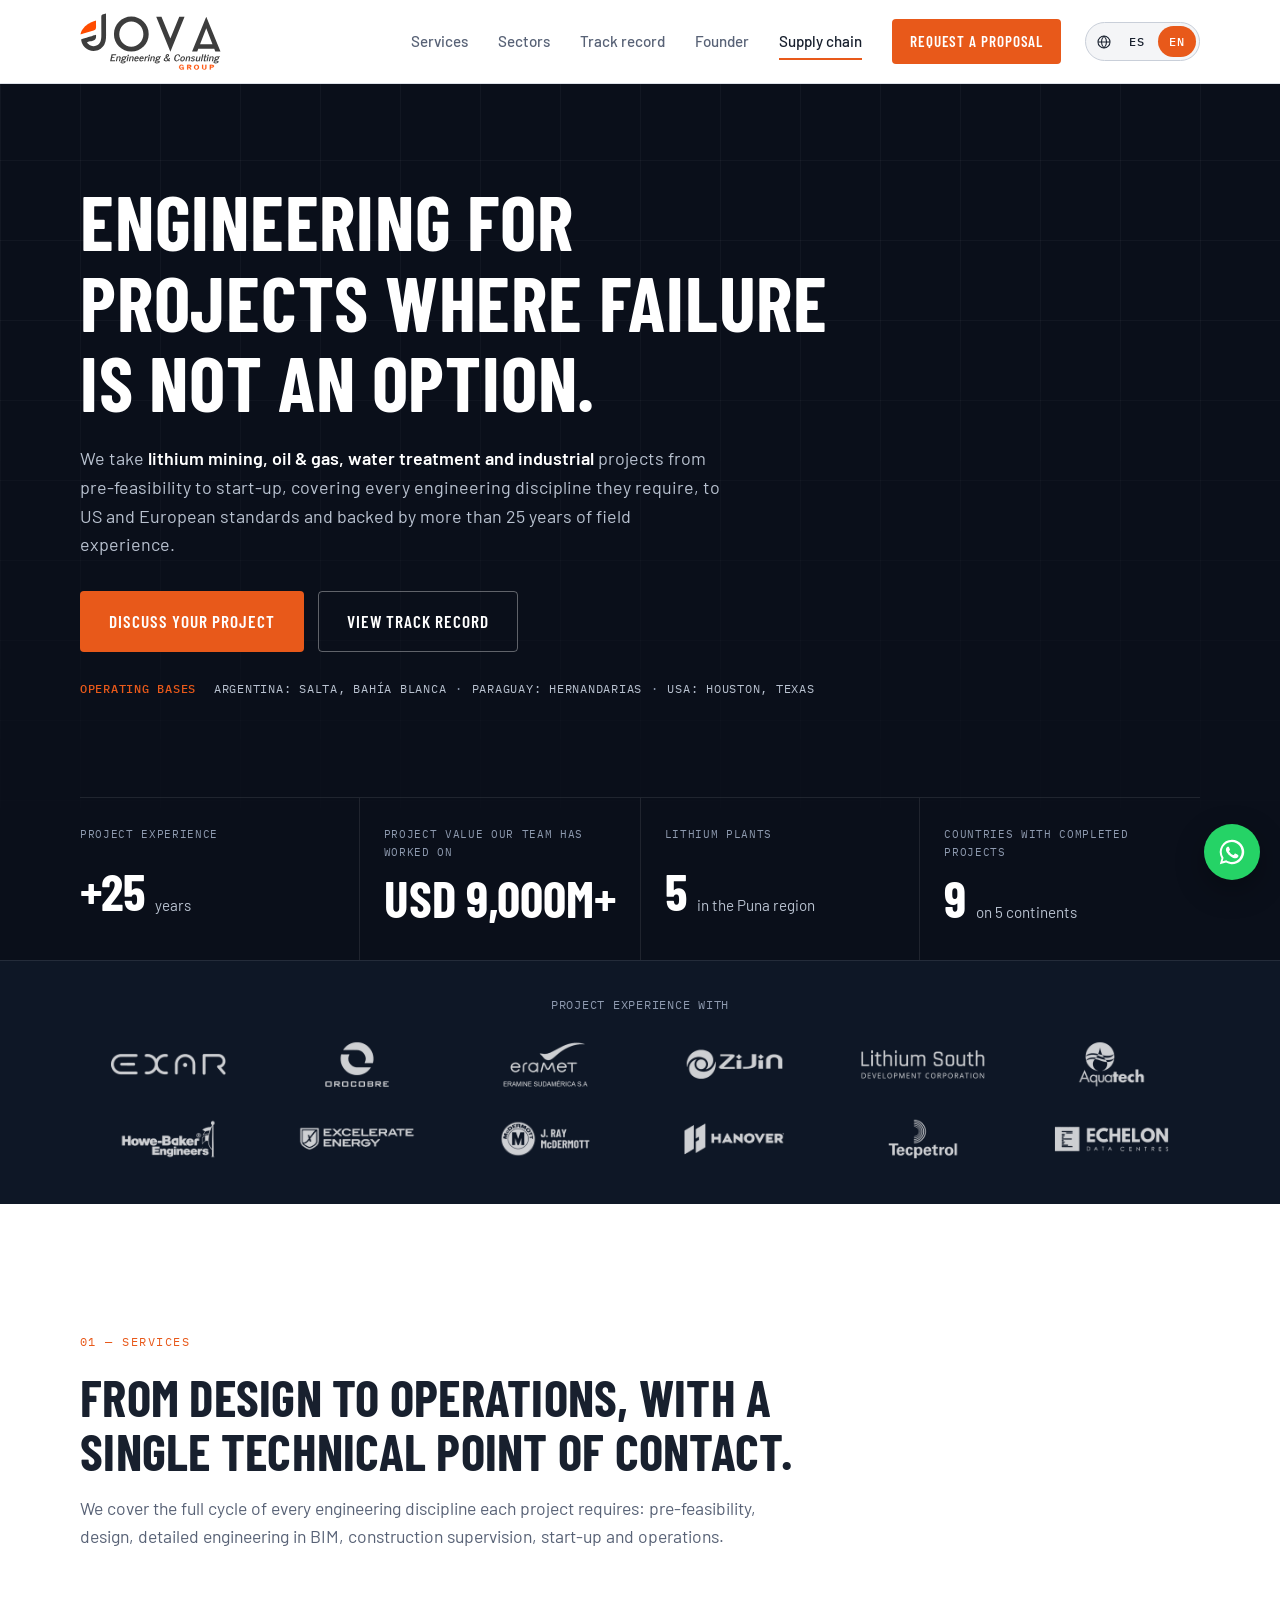
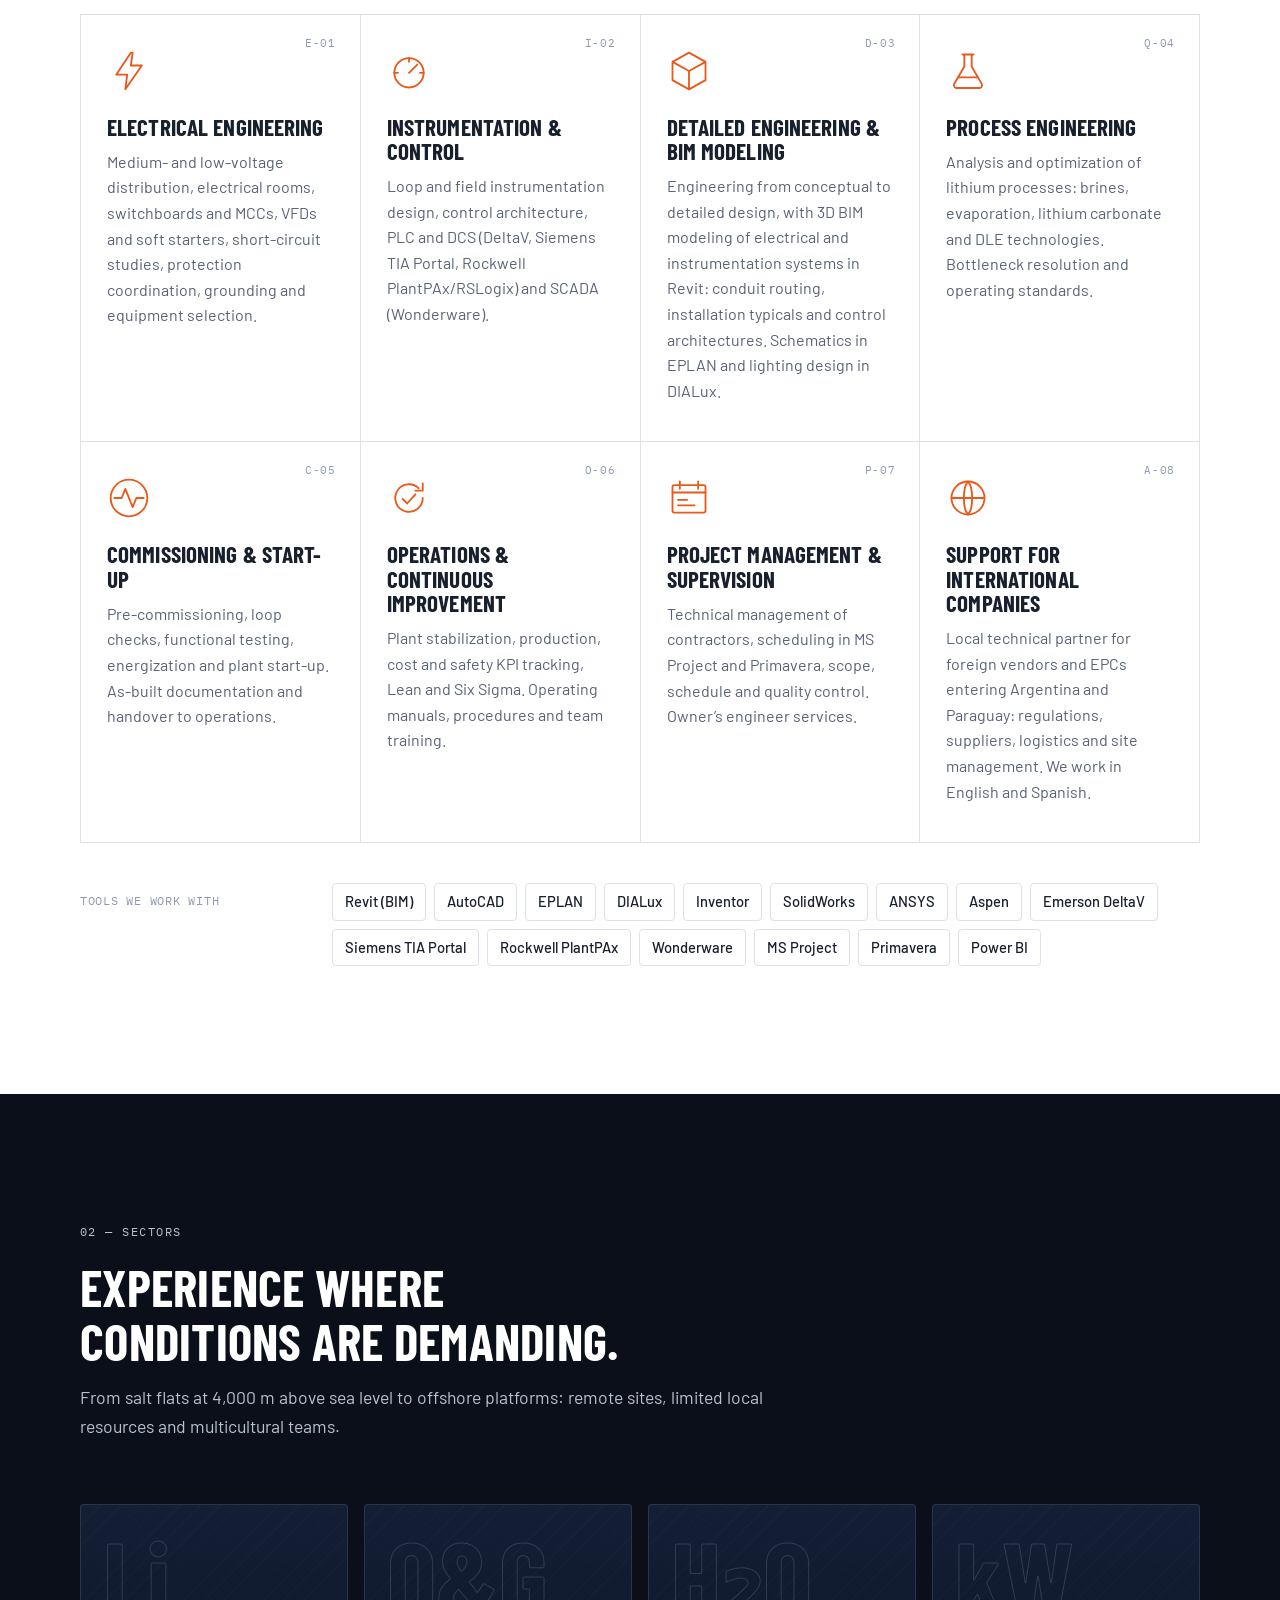
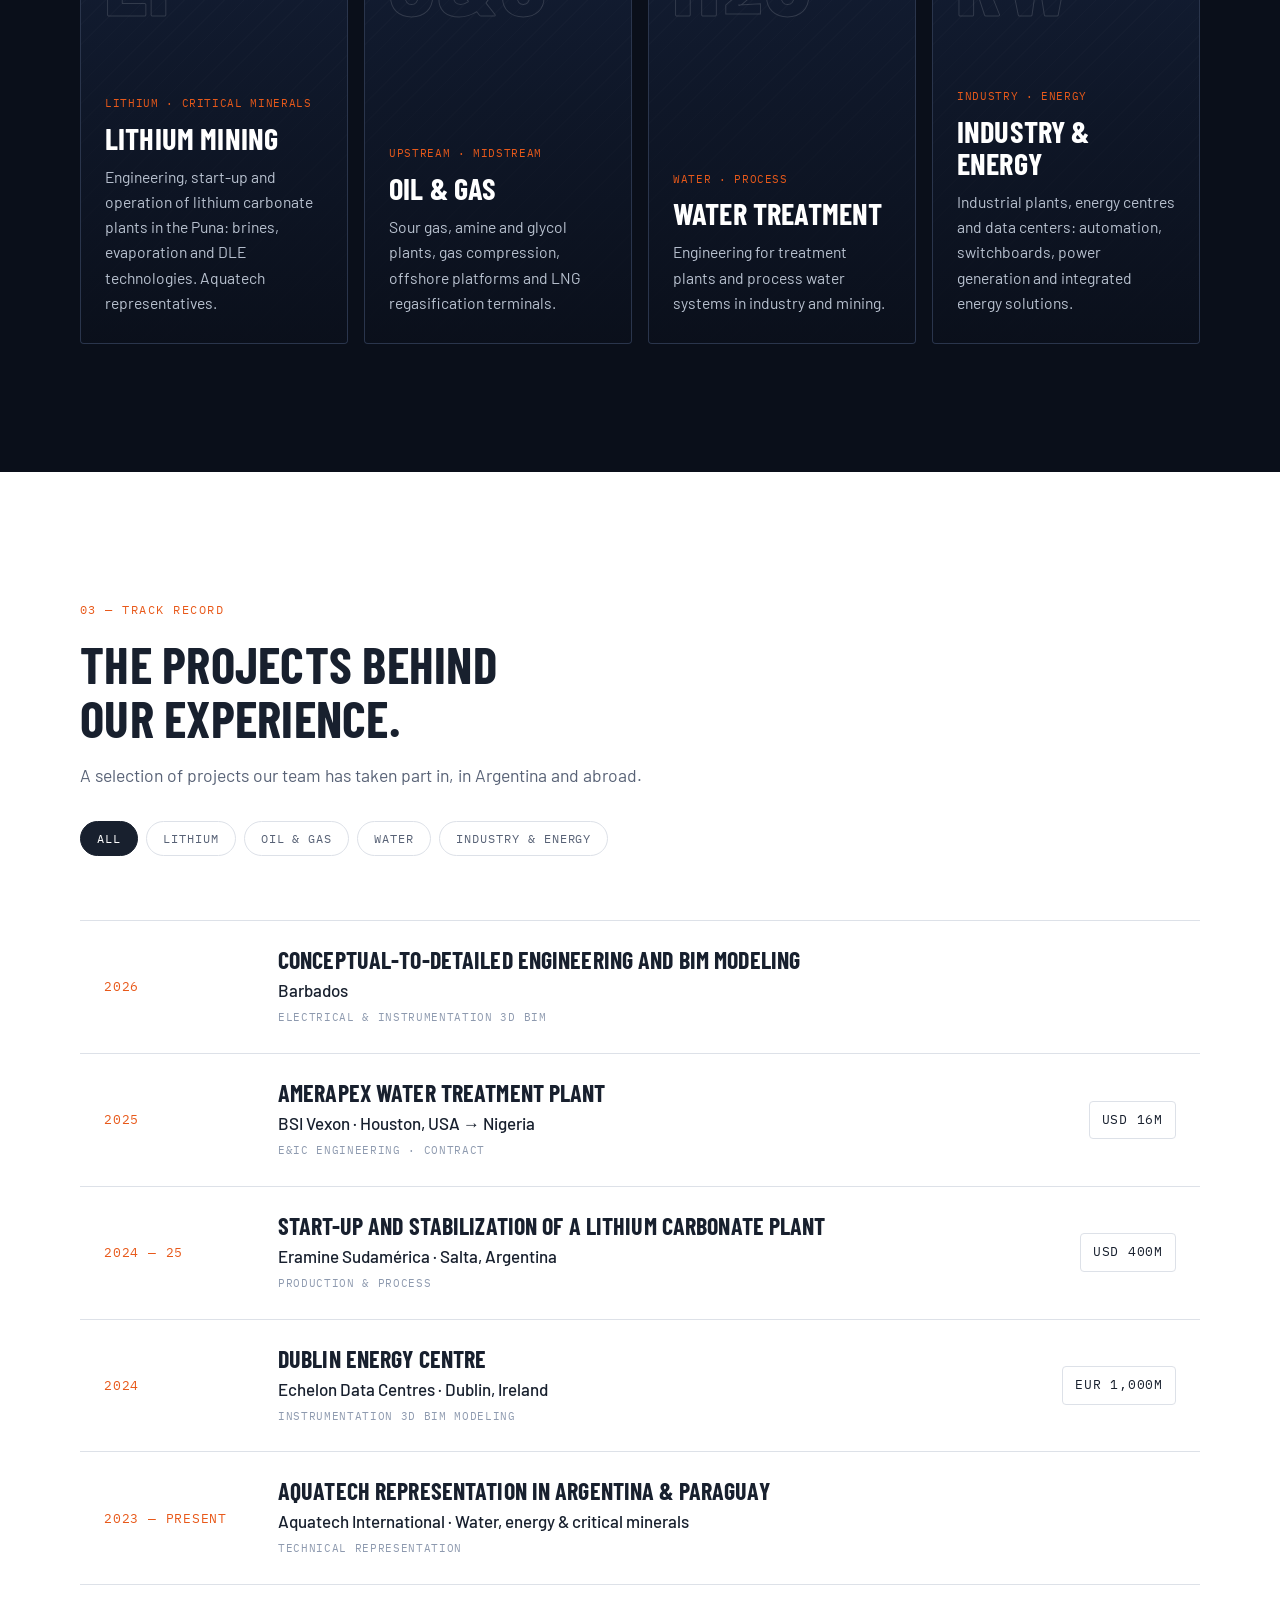
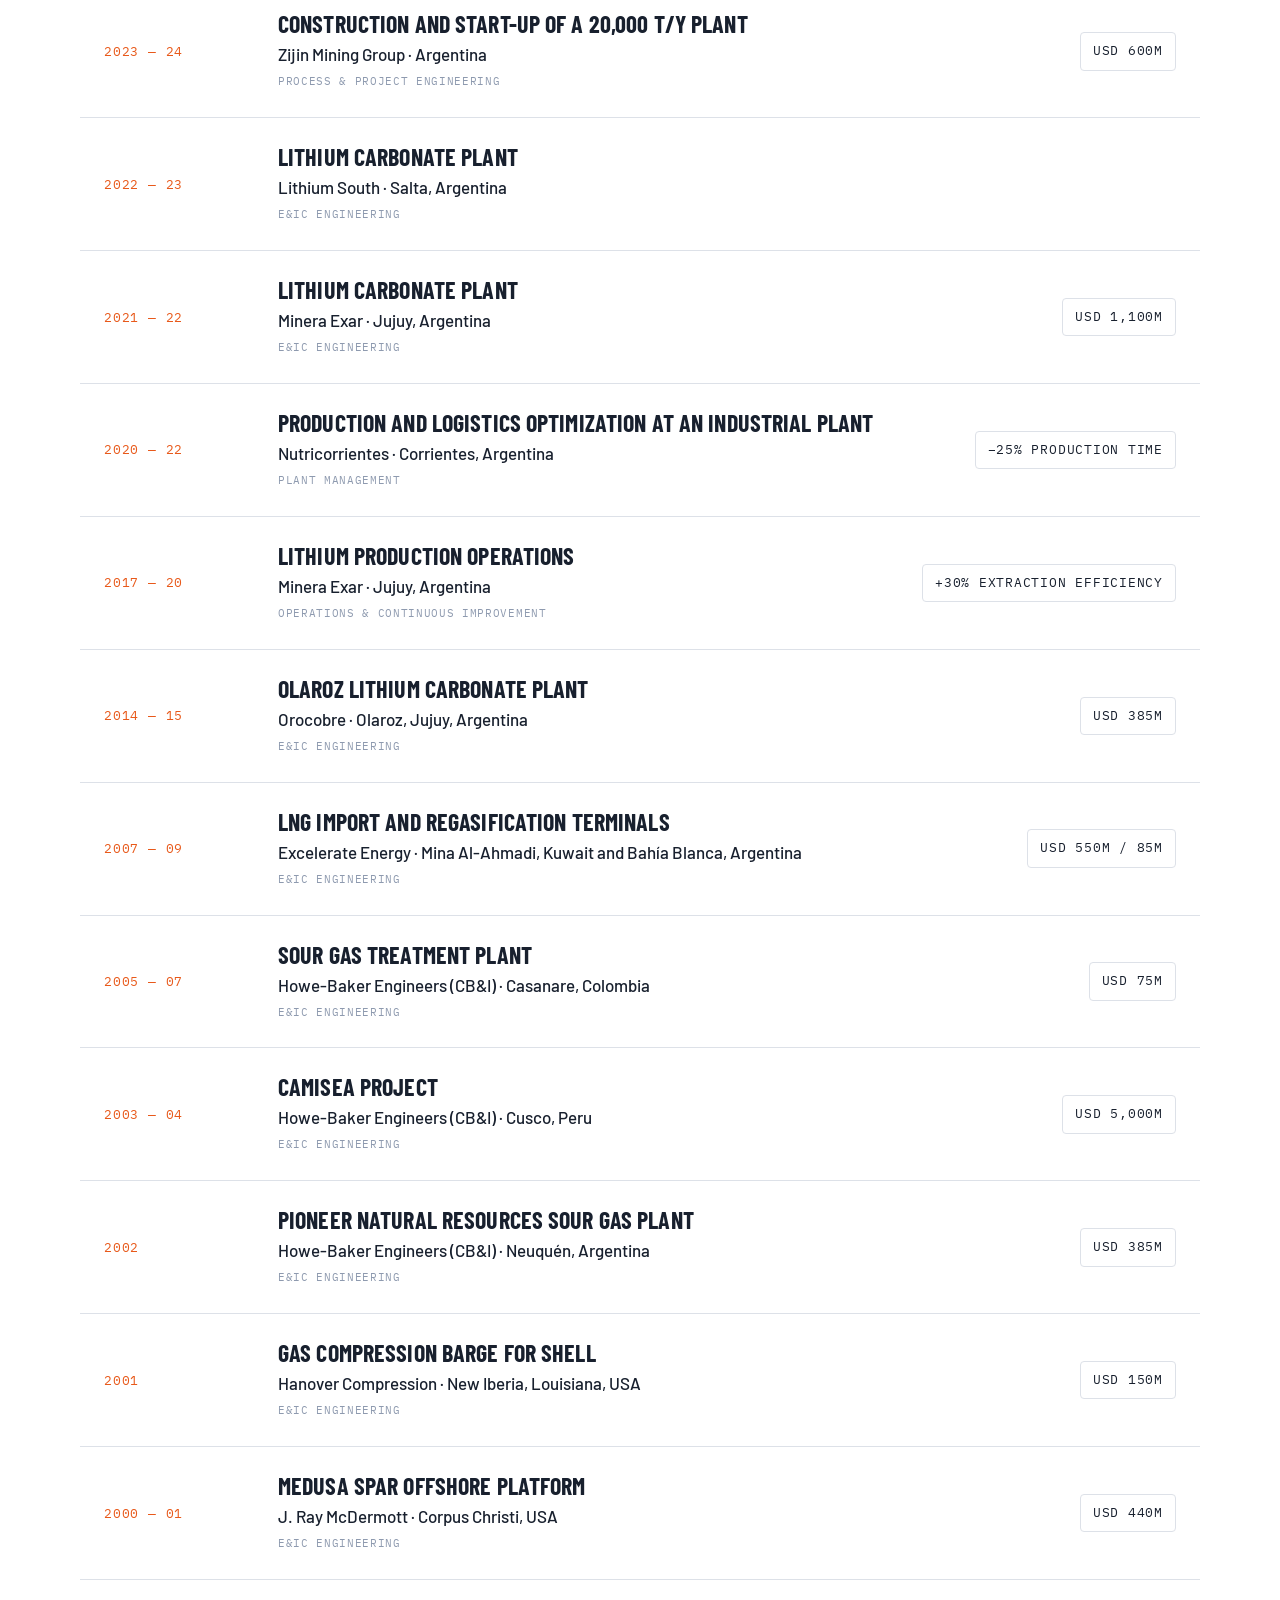
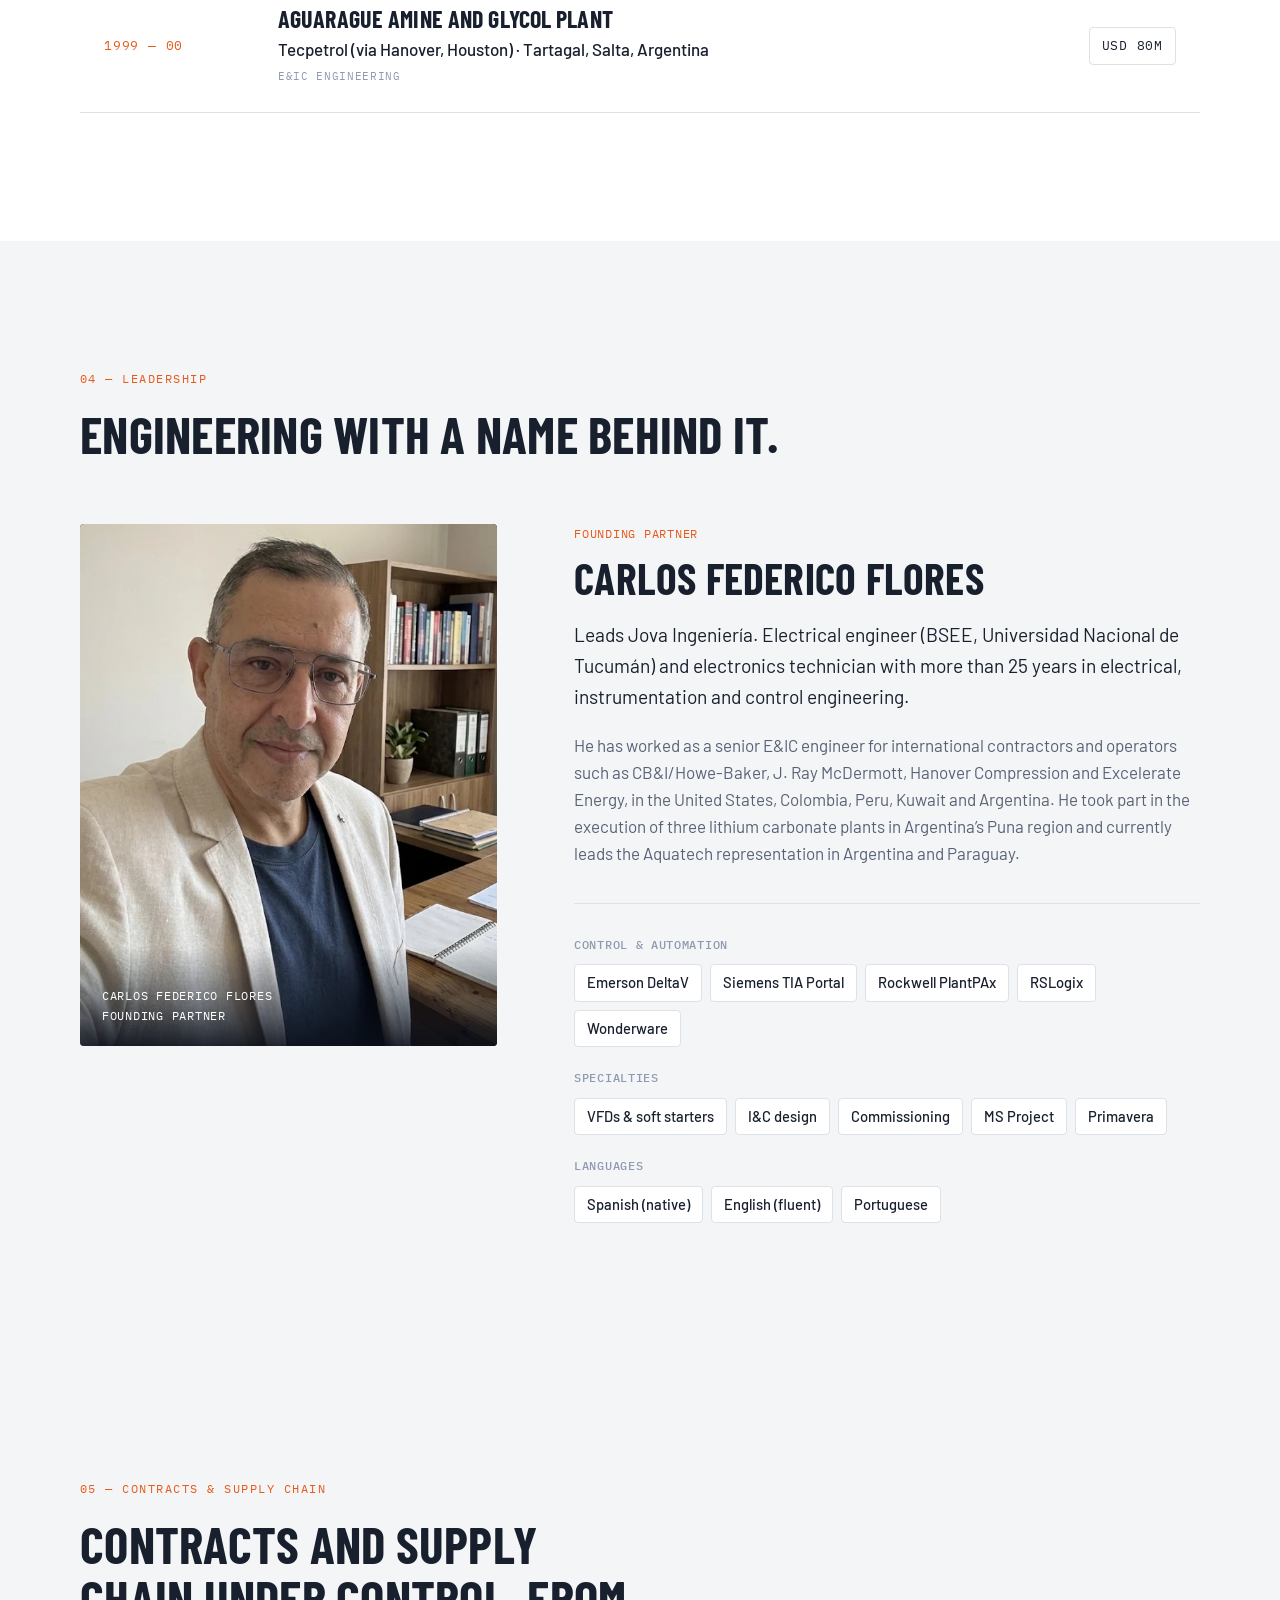
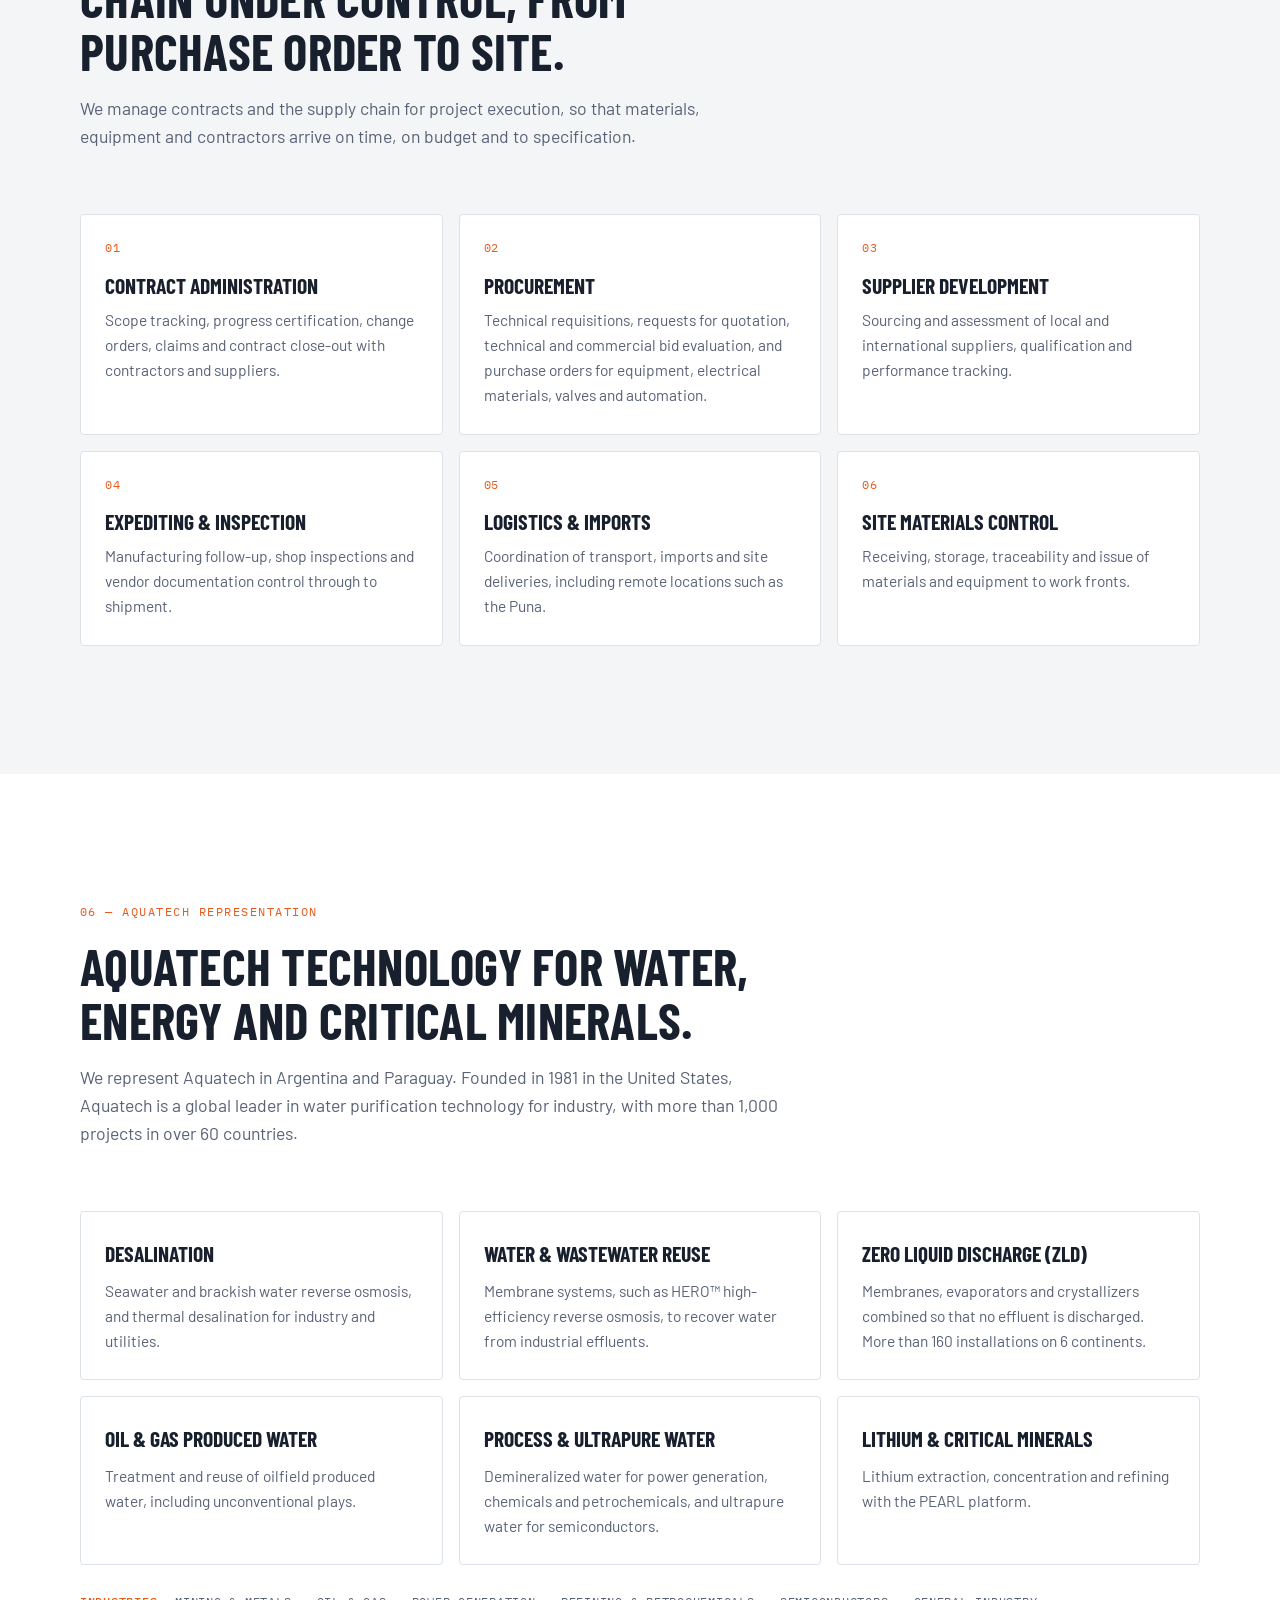
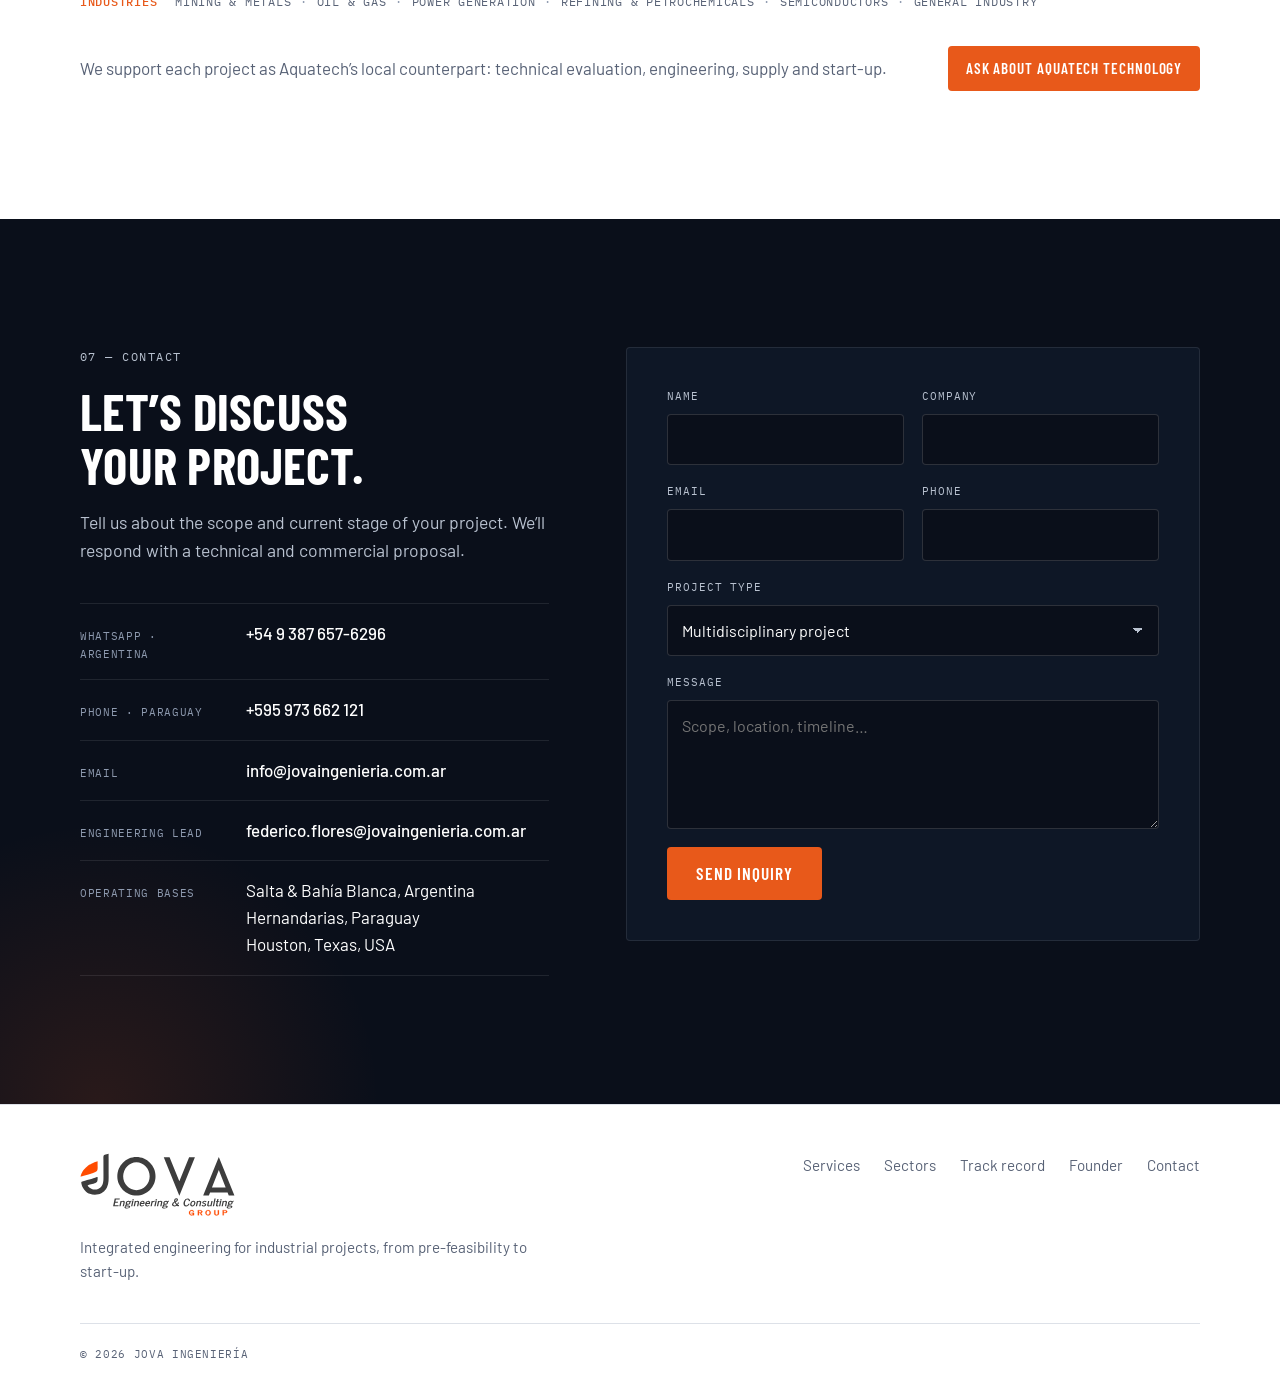
==== commit 494529eb: "Experiencia: logos de las empresas en lugar de los nombres Los 12 logos pasan a siluetas blancas uni" ====
--- a/en/index.html
+++ b/en/index.html
@@ -132,18 +132,18 @@
   <div class="container">
     <p class="trust__title mono">Project experience with</p>
     <ul class="trust__list">
-      <li>Minera Exar</li>
-      <li>Orocobre</li>
-      <li>Eramine</li>
-      <li>Zijin Mining</li>
-      <li>Lithium South</li>
-      <li>Aquatech</li>
-      <li>CB&amp;I · Howe-Baker</li>
-      <li>Excelerate Energy</li>
-      <li>J. Ray McDermott</li>
-      <li>Hanover Compression</li>
-      <li>Tecpetrol</li>
-      <li>Echelon Data Centres</li>
+      <li><img src="../assets/img/companies/exar.png" alt="Minera Exar" width="200" height="80" loading="lazy" decoding="async"></li>
+      <li><img src="../assets/img/companies/orocobre.png" alt="Orocobre" width="200" height="80" loading="lazy" decoding="async"></li>
+      <li><img src="../assets/img/companies/eramine.png" alt="Eramine Sudamérica (Eramet)" width="200" height="80" loading="lazy" decoding="async"></li>
+      <li><img src="../assets/img/companies/zijin.png" alt="Zijin Mining" width="200" height="80" loading="lazy" decoding="async"></li>
+      <li><img src="../assets/img/companies/lithium-south.png" alt="Lithium South" width="200" height="80" loading="lazy" decoding="async"></li>
+      <li><img src="../assets/img/companies/aquatech.png" alt="Aquatech" width="200" height="80" loading="lazy" decoding="async"></li>
+      <li><img src="../assets/img/companies/howe-baker.png" alt="CB&amp;I · Howe-Baker Engineers" width="200" height="80" loading="lazy" decoding="async"></li>
+      <li><img src="../assets/img/companies/excelerate.png" alt="Excelerate Energy" width="200" height="80" loading="lazy" decoding="async"></li>
+      <li><img src="../assets/img/companies/mcdermott.png" alt="J. Ray McDermott" width="200" height="80" loading="lazy" decoding="async"></li>
+      <li><img src="../assets/img/companies/hanover.png" alt="Hanover Compression" width="200" height="80" loading="lazy" decoding="async"></li>
+      <li><img src="../assets/img/companies/tecpetrol.png" alt="Tecpetrol" width="200" height="80" loading="lazy" decoding="async"></li>
+      <li><img src="../assets/img/companies/echelon.png" alt="Echelon Data Centres" width="200" height="80" loading="lazy" decoding="async"></li>
     </ul>
   </div>
 </section>
--- a/assets/css/styles.css
+++ b/assets/css/styles.css
@@ -202,14 +202,18 @@
 }
 
 /* ---------- Banda de experiencia ---------- */
-.trust { background: var(--navy); color: var(--steel-2); padding: 34px 0; border-top: 1px solid var(--line-dark); }
-.trust__title { color: var(--steel); text-align: center; margin-bottom: 18px; }
+.trust { background: var(--navy); color: var(--steel-2); padding: 34px 0 30px; border-top: 1px solid var(--line-dark); }
+.trust__title { color: var(--steel); text-align: center; margin-bottom: 14px; }
+/* Logos: siluetas blancas en un lienzo común de 200 x 80 (ver assets/img/companies/originales) */
 .trust__list {
-  list-style: none; margin: 0; padding: 0; display: flex; flex-wrap: wrap; justify-content: center; gap: 12px 36px;
-  font-family: var(--font-head); font-weight: 600; font-size: 1.3rem; letter-spacing: .04em; text-transform: uppercase;
-}
-.trust__list li { opacity: .75; transition: opacity .2s; }
-.trust__list li:hover { opacity: 1; color: #fff; }
+  list-style: none; margin: 0 auto; padding: 0; max-width: 1140px;
+  display: grid; grid-template-columns: repeat(6, 1fr); gap: 4px 12px; justify-items: center;
+}
+.trust__list li { width: 100%; max-width: 200px; opacity: .8; transition: opacity .2s; }
+.trust__list li:hover { opacity: 1; }
+.trust__list img { width: 100%; height: auto; }
+@media (max-width: 1000px) { .trust__list { grid-template-columns: repeat(4, 1fr); max-width: 760px; } }
+@media (max-width: 620px)  { .trust__list { grid-template-columns: repeat(3, 1fr); gap: 0 6px; } }
 
 /* ---------- Secciones ---------- */
 .section { padding: clamp(72px, 10vw, 128px) 0; }
